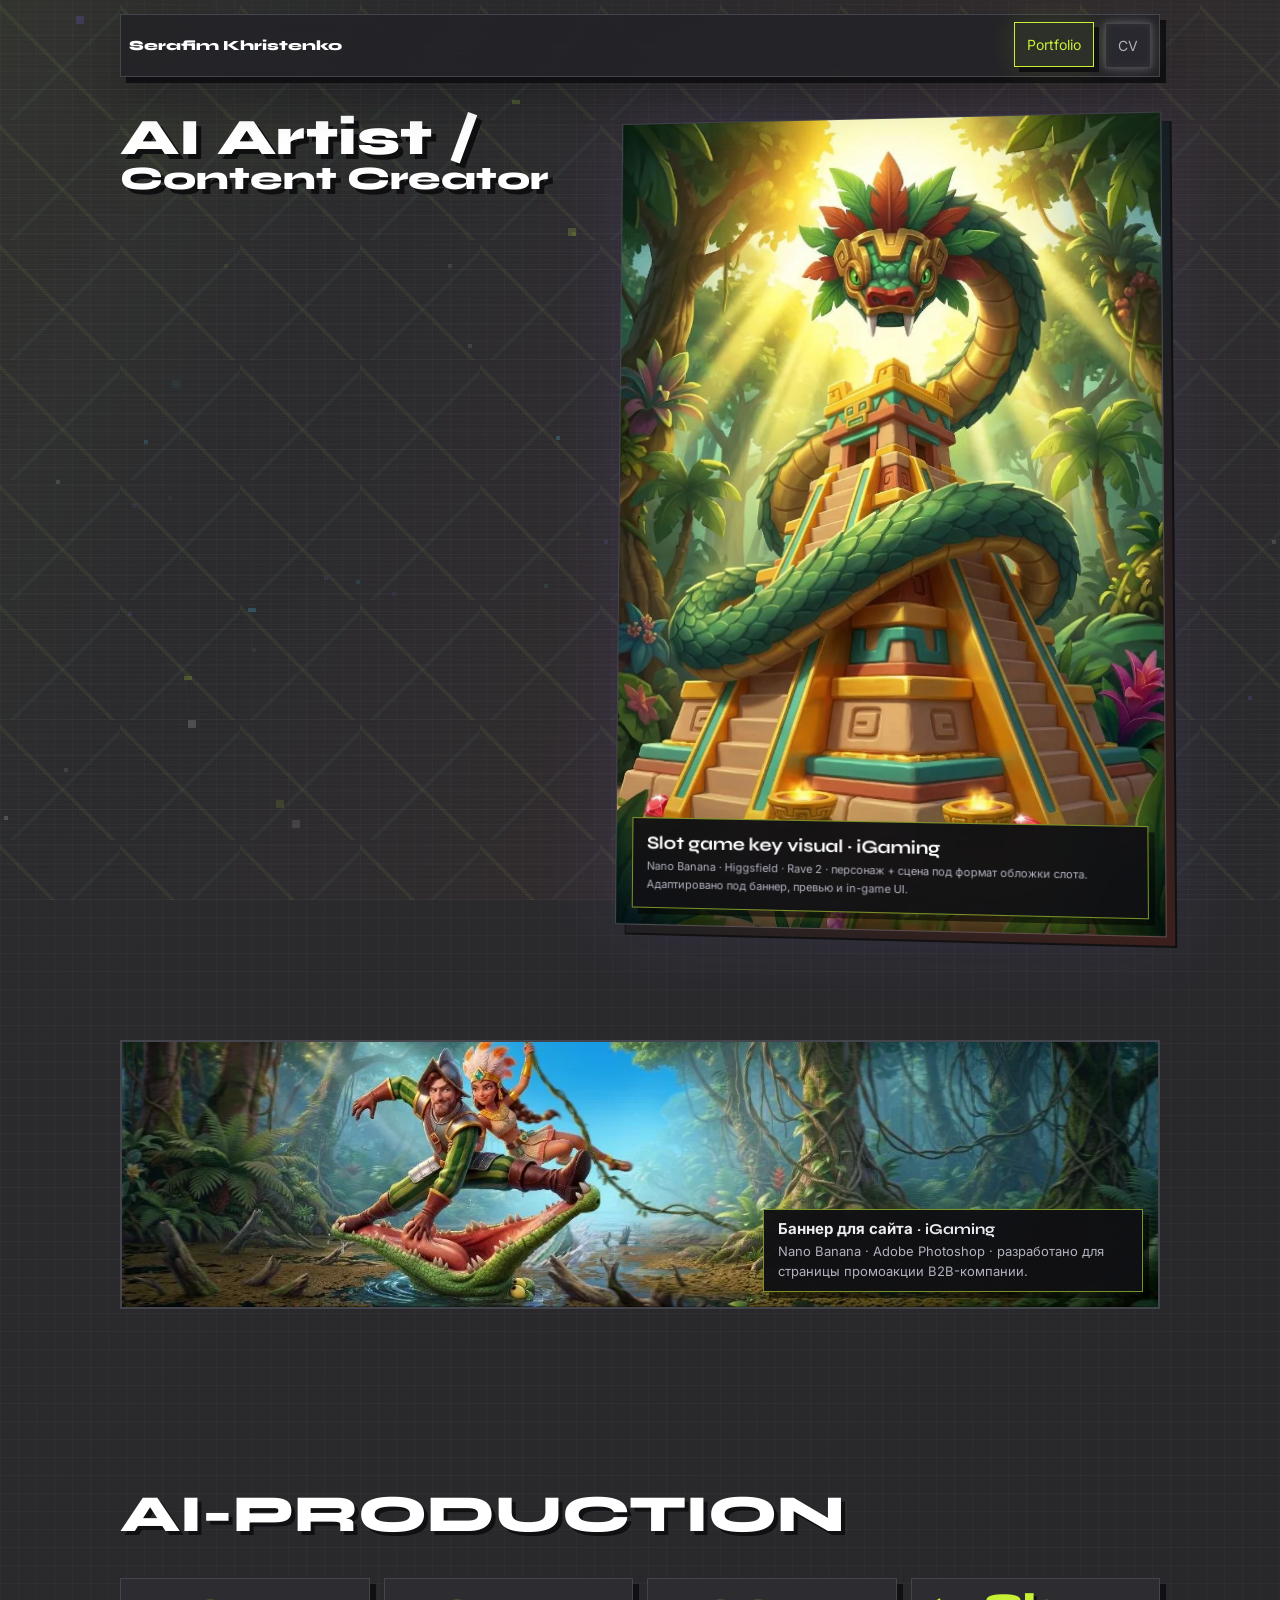
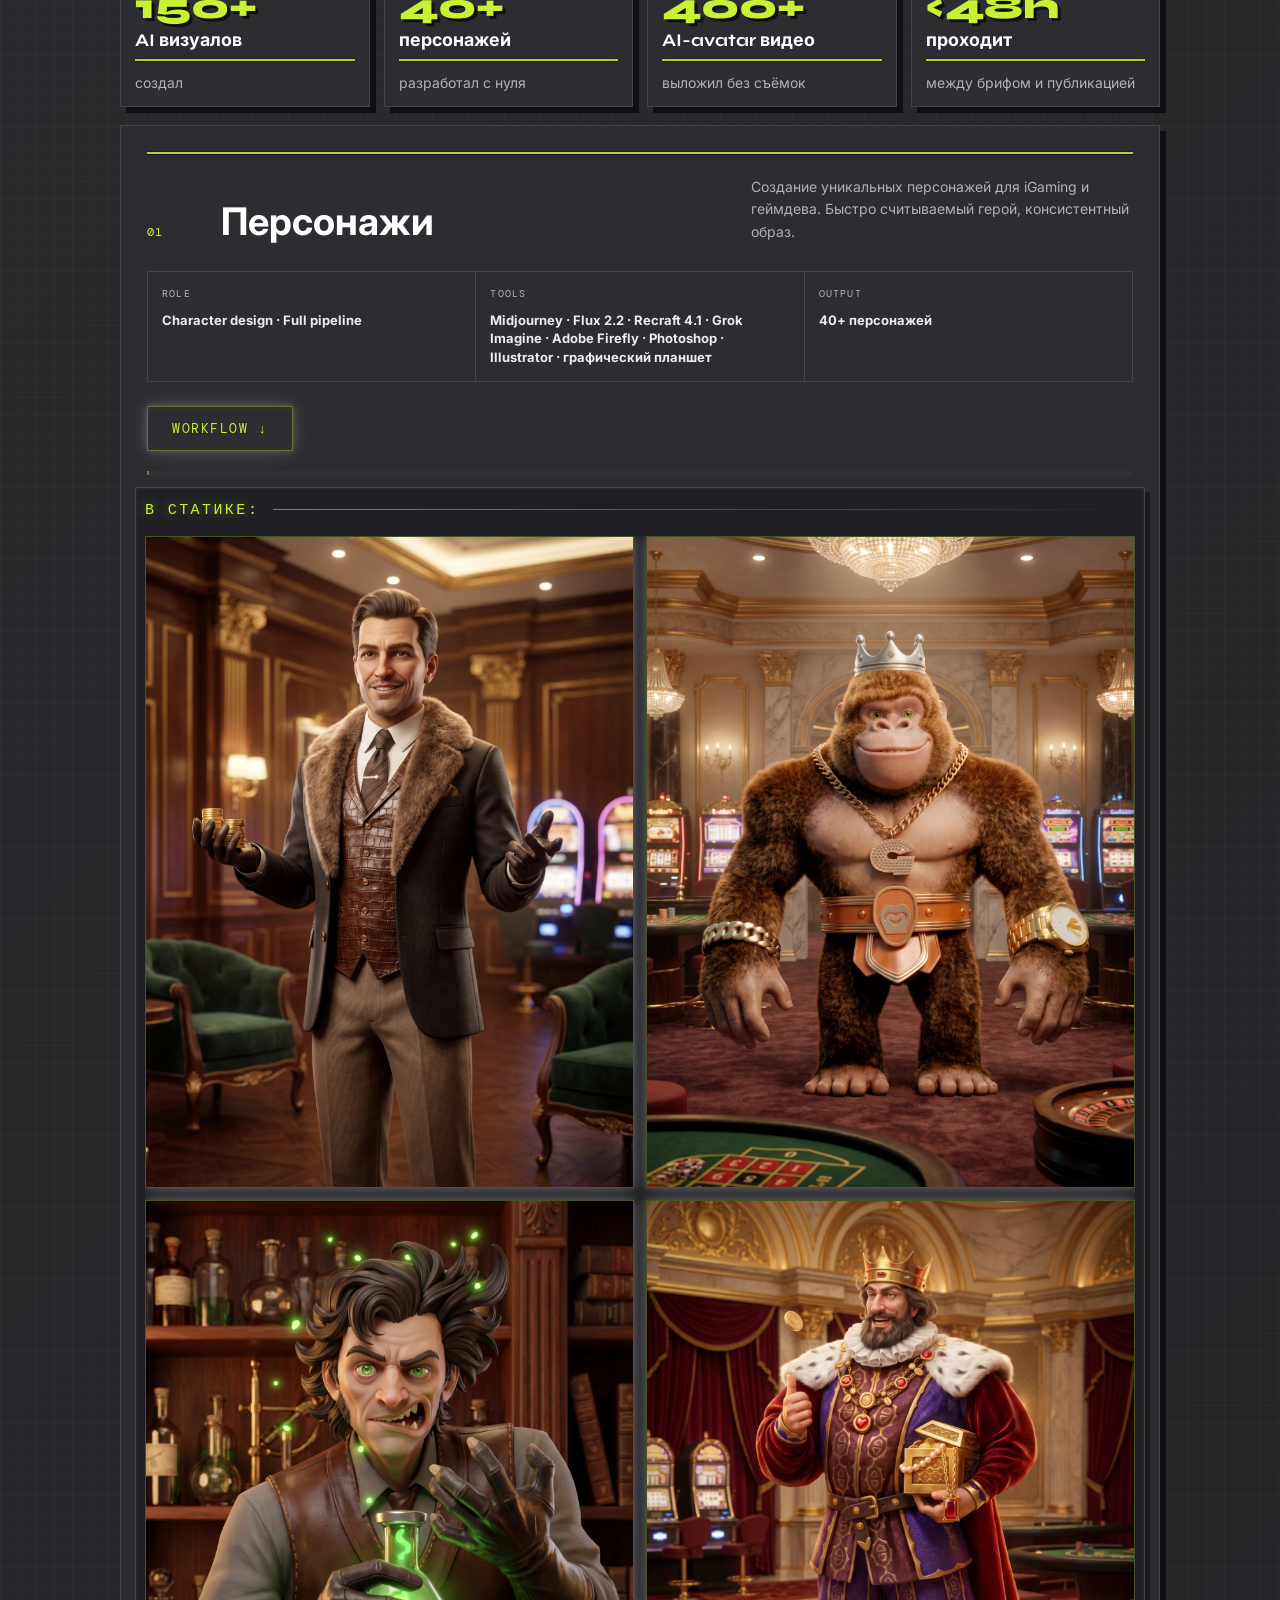
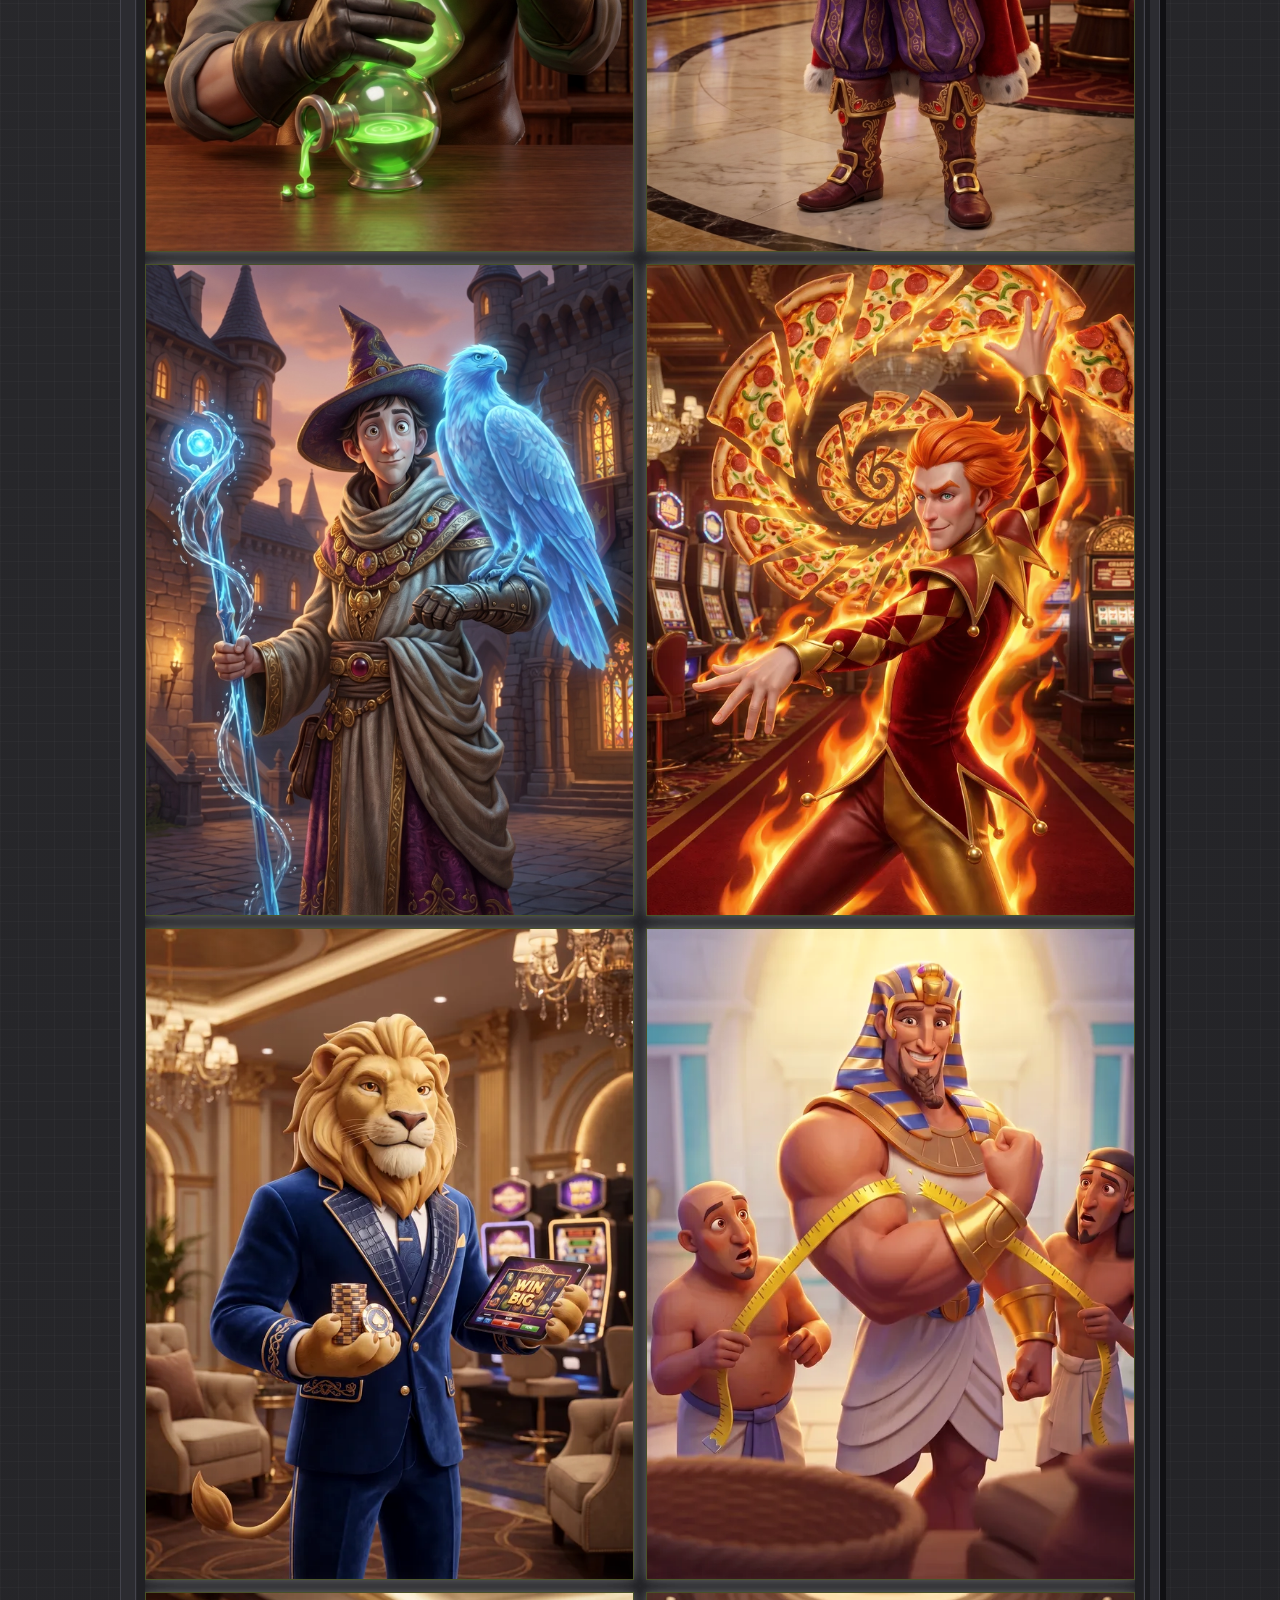
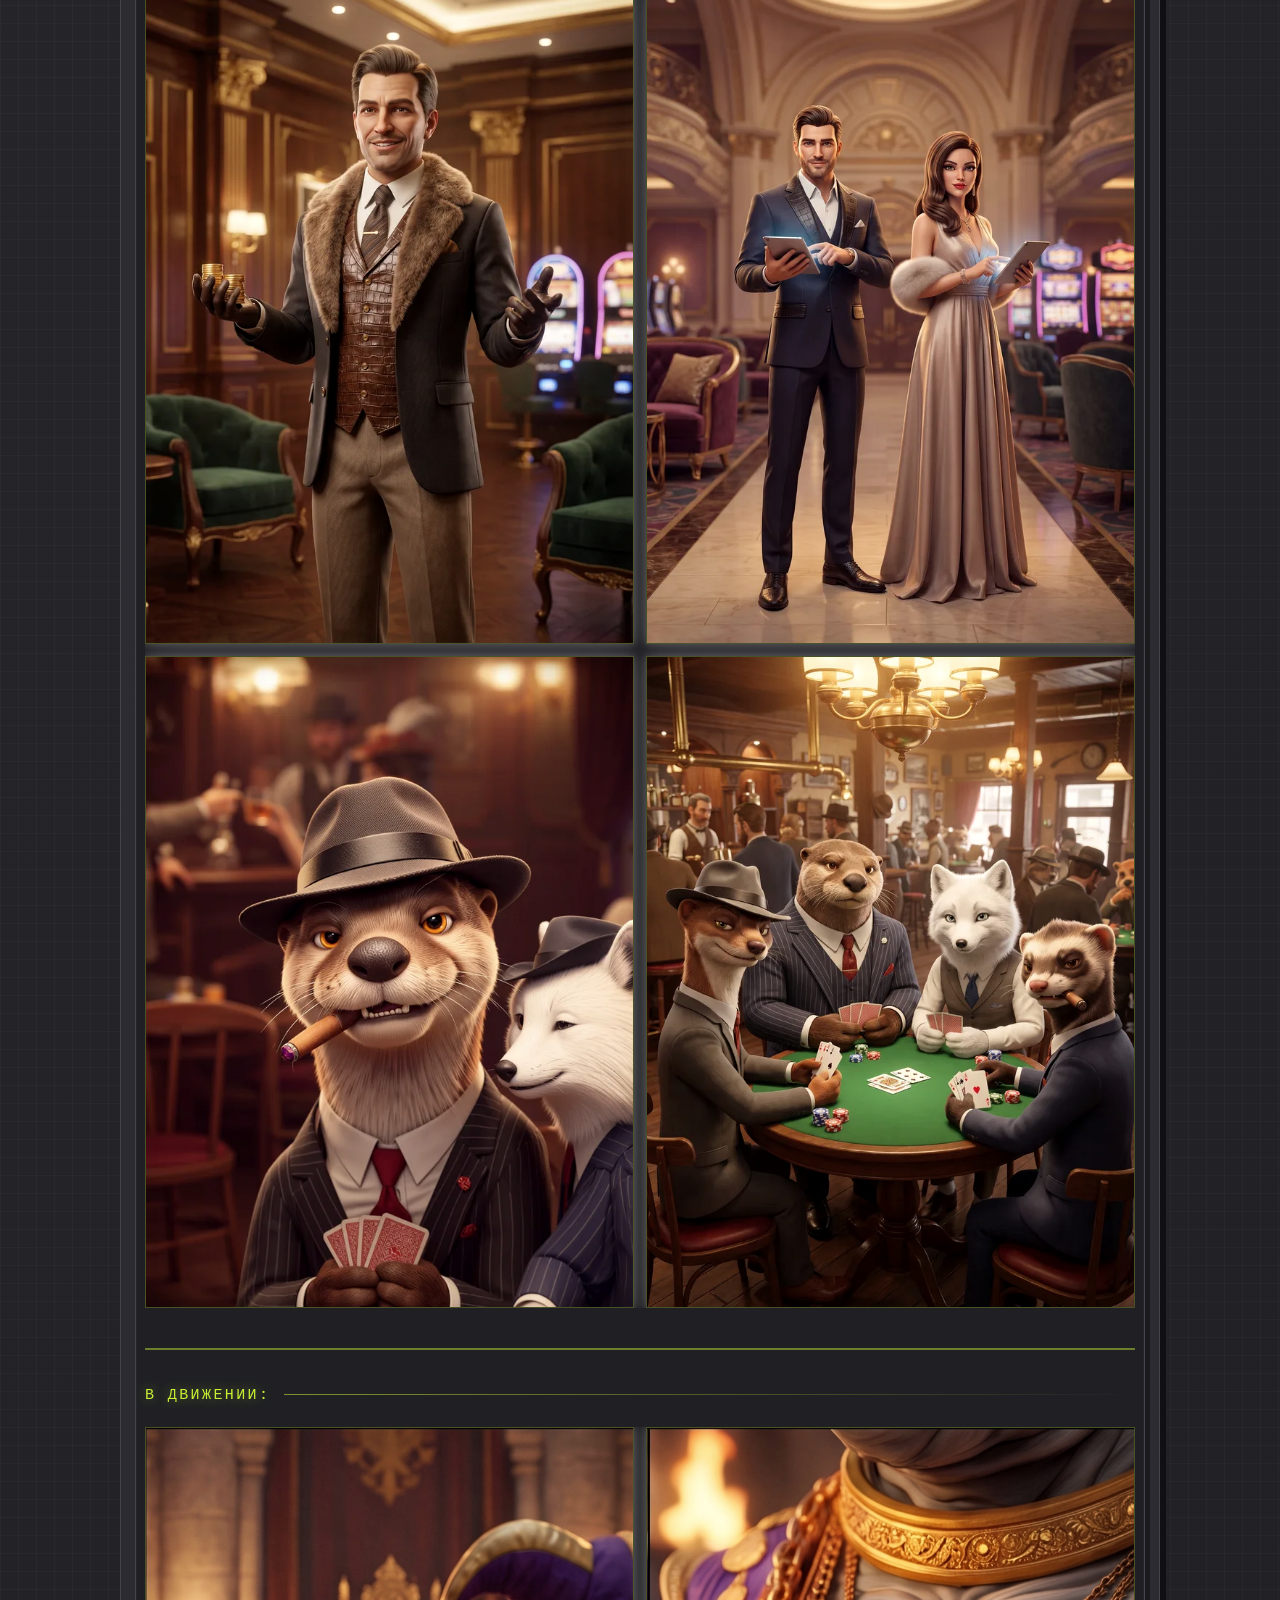
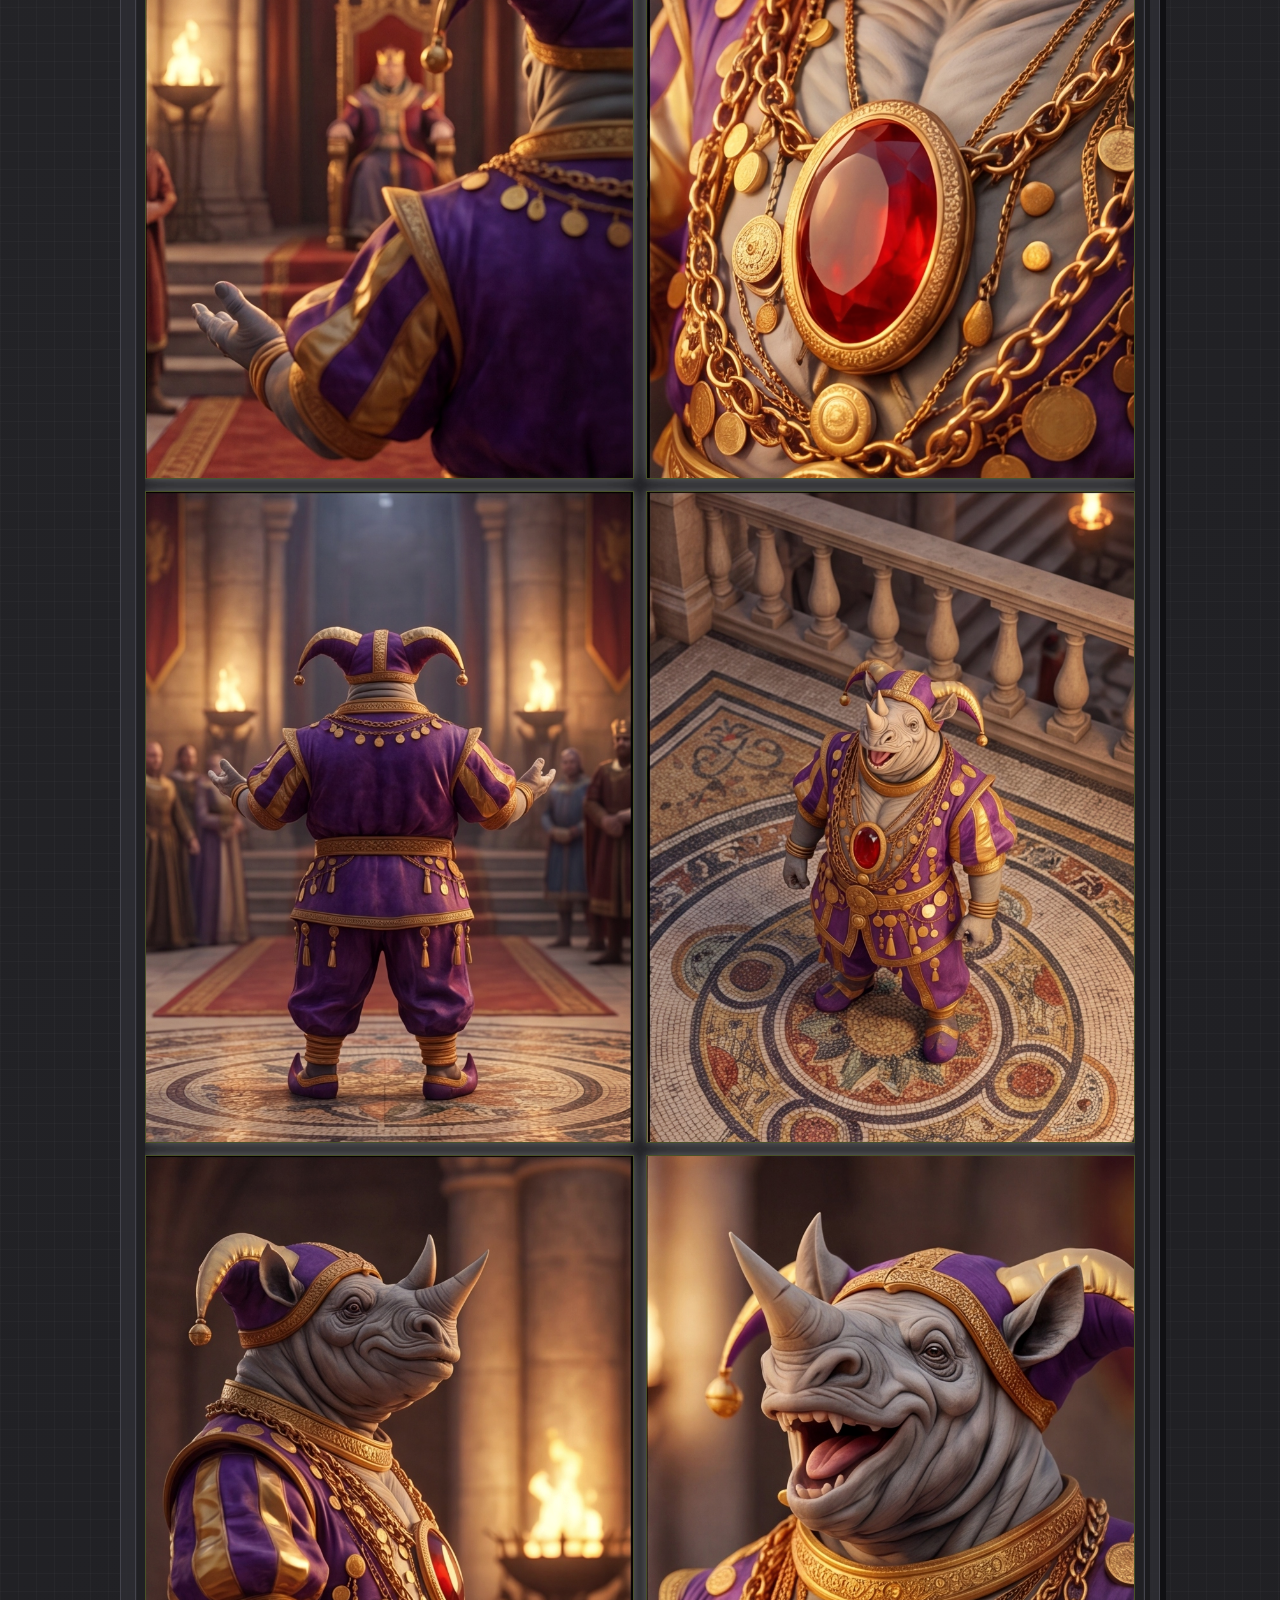
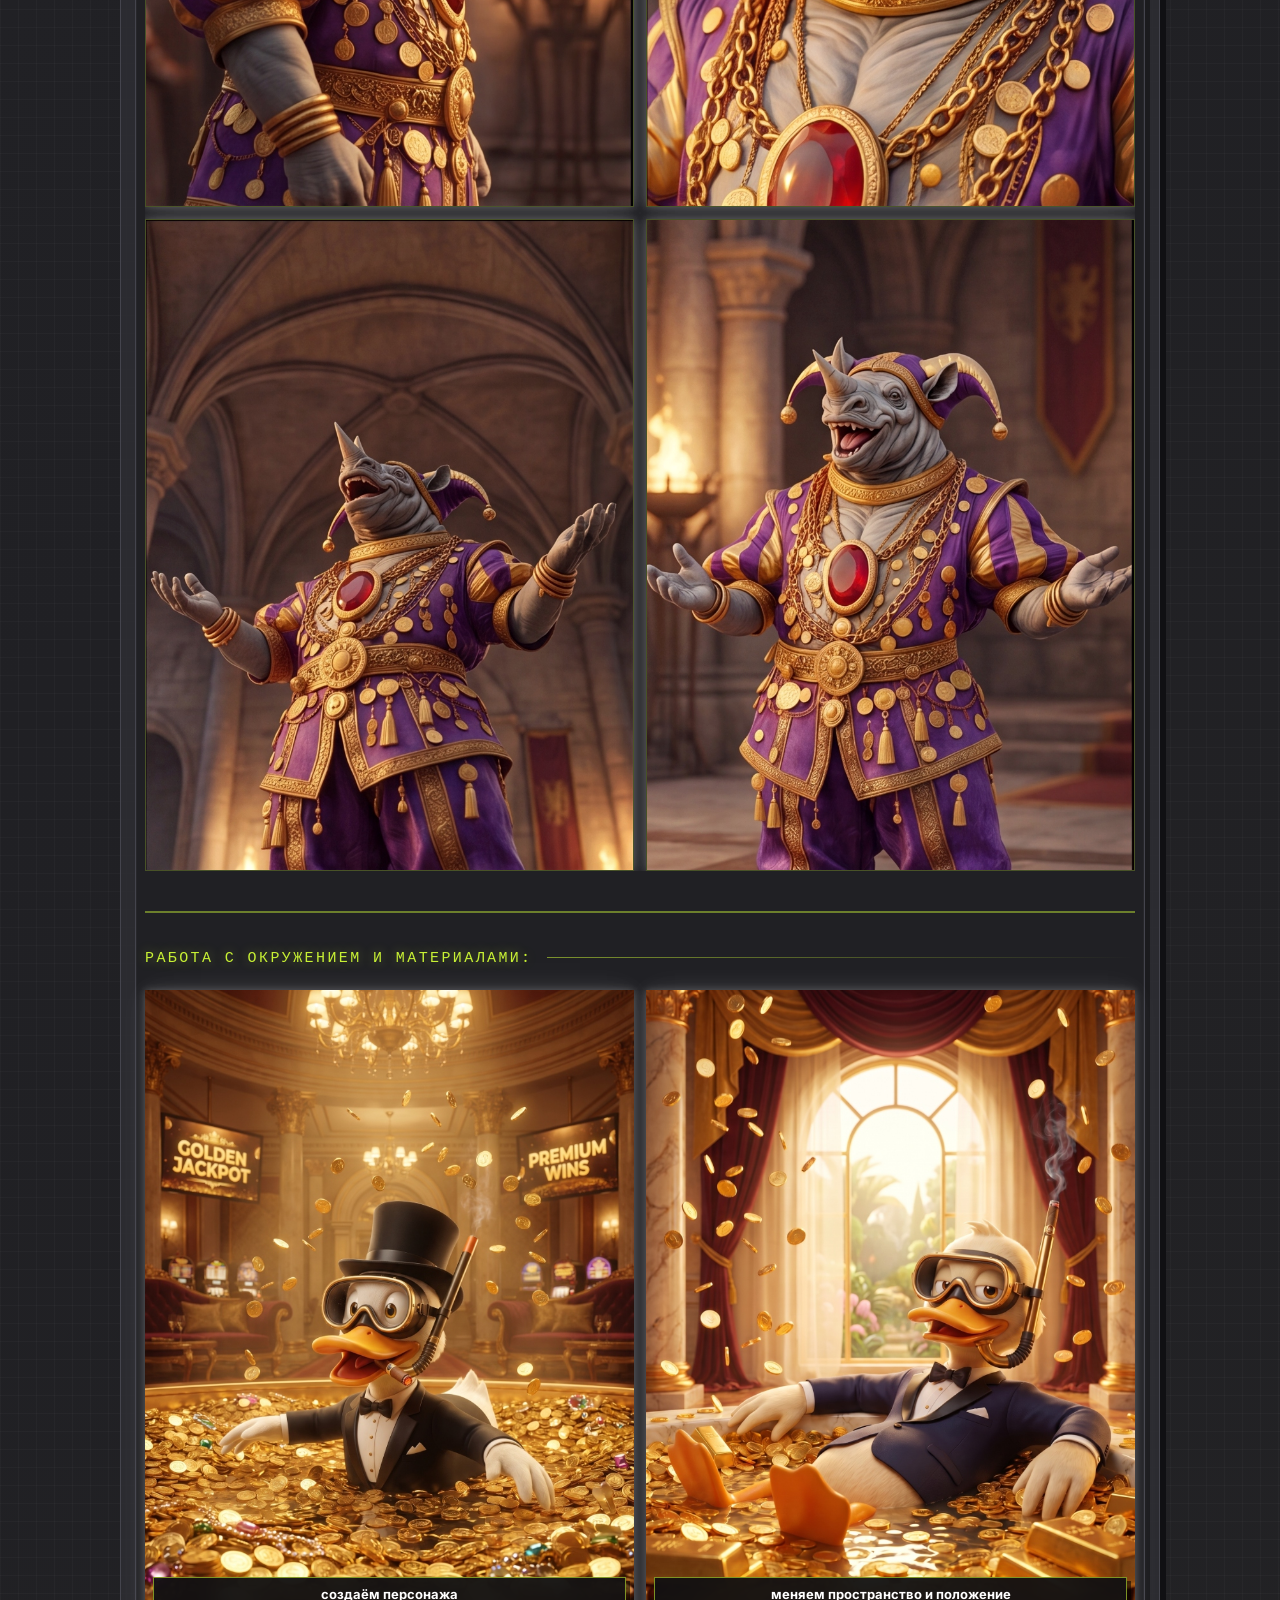
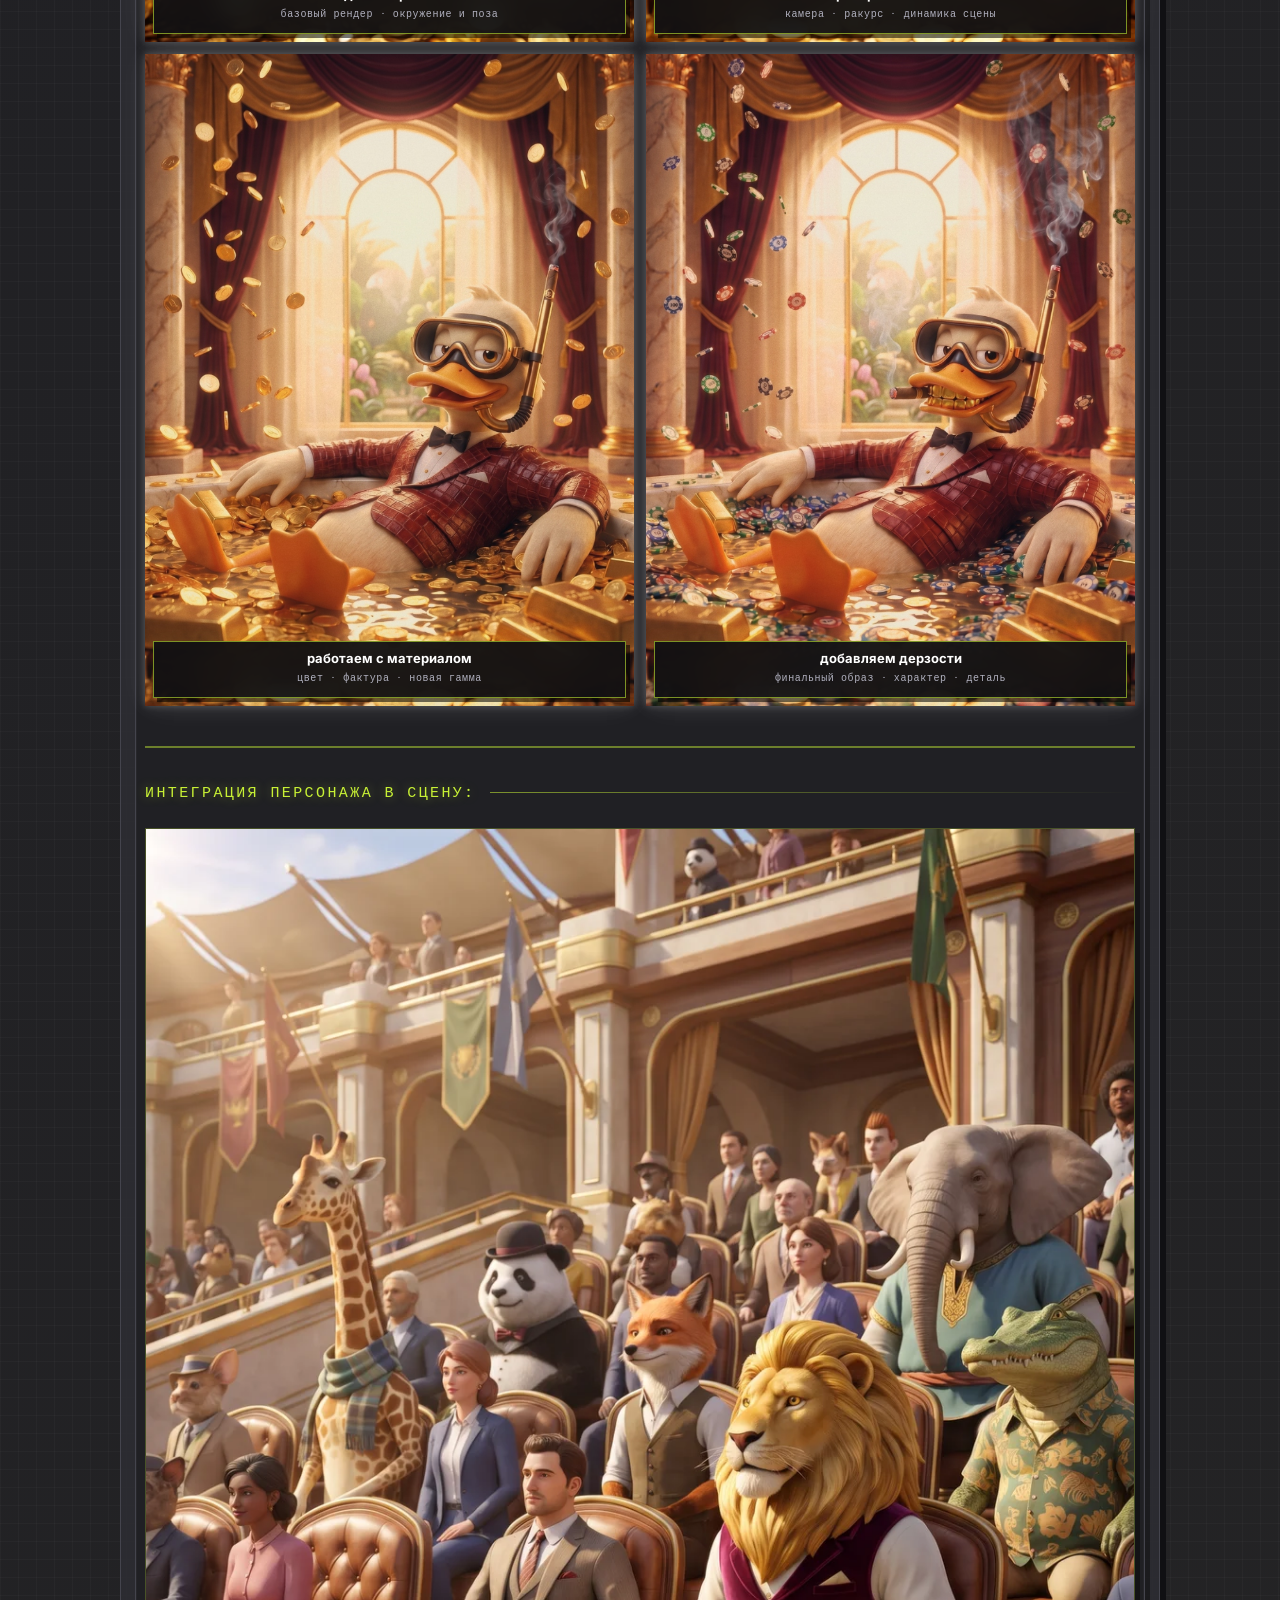
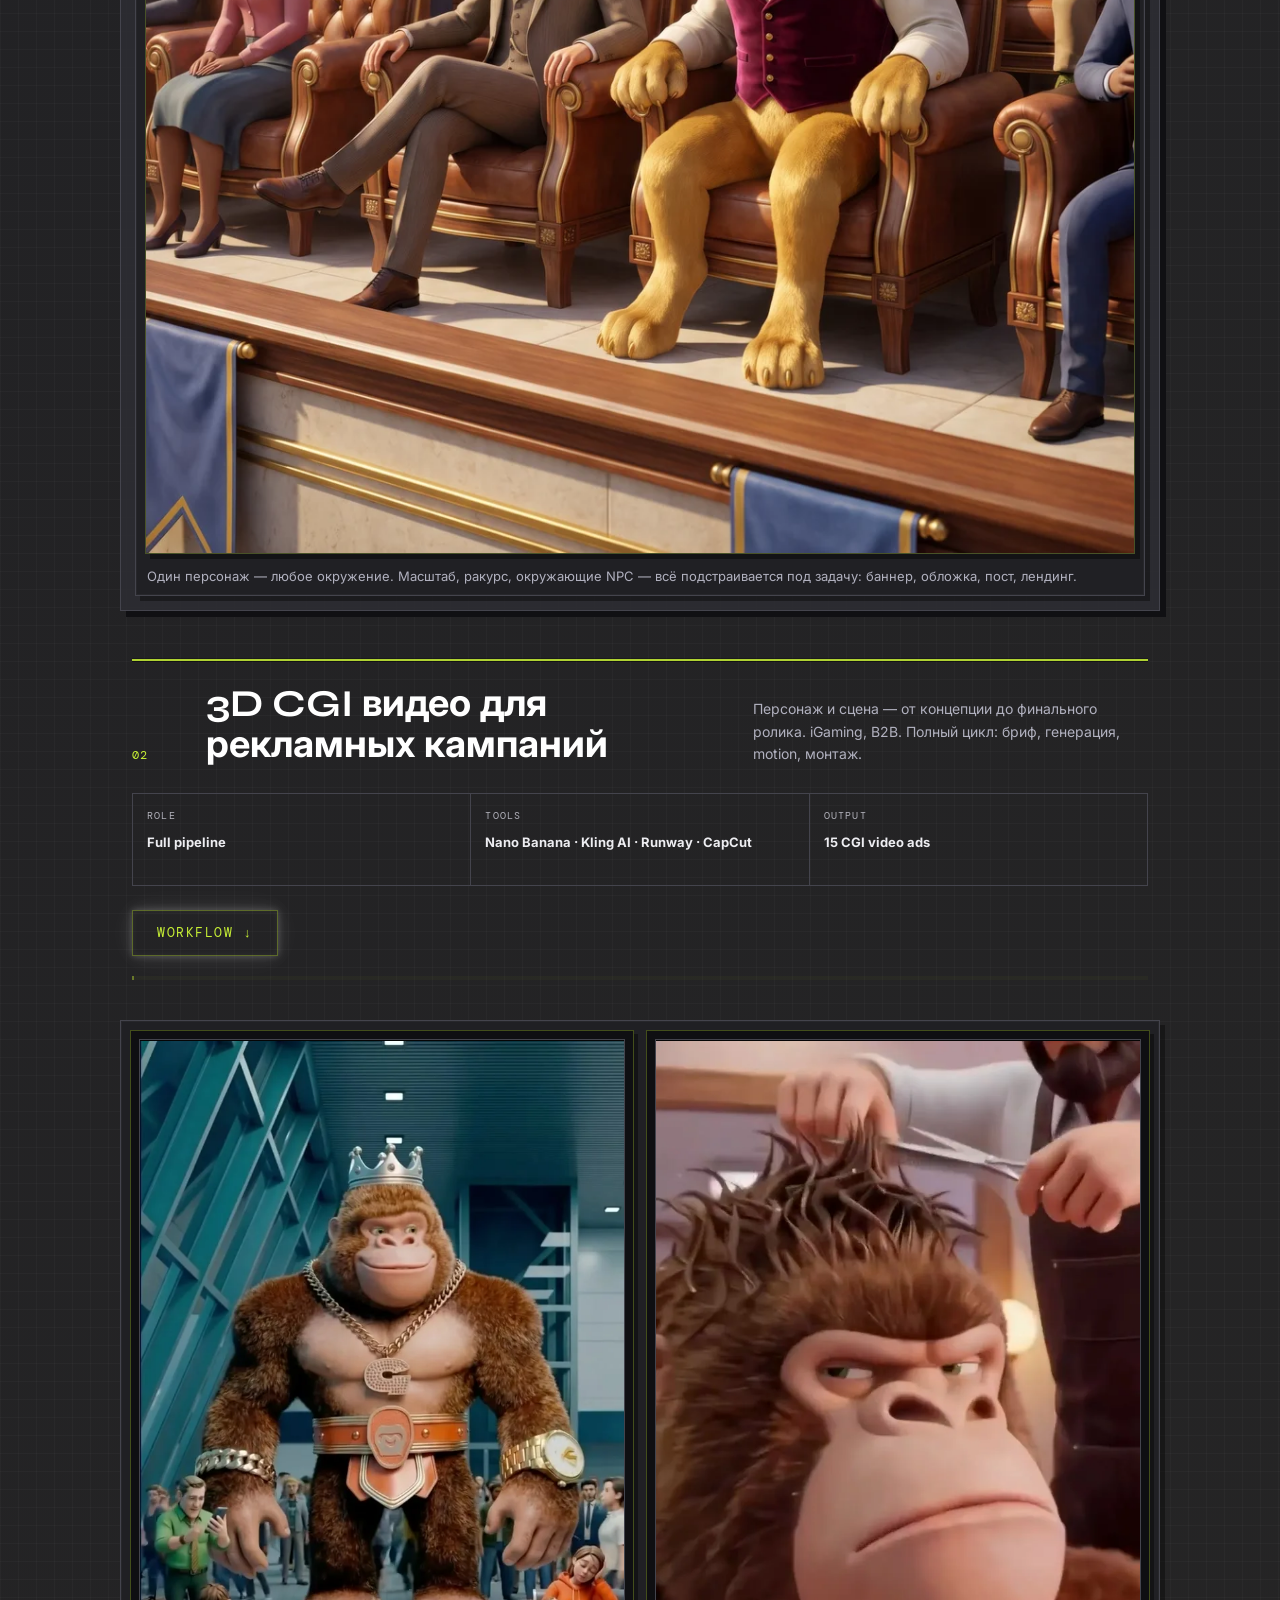
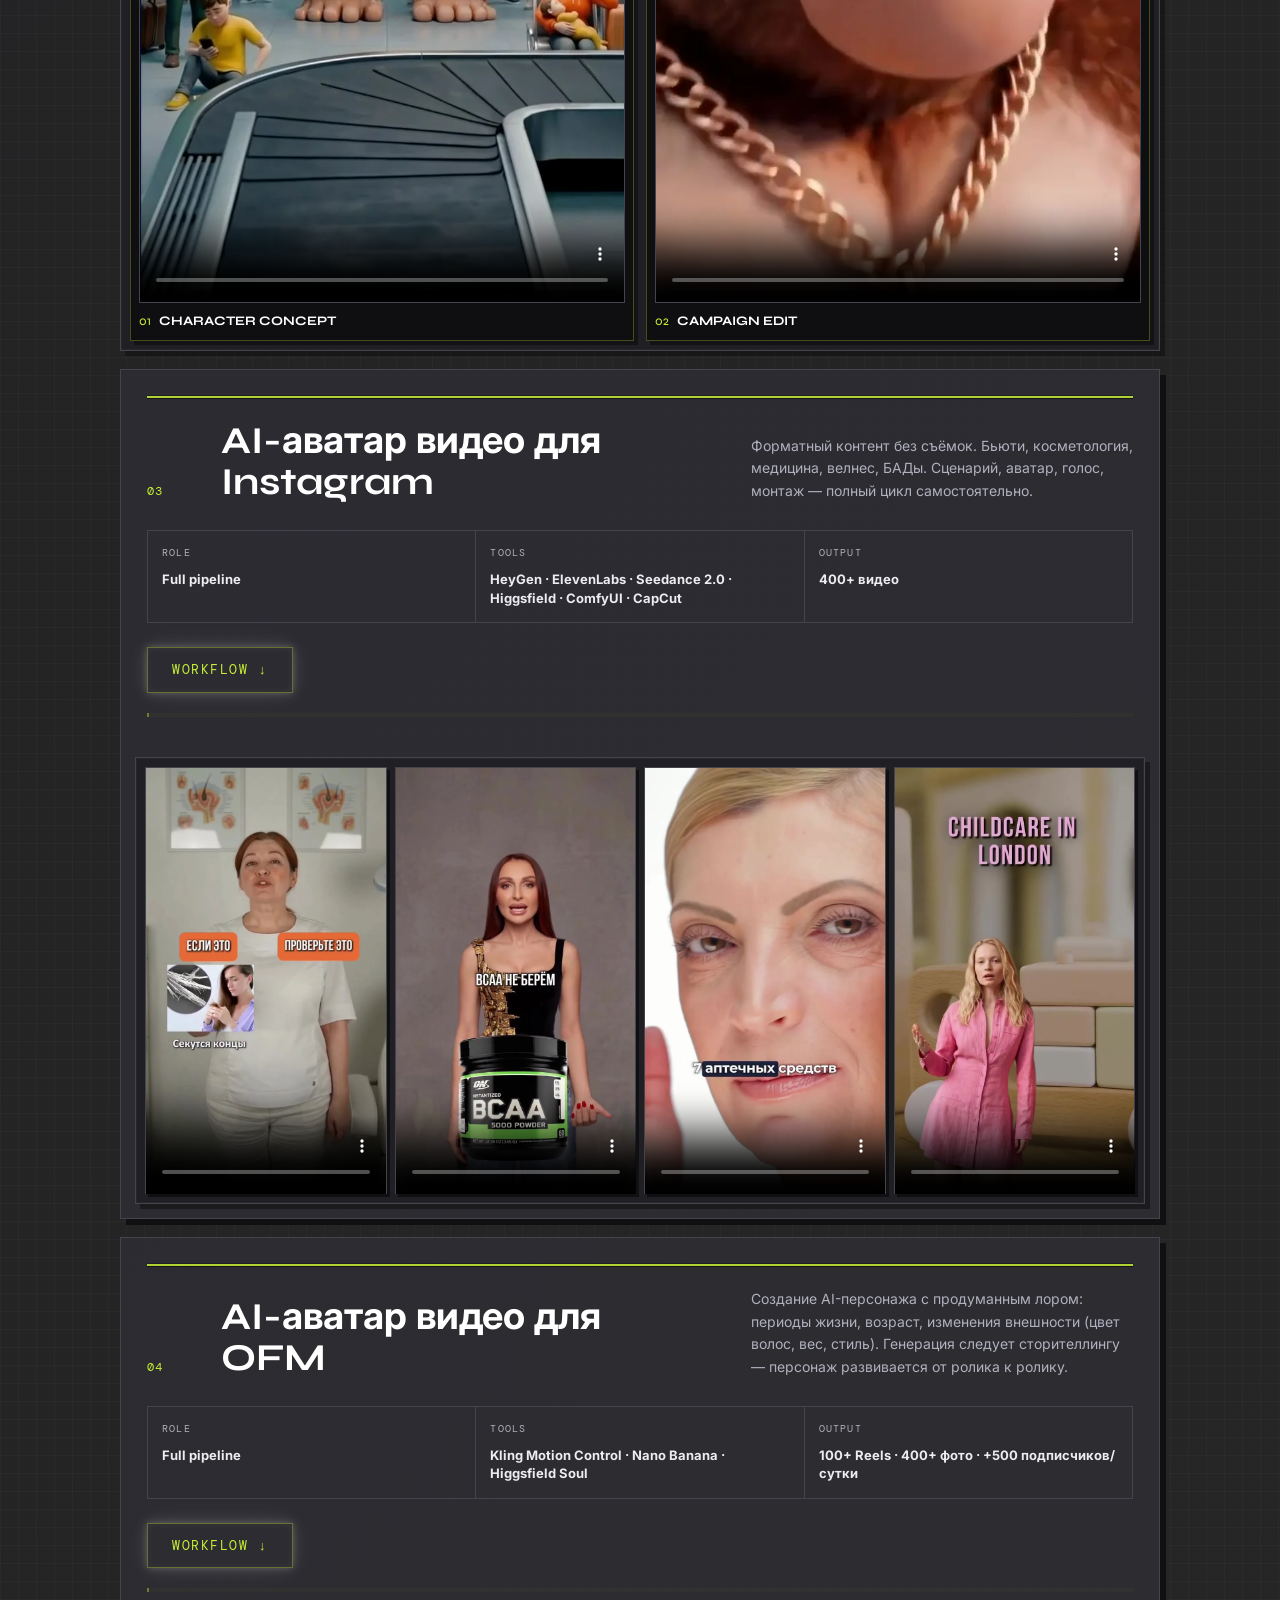
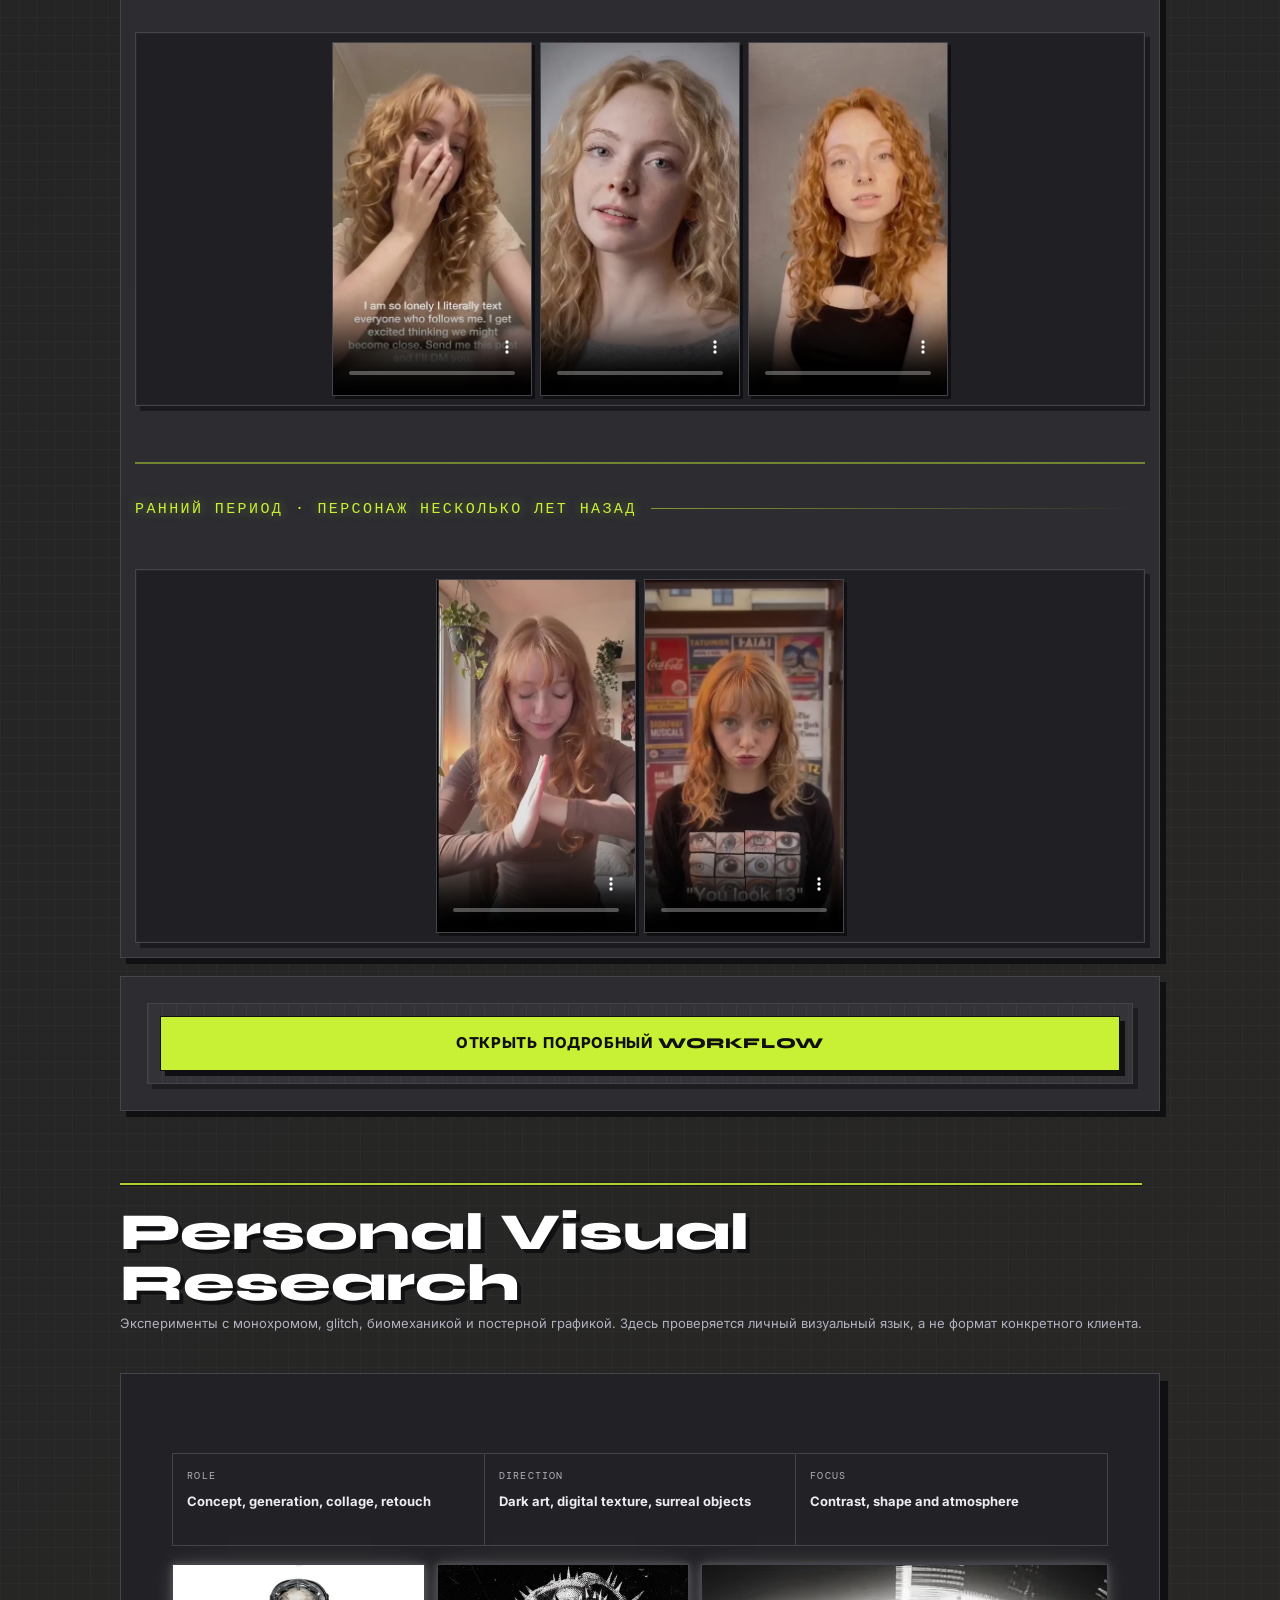
==== index.html @ 7c5f696f "cta-band: кнопка почты, выделение блока усилено" ====
<!doctype html>
<html lang="ru">
<head>
  <meta charset="utf-8">
  <meta name="viewport" content="width=device-width, initial-scale=1">
  <title>Serafim Khristenko — AI Artist & Content Creator</title>
  <link rel="preconnect" href="https://fonts.googleapis.com">
  <link rel="preconnect" href="https://fonts.gstatic.com" crossorigin>
  <link href="https://fonts.googleapis.com/css2?family=DM+Mono:wght@400;500&family=Inter:wght@400;500;600;700&family=Syne:wght@700;800&display=swap" rel="stylesheet">
  <link rel="stylesheet" href="styles.css?v=2026-06-26">
  <style>
    /* Wide banner block before AI-PRODUCTION */
    .wide-banner-block {
      padding-top: 0;
      padding-bottom: 0;
      margin-top: clamp(48px, 7vw, 96px);
      margin-bottom: clamp(48px, 7vw, 96px);
    }
    .wide-banner-wrap {
      position: relative;
      overflow: hidden;
      border: 1px solid var(--line);
    }
    .wide-banner-wrap .production-wide-visual {
      display: block;
      width: 100%;
      padding: 0;
      margin: 0;
      background: none;
      border: none;
      cursor: pointer;
      line-height: 0;
      font-size: 0;
    }
    .wide-banner-wrap .production-wide-visual img {
      display: block;
      width: 100%;
      height: auto;
      max-height: 420px;
      object-fit: cover;
      object-position: center center;
      transition: transform 0.4s ease;
    }
    .wide-banner-wrap:hover .production-wide-visual img {
      transform: scale(1.02);
    }
    .wide-banner-label {
      position: absolute;
      right: 16px;
      bottom: 16px;
      left: auto;
      max-width: 380px;
      display: grid;
      grid-template-columns: 1fr;
      z-index: 40;
      padding: 10px 14px;
      background: rgba(16, 16, 19, 0.96);
      border: 1px solid rgba(200, 241, 53, 0.58);
      box-shadow: 6px 6px 0 rgba(0, 0, 0, 0.55), 0 0 28px rgba(200, 241, 53, 0.1);
      backdrop-filter: blur(18px);
      pointer-events: none;
    }
    .wide-banner-label strong {
      display: block;
      color: #fff;
      font-family: "Syne", Inter, system-ui, sans-serif;
      font-size: 14px;
      line-height: 1.2;
    }
    .wide-banner-label span {
      display: block;
      margin-top: 3px;
      color: var(--muted);
      font-size: 10px;
    }
    .wide-banner-label strong {
      display: block;
      margin-bottom: 4px;
      color: var(--text);
      font-size: 15px;
    }
    .wide-banner-label span {
      color: var(--muted);
      font-size: 13px;
      line-height: 1.5;
    }

    /* Stat card divider line */
    .stat-line {
      width: 100%;
      height: 2px;
      margin: 8px 0;
      background: var(--acid);
      box-shadow: 0 1px 0 rgba(0,0,0,0.6), 0 -1px 0 rgba(0,0,0,0.3);
      opacity: 0.85;
    }

    /* Pixel line replacing section-kicker */
    .section-kicker-line {
      width: 100%;
      height: 2px;
      margin-bottom: 22px;
      background: var(--acid);
      box-shadow: 0 1px 0 rgba(0,0,0,0.6), 0 -1px 0 rgba(0,0,0,0.3);
      image-rendering: pixelated;
      opacity: 0.85;
    }

    /* project-case-head layout (from cv-variant) */
    .production-panel-head {
      display: grid;
      grid-template-columns: 36px minmax(260px, 0.9fr) minmax(260px, 0.7fr);
      gap: clamp(16px, 3vw, 40px);
      align-items: end;
      margin-bottom: 28px;
    }
    .production-panel-number {
      color: var(--acid);
      font-family: "DM Mono", monospace;
      font-size: 12px;
      letter-spacing: 0.12em;
      padding-top: 4px;
    }
    .production-panel-head h3 {
      font-size: clamp(22px, 3vw, 38px);
      margin: 0;
    }
    .production-panel-head > p {
      margin: 0;
      color: var(--muted);
      font-size: 14px;
      line-height: 1.6;
    }
    @media (max-width: 700px) {
      .production-panel-head {
        grid-template-columns: 1fr;
      }
    }

    /* Tools list style */
    .tools-list {
      margin-top: 10px;
      color: var(--quiet);
      font-family: "DM Mono", monospace;
      font-size: 12px;
      letter-spacing: 0.04em;
      line-height: 1.8;
    }

    /* Workflow button enlarged */
    .pixel-button--lg {
      min-height: 52px;
      padding: 14px 28px;
      font-size: 15px;
      letter-spacing: 0.04em;
      box-shadow: 5px 5px 0 var(--shadow);
    }

    .hero-single {
      position: relative;
      width: 100%;
      height: 100%;
      min-height: 540px;
      overflow: hidden;
      background: #101015;
    }
    .hero-single-item {
      display: block;
      width: 100%;
      height: 100%;
      min-height: 540px;
      padding: 0;
      margin: 0;
      background: none;
      border: none;
      cursor: pointer;
      overflow: hidden;
    }
    .hero-single-item img {
      width: 100%;
      height: 100%;
      min-height: 540px;
      object-fit: contain;
      object-position: center center;
      display: block;
      transition: transform 0.4s ease;
      background: #101015;
    }
    .hero-single-item--solo img {
      object-fit: contain;
      object-position: center center;
    }
    .hero-single-item:hover img {
      transform: scale(1.03);
    }
    .hero-single-item:hover {
      box-shadow: inset 0 0 0 2px var(--acid);
    }

    .hero-copy-visual {
      flex: 1;
      min-height: 0;
      overflow: hidden;
      display: flex;
      align-items: flex-end;
    }
    .hero-copy-visual img {
      width: 100%;
      max-height: 380px;
      object-fit: contain;
      object-position: bottom center;
      display: block;
      filter: drop-shadow(0 0 32px rgba(200,241,53,0.15));
    }

    /* ── Personal Visual Research ── */
    .project-case {
      scroll-margin-top: 100px;
      padding: clamp(26px, 4vw, 52px);
      background: rgba(34, 34, 39, 0.94);
      border: 1px solid var(--line);
      box-shadow: 8px 8px 0 var(--shadow);
    }
    .project-number {
      align-self: start;
      color: var(--acid);
      font-family: "DM Mono", monospace;
      font-size: 12px;
      letter-spacing: 0.12em;
    }
    .project-meta {
      display: grid;
      grid-template-columns: repeat(3, minmax(0, 1fr));
      margin: 28px 0 18px;
      border-top: 1px solid var(--line);
      border-left: 1px solid var(--line);
    }
    .project-meta > div {
      min-height: 92px;
      padding: 14px;
      border-right: 1px solid var(--line);
      border-bottom: 1px solid var(--line);
    }
    .project-meta span,
    .project-meta strong { display: block; }
    .project-meta span {
      margin-bottom: 8px;
      color: var(--quiet);
      font-family: "DM Mono", monospace;
      font-size: 10px;
      letter-spacing: 0.12em;
      text-transform: uppercase;
    }
    .project-meta strong {
      color: var(--text);
      font-size: 13px;
      line-height: 1.45;
    }

    /* ── Workflow panel ── */
    .workflow-toggle-btn {
      display: inline-flex;
      align-items: center;
      gap: 10px;
      margin-top: 6px;
      padding: 11px 24px;
      background: transparent;
      border: 1px solid rgba(200,241,53,0.35);
      color: var(--acid);
      font-family: "DM Mono", monospace;
      font-size: 13px;
      letter-spacing: 0.12em;
      text-transform: uppercase;
      cursor: pointer;
      transition: border-color 0.2s, background 0.2s;
    }
    .workflow-toggle-btn:hover {
      border-color: var(--acid);
      background: rgba(200,241,53,0.07);
    }
    .workflow-toggle-btn .workflow-arrow {
      transition: transform 0.25s;
    }
    .workflow-panel {
      display: grid;
      grid-template-rows: 0fr;
      transition: grid-template-rows 0.3s ease;
      overflow: hidden;
    }
    .workflow-panel.workflow-open {
      grid-template-rows: 1fr;
    }
    .workflow-panel.workflow-open ~ .workflow-toggle-btn .workflow-arrow,
    .workflow-toggle-btn:has(+ .workflow-panel.workflow-open) .workflow-arrow {
      transform: rotate(180deg);
    }
    .workflow-content {
      min-height: 0;
      padding: 20px 0 4px;
      display: flex;
      flex-direction: column;
      gap: 14px;
    }
    .workflow-item {
      padding: 14px 16px;
      border-left: 2px solid rgba(200,241,53,0.4);
      background: rgba(200,241,53,0.03);
    }
    .workflow-label {
      display: block;
      margin-bottom: 6px;
      color: var(--acid);
      font-family: "DM Mono", monospace;
      font-size: 10px;
      letter-spacing: 0.14em;
      text-transform: uppercase;
    }
    .workflow-item p,
    .workflow-item ul {
      margin: 0;
      color: var(--quiet);
      font-size: 13px;
      line-height: 1.6;
    }
    .workflow-item ul {
      padding-left: 16px;
    }
    .workflow-item ul li {
      margin-bottom: 4px;
    }
    .project-gallery {
      display: grid;
      grid-template-columns: minmax(0, 1.12fr) minmax(340px, 0.88fr);
      gap: 12px;
      min-height: 640px;
    }
    .project-gallery--lead-right .project-image--lead {
      grid-column: 2;
    }
    .project-gallery--lead-right > :not(.project-image--lead) {
      grid-column: 1;
      grid-row: 1;
    }
    .project-image {
      display: block;
      min-width: 0;
      min-height: 0;
      padding: 0;
      overflow: hidden;
      background: var(--surface-3);
      border: 1px solid var(--line);
    }
    .project-image img {
      width: 100%;
      height: 100%;
      min-height: 0;
      object-fit: cover;
      transition: transform 240ms ease, filter 240ms ease;
    }
    .project-image:hover img,
    .project-image:focus-visible img {
      transform: scale(1.025);
      filter: brightness(1.08);
    }
    .project-image:hover,
    .project-image:focus-visible {
      box-shadow: 0 0 20px rgba(200, 241, 53, 0.15);
      border-color: var(--acid);
    }
    .project-image--lead { min-height: 640px; }
    .project-support-grid {
      display: grid;
      grid-template-columns: repeat(2, minmax(0, 1fr));
      grid-auto-rows: minmax(0, 1fr);
      gap: 12px;
      min-width: 0;
    }
    .project-support-grid--dense { grid-auto-rows: minmax(180px, 1fr); }
    .project-image--wide { grid-column: 1 / -1; }

    @media (max-width: 980px) {
      .project-gallery {
        grid-template-columns: 1fr 1fr;
        min-height: 560px;
      }
      .project-image--lead { min-height: 560px; }
    }
    @media (max-width: 700px) {
      .project-case { padding: 20px 14px; }
      .project-meta,
      .project-gallery,
      .project-gallery--lead-right,
      .project-support-grid { grid-template-columns: 1fr; }
      .project-meta { border-left: 0; }
      .project-meta > div { min-height: auto; border-left: 1px solid var(--line); }
      .project-gallery { min-height: 0; }
      .project-gallery--lead-right .project-image--lead,
      .project-gallery--lead-right > :not(.project-image--lead) {
        grid-column: auto;
        grid-row: auto;
      }
      .project-image--lead,
      .project-image { min-height: 110vw; }
      .project-support-grid--dense { grid-auto-rows: auto; }
    }
  </style>
</head>
<body>
  <canvas class="pixel-canvas" aria-hidden="true"></canvas>

  <header class="topbar shell">
    <a class="brand" href="index.html?fresh=ai-creative-gallery" aria-label="Serafim portfolio">
      <span class="brand-text">
        <span class="brand-name">Serafim Khristenko</span>
      </span>
    </a>
    <nav class="nav" aria-label="Primary navigation">
      <a class="active" href="index.html?fresh=ai-creative-gallery">Portfolio</a>
      <a href="cv.html?fresh=ai-creative-gallery">CV</a>
    </nav>
  </header>

  <main>
    <section class="hero shell">
      <div class="hero-copy">
        <div>
          <h1><span class="hero-title-line">AI Artist /</span><span class="hero-title-line hero-title-line--wide">Content Creator</span></h1>
        </div>

      </div>

      <aside class="hero-panel" aria-label="Featured work preview">
        <div class="hero-single" data-hero-preview aria-label="Hero AI visual">
          <button class="hero-single-item hero-single-item--solo" type="button" data-gallery-item data-src="assets/board_ai_serpent_temple.webp" data-title="AI visual - serpent temple" data-text="Фэнтези-сцена для промо, key visual и атмосферного контента.">
            <img src="assets/board_ai_serpent_temple.webp" alt="AI-визуал храма со змеем" width="859" height="1280" loading="lazy">
          </button>
        </div>
          <div class="hero-label">
            <div>
              <strong data-hero-title>Slot game key visual · iGaming</strong>
              <span data-hero-text>Nano Banana · Higgsfield · Rave 2 · персонаж + сцена под формат обложки слота. Адаптировано под баннер, превью и in-game UI.</span>
            </div>
          </div>
      </aside>
    </section>

    
    <div class="wide-banner-block shell">
      <div class="wide-banner-wrap">
        <button class="production-wide-visual" type="button" data-gallery-item data-src="assets/ai_production_wide_jungle.webp" data-title="B2B campaign — key visual" data-text="Широкий key visual для B2B-рекламной кампании: разработка персонажей, динамичной сцены и визуальной концепции под серию коротких AI-видео.">
          <img loading="lazy" src="assets/ai_production_wide_jungle.webp" alt="AI-креатив с персонажами в джунглях" width="1280" height="328">
        </button>
        <div class="wide-banner-label">
          <div>
            <strong>Баннер для сайта · iGaming</strong>
            <span>Nano Banana · Adobe Photoshop · разработано для страницы промоакции B2B-компании.</span>
          </div>
        </div>
      </div>
    </div>

    <!-- ═══════════════════════════════════════════════════
         AI-PRODUCTION — главная секция
    ═══════════════════════════════════════════════════ -->
    <section class="section shell" id="ai-production">
      <div class="section-head">
        <div>
          <h2>AI-PRODUCTION</h2>
        </div>
      </div>

      <div class="production-stack">
        <div class="production-overview">
          <div class="production-stat">
            <span>150+</span>
            <strong>AI визуалов</strong>
            <div class="stat-line"></div>
            <p>создал</p>
          </div>
          <div class="production-stat">
            <span>40+</span>
            <strong>персонажей</strong>
            <div class="stat-line"></div>
            <p>разработал с нуля</p>
          </div>
          <div class="production-stat">
            <span>400+</span>
            <strong>AI-avatar видео</strong>
            <div class="stat-line"></div>
            <p>выложил без съёмок</p>
          </div>
          <div class="production-stat">
            <span>&lt;48h</span>
            <strong>проходит</strong>
            <div class="stat-line"></div>
            <p>между брифом и публикацией</p>
          </div>
        </div>

        <!-- AI-галерея с фильтром -->
        <article class="production-panel creative-production-panel">
          <div class="production-copy">
            <div class="section-kicker-line"></div>
            <div class="production-panel-head">
              <span class="production-panel-number">01</span>
              <h3>Персонажи</h3>
              <p>Создание уникальных персонажей для iGaming и геймдева. Быстро считываемый герой, консистентный образ.</p>
            </div>
            <div class="project-meta">
              <div><span>Role</span><strong>Character design · Full pipeline</strong></div>
              <div><span>Tools</span><strong>Midjourney · Flux 2.2 · Recraft 4.1 · Grok Imagine · Adobe Firefly · Photoshop · Illustrator · графический планшет</strong></div>
              <div><span>Output</span><strong>40+ персонажей</strong></div>
            </div>
            <button class="workflow-toggle-btn" type="button" onclick="this.nextElementSibling.classList.toggle('workflow-open')">
              Workflow <span class="workflow-arrow">↓</span>
            </button>
            <div class="workflow-panel">
              <div class="workflow-content">
                <div class="workflow-item">
                  <span class="workflow-label">Исследование</span>
                  <p>20–30 примеров лица и тела — референсы по типажу, стилю, пропорциям.</p>
                </div>
                <div class="workflow-item">
                  <span class="workflow-label">Описание персонажа</span>
                  <p>Подробный промпт: лицо, тело, пропорции, кожа, волосы, стиль, характер.</p>
                </div>
                <div class="workflow-item">
                  <span class="workflow-label">Создание</span>
                  <ul>
                    <li>Flux, Pony, SDXL + FaceID, IP-Adapter → обученная модель (15–25 изображений)</li>
                    <li>Nano Banana 2 / Pro — быстрые проверки и стабильность</li>
                    <li>Higgsfield Soul 2.0 — сборка персонажа по частям</li>
                    <li>Reve 2.0 — генерация в 4K с точной композицией</li>
                  </ul>
                </div>
                <div class="workflow-item">
                  <span class="workflow-label">Экономия</span>
                  <p>Наброски на быстрых моделях, короткие описания, сохранение лучших вариантов.</p>
                </div>
                <div class="workflow-item">
                  <span class="workflow-label">Обход цензуры</span>
                  <p>Мягкие формулировки («страстное объятие», «мокрое тело», «откровенная поза») + строгий негатив. Откровенный контент — только на своей машине.</p>
                </div>
              </div>
            </div>
          </div>

          <div class="production-visual character-gallery-wrap">
            <div class="gallery-section-title">в статике:</div>
            <div class="ai-creative-gallery" id="ai-gallery-grid">
              <button class="gallery-shot ai-creative-shot" type="button" data-filter-cat="characters" data-gallery-item data-src="assets/character_static_01_richman.jpg" data-title="Персонаж: Миллионер" data-text="Детализированный персонаж для iGaming: премиальный образ, монеты, костюм с меховым воротником и атмосфера роскошного казино.">
                <img loading="lazy" src="assets/character_static_01_richman.jpg" alt="Character design - rich man in casino" width="764" height="1024">
              </button>
              <button class="gallery-shot ai-creative-shot" type="button" data-filter-cat="characters" data-gallery-item data-src="assets/character_static_02_gorilla.jpg" data-title="Персонаж: Король Горилла" data-text="Игровой персонаж: харизматичный самец гориллы в золотой короне и украшениях на фоне слот-машин.">
                <img loading="lazy" src="assets/character_static_02_gorilla.jpg" alt="Character design - gorilla king in casino" width="764" height="1024">
              </button>
              <button class="gallery-shot ai-creative-shot" type="button" data-filter-cat="characters" data-gallery-item data-src="assets/character_static_03_alchemist.jpg" data-title="Персонаж: Безумный Алхимик" data-text="Персонаж с высокой экспрессией: безумный ученый с зеленой светящейся колбой в лаборатории.">
                <img loading="lazy" src="assets/character_static_03_alchemist.jpg" alt="Character design - mad alchemist scientist" width="764" height="1024">
              </button>
              <button class="gallery-shot ai-creative-shot" type="button" data-filter-cat="characters" data-gallery-item data-src="assets/character_static_04_king.jpg" data-title="Персонаж: Веселый Король" data-text="Классический образ короля с сундуком золота, одобрительным жестом и яркой игровой стилистикой.">
                <img loading="lazy" src="assets/character_static_04_king.jpg" alt="Character design - cheerful king with gold chest" width="764" height="1024">
              </button>
              <button class="gallery-shot ai-creative-shot" type="button" data-filter-cat="characters" data-gallery-item data-src="assets/character_static_05_wizard.jpg" data-title="Персонаж: Молодой Волшебник" data-text="Фэнтези-герой с ледяным светящимся посохом и призрачным синим соколом на фоне замка.">
                <img loading="lazy" src="assets/character_static_05_wizard.jpg" alt="Character design - young wizard with glowing staff and bird" width="764" height="1024">
              </button>
              <button class="gallery-shot ai-creative-shot" type="button" data-filter-cat="characters" data-gallery-item data-src="assets/character_static_06_fire_jester.webp" data-title="Персонаж: Огненный Шут" data-text="Динамичный персонаж для iGaming: шут в красно-золотом костюме управляет вихрем огня и пиццы на фоне казино.">
                <img loading="lazy" src="assets/character_static_06_fire_jester.webp" alt="Character design - fire jester with pizza vortex in casino" width="672" height="900">
              </button>
              <button class="gallery-shot ai-creative-shot" type="button" data-filter-cat="characters" data-gallery-item data-src="assets/character_static_07_lion_suit.webp" data-title="Персонаж: Лев в Костюме" data-text="Антропоморфный персонаж для iGaming: Лев-предприниматель в синем бархатном костюме держит фишки и планшет с Win Big.">
                <img loading="lazy" src="assets/character_static_07_lion_suit.webp" alt="Character design - lion in blue velvet suit holding chips and tablet" width="672" height="900">
              </button>
              <button class="gallery-shot ai-creative-shot" type="button" data-filter-cat="characters" data-gallery-item data-src="assets/character_static_09_pharaoh_buff.webp" data-title="Персонаж: Фараон-Атлет" data-text="Комедийный персонаж: мускулистый фараон в нарамнике разрывает сантиметровую ленту на фоне ошарашенных слуг.">
                <img loading="lazy" src="assets/character_static_09_pharaoh_buff.webp" alt="Character design - buff pharaoh flexing and breaking a measuring tape" width="672" height="900">
              </button>
              <button class="gallery-shot ai-creative-shot" type="button" data-filter-cat="characters" data-gallery-item data-src="assets/character_static_10_richman_v2.webp" data-title="Персонаж: Богач v2" data-text="Обновлённый образ богатого персонажа: меховой воротник, крокодиловый жилет, золотые монеты — роскошь казино без лишних слов.">
                <img loading="lazy" src="assets/character_static_10_richman_v2.webp" alt="Character design - rich man in fur collar crocodile vest in casino" width="672" height="900">
              </button>
              <button class="gallery-shot ai-creative-shot" type="button" data-filter-cat="characters" data-gallery-item data-src="assets/character_static_11_couple.webp" data-title="Персонажи: Пара в Казино" data-text="Парный промо-образ: мужчина и женщина в вечерних нарядах с планшетами на фоне роскошного зала казино.">
                <img loading="lazy" src="assets/character_static_11_couple.webp" alt="Character design - elegant couple in casino with tablets" width="672" height="900">
              </button>
              <button class="gallery-shot ai-creative-shot" type="button" data-filter-cat="characters" data-gallery-item data-src="assets/character_static_12_otter_gangster.webp" data-title="Персонаж: Выдра-Гангстер" data-text="Харизматичный антропоморфный персонаж: Выдра в полосатом костюме и шляпе с сигарой — образ для noir-казино, покерных приложений и ретро-тематики.">
                <img loading="lazy" src="assets/character_static_12_otter_gangster.webp" alt="Character design - otter gangster in pinstripe suit with cigar and playing cards" width="669" height="900">
              </button>
              <button class="gallery-shot ai-creative-shot" type="button" data-filter-cat="characters" data-gallery-item data-src="assets/character_static_13_poker_scene.webp" data-title="Групповая сцена: Покер" data-text="Мультиперсонажная сцена: Выдра, Арктическая лиса, Хорёк и Мангуст за покерным столом в баре эпохи джаза. Демонстрация консистентности образов в групповой постановке.">
                <img loading="lazy" src="assets/character_static_13_poker_scene.webp" alt="Character design - otter, arctic fox, ferret and mongoose playing poker in a jazz-era bar" width="672" height="900">
              </button>
            </div>
            <div class="gallery-section-title">в движении:</div>
            <div class="ai-creative-gallery" id="ai-gallery-motion-grid">
              <button class="gallery-shot ai-creative-shot" type="button" data-filter-cat="characters" data-gallery-item data-src="assets/character_motion_01_scene.jpg" data-title="Носорог-Шут: Сцена во дворце" data-text="Интеграция персонажа в сюжетную сцену: Носорог-Шут обращается к королю на троне в тронном зале.">
                <img loading="lazy" src="assets/character_motion_01_scene.jpg" alt="Character design - rhino jester in royal throne room scene" width="764" height="1024">
              </button>
              <button class="gallery-shot ai-creative-shot" type="button" data-filter-cat="characters" data-gallery-item data-src="assets/character_motion_02_detail.jpg" data-title="Носорог-Шут: Детализация" data-text="Макро-кадр проработки текстур: золотые цепи, монеты, королевский рубин на груди и складки ткани костюма.">
                <img loading="lazy" src="assets/character_motion_02_detail.jpg" alt="Character design - rhino jester close-up details" width="764" height="1024">
              </button>
              <button class="gallery-shot ai-creative-shot" type="button" data-filter-cat="characters" data-gallery-item data-src="assets/character_motion_03_back.jpg" data-title="Носорог-Шут: Вид сзади" data-text="Проработка консистентности образа со спины: элементы костюма, головной убор шута и симметрия узоров.">
                <img loading="lazy" src="assets/character_motion_03_back.jpg" alt="Character design - rhino jester back view turnaround" width="764" height="1024">
              </button>
              <button class="gallery-shot ai-creative-shot" type="button" data-filter-cat="characters" data-gallery-item data-src="assets/character_motion_04_angle.jpg" data-title="Носорог-Шут: Ракурс сверху" data-text="Динамический ракурс с высоты птичьего полета: персонаж на фоне мозаичного пола королевского зала.">
                <img loading="lazy" src="assets/character_motion_04_angle.jpg" alt="Character design - rhino jester high angle view" width="764" height="1024">
              </button>
              <button class="gallery-shot ai-creative-shot" type="button" data-filter-cat="characters" data-gallery-item data-src="assets/character_motion_05_profile.jpg" data-title="Носорог-Шут: Профиль" data-text="Канонический боковой профиль персонажа: проработка мимики, текстуры кожи носорога и посадки головного убора.">
                <img loading="lazy" src="assets/character_motion_05_profile.jpg" alt="Character design - rhino jester side profile view" width="764" height="1024">
              </button>
              <button class="gallery-shot ai-creative-shot" type="button" data-filter-cat="characters" data-gallery-item data-src="assets/character_motion_06_laugh.jpg" data-title="Носорог-Шут: Мимика" data-text="Детальная проработка эмоции: смеющийся персонаж крупным планом, проработка зубов, языка и морщин смеха.">
                <img loading="lazy" src="assets/character_motion_06_laugh.jpg" alt="Character design - rhino jester close-up laugh expression" width="764" height="1024">
              </button>
              <button class="gallery-shot ai-creative-shot" type="button" data-filter-cat="characters" data-gallery-item data-src="assets/character_motion_07_epic.jpg" data-title="Носорог-Шут: Эпическая поза" data-text="Презентация характера в движении: персонаж с воздетыми к небу руками в тронном зале, ракурс снизу.">
                <img loading="lazy" src="assets/character_motion_07_epic.jpg" alt="Character design - rhino jester dramatic hands out pose" width="764" height="1024">
              </button>
              <button class="gallery-shot ai-creative-shot" type="button" data-filter-cat="characters" data-gallery-item data-src="assets/character_motion_09_present.jpg" data-title="Носорог-Шут: Презентация" data-text="Фронтальный средний план: персонаж с приветственно раскинутыми руками и веселым выражением лица.">
                <img loading="lazy" src="assets/character_motion_09_present.jpg" alt="Character design - rhino jester frontal presentation pose" width="764" height="1024">
              </button>
            </div>
            <div class="gallery-section-title">работа с окружением и материалами:</div>
            <div class="step-gallery">
              <button class="step-shot" type="button" data-gallery-item data-src="assets/duck_step_01_base.jpg" data-title="Создаём персонажа" data-text="Базовый рендер: Утка-Миллионер в казино. Персонаж, поза, костюм и атмосфера задаются на этом этапе.">
                <img loading="lazy" src="assets/duck_step_01_base.jpg" alt="Duck character base render in casino" width="764" height="1024">
                <div class="step-caption">
                  <strong>создаём персонажа</strong>
                  <span>базовый рендер · окружение и поза</span>
                </div>
              </button>
              <button class="step-shot" type="button" data-gallery-item data-src="assets/duck_step_02_scene.jpg" data-title="Меняем пространство и положение" data-text="Тот же персонаж, новая позиция камеры и другой ракурс сцены. Монета-дождь усиливает динамику.">
                <img loading="lazy" src="assets/duck_step_02_scene.jpg" alt="Duck character repositioned camera angle scene" width="764" height="1024">
                <div class="step-caption">
                  <strong>меняем пространство и положение</strong>
                  <span>камера · ракурс · динамика сцены</span>
                </div>
              </button>
              <button class="step-shot" type="button" data-gallery-item data-src="assets/duck_step_03_material.jpg" data-title="Работаем с материалом" data-text="Смена цвета и фактуры костюма: тот же силуэт, другой материал. Тест читаемости образа в новой гамме.">
                <img loading="lazy" src="assets/duck_step_03_material.jpg" alt="Duck character material and color variation" width="764" height="1024">
                <div class="step-caption">
                  <strong>работаем с материалом</strong>
                  <span>цвет · фактура · новая гамма</span>
                </div>
              </button>
              <button class="step-shot" type="button" data-gallery-item data-src="assets/duck_step_04_bold.jpg" data-title="Добавляем дерзости" data-text="Финальная версия: цветные фишки, сигара в зубах, крокодиловый пиджак — образ обретает характер и запоминаемость.">
                <img loading="lazy" src="assets/duck_step_04_bold.jpg" alt="Duck character final bold design with chips and cigar" width="764" height="1024">
                <div class="step-caption">
                  <strong>добавляем дерзости</strong>
                  <span>финальный образ · характер · деталь</span>
                </div>
              </button>
            </div>

            <div class="gallery-section-title">интеграция персонажа в сцену:</div>
            <div class="scene-integration-block">
              <button class="scene-integration-shot" type="button" data-gallery-item data-src="assets/character_scene_integration.webp" data-title="Интеграция в сцену: Лев в театре" data-text="Персонаж органично вписан в многолюдную сцену: Лев в бархатном жилете среди антропоморфных и человеческих персонажей в театральном зале. Демонстрация масштабирования образа под любое разрешение и окружение — от крупного плана до общей сцены.">
                <img loading="lazy" src="assets/character_scene_integration.webp" alt="Lion character integrated into a crowd scene at a theatre" width="1045" height="1400">
              </button>
              <div class="scene-integration-meta">
                <p>Один персонаж — любое окружение. Масштаб, ракурс, окружающие NPC — всё подстраивается под задачу: баннер, обложка, пост, лендинг.</p>
              </div>
            </div>
          </div>
        </article>


        <div class="video-demo-section">
          <div class="production-copy">
            <div class="section-kicker-line"></div>
            <div class="production-panel-head">
              <span class="production-panel-number">02</span>
              <h3>3D CGI видео для рекламных кампаний</h3>
              <p>Персонаж и сцена — от концепции до финального ролика. iGaming, B2B. Полный цикл: бриф, генерация, motion, монтаж.</p>
            </div>
            <div class="project-meta">
              <div><span>Role</span><strong>Full pipeline</strong></div>
              <div><span>Tools</span><strong>Nano Banana · Kling AI · Runway · CapCut</strong></div>
              <div><span>Output</span><strong>15 CGI video ads</strong></div>
            </div>
            <button class="workflow-toggle-btn" type="button" onclick="this.nextElementSibling.classList.toggle('workflow-open')">
              Workflow <span class="workflow-arrow">↓</span>
            </button>
            <div class="workflow-panel">
              <div class="workflow-content">
                <div class="workflow-item">
                  <span class="workflow-label">Инструменты</span>
                  <p>Kling 3 + Motion Control, Seedance 2.0 + mini, Nano Banana 2 + Pro.</p>
                </div>
                <div class="workflow-item">
                  <span class="workflow-label">Процесс</span>
                  <ul>
                    <li>Готовый персонаж</li>
                    <li>Сценарий: ключевые кадры по секундам (4–6 точек)</li>
                    <li>Nano Banana 2 — быстрые тесты</li>
                    <li>Nano Banana Pro — работа с ключевыми кадрами</li>
                    <li>Описание окружения средней подробности</li>
                    <li>Точное описание освещения, камеры и движений</li>
                    <li>Проверка противоречий</li>
                    <li>Seedance 2.0 — сложная динамика и физика</li>
                    <li>Kling Motion Control — работа с референсами</li>
                    <li>Seedance 2.0 mini + Kling 3 — тесты</li>
                  </ul>
                </div>
                <div class="workflow-item">
                  <span class="workflow-label">Обход цензуры</span>
                  <p>Runway 2.2 через ComfyUI.</p>
                </div>
                <div class="workflow-item">
                  <span class="workflow-label">Монтаж</span>
                  <p>DaVinci Resolve + Adobe.</p>
                </div>
              </div>
            </div>
          </div>
          <div class="production-visual ai-video-board" aria-label="AI-production video demos">
            <figure class="ai-video-card">
              <video controls playsinline preload="none" poster="assets/ai_production_demo_01_thumb.webp" src="assets/ai_production_demo_01.mp4#t=0.1">
                Ваш браузер не поддерживает встроенное видео.
              </video>
              <figcaption>
                <span>01</span>
                <strong>Character concept</strong>
              </figcaption>
            </figure>
            <figure class="ai-video-card">
              <video controls playsinline preload="none" poster="assets/ai_production_demo_02_thumb.webp" src="assets/ai_production_demo_02.mp4#t=0.1">
                Ваш браузер не поддерживает встроенное видео.
              </video>
              <figcaption>
                <span>02</span>
                <strong>Campaign edit</strong>
              </figcaption>
            </figure>
          </div>
        </div>

        <article class="production-panel avatar-production-panel">
          <div class="production-copy">
            <div class="section-kicker-line"></div>
            <div class="production-panel-head">
              <span class="production-panel-number">03</span>
              <h3>AI-аватар видео для Instagram</h3>
              <p>Форматный контент без съёмок. Бьюти, косметология, медицина, велнес, БАДы. Сценарий, аватар, голос, монтаж — полный цикл самостоятельно.</p>
            </div>
            <div class="project-meta">
              <div><span>Role</span><strong>Full pipeline</strong></div>
              <div><span>Tools</span><strong>HeyGen · ElevenLabs · Seedance 2.0 · Higgsfield · ComfyUI · CapCut</strong></div>
              <div><span>Output</span><strong>400+ видео</strong></div>
            </div>
            <button class="workflow-toggle-btn" type="button" onclick="this.nextElementSibling.classList.toggle('workflow-open')">
              Workflow <span class="workflow-arrow">↓</span>
            </button>
            <div class="workflow-panel">
              <div class="workflow-content">
                <div class="workflow-item">
                  <span class="workflow-label">Инструменты</span>
                  <p>HeyGen + ElevenLabs.</p>
                </div>
                <div class="workflow-item">
                  <span class="workflow-label">Процесс</span>
                  <ul>
                    <li>Исследование конкурентов, болей аудитории, актуальных событий</li>
                    <li>Сбор референсов, выбор форматов, создание рубрик</li>
                    <li>Написание сценариев, разработка хуков</li>
                    <li>Подбор и обучение сценариста и монтажера</li>
                    <li>Сбор материалов с донора</li>
                    <li>HeyGen — аватар из 3–5 фото</li>
                    <li>ElevenLabs — клон голоса</li>
                  </ul>
                </div>
                <div class="workflow-item">
                  <span class="workflow-label">Постобработка</span>
                  <p>CapCut + трендовый звук + вирусные субтитры.</p>
                </div>
              </div>
            </div>
          </div>
          <div class="production-visual creative-grid avatar-video-placeholders" aria-label="AI avatar video demos">
            <video class="avatar-demo-video" controls playsinline preload="none" poster="assets/avatar_demo_01_thumb.webp" src="assets/avatar_demo_01.mp4#t=0.1" aria-label="AI avatar demo 01"></video>
            <video class="avatar-demo-video" controls playsinline preload="none" poster="assets/avatar_demo_02_thumb.webp" src="assets/avatar_demo_02.mp4#t=0.1" aria-label="AI avatar demo 02"></video>
            <video class="avatar-demo-video" controls playsinline preload="none" poster="assets/avatar_demo_03_thumb.webp" src="assets/avatar_demo_03.mp4#t=0.1" aria-label="AI avatar demo 03"></video>
            <video class="avatar-demo-video" controls playsinline preload="none" poster="assets/avatar_demo_04_thumb.webp" src="assets/avatar_demo_04.mp4#t=0.1" aria-label="AI avatar demo 04"></video>
          </div>
        </article>

        <article class="production-panel avatar-production-panel">
          <div class="production-copy">
            <div class="section-kicker-line"></div>
            <div class="production-panel-head">
              <span class="production-panel-number">04</span>
              <h3>AI-аватар видео для OFM</h3>
              <p>Создание AI-персонажа с продуманным лором: периоды жизни, возраст, изменения внешности (цвет волос, вес, стиль). Генерация следует сторителлингу — персонаж развивается от ролика к ролику.</p>
            </div>
            <div class="project-meta">
              <div><span>Role</span><strong>Full pipeline</strong></div>
              <div><span>Tools</span><strong>Kling Motion Control · Nano Banana · Higgsfield Soul</strong></div>
              <div><span>Output</span><strong>100+ Reels · 400+ фото · +500 подписчиков/сутки</strong></div>
            </div>
            <button class="workflow-toggle-btn" type="button" onclick="this.nextElementSibling.classList.toggle('workflow-open')">
              Workflow <span class="workflow-arrow">↓</span>
            </button>
            <div class="workflow-panel">
              <div class="workflow-content">
                <div class="workflow-item">
                  <span class="workflow-label">Tools</span>
                  <p>Kling Motion Control + Nano Banana + Higgsfield Soul.</p>
                </div>
                <div class="workflow-item">
                  <span class="workflow-label">Process</span>
                  <ul>
                    <li>Копирование и создание внешности аватара</li>
                    <li>Повтор персонажа, создание локаций и тесты в Nano Banana 2</li>
                    <li>Подбор референсов с движением</li>
                    <li>Kling Motion Control — основные сцены</li>
                    <li>Wan 2.2 — приватный контент</li>
                  </ul>
                </div>
                <div class="workflow-item">
                  <span class="workflow-label">Censorship bypass</span>
                  <p>Локалки (ComfyUI / LoRA / Wan 2.2) + мягкие формулировки в облачных сервисах.</p>
                </div>
              </div>
            </div>
          </div>
          <div class="production-visual creative-grid avatar-video-placeholders" style="grid-template-columns: repeat(3, minmax(0, 200px)); justify-content: center;" aria-label="OFM avatar video demos">
            <video class="avatar-demo-video" controls playsinline preload="none" poster="assets/ofm_demo_02_thumb.webp" src="assets/ofm_demo_02.mp4#t=0.1" aria-label="OFM demo 02"></video>
            <video class="avatar-demo-video" controls playsinline preload="none" poster="assets/ofm_demo_04_thumb.webp" src="assets/ofm_demo_04.mp4#t=0.1" aria-label="OFM demo 04"></video>
            <video class="avatar-demo-video" controls playsinline preload="none" poster="assets/ofm_demo_05_thumb.webp" src="assets/ofm_demo_05.mp4#t=0.1" aria-label="OFM demo 05"></video>
          </div>
          <div class="gallery-section-title" style="margin-top: 28px;">Ранний период · персонаж несколько лет назад</div>
          <div class="production-visual creative-grid avatar-video-placeholders" style="grid-template-columns: repeat(2, minmax(0, 200px)); justify-content: center;" aria-label="OFM early period">
            <video class="avatar-demo-video" controls playsinline preload="none" poster="assets/ofm_demo_01_thumb.webp" src="assets/ofm_demo_01.mp4#t=0.1" aria-label="OFM early 01"></video>
            <video class="avatar-demo-video" controls playsinline preload="none" poster="assets/ofm_demo_03_thumb.webp" src="assets/ofm_demo_03.mp4#t=0.1" aria-label="OFM early 02"></video>
          </div>
        </article>

        <article class="production-panel workflow-panel">
          <div class="production-copy">
            <div class="workflow-spoiler" data-spoiler>
              <div class="workflow-spoiler-body" data-spoiler-body>
                <div class="section-kicker-line"></div>
                <div class="production-panel-head" style="margin-bottom:16px">
                  <span class="production-panel-number">04</span>
                  <h3 style="font-size:clamp(20px,2.5vw,32px)">Как устроен production-процесс</h3>
                  <p>Итерационная система: сначала keyframes и low-res демо, финальный рендер — только для выбранных. Экономия токенов, времени и бюджета.</p>
                </div>
                <p class="workflow-lead">Строю AI-production как систему итераций: сначала keyframes и low-res демо, финальный рендер — только для выбранных вариантов. Так экономятся токены, время и бюджет.</p>
                <div class="workflow-detail-grid">
                  <section class="workflow-detail-card">
                    <h4>Алгоритм промптинга</h4>
                    <p>Начинаю с задачи, аудитории, площадки и референсов. После первой генерации точечно уточняю: поза, эмоция, ракурс, свет, костюм, текстовые зоны и ограничения платформы.</p>
                  </section>
                  <section class="workflow-detail-card">
                    <h4>AI-avatar видео</h4>
                    <p>Пишу сценарий с хуком, структурой и CTA. В HeyGen собираю аватар, мимику и жесты; в ElevenLabs настраиваю голос, интонацию и паузы; затем монтирую и адаптирую под Reels / Shorts.</p>
                  </section>
                  <section class="workflow-detail-card">
                    <h4>Финальная сборка</h4>
                    <p>После отбора — апскейл, motion, монтаж, титры, цвет, обложка и версии под разные площадки.</p>
                  </section>
                </div>
              </div>
              <button class="workflow-spoiler-toggle pixel-button--lg" type="button" data-spoiler-toggle aria-expanded="false">Открыть подробный workflow</button>
            </div>
          </div>
        </article>

      </div>
    </section>


    <section class="section shell" id="personal-research">
      <div class="section-head">
        <div>
          <div class="section-kicker-line"></div>
          <h2>Personal Visual Research</h2>
          <p class="section-subhead">Эксперименты с монохромом, glitch, биомеханикой и постерной графикой. Здесь проверяется личный визуальный язык, а не формат конкретного клиента.</p>
        </div>
      </div>
      <article class="project-case project-case--reverse">
        <div class="project-meta">
          <div><span>Role</span><strong>Concept, generation, collage, retouch</strong></div>
          <div><span>Direction</span><strong>Dark art, digital texture, surreal objects</strong></div>
          <div><span>Focus</span><strong>Contrast, shape and atmosphere</strong></div>
        </div>
        <div class="project-gallery project-gallery--lead-right">
          <button class="project-image project-image--lead" type="button" data-gallery-item data-src="assets/board_ai_halo_figure.webp" data-title="Personal Visual Research — Halo figure" data-text="Монохромное исследование свечения, сакральной иконографии и цифровой фактуры.">
            <img loading="lazy" src="assets/board_ai_halo_figure.webp" alt="Halo figure" width="832" height="1248">
          </button>
          <div class="project-support-grid project-support-grid--dense">
            <button class="project-image" type="button" data-gallery-item data-src="assets/board_ai_cyborg_guardian.webp" data-title="Personal Visual Research — Cyber guardian" data-text="Тёмный character study с металлическими материалами.">
              <img loading="lazy" src="assets/board_ai_cyborg_guardian.webp" alt="Cyber guardian" width="960" height="1280">
            </button>
            <button class="project-image" type="button" data-gallery-item data-src="assets/board_ai_thorn_poster.webp" data-title="Personal Visual Research — Thorn poster" data-text="Blackwork-постер с органической структурой и жёстким контрастом.">
              <img loading="lazy" src="assets/board_ai_thorn_poster.webp" alt="Thorn poster" width="832" height="1248">
            </button>
            <button class="project-image" type="button" data-gallery-item data-src="assets/board_ai_glitch_skull.jpg" data-title="Personal Visual Research — Glitch skull" data-text="Glitch-коллаж: череп, космос, радужный артефакт. Эксперимент с деструкцией изображения и цифровым шумом.">
              <img loading="lazy" src="assets/board_ai_glitch_skull.jpg" alt="Glitch skull collage" width="832" height="1248">
            </button>
            <button class="project-image" type="button" data-gallery-item data-src="assets/board_ai_skull_closeup.webp" data-title="Personal Visual Research — Skull detail" data-text="Крупный фрагмент для исследования материала и character detail.">
              <img loading="lazy" src="assets/board_ai_skull_closeup.webp" alt="Mechanical skull closeup" width="1024" height="1024">
            </button>
            <button class="project-image project-image--wide" type="button" data-gallery-item data-src="assets/board_ai_sky_angel.webp" data-title="Personal Visual Research — Sky angel" data-text="Кинематографичный кадр с зерном, небом и эффектом вспышки.">
              <img loading="lazy" src="assets/board_ai_sky_angel.webp" alt="Sky angel" width="1184" height="896">
            </button>
          </div>
        </div>
      </article>
    </section>

<!-- ═══════════════════════════════════════════════════
         SMM CASES — в спойлерах
    ═══════════════════════════════════════════════════ -->
    <section class="section shell thumbnail-showcase" id="cases">
      <div class="section-head">
        <div>
          <h2>SMM CASES</h2>
          <p class="section-subhead">Опыт в органическом росте, контент-системах и комьюнити.</p>
        </div>
      </div>

      <div class="case-list case-list--spoilers">

        <!-- The Gallery -->
        <article class="case-spoiler" data-spoiler>
          <div class="case-spoiler-summary">
            <div class="case-spoiler-meta">
              <div class="section-kicker-line"></div>
              <h3>The Gallery</h3>
              <p>Независимое медиа для художников — с нуля до 12k органически, top posts 23k–47k views.</p>
            </div>
            <div class="chip-row">
              <span class="chip chip--result">0 → 12k organic</span>
              <span class="chip chip--result">47k top post</span>
              <span class="chip chip--result">400+ popup visitors</span>
            </div>
            <button class="case-spoiler-toggle pixel-button" type="button" data-spoiler-toggle aria-expanded="false">Подробнее</button>
          </div>
          <div class="case-spoiler-body" data-spoiler-body>
            <div class="case-card case-card--inline">
              <div class="case-copy">
                <div>
                  <div class="case-label case-label--what">Что делал</div>
                  <ul class="case-points">
                    <li>Выстроил контент-систему Instagram как основной канал коммуникации и точку входа в проект.</li>
                    <li>Запустил регулярные рубрики, включая образовательные форматы и подборки open calls, которые привлекают новую релевантную аудиторию без таргета.</li>
                    <li>Развивал коллаборационные форматы, через которые в проект приходили новые авторы и подписчики.</li>
                    <li>Сформировал платформу как агрегатор выставок и возможностей для художников.</li>
                    <li>Запустил монетизацию через платные submissions.</li>
                  </ul>
                  <div class="case-label case-label--result">Результат</div>
                  <ul class="case-points">
                    <li class="case-result">Рост аудитории с 0 до 12 тыс. подписчиков органически.</li>
                    <li class="case-result">Заметные публикации набирали от 23k до 47k просмотров.</li>
                    <li class="case-result">Через Instagram собрали участников для офлайн-ивентов: 400+ человек на поп-апе.</li>
                  </ul>
                </div>
              </div>
              <div class="case-gallery" aria-label="The Gallery screenshots">
                <button class="gallery-shot" type="button" data-gallery-item data-src="assets/gallery_artist_post_metrics.webp" data-title="The Gallery - artist feature" data-text="Регулярные публикации об авторах собирали охваты и вовлечение вокруг платформы.">
                  <img loading="lazy" src="assets/gallery_artist_post_metrics.webp" alt="The Gallery artist feature metrics" width="673" height="1012">
                </button>
                <button class="gallery-shot" type="button" data-gallery-item data-src="assets/gallery_open_calls_metrics.webp" data-title="The Gallery - open calls" data-text="Подборки open calls стабильно приводили релевантную аудиторию художников.">
                  <img loading="lazy" src="assets/gallery_open_calls_metrics.webp" alt="The Gallery open calls metrics" width="678" height="1011">
                </button>
                <button class="gallery-shot" type="button" data-gallery-item data-src="assets/gallery_popup_photo_01.webp" data-title="The Gallery - pop-up" data-text="400+ человек на поп-апе в ноябре 2025.">
                  <img loading="lazy" src="assets/gallery_popup_photo_01.webp" alt="The Gallery pop-up event" width="775" height="1031">
                </button>
              </div>
            </div>
          </div>
        </article>

        <!-- Кино с Алисой -->
        <article class="case-spoiler" data-spoiler>
          <div class="case-spoiler-summary">
            <div class="case-spoiler-meta">
              <div class="section-kicker-line"></div>
              <h3>Кино с Алисой</h3>
              <p>Онлайн-киноклуб — Instagram x4 (2.5k → 10k), 40–100 продаж на каждый сезон.</p>
            </div>
            <div class="chip-row">
              <span class="chip chip--result">2.5k → 10k Instagram</span>
              <span class="chip chip--result">40–100 sales / season</span>
              <span class="chip">Telegram</span>
            </div>
            <button class="case-spoiler-toggle pixel-button" type="button" data-spoiler-toggle aria-expanded="false">Подробнее</button>
          </div>
          <div class="case-spoiler-body" data-spoiler-body>
            <div class="case-card case-card--inline">
              <div class="case-copy">
                <div>
                  <div class="case-label case-label--what">Что делал</div>
                  <ul class="case-points">
                    <li>Вел Telegram-каналы, выстраивал контент-план и развивал айдентику и tone of voice проекта.</li>
                    <li>Придумывал и запускал рубрики, совместные форматы с кинокритиками, партнерские коллаборации.</li>
                    <li>Поддерживал и развивал закрытое комьюнити участников киноклуба.</li>
                  </ul>
                  <div class="case-label case-label--result">Результат</div>
                  <ul class="case-points">
                    <li class="case-result">Аудитория Instagram x4: с 2,5k до 10k.</li>
                    <li class="case-result">Коллаборации с «Сеанс», The Blueprint, Beat Film Festival, Seasons и другими.</li>
                    <li class="case-result">Продажи 40–100 участников на каждый сезон раз в 2–3 месяца.</li>
                  </ul>
                </div>
              </div>
              <div class="case-gallery kino-gallery" aria-label="Кино с Алисой screenshots">
                <button class="gallery-shot" type="button" data-gallery-item data-src="assets/kino_guest_remizorro.webp" data-title="Гостевая рубрика" data-text="Гостевая рубрика для кинокритиков помогала приводить новых подписчиков.">
                  <img loading="lazy" src="assets/kino_guest_remizorro.webp" alt="Кино с Алисой гостевая рубрика" width="514" height="1664">
                </button>
                <button class="gallery-shot" type="button" data-gallery-item data-src="assets/kino_reel_metric_01.webp" data-title="Reels metrics" data-text="Reels приводили новую аудиторию и участников киноклуба.">
                  <img loading="lazy" src="assets/kino_reel_metric_01.webp" alt="Кино с Алисой метрики Reels" width="590" height="940">
                </button>
                <button class="gallery-shot" type="button" data-gallery-item data-src="assets/kino_tg_growth.webp" data-title="Telegram growth" data-text="Рост аудитории и стабильная динамика канала.">
                  <img loading="lazy" src="assets/kino_tg_growth.webp" alt="Кино с Алисой рост Telegram">
                </button>
              </div>
            </div>
          </div>
        </article>

        <!-- Pay Simple -->
        <article class="case-spoiler" data-spoiler>
          <div class="case-spoiler-summary">
            <div class="case-spoiler-meta">
              <div class="section-kicker-line"></div>
              <h3>Pay Simple</h3>
              <p>Подписочный сервис — 1000+ новых пользователей за 3 месяца, снижение ручной коммуникации.</p>
            </div>
            <div class="chip-row">
              <span class="chip chip--result">1000+ users / 3 months</span>
              <span class="chip">FAQ</span>
              <span class="chip">support flow</span>
            </div>
            <button class="case-spoiler-toggle pixel-button" type="button" data-spoiler-toggle aria-expanded="false">Подробнее</button>
          </div>
          <div class="case-spoiler-body" data-spoiler-body>
            <div class="case-card case-card--inline">
              <div class="case-copy">
                <div>
                  <div class="case-label case-label--what">Что делал</div>
                  <ul class="case-points">
                    <li>Прописал коммуникационные сценарии, унифицировал ToV, упростил FAQ и путь пользователя.</li>
                    <li>Запустил рассылки и закрытый канал, привлекал пользователей через блогеров.</li>
                  </ul>
                  <div class="case-label case-label--result">Результат</div>
                  <ul class="case-points">
                    <li class="case-result">1000+ новых пользователей за 3 месяца.</li>
                    <li class="case-result">Снижение ручной коммуникации, более понятный путь от оплаты до подписки.</li>
                    <li class="case-result">Живое комьюнити вокруг продукта.</li>
                  </ul>
                </div>
              </div>
              <div class="case-gallery" aria-label="Pay Simple screenshots">
                <button class="gallery-shot" type="button" data-gallery-item data-src="assets/pay_simple_profile.webp" data-title="Pay Simple - канал" data-text="Контентная точка входа для FAQ, инструкций и пользовательского пути.">
                  <img loading="lazy" src="assets/pay_simple_profile.webp" alt="Pay Simple профиль">
                </button>
                <button class="gallery-shot" type="button" data-gallery-item data-src="assets/pay_simple_bot_flow.webp" data-title="Pay Simple - bot flow" data-text="Путь пользователя стал понятнее за счет сценариев, кнопок и инструкций внутри Telegram.">
                  <img loading="lazy" src="assets/pay_simple_bot_flow.webp" alt="Pay Simple бот">
                </button>
                <button class="gallery-shot" type="button" data-gallery-item data-src="assets/pay_simple_community.webp" data-title="Pay Simple - комьюнити" data-text="Чат-комьюнити снижало нагрузку на ручную коммуникацию.">
                  <img loading="lazy" src="assets/pay_simple_community.webp" alt="Pay Simple Telegram-комьюнити">
                </button>
              </div>
            </div>
          </div>
        </article>

      </div>
    </section>

    <section class="cta-band shell">
      <div>
        <strong>Создаю контент, который работает. Ищу продукт с ресурсами и амбициями.</strong>
        <span>Tbilisi / remote / relocate · Midjourney, Kling AI, Runway, HeyGen, ElevenLabs, CapCut, n8n</span>
      </div>
      <div class="cta-buttons">
        <a class="pixel-button primary" href="https://t.me/Glitrsartra">Написать в Telegram</a>
        <a class="pixel-button secondary" href="mailto:serafimkhristenko@gmail.com">Написать на почту</a>
      </div>
    </section>
  </main>

  <footer class="footer shell">
    <span>serafimkhristenko@gmail.com · <a href="https://t.me/Glitrsartra">@Glitrsartra</a></span>
    <span>© 2026 Serafim Khristenko</span>
  </footer>

  <div class="lightbox" data-lightbox>
    <div class="lightbox-panel" role="dialog" aria-modal="true" aria-label="Selected portfolio work">
      <button class="lightbox-close" type="button" data-close-lightbox aria-label="Close">X</button>
      <div class="lightbox-image">
        <img loading="lazy" class="lightbox-photo" src="" alt="" data-lightbox-photo hidden>
        <div class="lightbox-placeholder" data-lightbox-image aria-hidden="true"></div>
      </div>
      <div class="lightbox-meta">
        <div class="section-kicker">Selected</div>
        <h3 data-lightbox-title></h3>
        <p data-lightbox-text></p>
      </div>
    </div>
  </div>

  <script src="portfolio.js?v=2026-06-26"></script>
</body>
</html>
---- styles.css ----
:root {
  --bg: #262629;
  --bg-deep: #17171a;
  --surface: #303035;
  --surface-2: #28282e;
  --surface-3: #202024;
  --line: #44444d;
  --line-soft: rgba(255, 255, 255, 0.09);
  --text: #ededf1;
  --muted: #b1b1bf;
  --quiet: #b2b2bb;
  --acid: #c8f135;
  --violet: #9e87ff;
  --coral: #ff654a;
  --cyan: #58d7ff;
  --amber: #ffd166;
  --shadow: #101013;
  --cursor-pixel: url("assets/cursor-user-stretched.webp") 1 1, auto;
  --cursor-pixel-active: url("assets/cursor-user-stretched-active.png?v=green-hover") 4 5, pointer;
}

* {
  box-sizing: border-box;
}

html {
  scroll-behavior: smooth;
  cursor: var(--cursor-pixel);
}

body {
  margin: 0;
  min-height: 100vh;
  background:
    linear-gradient(90deg, rgba(255, 255, 255, 0.025) 1px, transparent 1px) 0 0 / 18px 18px,
    linear-gradient(0deg, rgba(255, 255, 255, 0.022) 1px, transparent 1px) 0 0 / 18px 18px,
    linear-gradient(135deg, #2c2c2f 0%, #202024 44%, #2a2926 100%);
  color: var(--text);
  font-family: Inter, system-ui, sans-serif;
  font-size: 14px;
  line-height: 1.65;
  overflow-x: hidden;
  cursor: var(--cursor-pixel);
}

body::before {
  content: "";
  position: fixed;
  inset: 0;
  z-index: -2;
  pointer-events: none;
  background:
    repeating-linear-gradient(0deg, rgba(255,255,255,0.018) 0 1px, transparent 1px 5px),
    linear-gradient(115deg, rgba(200, 241, 53, 0.04), transparent 28%, rgba(255, 101, 74, 0.035) 62%, transparent);
}

body::after {
  content: "";
  position: fixed;
  inset: 0;
  z-index: -1;
  pointer-events: none;
  opacity: 0.34;
  background-image:
    linear-gradient(45deg, transparent 0 46%, rgba(200,241,53,.16) 46% 48%, transparent 48% 100%),
    linear-gradient(-45deg, transparent 0 44%, rgba(88,215,255,.1) 44% 46%, transparent 46% 100%);
  background-size: 120px 120px;
  mix-blend-mode: screen;
}

a {
  color: inherit;
}

button,
a {
  -webkit-tap-highlight-color: transparent;
  cursor: var(--cursor-pixel);
}

button {
  font: inherit;
}

img {
  display: block;
  max-width: 100%;
}

.media-placeholder,
.fan-placeholder,
.work-placeholder,
.project-placeholder,
.lightbox-placeholder {
  display: block;
  position: relative;
  width: 100%;
  height: 100%;
  min-height: inherit;
  overflow: hidden;
  background:
    linear-gradient(90deg, rgba(255, 255, 255, 0.055) 1px, transparent 1px) 0 0 / 18px 18px,
    linear-gradient(0deg, rgba(255, 255, 255, 0.045) 1px, transparent 1px) 0 0 / 18px 18px,
    linear-gradient(135deg, #82828b 0%, #5e5e67 48%, #44444d 100%);
  box-shadow: inset 0 0 0 1px rgba(255, 255, 255, 0.08);
}

.media-placeholder::after,
.fan-placeholder::after,
.work-placeholder::after,
.project-placeholder::after,
.lightbox-placeholder::after {
  content: "";
  position: absolute;
  inset: 0;
  background:
    linear-gradient(135deg, rgba(255, 255, 255, 0.16), transparent 36%),
    repeating-linear-gradient(0deg, transparent 0 6px, rgba(0, 0, 0, 0.08) 6px 7px);
  mix-blend-mode: overlay;
}

.pixel-canvas {
  position: fixed;
  inset: 0;
  z-index: 0;
  opacity: 0.4;
  pointer-events: none;
  image-rendering: pixelated;
}

.topbar,
main,
.footer {
  position: relative;
  z-index: 1;
}

.shell {
  width: min(1180px, calc(100% - 32px));
  margin: 0 auto;
}

.topbar {
  position: sticky;
  top: 10px;
  z-index: 30;
  display: grid;
  grid-template-columns: 1fr auto;
  align-items: center;
  gap: 18px;
  margin: 14px auto 0;
  padding: 10px;
  background: rgba(35, 35, 39, 0.88);
  border: 1px solid var(--line);
  box-shadow: 6px 6px 0 var(--shadow), 0 18px 50px rgba(0, 0, 0, 0.22);
  backdrop-filter: blur(18px);
}

.brand {
  display: flex;
  align-items: center;
  gap: 12px;
  min-width: 0;
  text-decoration: none;
}

.brand-mark {
  width: 28px;
  height: 28px;
  flex: 0 0 auto;
  background:
    linear-gradient(90deg, var(--acid) 0 33%, transparent 33% 66%, var(--coral) 66%),
    linear-gradient(0deg, transparent 0 33%, var(--cyan) 33% 66%, transparent 66%);
  border: 1px solid #0e0e10;
  box-shadow: 4px 4px 0 #0e0e10;
  image-rendering: pixelated;
}

.brand-text {
  display: flex;
  align-items: baseline;
  gap: 22px;
  min-width: 0;
}

.brand-name {
  position: relative;
  color: #fff;
  font-family: "Syne", Inter, system-ui, sans-serif;
  font-size: 15px;
  font-weight: 800;
  line-height: 1.1;
  overflow: visible;
  text-overflow: ellipsis;
  white-space: nowrap;
  transition: color 220ms ease, text-shadow 220ms ease;
}

.brand-name::after {
  content: "";
  position: absolute;
  left: 0;
  bottom: -2px;
  width: 100%;
  height: 1px;
  background: var(--acid);
  transform: scaleX(0);
  transform-origin: left;
  transition: transform 300ms cubic-bezier(0.22, 1, 0.36, 1);
}

.brand:hover .brand-name {
  color: var(--acid);
  text-shadow: 0 0 18px rgba(200, 241, 53, 0.5), 0 0 44px rgba(200, 241, 53, 0.2);
}

.brand:hover .brand-name::after {
  transform: scaleX(1);
}

.brand:hover .brand-role {
  color: rgba(200, 241, 53, 0.5);
}

.brand-role {
  color: var(--quiet);
  font-family: "DM Mono", "SFMono-Regular", Consolas, monospace;
  font-size: 11px;
  letter-spacing: 0.12em;
  text-transform: uppercase;
  overflow: hidden;
  text-overflow: ellipsis;
  white-space: nowrap;
  transition: color 220ms ease;
}

.nav {
  display: flex;
  justify-content: flex-end;
  align-items: center;
  flex-wrap: wrap;
  gap: 10px;
}

.nav-group {
  display: inline-flex;
  align-items: center;
  gap: 6px;
}

.nav-group--contact {
  position: relative;
  margin-left: 4px;
  padding-left: 16px;
}

.nav-group--contact::before {
  content: "";
  position: absolute;
  left: 0;
  top: 5px;
  bottom: 5px;
  width: 1px;
  background: linear-gradient(180deg, transparent, rgba(200, 241, 53, 0.4), transparent);
}

.nav-label {
  margin-right: 2px;
  color: rgba(163, 163, 180, 0.58);
  font-family: "DM Mono", "SFMono-Regular", Consolas, monospace;
  font-size: 9px;
  letter-spacing: 0.16em;
  text-transform: uppercase;
}

.nav a,
.pixel-button {
  display: inline-flex;
  align-items: center;
  justify-content: center;
  min-height: 44px;
  padding: 10px 14px;
  color: var(--muted);
  background: var(--surface-2);
  border: 1px solid var(--line);
  border-radius: 0;
  box-shadow: 3px 3px 0 var(--shadow);
  text-decoration: none;
  cursor: pointer;
  transition: transform 160ms ease, color 160ms ease, border-color 160ms ease, background 160ms ease, box-shadow 160ms ease;
}

.nav a:hover,
.pixel-button:hover,
.nav a.active {
  color: var(--acid);
  border-color: var(--acid);
  background: rgba(200, 241, 53, 0.06);
  transform: translate(-1px, -1px);
  box-shadow: 5px 5px 0 var(--shadow), 0 0 28px rgba(200, 241, 53, 0.14);
}

.nav a:active,
.pixel-button:active {
  transform: translate(1px, 1px);
  box-shadow: 2px 2px 0 var(--shadow);
}

.nav .contact-link {
  color: rgba(237, 237, 241, 0.72);
  border-color: rgba(88, 215, 255, 0.22);
  background: rgba(88, 215, 255, 0.05);
}

.nav .contact-link:hover,
.nav .contact-link:focus-visible {
  color: var(--cyan);
  border-color: rgba(88, 215, 255, 0.72);
  background: rgba(88, 215, 255, 0.09);
  box-shadow: 5px 5px 0 var(--shadow), 0 0 28px rgba(88, 215, 255, 0.13);
}

.hero {
  display: grid;
  grid-template-columns: minmax(0, 0.92fr) minmax(420px, 1.08fr);
  gap: 28px;
  align-items: stretch;
  padding: 58px 0 clamp(48px, 7vw, 96px);
}

.hero-copy {
  display: flex;
  flex-direction: column;
  justify-content: space-between;
  gap: 26px;
  min-width: 0;
}

.tagline {
  display: inline-flex;
  width: fit-content;
  align-items: center;
  gap: 8px;
  margin-bottom: 18px;
  padding: 4px 10px;
  color: var(--acid);
  border: 1px solid var(--acid);
  box-shadow: 3px 3px 0 rgba(0, 0, 0, 0.35);
  font-family: "DM Mono", "SFMono-Regular", Consolas, monospace;
  font-size: 11px;
  letter-spacing: 0.16em;
  text-transform: uppercase;
}

.tagline::before {
  content: "";
  width: 6px;
  height: 6px;
  background: currentColor;
  box-shadow: 8px 0 0 var(--coral), 16px 0 0 var(--cyan);
}

h1,
h2,
h3 {
  margin: 0;
  font-family: "Syne", Inter, system-ui, sans-serif;
  color: #fff;
  line-height: 0.98;
  letter-spacing: 0;
}

h1 {
  max-width: 680px;
  font-size: clamp(48px, 6.2vw, 88px);
  font-weight: 800;
  text-shadow: 5px 5px 0 #0f0f12, 0 0 44px rgba(200, 241, 53, 0.1);
}

.hero-profile {
  display: flex;
  align-items: flex-start;
  margin-bottom: 24px;
}

.hero-profile-photo {
  width: 96px;
  height: 96px;
  object-fit: cover;
  object-position: center top;
  border: 2px solid var(--line);
  box-shadow: 4px 4px 0 var(--shadow);
  flex: 0 0 auto;
  filter: grayscale(15%);
}

.hero-copy p {
  max-width: 610px;
  margin: 20px 0 0;
  color: var(--muted);
  font-size: 14px;
}

.hero-actions {
  display: flex;
  flex-wrap: wrap;
  gap: 10px;
  margin-top: 36px;
}

.pixel-button.primary {
  color: #111;
  background: var(--acid);
  border-color: var(--acid);
  font-weight: 700;
}

.pixel-button.primary:hover {
  color: #111;
  background: #d6ff49;
}

.metrics {
  display: grid;
  grid-template-columns: repeat(4, minmax(0, 1fr));
  gap: 1px;
  border: 1px solid var(--line);
  background: var(--line);
  box-shadow: 6px 6px 0 var(--shadow);
}

.metric {
  min-width: 0;
  padding: 15px 12px;
  background: var(--surface-2);
}

.metric-value {
  display: block;
  color: var(--acid);
  font-family: "DM Mono", "SFMono-Regular", Consolas, monospace;
  font-size: clamp(28px, 4.5vw, 34px);
  font-weight: 500;
  line-height: 1;
}

.metric-label {
  display: block;
  margin-top: 7px;
  color: var(--quiet);
  font-family: "DM Mono", "SFMono-Regular", Consolas, monospace;
  font-size: 11px;
  letter-spacing: 0.1em;
  text-transform: uppercase;
}

.hero-panel {
  position: relative;
  display: grid;
  min-width: 0;
  background: var(--surface);
  border: 1px solid var(--line);
  box-shadow: 10px 10px 0 var(--shadow), 0 0 70px rgba(138, 109, 255, 0.11);
  transform: perspective(900px) rotateY(-3deg) rotateX(1.5deg);
}

.hero-panel::before {
  content: "";
  position: absolute;
  inset: 10px -10px -10px 10px;
  z-index: -1;
  border-right: 1px solid #111;
  border-bottom: 1px solid #111;
  background:
    linear-gradient(135deg, rgba(200, 241, 53, 0.22), rgba(88, 215, 255, 0.08) 42%, rgba(255, 101, 74, 0.18));
}

.hero-panel .media-placeholder {
  width: 100%;
  height: 100%;
  min-height: 430px;
}

.hero-collage {
  position: relative;
  display: grid;
  grid-template-columns: repeat(6, minmax(0, 1fr));
  grid-auto-rows: 46px;
  gap: 8px;
  align-content: start;
  width: 100%;
  min-height: 540px;
  padding: 10px 10px 112px;
  overflow: hidden;
  isolation: isolate;
  background:
    radial-gradient(circle at 16% 18%, rgba(200, 241, 53, 0.24), transparent 26%),
    radial-gradient(circle at 80% 12%, rgba(88, 215, 255, 0.2), transparent 28%),
    radial-gradient(circle at 70% 78%, rgba(255, 101, 74, 0.22), transparent 28%),
    linear-gradient(135deg, #17171b 0%, #22222a 52%, #101015 100%);
}

.hero-collage::before {
  content: "";
  position: absolute;
  inset: 0;
  z-index: 20;
  pointer-events: none;
  background:
    linear-gradient(90deg, rgba(255, 255, 255, 0.08) 1px, transparent 1px) 0 0 / 22px 22px,
    linear-gradient(0deg, rgba(255, 255, 255, 0.055) 1px, transparent 1px) 0 0 / 22px 22px,
    repeating-linear-gradient(0deg, rgba(255, 255, 255, 0.05) 0 1px, transparent 1px 5px);
  mix-blend-mode: screen;
  opacity: 0.52;
}

.hero-collage::after {
  content: "";
  position: absolute;
  inset: 40% 0 0;
  z-index: 19;
  pointer-events: none;
  background: linear-gradient(180deg, transparent, rgba(10, 10, 12, 0.78));
}

.hero-collage-item {
  --tilt: rotate(0deg);
  position: relative;
  z-index: 2;
  width: auto;
  height: auto;
  min-width: 0;
  min-height: 0;
  padding: 0;
  overflow: hidden;
  color: inherit;
  background: var(--surface-2);
  border: 1px solid var(--line);
  border-radius: 6px;
  box-shadow: 7px 7px 0 rgba(0, 0, 0, 0.55), 0 0 34px rgba(255, 255, 255, 0.08);
  cursor: zoom-in;
  transform: var(--tilt);
  transform-origin: center;
  transition: transform 180ms ease, box-shadow 180ms ease, z-index 180ms ease;
}

.hero-collage-item:hover,
.hero-collage-item:focus-visible {
  z-index: 30;
  box-shadow: 10px 10px 0 rgba(0, 0, 0, 0.6), 0 0 44px rgba(255, 255, 255, 0.16);
  transform: var(--tilt) translateY(-4px) scale(1.03);
}

.hero-collage-item:focus-visible {
  outline: 2px solid var(--acid);
  outline-offset: 3px;
}

.hero-collage-item img {
  width: 100%;
  height: 100%;
  object-fit: cover;
  filter: saturate(1.08) contrast(1.04);
}

.hero-board-a {
  --tilt: rotate(-4deg);
  grid-column: span 2;
  grid-row: span 3;
  z-index: 1;
  align-self: start;
  justify-self: center;
  width: 310px;
  aspect-ratio: 1031 / 1280;
  background: #111317;
}

.hero-board-a img {
  object-fit: contain;
}

.hero-board-b {
  --tilt: rotate(2deg);
  grid-column: span 2;
  grid-row: span 3;
  z-index: 1;
  translate: -20px 0;
}

.hero-board-c {
  --tilt: rotate(-2deg);
  grid-column: span 1;
  grid-row: span 2;
  z-index: 13;
  align-self: start;
  justify-self: center;
  width: 176px;
  aspect-ratio: 859 / 1280;
  background: #111317;
  translate: -42px -8px;
}

.hero-board-d {
  --tilt: rotate(3deg);
  grid-column: span 1;
  grid-row: span 2;
  z-index: 14;
  align-self: start;
  justify-self: center;
  width: 176px;
  aspect-ratio: 964 / 1280;
  background: #111317;
  translate: -8px 16px;
}

.hero-board-c img,
.hero-board-d img {
  object-fit: contain;
}

.hero-board-e {
  --tilt: rotate(-1deg);
  grid-column: span 1;
  grid-row: span 2;
  z-index: 12;
  align-self: center;
  justify-self: center;
  width: 180px;
  aspect-ratio: 1031 / 1280;
  background: #111317;
  translate: -230px 230px;
}

.hero-board-e img {
  object-fit: contain;
}

.hero-board-f {
  --tilt: rotate(4deg);
  grid-column: span 1;
  grid-row: span 2;
  z-index: 13;
  align-self: start;
  justify-self: center;
  width: 184px;
  aspect-ratio: 1;
  background: #111317;
  translate: -230px 230px;
}

.hero-board-f img {
  object-fit: contain;
}

.hero-board-g {
  --tilt: rotate(-3deg);
  grid-column: span 2;
  grid-row: span 2;
  z-index: 20;
  align-self: center;
  justify-self: center;
  width: 64%;
  aspect-ratio: 859 / 1280;
  background: #111317;
}

.hero-board-g img {
  object-fit: contain;
}

.hero-board-h {
  --tilt: rotate(2deg);
  grid-column: span 1;
  grid-row: span 2;
}

.hero-board-i {
  --tilt: rotate(-2deg);
  grid-column: span 2;
  grid-row: span 2;
  z-index: 15;
  translate: -10px 0;
}

.hero-board-j,
.hero-board-k,
.hero-board-l,
.hero-board-m,
.hero-board-n,
.hero-board-o,
.hero-board-p,
.hero-board-q,
.hero-board-r {
  grid-column: span 1;
  grid-row: span 2;
}

.hero-board-j {
  --tilt: rotate(3deg);
}

.hero-board-k {
  --tilt: rotate(-4deg);
  translate: -40px 30px;
}

.hero-board-l {
  --tilt: rotate(2deg);
  grid-column: span 2;
}

.hero-board-m {
  --tilt: rotate(-1deg);
}

.hero-board-n {
  --tilt: rotate(4deg);
}

.hero-board-o {
  --tilt: rotate(-3deg);
}

.hero-board-p {
  --tilt: rotate(2deg);
}

.hero-board-q {
  --tilt: rotate(-2deg);
}

.hero-board-r {
  --tilt: rotate(3deg);
}

.hero-board-s,
.hero-board-t,
.hero-board-u,
.hero-board-v,
.hero-board-w,
.hero-board-x,
.hero-board-y,
.hero-board-z,
.hero-board-aa,
.hero-board-ab {
  z-index: 8;
}

.hero-board-s {
  --tilt: rotate(-7deg);
  grid-column: 1 / span 2;
  grid-row: 6 / span 4;
  margin: -12px 18px 18px -12px;
}

.hero-board-t {
  --tilt: rotate(5deg);
  grid-column: 4 / span 3;
  grid-row: 5 / span 3;
  margin: 18px -18px -4px 18px;
  z-index: 7;
}

.hero-board-u {
  --tilt: rotate(-4deg);
  grid-column: 3 / span 2;
  grid-row: 8 / span 3;
  margin: -16px 8px 8px -8px;
  z-index: 9;
  translate: 0 100px;
}

.hero-board-v {
  --tilt: rotate(6deg);
  grid-column: 5 / span 2;
  grid-row: 8 / span 3;
  margin: -18px -8px 12px 24px;
  z-index: 10;
}

.hero-board-w {
  --tilt: rotate(-3deg);
  grid-column: 2 / span 2;
  grid-row: 4 / span 3;
  margin: -38px 10px -16px 20px;
  z-index: 11;
}

.hero-board-x {
  --tilt: rotate(4deg);
  grid-column: 1 / span 1;
  grid-row: 10 / span 2;
  margin: -10px 0 16px 8px;
  z-index: 12;
}

.hero-board-y {
  --tilt: rotate(-5deg);
  grid-column: 4 / span 1;
  grid-row: 10 / span 2;
  margin: -12px -6px 20px 6px;
  z-index: 12;
  translate: -290px -30px;
}

.hero-board-z {
  --tilt: rotate(3deg);
  grid-column: 5 / span 1;
  grid-row: 10 / span 2;
  margin: 4px -8px 10px -2px;
  z-index: 12;
  translate: 0 20px;
}

.hero-board-aa {
  --tilt: rotate(-2deg);
  grid-column: 6 / span 1;
  grid-row: 10 / span 2;
  margin: -16px -10px 18px 0;
  z-index: 13;
}

.hero-board-ab {
  --tilt: rotate(4deg);
  grid-column: 5 / span 2;
  grid-row: 10 / span 3;
  margin: 12px -18px -18px 12px;
  z-index: 14;
  translate: 0 80px;
}

.hero-board-ai {
  --tilt: rotate(-3deg);
  grid-column: 5 / span 2;
  grid-row: 6 / span 3;
  margin: -8px -12px 12px 8px;
  z-index: 9;
}

.hero-board-aj {
  --tilt: rotate(4deg);
  grid-column: 5 / span 2;
  grid-row: 6 / span 3;
  margin: 18px -18px -12px 18px;
  z-index: 10;
}

.hero-board-ak {
  --tilt: rotate(-2deg);
  grid-column: 6 / span 1;
  grid-row: 7 / span 2;
  margin: -10px -8px 8px 4px;
  z-index: 11;
}

.hero-board-al {
  --tilt: rotate(3deg);
  grid-column: 5 / span 1;
  grid-row: 8 / span 2;
  margin: -6px 8px 10px -10px;
  z-index: 10;
}

.hero-cover-a {
  --tilt: rotate(-4deg);
  left: 4%;
  top: 6%;
  z-index: 4;
  width: 38%;
  height: 58%;
}

.hero-cover-b {
  --tilt: rotate(3deg);
  right: 5%;
  top: 5%;
  z-index: 5;
  width: 42%;
  height: 25%;
}

.hero-cover-c {
  --tilt: rotate(-2deg);
  right: 4%;
  top: 24%;
  z-index: 4;
  width: 34%;
  height: 34%;
}

.hero-cover-d {
  --tilt: rotate(5deg);
  left: 7%;
  bottom: 8%;
  z-index: 5;
  width: 31%;
  height: 38%;
}

.hero-cover-e {
  --tilt: rotate(4deg);
  left: 31%;
  top: 27%;
  z-index: 3;
  width: 28%;
  height: 38%;
}

.hero-cover-f {
  --tilt: rotate(-1deg);
  left: 37%;
  bottom: 11%;
  z-index: 6;
  width: 40%;
  height: 22%;
}

.hero-cover-g {
  --tilt: rotate(-3deg);
  right: 8%;
  bottom: 12%;
  z-index: 5;
  width: 33%;
  height: 36%;
}

.hero-cover-h {
  --tilt: rotate(2deg);
  left: 2%;
  top: 55%;
  z-index: 3;
  width: 28%;
  height: 30%;
}

.hero-cover-i {
  --tilt: rotate(6deg);
  right: 0;
  top: 47%;
  z-index: 6;
  width: 23%;
  height: 27%;
}

.hero-cover-j {
  --tilt: rotate(-5deg);
  left: 53%;
  top: 9%;
  z-index: 6;
  width: 28%;
  height: 21%;
}

.hero-label {
  position: absolute;
  left: 16px;
  right: 16px;
  bottom: 16px;
  display: grid;
  grid-template-columns: 1fr auto;
  gap: 12px;
  align-items: end;
  z-index: 40;
  padding: 14px;
  background: rgba(16, 16, 19, 0.96);
  border: 1px solid rgba(200, 241, 53, 0.58);
  box-shadow: 6px 6px 0 rgba(0, 0, 0, 0.55), 0 0 28px rgba(200, 241, 53, 0.1);
  backdrop-filter: blur(18px);
}

.hero-label strong {
  display: block;
  color: #fff;
  font-family: "Syne", Inter, system-ui, sans-serif;
  font-size: 18px;
  line-height: 1.15;
}

.hero-label span {
  display: block;
  margin-top: 3px;
  color: var(--muted);
  font-size: 11px;
}

.hero-stamp {
  color: var(--cyan);
  border: 1px solid currentColor;
  padding: 4px 8px;
  font-family: "DM Mono", "SFMono-Regular", Consolas, monospace;
  font-size: 11px;
  letter-spacing: 0.12em;
  text-transform: uppercase;
}

.section {
  padding: clamp(48px, 7vw, 96px) 0;
  opacity: 0;
  transform: translateY(24px);
  transition: opacity 0.55s ease-out, transform 0.55s ease-out;
}

.section.is-visible {
  opacity: 1;
  transform: translateY(0);
}

.thumbnail-showcase.section {
  padding-top: clamp(48px, 7vw, 96px);
}

#ai-production.section {
  padding-top: clamp(48px, 7vw, 96px);
}

.section-head {
  display: grid;
  grid-template-columns: minmax(0, 1fr) auto;
  gap: 18px;
  align-items: end;
  margin-bottom: clamp(24px, 3vw, 40px);
}

.section-kicker {
  display: flex;
  align-items: center;
  gap: 10px;
  margin-bottom: 10px;
  color: var(--acid);
  font-family: "DM Mono", "SFMono-Regular", Consolas, monospace;
  font-size: 11px;
  letter-spacing: 0.18em;
  text-transform: uppercase;
}

.section-kicker::after {
  content: "";
  flex: 1;
  height: 1px;
  min-width: 38px;
  background: var(--line);
}

h2 {
  font-size: clamp(32px, 4.4vw, 52px);
  font-weight: 800;
  text-shadow: 4px 4px 0 var(--shadow);
}

h3 {
  font-size: clamp(20px, 2.2vw, 28px);
}

.section-head h2 {
  overflow-wrap: normal;
}

#ai-production .section-head h2 {
  white-space: nowrap;
}

.section-note {
  max-width: 430px;
  color: var(--muted);
  font-size: 14px;
  text-align: right;
}

.fit-table {
  display: grid;
  gap: 8px;
}

.fit-spoiler {
  position: relative;
}

.fit-spoiler .fit-table {
  max-height: 280px;
  overflow: hidden;
  transition: max-height 400ms ease;
}

.fit-spoiler.is-open .fit-table {
  max-height: 2000px;
}

.fit-collapsed {
  opacity: 0.5;
  transition: opacity 300ms ease;
}

.fit-spoiler.is-open .fit-collapsed {
  opacity: 1;
}

.fit-spoiler-fade {
  position: absolute;
  bottom: 44px;
  left: 0;
  right: 0;
  height: 80px;
  background: linear-gradient(to bottom, transparent, var(--bg-deep));
  pointer-events: none;
  transition: opacity 300ms ease;
}

.fit-spoiler.is-open .fit-spoiler-fade {
  opacity: 0;
}

.fit-spoiler-toggle {
  display: block;
  width: 100%;
  margin-top: 8px;
  padding: 10px;
  color: var(--acid);
  background: transparent;
  border: 1px solid var(--acid);
  box-shadow: 3px 3px 0 var(--shadow);
  font-family: "DM Mono", monospace;
  font-size: 11px;
  font-weight: 700;
  letter-spacing: 0.12em;
  text-transform: uppercase;
  cursor: pointer;
  transition: background 180ms ease, color 180ms ease;
}

.fit-spoiler-toggle:hover {
  background: rgba(200, 241, 53, 0.08);
}

.fit-spoiler.is-open .fit-spoiler-toggle {
  color: var(--muted);
  border-color: var(--line);
}


.fit-row {
  position: relative;
  display: grid;
  grid-template-columns: minmax(190px, 1fr) minmax(0, 1fr) minmax(116px, auto);
  gap: 12px;
  align-items: stretch;
  padding: 14px;
  background: rgba(45, 45, 50, 0.92);
  border: 1px solid var(--line);
  box-shadow: 5px 5px 0 var(--shadow);
}

.fit-row::after {
  content: "";
  position: absolute;
  inset: 5px;
  pointer-events: none;
  border: 1px dashed rgba(200, 241, 53, 0.14);
}

.fit-row > span,
.fit-row > strong {
  position: relative;
  z-index: 1;
}

.fit-head {
  min-height: 44px;
  color: var(--acid);
  background: rgba(17, 17, 20, 0.94);
  font-family: "DM Mono", "SFMono-Regular", Consolas, monospace;
  font-size: 11px;
  letter-spacing: 0.12em;
  text-transform: uppercase;
}

.fit-head > span,
.fit-head > span:first-child {
  color: var(--acid);
  font-size: 11px;
}

.fit-row > span {
  min-width: 0;
  color: var(--text);
  font-family: Inter, system-ui, sans-serif;
  font-size: 14px;
  line-height: 1.55;
}

.fit-row > span:first-child {
  color: #fff;
  font-family: Inter, system-ui, sans-serif;
  font-size: 14px;
  font-weight: 600;
  line-height: 1.55;
}

.fit-row > strong {
  display: inline-flex;
  align-items: center;
  justify-content: center;
  min-width: 0;
  min-height: 46px;
  color: #111;
  background: var(--acid);
  border: 1px solid #111;
  box-shadow: 4px 4px 0 rgba(0, 0, 0, 0.5);
  font-family: "Syne", Inter, system-ui, sans-serif;
  padding: 8px 10px;
  font-size: 14px;
  line-height: 1.1;
  text-align: center;
}

.case-list {
  display: grid;
  gap: 26px;
}

.case-gallery {
  position: relative;
  z-index: 1;
  display: grid;
  grid-template-columns: repeat(4, minmax(0, 1fr));
  gap: 10px;
}

.case-gallery.kino-gallery {
  grid-template-columns: repeat(5, minmax(0, 1fr));
}

.gallery-shot {
  position: relative;
  min-height: 260px;
  overflow: hidden;
  padding: 0;
  background: var(--surface-3);
  border: 1px solid var(--line);
  box-shadow: 5px 5px 0 rgba(0, 0, 0, 0.4);
  cursor: zoom-in;
}

.gallery-shot img {
  width: 100%;
  height: 100%;
  object-fit: cover;
  object-position: top center;
  filter: contrast(1.03) saturate(0.92);
  transition: transform 180ms ease, filter 180ms ease;
}

.gallery-shot::after {
  content: "";
  position: absolute;
  inset: 0;
  pointer-events: none;
  background:
    linear-gradient(transparent 0 49%, rgba(255, 255, 255, 0.05) 49% 51%, transparent 51% 100%) 0 0 / 100% 8px,
    linear-gradient(90deg, rgba(255, 255, 255, 0.08), transparent 30%, transparent 76%, rgba(0, 0, 0, 0.16));
  mix-blend-mode: overlay;
}

.gallery-shot:hover img,
.gallery-shot:focus-visible img {
  transform: scale(1.035);
  filter: contrast(1.08) saturate(1.02);
}

.case-card {
  position: relative;
  display: grid;
  grid-template-columns: minmax(0, 1fr);
  gap: 18px;
  padding: 22px;
  background: rgba(42, 42, 47, 0.92);
  border: 1px solid var(--line);
  box-shadow: 8px 8px 0 var(--shadow);
}

.case-card::after {
  content: "";
  position: absolute;
  inset: 8px;
  pointer-events: none;
  border: 1px dashed rgba(200, 241, 53, 0.22);
}

.thumbnail-showcase .section-head {
  grid-template-columns: 1fr;
}

.thumbnail-showcase .case-list {
  gap: 24px;
}

.thumbnail-showcase .case-card {
  gap: 18px;
  padding: 0;
  background: transparent;
  border: 0;
  box-shadow: none;
}

.thumbnail-showcase .case-card::after {
  display: none;
}

.thumbnail-showcase .case-gallery,
.thumbnail-showcase .case-gallery.kino-gallery {
  grid-template-columns: repeat(auto-fit, minmax(128px, 1fr));
  gap: 10px;
}

.thumbnail-showcase .gallery-shot {
  aspect-ratio: 1;
  min-height: 0;
  border-radius: 5px;
}

.thumbnail-showcase .gallery-shot:hover,
.thumbnail-showcase .gallery-shot:focus-visible {
  border-color: var(--acid);
  box-shadow: 5px 5px 0 rgba(0, 0, 0, 0.45), 0 0 26px rgba(136, 255, 95, 0.18);
}

.thumbnail-showcase .case-copy {
  padding: 22px;
  background: rgba(42, 42, 47, 0.92);
  border: 1px solid var(--line);
  box-shadow: 7px 7px 0 var(--shadow);
}

.thumbnail-showcase .case-copy::after {
  content: "";
  position: absolute;
  inset: 8px;
  pointer-events: none;
  border: 1px dashed rgba(200, 241, 53, 0.18);
}

.comparison-stage,
.case-copy {
  position: relative;
  z-index: 1;
  min-width: 0;
}

.frame-label {
  position: absolute;
  top: 10px;
  left: 10px;
  z-index: 5;
  display: inline-flex;
  align-items: center;
  gap: 7px;
  padding: 5px 8px;
  color: #111;
  background: var(--acid);
  border: 1px solid #111;
  box-shadow: 3px 3px 0 rgba(0, 0, 0, 0.55);
  font-family: "DM Mono", "SFMono-Regular", Consolas, monospace;
  font-size: 11px;
  letter-spacing: 0.12em;
  line-height: 1.2;
  text-transform: uppercase;
}

.frame-label.output {
  left: auto;
  right: 10px;
  color: #fff;
  background: var(--violet);
}

.comparison-stage {
  --split: 50%;
  position: relative;
  isolation: isolate;
  overflow: hidden;
  aspect-ratio: 16 / 10;
  min-height: 430px;
  background: var(--surface-3);
  border: 1px solid var(--line);
  box-shadow: inset 0 0 0 1px rgba(255, 255, 255, 0.03), 6px 6px 0 rgba(0, 0, 0, 0.4);
  touch-action: none;
}

.comparison-stage.portrait {
  aspect-ratio: 4 / 5;
  min-height: 520px;
  width: min(100%, 780px);
  justify-self: center;
}

.compare-layer {
  position: absolute;
  inset: 0;
  display: block;
}

.compare-layer .media-placeholder {
  position: absolute;
  inset: 0;
  width: 100%;
  height: 100%;
}

.compare-input {
  z-index: 1;
}

.compare-input .media-placeholder {
  background:
    linear-gradient(90deg, rgba(255, 255, 255, 0.04) 1px, transparent 1px) 0 0 / 22px 22px,
    linear-gradient(0deg, rgba(255, 255, 255, 0.035) 1px, transparent 1px) 0 0 / 22px 22px,
    linear-gradient(135deg, #777780 0%, #5b5b63 50%, #3f3f46 100%);
  filter: grayscale(1) contrast(0.94);
}

.compare-output {
  z-index: 2;
  padding: 0;
  color: inherit;
  background: transparent;
  border: 0;
  clip-path: inset(0 0 0 var(--split));
  cursor: zoom-in;
}

.compare-output .media-placeholder {
  background:
    radial-gradient(circle at 72% 30%, rgba(255, 255, 255, 0.24), transparent 18%),
    linear-gradient(90deg, rgba(255, 255, 255, 0.075) 1px, transparent 1px) 0 0 / 14px 14px,
    linear-gradient(0deg, rgba(255, 255, 255, 0.055) 1px, transparent 1px) 0 0 / 14px 14px,
    linear-gradient(135deg, #96969f 0%, #70707a 47%, #4c4c55 100%);
}

.comparison-stage::before {
  content: "";
  position: absolute;
  inset: 0;
  z-index: 3;
  pointer-events: none;
  background:
    linear-gradient(transparent 0 49%, rgba(255, 255, 255, 0.055) 49% 51%, transparent 51% 100%) 0 0 / 100% 8px,
    linear-gradient(90deg, rgba(255, 255, 255, 0.05), transparent 22%, transparent 78%, rgba(0, 0, 0, 0.18));
  mix-blend-mode: overlay;
}

.compare-divider {
  position: absolute;
  top: 0;
  bottom: 0;
  left: var(--split);
  z-index: 5;
  width: 0;
  pointer-events: none;
}

.compare-divider::before,
.compare-divider::after {
  content: "";
  position: absolute;
  top: 0;
  bottom: 0;
  left: 0;
  transform: translateX(-50%);
}

.compare-divider::before {
  width: 2px;
  background: #fff;
  box-shadow:
    0 0 9px rgba(255, 255, 255, 0.95),
    0 0 22px rgba(255, 255, 255, 0.7),
    0 0 44px rgba(88, 215, 255, 0.54),
    0 0 66px rgba(138, 109, 255, 0.42);
  animation: compareFlash 1300ms ease-in-out infinite;
}

.compare-divider::after {
  width: 38px;
  background:
    radial-gradient(circle, rgba(255, 255, 255, 0.62) 0 2px, transparent 3px) 8px 22px / 28px 46px,
    linear-gradient(90deg, transparent, rgba(255, 255, 255, 0.26), transparent);
  opacity: 0.72;
  mix-blend-mode: screen;
  animation: compareSpark 1800ms steps(4) infinite;
}

.compare-handle {
  position: absolute;
  top: 50%;
  left: var(--split);
  z-index: 6;
  width: 54px;
  height: 74px;
  transform: translate(-50%, -50%);
  background:
    linear-gradient(90deg, rgba(255, 255, 255, 0.2), transparent 45%, rgba(255, 255, 255, 0.2)),
    rgba(250, 250, 255, 0.13);
  border: 1px solid rgba(255, 255, 255, 0.92);
  box-shadow:
    0 0 0 1px rgba(88, 215, 255, 0.32),
    0 0 18px rgba(255, 255, 255, 0.84),
    0 0 44px rgba(255, 255, 255, 0.46),
    0 0 78px rgba(88, 215, 255, 0.38),
    5px 5px 0 rgba(0, 0, 0, 0.48);
  cursor: ew-resize;
  outline: 0;
  pointer-events: auto;
  animation: handleGlow 1450ms ease-in-out infinite;
}

.compare-handle::before,
.compare-handle::after {
  content: "";
  position: absolute;
  inset: 17px 21px;
  background:
    linear-gradient(#fff, #fff) 0 0 / 3px 100% no-repeat,
    linear-gradient(#fff, #fff) 7px 0 / 3px 100% no-repeat;
  box-shadow: 0 0 14px rgba(255, 255, 255, 0.92);
}

.compare-handle::after {
  inset: -18px;
  background: radial-gradient(circle, rgba(255, 255, 255, 0.42), transparent 58%);
  opacity: 0.7;
  pointer-events: none;
}

.compare-handle:focus-visible {
  border-color: var(--acid);
  box-shadow:
    0 0 0 2px rgba(200, 241, 53, 0.62),
    0 0 26px rgba(255, 255, 255, 0.95),
    0 0 80px rgba(88, 215, 255, 0.48),
    5px 5px 0 rgba(0, 0, 0, 0.48);
}

@keyframes compareFlash {
  0%,
  100% {
    opacity: 0.72;
    filter: brightness(1);
  }
  50% {
    opacity: 1;
    filter: brightness(1.8);
  }
}

@keyframes compareSpark {
  0%,
  100% {
    transform: translate(-50%, 0);
  }
  50% {
    transform: translate(-50%, -10px);
  }
}

@keyframes handleGlow {
  0%,
  100% {
    filter: brightness(1);
  }
  50% {
    filter: brightness(1.55);
  }
}

.case-copy {
  display: grid;
  order: -1;
  grid-template-columns: 1fr auto;
  gap: 12px;
  align-items: start;
  margin-top: 0;
}

.case-copy h3 {
  font-size: clamp(20px, 2.2vw, 28px);
  font-weight: 800;
}

.case-copy p {
  margin: 8px 0 0;
  color: var(--muted);
  font-size: 14px;
}

.case-label {
  display: inline-flex;
  align-items: center;
  gap: 8px;
  margin-top: 18px;
  margin-bottom: 4px;
  padding: 3px 10px 3px 8px;
  font-family: "DM Mono", "SFMono-Regular", Consolas, monospace;
  font-size: 11px;
  font-weight: 700;
  letter-spacing: 0.14em;
  text-transform: uppercase;
  border: 1px solid;
  box-shadow: 2px 2px 0 var(--shadow);
}

.case-label::before {
  content: "";
  width: 6px;
  height: 6px;
  flex: 0 0 auto;
}

.case-label--what {
  color: var(--cyan);
  border-color: var(--cyan);
  background: rgba(88, 215, 255, 0.06);
}

.case-label--what::before {
  background: var(--cyan);
}

.case-label--result {
  color: var(--acid);
  border-color: var(--acid);
  background: rgba(200, 241, 53, 0.06);
}

.case-label--result::before {
  background: var(--acid);
}

.case-points {
  display: grid;
  gap: 6px;
  margin: 12px 0 0;
  padding: 0;
  list-style: none;
}.case-points li {
  position: relative;
  padding-left: 16px;
  color: var(--muted);
  font-size: 14px;
  line-height: 1.55;
  margin-bottom: 8px;
}

.case-points li::before {
  content: "";
  position: absolute;
  top: 0.62em;
  left: 0;
  width: 6px;
  height: 6px;
  background: var(--acid);
  box-shadow: 2px 2px 0 var(--shadow);
}

.case-result {
  color: #fff !important;
}

.chip-row {
  display: flex;
  flex-wrap: wrap;
  justify-content: flex-end;
  gap: 6px;
  max-width: 250px;
}

.chip {
  display: inline-flex;
  align-items: center;
  min-height: 28px;
  padding: 5px 9px;
  color: var(--cyan);
  border: 1px solid rgba(88, 215, 255, 0.54);
  background: rgba(88, 215, 255, 0.06);
  font-family: "DM Mono", "SFMono-Regular", Consolas, monospace;
  font-size: 12px;
  letter-spacing: 0.1em;
  text-transform: uppercase;
}

.chip--result {
  color: #111;
  background: var(--acid);
  border-color: var(--acid);
  font-weight: 500;
}

.channel-evidence {
  display: grid;
  grid-template-columns: minmax(220px, 0.7fr) minmax(0, 1.3fr);
  gap: 18px;
  padding: 22px;
  background: rgba(42, 42, 47, 0.92);
  border: 1px solid var(--line);
  box-shadow: 8px 8px 0 var(--shadow);
}

.channel-evidence-copy h3 {
  font-size: clamp(20px, 2.2vw, 28px);
}

.channel-evidence-copy p {
  margin: 10px 0 0;
  color: var(--muted);
  font-size: 14px;
}

.channel-evidence-grid {
  display: grid;
  grid-template-columns: repeat(3, minmax(0, 1fr));
  gap: 10px;
}

.evidence-slot {
  display: grid;
  align-content: end;
  min-height: 150px;
  padding: 14px;
  background:
    linear-gradient(135deg, rgba(200, 241, 53, 0.07), transparent 46%),
    rgba(17, 17, 20, 0.72);
  border: 1px dashed rgba(200, 241, 53, 0.44);
}

.evidence-slot strong {
  color: #fff;
  font-family: "Syne", Inter, system-ui, sans-serif;
  font-size: 16px;
  line-height: 1.1;
}

.evidence-slot span {
  margin-top: 8px;
  color: var(--muted);
  font-family: "DM Mono", "SFMono-Regular", Consolas, monospace;
  font-size: 12px;
  line-height: 1.4;
}

.fan {
  position: absolute;
  top: 26px;
  right: 22px;
  z-index: 8;
  width: 190px;
  height: 160px;
  pointer-events: none;
}

.fan-card {
  position: absolute;
  top: 0;
  right: 0;
  width: 116px;
  height: 150px;
  overflow: hidden;
  padding: 0;
  background: #111;
  border: 1px solid rgba(255, 255, 255, 0.28);
  box-shadow: 5px 5px 0 rgba(0,0,0,.52);
  cursor: pointer;
  pointer-events: auto;
  transform-origin: bottom right;
  transition: transform 230ms cubic-bezier(.2,.8,.2,1), border-color 160ms ease, filter 160ms ease;
}

.fan-placeholder {
  width: 100%;
  height: 100%;
}

.fan-card:nth-child(1) { transform: rotate(-4deg) translate(0, 0); }
.fan-card:nth-child(2) { transform: rotate(-2deg) translate(-8px, 8px); }
.fan-card:nth-child(3) { transform: rotate(0deg) translate(-16px, 16px); }
.fan-card:nth-child(4) { transform: rotate(2deg) translate(-24px, 24px); }

.case-card:hover .fan-card:nth-child(1),
.case-card:focus-within .fan-card:nth-child(1) { transform: rotate(-18deg) translate(-58px, 7px); }
.case-card:hover .fan-card:nth-child(2),
.case-card:focus-within .fan-card:nth-child(2) { transform: rotate(-6deg) translate(-108px, -12px); }
.case-card:hover .fan-card:nth-child(3),
.case-card:focus-within .fan-card:nth-child(3) { transform: rotate(7deg) translate(-158px, 12px); }
.case-card:hover .fan-card:nth-child(4),
.case-card:focus-within .fan-card:nth-child(4) { transform: rotate(19deg) translate(-204px, 52px); }

.fan-card:hover,
.fan-card.active {
  z-index: 10;
  border-color: var(--acid);
  filter: saturate(1.08) contrast(1.06);
}

.tool-grid,
.cv-grid {
  display: grid;
  grid-template-columns: repeat(3, minmax(0, 1fr));
  gap: 14px;
}

.tool-card,
.cv-card,
.experience-item,
.project-tile {
  background: transparent;
  border: 1px solid var(--line);
  box-shadow: none;
}

.cv-card:not(.cv-card--flat),
.experience-item:not(.experience-item--flat) {
  background: rgba(45, 45, 50, 0.92);
  box-shadow: 6px 6px 0 var(--shadow);
}

.cv-card--flat,
.experience-item--flat {
  background: transparent;
  border-color: transparent;
  box-shadow: none;
}

.tool-card {
  min-height: 162px;
  padding: 16px;
}

.tool-card strong,
.cv-card strong {
  display: block;
  color: #fff;
  font-family: "Syne", Inter, system-ui, sans-serif;
  font-size: 18px;
  line-height: 1.15;
}

.tool-card p,
.cv-card p {
  margin: 9px 0 0;
  color: var(--muted);
  font-size: 14px;
}

.production-stack {
  display: grid;
  gap: 18px;
}

.production-overview {
  display: grid;
  grid-template-columns: repeat(4, minmax(0, 1fr));
  gap: 14px;
}

.production-stat,
.production-panel,
.production-experience {
  background: rgba(45, 45, 50, 0.92);
  border: 1px solid var(--line);
  box-shadow: 6px 6px 0 var(--shadow);
}

.production-stat {
  min-height: 110px;
  padding: 12px 14px;
}

.production-stat span {
  display: block;
  color: var(--acid);
  font-family: "Syne", Inter, system-ui, sans-serif;
  font-size: clamp(22px, 3vw, 36px);
  font-weight: 800;
  line-height: 0.9;
  text-shadow: 3px 3px 0 var(--shadow);
}

.production-stat strong,
.production-copy h3 {
  display: block;
  margin-top: 8px;
  color: #fff;
  font-family: "Syne", Inter, system-ui, sans-serif;
  font-size: clamp(13px, 1.4vw, 18px);
  line-height: 1.08;
}

.production-stat p,
.production-copy p {
  margin: 10px 0 0;
  color: var(--muted);
  font-size: 14px;
}

.workflow-lead {
  max-width: 780px;
}

.production-panel {
  display: grid;
  grid-template-columns: minmax(260px, 0.44fr) minmax(0, 1fr);
  gap: 18px;
  padding: 14px;
}

.production-copy {
  min-width: 0;
  padding: 12px;
}

.production-copy .chip-row {
  justify-content: flex-start;
  margin-top: 16px;
  max-width: none;
}

.creative-production-panel {
  display: block;
}

.avatar-production-panel {
  display: flex;
  flex-direction: column;
  gap: 28px;
}

.avatar-production-panel .production-visual {
  margin-top: 0;
}

.avatar-demo-video {
  display: block;
  width: 100%;
  height: 100%;
  min-height: 160px;
  object-fit: cover;
  background: var(--surface-3);
  border: 1px solid var(--line);
  box-shadow: 3px 3px 0 var(--shadow);
}

.creative-production-panel .production-media-stack {
  grid-template-columns: minmax(0, 0.9fr) minmax(0, 1.1fr);
  align-items: start;
  margin-top: 12px;
}

.video-demo-section {
  margin-top: 18px;
  display: flex;
  flex-direction: column;
  gap: 28px;
}

.video-demo-section .ai-video-board {
  margin-top: 0;
  grid-template-columns: repeat(2, 1fr);
}

.production-wide-visual {
  display: block;
  width: 100%;
  margin-top: 18px;
  padding: 8px;
  background: var(--surface-3);
  border: 1px solid rgba(200, 241, 53, 0.26);
  box-shadow: inset 0 0 0 1px rgba(255, 255, 255, 0.035), 5px 5px 0 rgba(0, 0, 0, 0.4);
  text-align: left;
}

.production-wide-visual img {
  display: block;
  width: 100%;
  max-height: 300px;
  object-fit: cover;
  border: 1px solid var(--line);
}

.production-media-stack {
  min-width: 0;
  display: grid;
  gap: 12px;
  align-items: stretch;
}

.production-visual,
.creative-grid,
.audit-table {
  min-width: 0;
  min-height: 280px;
  padding: 12px;
  background: var(--surface-3);
  border: 1px solid var(--line);
  box-shadow: inset 0 0 0 1px rgba(255, 255, 255, 0.03), 5px 5px 0 rgba(0, 0, 0, 0.36);
}

.reel-strip {
  display: grid;
  grid-template-columns: repeat(5, minmax(0, 1fr));
  gap: 8px;
}

.reel-strip .media-placeholder {
  min-height: 260px;
}

.ai-creative-gallery {
  display: grid;
  grid-template-columns: repeat(2, minmax(0, 1fr));
  align-content: start;
  gap: 12px;
  overflow: hidden;
}

.ai-creative-shot {
  width: 100%;
  min-width: 0;
  min-height: 0;
  aspect-ratio: 3 / 4;
  border-color: rgba(200, 241, 53, 0.24);
  box-shadow: 4px 4px 0 rgba(0, 0, 0, 0.42);
}

.ai-creative-shot img {
  object-position: center top;
}

.gallery-section-title {
  display: flex;
  align-items: center;
  gap: 14px;
  margin-top: 40px;
  margin-bottom: 20px;
  padding-top: 32px;
  border-top: 2px solid rgba(200,241,53,0.45);
  color: var(--acid);
  font-family: "DM Mono", "SFMono-Regular", Consolas, monospace;
  font-size: 15px;
  letter-spacing: 0.16em;
  text-transform: uppercase;
  text-shadow: 0 0 12px rgba(200,241,53,0.4);
}

.gallery-section-title::after {
  content: "";
  flex: 1;
  height: 1px;
  background: linear-gradient(90deg, rgba(200,241,53,0.55), transparent);
}

.gallery-section-title:first-child {
  margin-top: 0;
  padding-top: 0;
  border-top: none;
  margin-bottom: 14px;
}

/* Wrapper for Персонажи block — flex column so subheadings sit between grids */
.character-gallery-wrap {
  display: flex;
  flex-direction: column;
  gap: 0;
}

.character-gallery-wrap .ai-creative-gallery {
  /* keep the grid inside flex without extra padding/border — those live on the outer .production-visual */
  flex-shrink: 0;
}

/* production-visual containing character gallery grows with content */
.creative-production-panel .production-visual {
  min-height: 0;
  height: auto;
  overflow: visible;
}

/* ── Scene integration showcase ── */
.scene-integration-block {
  margin-top: 4px;
  display: flex;
  flex-direction: column;
  gap: 12px;
}

.scene-integration-shot {
  display: block;
  width: 100%;
  padding: 0;
  background: none;
  border: 1px solid rgba(200, 241, 53, 0.24);
  box-shadow: 5px 5px 0 rgba(0, 0, 0, 0.42);
  overflow: hidden;
  cursor: zoom-in;
  transition: box-shadow 180ms ease, border-color 180ms ease;
}

.scene-integration-shot img {
  display: block;
  width: 100%;
  height: auto;       /* ← полная высота, без обрезки */
  object-fit: contain;
  transition: transform 200ms ease;
}

.scene-integration-shot:hover {
  border-color: rgba(200, 241, 53, 0.6);
  box-shadow: 7px 7px 0 rgba(0, 0, 0, 0.5), 0 0 28px rgba(200, 241, 53, 0.12);
}

.scene-integration-shot:hover img {
  transform: scale(1.015);
}

.scene-integration-meta {
  padding: 0 2px;
}

.scene-integration-meta p {
  margin: 0;
  color: var(--muted);
  font-size: 13px;
  line-height: 1.55;
}

/* ── Step gallery: captioned images like hero-label ── */
.step-gallery {
  display: grid;
  grid-template-columns: repeat(2, 1fr);
  gap: 12px;
  flex-shrink: 0;
}

.step-shot {
  position: relative;
  display: block;
  width: 100%;
  min-height: 0;
  padding: 0;
  margin: 0;
  background: none;
  border: none;
  overflow: hidden;
  cursor: pointer;
}

.step-shot img {
  display: block;
  width: 100%;
  height: 100%;
  object-fit: cover;
  aspect-ratio: 3 / 4;
  transition: transform 0.35s ease;
}

.step-shot:hover img {
  transform: scale(1.04);
}

.step-caption {
  position: absolute;
  left: 8px;
  right: 8px;
  bottom: 8px;
  padding: 10px 12px;
  background: rgba(16, 16, 19, 0.94);
  border: 1px solid rgba(200, 241, 53, 0.58);
  box-shadow: 4px 4px 0 rgba(0, 0, 0, 0.55), 0 0 18px rgba(200, 241, 53, 0.08);
  backdrop-filter: blur(14px);
  pointer-events: none;
}

.step-caption strong {
  display: block;
  color: #fff;
  font-family: "Syne", Inter, system-ui, sans-serif;
  font-size: 13px;
  line-height: 1.15;
}

.step-caption span {
  display: block;
  margin-top: 3px;
  color: var(--muted);
  font-family: "DM Mono", "SFMono-Regular", Consolas, monospace;
  font-size: 10px;
  letter-spacing: 0.06em;
}

.style-slider {
  min-width: 0;
  padding: 12px;
  background: var(--surface-3);
  border: 1px solid rgba(200, 241, 53, 0.26);
  box-shadow: inset 0 0 0 1px rgba(255, 255, 255, 0.035), 5px 5px 0 rgba(0, 0, 0, 0.4);
  display: flex;
  flex-direction: column;
}

.style-slider-frame {
  position: relative;
  overflow: hidden;
  flex: 1;
  min-height: 0;
  background: #d8d8d8;
  border: 1px solid var(--line);
  box-shadow: 4px 4px 0 rgba(0, 0, 0, 0.45);
}

.style-slider-frame::after {
  content: "";
  position: absolute;
  inset: 0;
  pointer-events: none;
  background:
    linear-gradient(rgba(255, 255, 255, 0.08) 50%, rgba(0, 0, 0, 0.08) 50%),
    linear-gradient(90deg, rgba(200, 241, 53, 0.1), transparent 24%, rgba(255, 255, 255, 0.08) 48%, transparent 72%);
  background-size: 100% 4px, 11px 100%;
  mix-blend-mode: soft-light;
  opacity: 0.45;
}

.style-slider-frame img {
  width: 100%;
  height: 100%;
  display: block;
  object-fit: cover;
  transition: opacity 160ms ease, transform 220ms ease;
}

.style-slider-frame.is-switching img {
  opacity: 0.72;
  transform: scale(1.018);
}

.style-slider-controls {
  display: grid;
  grid-template-columns: repeat(auto-fit, minmax(82px, 1fr));
  gap: 8px;
  margin-top: 10px;
}

.style-slider-control {
  min-height: 34px;
  padding: 7px 8px;
  color: var(--muted);
  background: rgba(255, 255, 255, 0.04);
  border: 1px solid var(--line);
  box-shadow: 3px 3px 0 rgba(0, 0, 0, 0.42);
  font-family: "Syne", Inter, system-ui, sans-serif;
  font-size: 10px;
  font-weight: 800;
  line-height: 1;
  text-transform: uppercase;
}

.style-slider-control:hover,
.style-slider-control:focus-visible,
.style-slider-control.is-active {
  color: #f9ffd8;
  background: rgba(200, 241, 53, 0.12);
  border-color: var(--acid);
  box-shadow: 0 0 18px rgba(200, 241, 53, 0.42), 3px 3px 0 rgba(0, 0, 0, 0.5);
}

.creative-grid {
  display: grid;
  grid-template-columns: repeat(4, minmax(0, 1fr));
  gap: 8px;
}

.creative-grid .media-placeholder {
  min-height: 130px;
}

.ai-video-board {
  display: grid;
  grid-template-columns: repeat(2, 1fr);
  gap: 12px;
  align-items: flex-start;
}

.ai-video-card {
  min-width: 0;
  margin: 0;
  padding: 8px;
  background: rgba(10, 10, 13, 0.74);
  border: 1px solid rgba(200, 241, 53, 0.28);
  box-shadow: 4px 4px 0 rgba(0, 0, 0, 0.42);
}

.ai-video-card video {
  display: block;
  width: 100%;
  aspect-ratio: 9 / 16;
  object-fit: contain;
  background: #050505;
  border: 1px solid var(--line);
}

.ai-video-card figcaption {
  display: flex;
  align-items: center;
  gap: 8px;
  padding-top: 8px;
  color: #fff;
  font-family: "Syne", Inter, system-ui, sans-serif;
  font-size: 13px;
  text-transform: uppercase;
}

.ai-video-card figcaption span {
  color: var(--acid);
}

.audit-table {
  display: grid;
  align-content: center;
  gap: 7px;
  overflow: hidden;
}

.audit-row {
  display: grid;
  grid-template-columns: 1.1fr 0.9fr 0.9fr 1fr;
  gap: 1px;
  min-width: 0;
  background: var(--line);
  border: 1px solid var(--line);
}

.audit-row span {
  min-width: 0;
  padding: 8px;
  overflow: hidden;
  color: var(--muted);
  background: rgba(255, 255, 255, 0.035);
  font-size: 10px;
  text-overflow: ellipsis;
  white-space: nowrap;
}

.audit-row.head span {
  color: #111;
  background: var(--acid);
  font-weight: 700;
  text-transform: uppercase;
}

.workflow-panel {
  grid-template-columns: minmax(0, 1fr);
}

.workflow-spoiler {
  position: relative;
  padding: 12px;
  background:
    linear-gradient(90deg, rgba(255, 255, 255, 0.035) 1px, transparent 1px) 0 0 / 14px 14px,
    rgba(255, 255, 255, 0.035);
  border: 1px solid var(--line);
  box-shadow: 5px 5px 0 rgba(0, 0, 0, 0.34);
}

.workflow-spoiler-body {
  max-height: 0;
  opacity: 0;
  overflow: hidden;
  transition: max-height 260ms ease, opacity 180ms ease;
}

.workflow-spoiler.is-open .workflow-spoiler-body {
  max-height: 1500px;
  opacity: 1;
}

.workflow-spoiler-body .workflow-lead {
  margin-bottom: 16px;
}

.workflow-detail-grid {
  display: grid;
  grid-template-columns: repeat(2, minmax(0, 1fr));
  gap: 10px;
}

.workflow-detail-card {
  min-width: 0;
  padding: 12px;
  background: rgba(13, 13, 16, 0.46);
  border: 1px solid rgba(255, 255, 255, 0.13);
}

.workflow-detail-card h4 {
  margin: 0;
  color: #fff;
  font-family: "Syne", Inter, system-ui, sans-serif;
  font-size: 15px;
  line-height: 1.12;
}

.workflow-detail-card p {
  margin-top: 8px;
  font-size: 14px;
  line-height: 1.52;
}

.workflow-spoiler-toggle {
  position: relative;
  z-index: 3;
  width: 100%;
  min-height: 42px;
  margin-top: 0;
  color: #101010;
  background: var(--acid);
  border: 1px solid #101010;
  box-shadow: 4px 4px 0 var(--shadow);
  font-family: "Syne", Inter, system-ui, sans-serif;
  font-size: 12px;
  font-weight: 800;
  letter-spacing: 0.08em;
  text-transform: uppercase;
}

.workflow-spoiler-toggle:hover,
.workflow-spoiler-toggle:focus-visible {
  box-shadow: 0 0 0 1px #fff, 0 0 24px rgba(200, 241, 53, 0.46), 4px 4px 0 var(--shadow);
}

.workflow-spoiler.is-open .workflow-spoiler-toggle {
  margin-top: 12px;
}

.production-experience {
  padding: 18px;
}

.tool-index {
  display: inline-flex;
  margin-bottom: 12px;
  padding: 2px 7px;
  color: #111;
  background: var(--coral);
  border: 1px solid #111;
  box-shadow: 3px 3px 0 rgba(0,0,0,.4);
  font-size: 10px;
}

.cta-band {
  display: grid;
  grid-template-columns: minmax(0, 1fr) auto;
  gap: 24px;
  align-items: center;
  margin: 96px 0 72px;
  padding: 32px 36px;
  background: rgba(28, 28, 32, 0.92);
  border: 1px solid rgba(200,241,53,0.25);
  border-left: 4px solid var(--acid);
  box-shadow: 8px 8px 0 var(--shadow), 0 0 40px rgba(200,241,53,0.06);
}

.cta-buttons {
  display: flex;
  flex-direction: column;
  gap: 10px;
  align-items: stretch;
}

.pixel-button.secondary {
  background: transparent;
  color: var(--acid);
  border: 2px solid rgba(200,241,53,0.45);
  box-shadow: none;
}
.pixel-button.secondary:hover {
  background: rgba(200,241,53,0.08);
  border-color: var(--acid);
}

.cta-band strong {
  display: block;
  color: #fff;
  font-family: "Syne", Inter, system-ui, sans-serif;
  font-size: clamp(21px, 3vw, 34px);
  line-height: 1.08;
}

.cta-band span {
  display: block;
  margin-top: 8px;
  color: var(--muted);
}

.footer {
  display: flex;
  flex-wrap: wrap;
  justify-content: space-between;
  gap: 14px;
  padding: 22px 0 36px;
  color: var(--quiet);
  border-top: 1px solid var(--line);
  font-size: 11px;
}

.lightbox {
  position: fixed;
  inset: 0;
  z-index: 60;
  display: none;
  align-items: center;
  justify-content: center;
  padding: 16px;
  background: rgba(8, 8, 10, 0.92);
}

.lightbox.open {
  display: flex;
}

.lightbox-panel {
  position: relative;
  width: min(1120px, 100%);
  max-height: min(900px, calc(100vh - 32px));
  display: grid;
  grid-template-columns: minmax(0, 1fr) 260px;
  gap: 10px;
  padding: 10px;
  background: var(--surface-3);
  border: 1px solid var(--line);
  box-shadow: 10px 10px 0 #000;
}

.lightbox-image {
  display: grid;
  align-items: stretch;
  min-height: 0;
  background: #080809;
  border: 1px solid var(--line);
  overflow: hidden;
}

.lightbox-photo {
  width: 100%;
  height: 100%;
  max-height: calc(100vh - 52px);
  object-fit: contain;
  display: block;
}

.lightbox-placeholder {
  width: 100%;
  height: 100%;
  min-height: min(520px, calc(100vh - 92px));
  max-height: calc(100vh - 92px);
}

.lightbox-meta {
  min-width: 0;
  padding: 12px;
  border: 1px solid var(--line);
  background: rgba(255, 255, 255, 0.025);
}

.lightbox-meta h3 {
  margin-top: 24px;
  font-size: 26px;
}

.lightbox-meta p {
  color: var(--muted);
  font-size: 14px;
}

.lightbox-close {
  position: absolute;
  top: 10px;
  right: 10px;
  z-index: 3;
  width: 34px;
  height: 34px;
  color: var(--text);
  background: var(--surface);
  border: 1px solid var(--line);
  box-shadow: 3px 3px 0 #000;
  cursor: pointer;
}

.cv-hero {
  display: grid;
  grid-template-columns: minmax(0, 1fr) 260px;
  gap: 24px;
  align-items: stretch;
  padding: 80px 0 34px;
  overflow: visible;
}

.cv-title {
  padding: 32px 26px 26px;
  overflow: hidden;
  background: rgba(44, 44, 49, 0.84);
  border: 1px solid var(--line);
  box-shadow: 8px 8px 0 var(--shadow);
}

.cv-title h1 {
  font-size: clamp(42px, 7vw, 86px);
}

.cv-title .glow-name {
  max-width: 900px;
  color: #fff;
  font-size: clamp(22px, 2.6vw, 40px);
  text-shadow:
    4px 4px 0 #0f0f12,
    0 0 22px rgba(255, 255, 255, 0.28),
    0 0 56px rgba(200, 241, 53, 0.18);
}

.glow-name .h1-wrap {
  position: relative;
  display: inline-block;
}

.glow-name .h1-sweep {
  position: absolute;
  inset: -18% 108% -16% -10%;
  z-index: 2;
  pointer-events: none;
  background: linear-gradient(90deg, transparent, rgba(255, 255, 255, 0.96), rgba(200, 241, 53, 0.7), transparent);
  filter: blur(10px);
  animation: h1Sweep 1.7s ease 0.12s forwards;
}

.glow-name .h1-char {
  display: inline-block;
  color: transparent;
  text-shadow: none;
  transform: translateY(10px);
  animation: h1CharReveal 0.16s ease forwards;
  animation-delay: calc(0.18s + var(--i) * 0.055s);
}

.cv-role-heading {
  margin-top: 14px;
  color: var(--acid);
  font-family: "DM Mono", "SFMono-Regular", Consolas, monospace;
  font-size: 21px;
  line-height: 1.2;
  letter-spacing: 0;
  text-transform: uppercase;
}

.cv-title p {
  max-width: 720px;
  margin: 22px 0 0;
  color: var(--muted);
}

.cv-contact {
  display: grid;
  align-content: start;
  gap: 10px;
  padding: 18px;
  background: var(--surface-2);
  border: 1px solid rgba(200, 241, 53, 0.55);
  box-shadow:
    8px 8px 0 var(--shadow),
    0 0 0 1px rgba(200, 241, 53, 0.18),
    0 0 24px rgba(200, 241, 53, 0.32),
    0 0 60px rgba(138, 109, 255, 0.22),
    0 0 100px rgba(88, 215, 255, 0.14);
}

.cv-photo-block {
  display: grid;
  justify-items: center;
  gap: 8px;
  margin: 0 0 12px;
}

.photo-slider {
  position: relative;
  width: 195px;
  height: 195px;
  overflow: hidden;
  border: 1px solid rgba(255, 255, 255, 0.44);
  background: #0f0f12;
  box-shadow:
    5px 5px 0 #0f0f12,
    0 0 30px rgba(255, 255, 255, 0.22),
    0 0 54px rgba(200, 241, 53, 0.14);
  image-rendering: auto;
}

.photo-slider:hover {
  border-color: var(--acid);
  box-shadow:
    6px 6px 0 #0f0f12,
    0 0 28px rgba(255, 255, 255, 0.36),
    0 0 72px rgba(200, 241, 53, 0.28);
}

.photo-slider img {
  position: absolute;
  inset: 0;
  width: 100%;
  height: 100%;
  object-fit: cover;
  opacity: 0;
  transform: scale(1.02);
  transition: opacity 420ms ease, transform 900ms ease;
}

.photo-slider img.active {
  opacity: 1;
  transform: scale(1);
}

.photo-dots {
  position: absolute;
  left: 50%;
  bottom: 8px;
  z-index: 3;
  display: flex;
  gap: 5px;
  transform: translateX(-50%);
}

.photo-dot {
  width: 6px;
  height: 6px;
  padding: 0;
  border: 0;
  border-radius: 0;
  background: rgba(255, 255, 255, 0.5);
  box-shadow: 1px 1px 0 #0f0f12;
}

.photo-dot.active {
  background: var(--acid);
  box-shadow: 0 0 9px rgba(200, 241, 53, 0.82);
}

.photo-hint {
  color: var(--quiet);
  font-family: "DM Mono", "SFMono-Regular", Consolas, monospace;
  font-size: 11px;
  line-height: 1;
  text-transform: uppercase;
}

@keyframes h1CharReveal {
  0% {
    color: transparent;
    opacity: 0;
    transform: translateY(10px);
    text-shadow: none;
  }
  55% {
    color: #fff;
    opacity: 1;
    transform: translateY(-2px);
    text-shadow:
      0 0 10px rgba(255, 255, 255, 0.9),
      0 0 28px rgba(200, 241, 53, 0.46);
  }
  100% {
    color: #fff;
    opacity: 1;
    transform: translateY(0);
    text-shadow:
      5px 5px 0 #0f0f12,
      0 0 20px rgba(255, 255, 255, 0.24),
      0 0 44px rgba(200, 241, 53, 0.16);
  }
}

@keyframes h1Sweep {
  0% {
    inset: -18% 108% -16% -10%;
    opacity: 0;
  }
  24% {
    opacity: 1;
  }
  100% {
    inset: -18% -10% -16% 108%;
    opacity: 0;
  }
}

.cv-photo-slider {
  width: min(100%, 220px);
  height: auto;
  aspect-ratio: 1;
}

.contact-line {
  display: flex;
  min-width: 0;
  gap: 8px;
  color: var(--muted);
  font-size: 12px;
}

.contact-line::before {
  content: "";
  width: 6px;
  height: 6px;
  flex: 0 0 auto;
  margin-top: 8px;
  background: var(--acid);
}

.cv-card {
  padding: 18px;
}

.cv-layout {
  display: grid;
  grid-template-columns: minmax(0, 1fr) 320px;
  gap: 28px;
  align-items: start;
}

.experience-list {
  display: grid;
  gap: 14px;
}

.experience-item {
  padding: 18px;
}

.experience-top {
  display: flex;
  justify-content: space-between;
  gap: 16px;
  margin-bottom: 8px;
}

.experience-top h3 {
  font-size: 20px;
  line-height: 1.1;
}

.period {
  flex: 0 0 auto;
  color: var(--quiet);
  font-size: 11px;
}

.company {
  color: var(--violet);
  font-size: 12px;
  margin-bottom: 10px;
}

.experience-item ul {
  margin: 0;
  padding: 0;
  list-style: none;
}

.experience-item li {
  position: relative;
  margin-top: 6px;
  padding-left: 16px;
  color: var(--muted);
  font-size: 14px;
}

.experience-item li::before {
  content: ">";
  position: absolute;
  left: 0;
  color: var(--acid);
}

.side-stack {
  display: grid;
  gap: 14px;
}

.pill-list {
  display: flex;
  flex-wrap: wrap;
  gap: 6px;
}

.pill {
  padding: 5px 8px;
  color: var(--muted);
  background: rgba(255, 255, 255, 0.025);
  border: 1px solid var(--line);
  font-family: "DM Mono", "SFMono-Regular", Consolas, monospace;
  font-size: 12px;
}

.meme-chip-list {
  margin-top: 12px;
}

.metric-disclaimer {
  margin: 10px 0 0;
  color: var(--quiet) !important;
  font-family: "DM Mono", "SFMono-Regular", Consolas, monospace;
  font-size: 11px !important;
}

.work-strip {
  display: grid;
  grid-template-columns: repeat(2, minmax(0, 1fr));
  gap: 8px;
  margin-top: 12px;
}

.work-placeholder {
  width: 100%;
  aspect-ratio: 1;
  border: 1px solid var(--line);
}

.project-row {
  display: grid;
  grid-template-columns: repeat(2, minmax(0, 1fr));
  gap: 14px;
}

.project-tile {
  display: grid;
  grid-template-columns: 120px minmax(0, 1fr);
  min-height: 150px;
  overflow: hidden;
}

.project-placeholder {
  width: 100%;
  height: 100%;
}

.project-tile > div:not(.project-placeholder) {
  padding: 14px;
}

.project-tile strong {
  display: block;
  color: #fff;
  font-family: "Syne", Inter, system-ui, sans-serif;
  font-size: 18px;
  line-height: 1.1;
}

.project-tile p {
  margin: 8px 0 0;
  color: var(--muted);
  font-size: 14px;
}

@media (max-width: 980px) {
  .hero,
  .cv-hero,
  .cv-layout {
    grid-template-columns: 1fr;
  }

  .hero {
    min-height: auto;
  }

  .hero-panel {
    transform: none;
  }

  .case-card {
    grid-template-columns: 1fr;
  }

  .case-gallery,
  .case-gallery.kino-gallery {
    grid-template-columns: repeat(2, minmax(0, 1fr));
  }

  .comparison-stage {
    min-height: 360px;
  }

  .comparison-stage.portrait {
    min-height: 460px;
    width: 100%;
  }

  .tool-grid,
  .cv-grid,
  .production-overview {
    grid-template-columns: repeat(2, minmax(0, 1fr));
  }

  .production-panel {
    grid-template-columns: 1fr;
  }

  .channel-evidence {
    grid-template-columns: 1fr;
  }

  .video-demo-section {
    grid-template-columns: 1fr;
  }

  .avatar-production-panel {
    grid-template-columns: 1fr;
  }

  .section-note {
    text-align: left;
  }
}

@media (max-width: 700px) {
  body {
    font-size: 14px;
  }

  .shell {
    width: min(100% - 22px, 1180px);
  }

  .topbar,
  .section-head,
  .case-copy,
  .cta-band,
  .lightbox-panel,
  .project-row,
  .project-tile {
    grid-template-columns: 1fr;
  }

  .topbar {
    position: relative;
    top: auto;
  }

  .brand-text {
    flex-direction: column;
    align-items: flex-start;
    gap: 4px;
  }

  .nav {
    justify-content: flex-start;
  }

  .nav-group--contact {
    width: 100%;
    margin-left: 0;
    padding-top: 9px;
    padding-left: 0;
    border-top: 1px solid rgba(255, 255, 255, 0.08);
  }

  .nav-group--contact::before {
    display: none;
  }

  .hero {
    padding-top: 34px;
  }

  .cv-title .glow-name {
    font-size: 46px;
  }

  .cv-role-heading {
    font-size: 16px;
  }

  .hero-panel .media-placeholder {
    min-height: 300px;
  }

  .hero-collage {
    grid-template-columns: repeat(3, minmax(0, 1fr));
    grid-auto-rows: 72px;
    min-height: auto;
  }

  .hero-board-a,
  .hero-board-b,
  .hero-board-g,
  .hero-board-i,
  .hero-board-l {
    grid-column: span 2;
  }

  .hero-board-g {
    width: 78%;
  }

  .hero-board-s,
  .hero-board-t,
  .hero-board-u,
  .hero-board-v,
  .hero-board-w,
  .hero-board-x,
  .hero-board-y,
  .hero-board-z,
  .hero-board-aa,
  .hero-board-ab {
    grid-column: span 1;
    grid-row: span 2;
    margin: 0;
    z-index: 2;
  }

  .hero-board-s,
  .hero-board-t,
  .hero-board-u,
  .hero-board-aa,
  .hero-board-ab {
    grid-column: span 2;
  }

  .hero-cover-a {
    left: 3%;
    top: 6%;
    width: 43%;
    height: 52%;
  }

  .hero-cover-b {
    right: 4%;
    top: 5%;
    width: 46%;
    height: 22%;
  }

  .hero-cover-c {
    right: 4%;
    top: 25%;
    width: 40%;
    height: 30%;
  }

  .hero-cover-d {
    left: 6%;
    bottom: 12%;
    width: 38%;
    height: 32%;
  }

  .hero-cover-e {
    left: 35%;
    top: 33%;
    width: 30%;
    height: 32%;
  }

  .hero-cover-f {
    left: 33%;
    bottom: 14%;
    width: 49%;
    height: 18%;
  }

  .hero-cover-g {
    right: 4%;
    bottom: 18%;
    width: 40%;
    height: 30%;
  }

  .hero-cover-h {
    left: 0;
    top: 57%;
    width: 32%;
    height: 24%;
  }

  .hero-cover-i {
    display: none;
  }

  .hero-cover-j {
    left: 51%;
    top: 14%;
    width: 31%;
    height: 18%;
  }

  .hero-label {
    grid-template-columns: 1fr;
  }

  .channel-evidence-grid {
    grid-template-columns: 1fr;
  }

  .workflow-detail-grid {
    grid-template-columns: 1fr;
  }

  .workflow-spoiler.is-open .workflow-spoiler-body {
    max-height: 1800px;
  }

  .metrics {
    grid-template-columns: repeat(2, minmax(0, 1fr));
  }

  .comparison-stage,
  .comparison-stage.portrait {
    aspect-ratio: 4 / 5;
    min-height: 360px;
    width: 100%;
  }

  .case-gallery,
  .case-gallery.kino-gallery {
    grid-template-columns: 1fr;
  }

  .gallery-shot {
    min-height: 360px;
  }

  .fit-row {
    grid-template-columns: 1fr;
  }

  .fit-head {
    display: none;
  }

  .fit-row > strong,
  .case-copy .chip-row {
    justify-self: start;
  }

  .fan {
    position: static;
    width: auto;
    height: auto;
    display: flex;
    gap: 7px;
    margin-top: 10px;
    pointer-events: auto;
  }

  .fan-card,
  .fan-card:nth-child(n),
  .case-card:hover .fan-card:nth-child(n),
  .case-card:focus-within .fan-card:nth-child(n) {
    position: relative;
    top: auto;
    right: auto;
    width: 58px;
    height: 58px;
    transform: none;
    box-shadow: 3px 3px 0 rgba(0,0,0,.42);
  }

  .comparison-stage .fan {
    position: absolute;
    top: 48px;
    right: 10px;
    width: auto;
    height: auto;
    margin-top: 0;
  }

  .compare-handle {
    width: 48px;
    height: 64px;
  }

  .chip-row {
    justify-content: flex-start;
  }

  .tool-grid,
  .cv-grid,
  .production-overview {
    grid-template-columns: 1fr;
  }

  .reel-strip {
    grid-template-columns: repeat(2, minmax(0, 1fr));
  }

  .creative-grid {
    grid-template-columns: repeat(2, minmax(0, 1fr));
  }

  .creative-production-panel .production-media-stack {
    grid-template-columns: 1fr;
  }

  .ai-video-board {
    grid-template-columns: 1fr;
  }

  .audit-row {
    grid-template-columns: 1fr 1fr;
  }

  .lightbox-panel {
    max-height: calc(100vh - 28px);
  }

  .lightbox-meta h3 {
    margin-top: 0;
  }

  /* ai-creative-gallery: глобально 2 колонки, мобильный override не нужен */
}

@media (prefers-reduced-motion: reduce) {
  *,
  *::before,
  *::after {
    scroll-behavior: auto !important;
    transition-duration: 0.01ms !important;
    animation-duration: 0.01ms !important;
    animation-iteration-count: 1 !important;
  }
}

a,
button,
[role="button"],
[data-gallery-item],
[data-close-lightbox],
input,
select,
textarea,
summary,
label,
.pixel-button,
.nav a,
.gallery-shot,
.style-slider-control,
.photo-slider,
.hero-collage-item,
.compare-output,
.compare-handle,
.fan-card,
.lightbox-close {
  cursor: var(--cursor-pixel);
}

a:hover,
a:focus-visible,
button:hover,
button:focus-visible,
[role="button"]:hover,
[role="button"]:focus-visible,
[data-gallery-item]:hover,
[data-gallery-item]:focus-visible,
[data-close-lightbox]:hover,
[data-close-lightbox]:focus-visible,
input:hover,
input:focus-visible,
select:hover,
select:focus-visible,
textarea:hover,
textarea:focus-visible,
summary:hover,
summary:focus-visible,
label:hover,
.pixel-button:hover,
.pixel-button:focus-visible,
.nav a:hover,
.nav a:focus-visible,
.gallery-shot:hover,
.gallery-shot:focus-visible,
.style-slider-control:hover,
.style-slider-control:focus-visible,
.photo-slider:hover,
.hero-collage-item:hover,
.hero-collage-item:focus-visible,
.compare-output:hover,
.compare-output:focus-visible,
.compare-handle:hover,
.compare-handle:focus-visible,
.fan-card:hover,
.fan-card:focus-within,
.lightbox-close:hover,
.lightbox-close:focus-visible,
a:hover *,
button:hover *,
[role="button"]:hover *,
[data-gallery-item]:hover *,
.pixel-button:hover *,
.gallery-shot:hover *,
.style-slider-control:hover *,
.hero-collage-item:hover *,
.fan-card:hover * {
  cursor: var(--cursor-pixel-active) !important;
}

/* Compact portfolio scale */
/* Keep readable minimum font-size on small screens to avoid iOS zoom */
@media (max-width: 700px) {
  body { font-size: 16px; }
}

.shell {
  width: min(100% - 40px, 1040px);
}

.topbar {
  padding: 8px;
}

.brand-name {
  font-size: 14px;
}

.nav a,
.pixel-button {
  /* keep touch targets at 44px even in compact layout */
  min-height: 44px;
  padding: 10px 12px;
}

.hero {
  min-height: auto;
  padding: 36px 0 24px;
}

h1 {
  font-size: clamp(40px, 4vw, 56px);
}

.hero-title-line {
  display: block;
  white-space: nowrap;
}

.hero-title-line--wide {
  font-size: 0.64em;
}

h2 {
  font-size: clamp(32px, 4.4vw, 52px);
}

.section {
  padding: 36px 0;
}

.hero-collage {
  min-height: 450px;
  padding: 8px 8px 124px;
  grid-auto-rows: 36px;
}

.hero-label {
  padding: 14px;
}

.hero-label strong {
  font-size: 18px;
}

.case-card {
  padding: 22px;
}

.production-panel {
  padding: 14px;
}

.production-copy {
  padding: 12px;
}

.production-visual,
.creative-grid,
.audit-table {
  min-height: 230px;
  padding: 9px;
}

.comparison-stage {
  min-height: 360px;
}

.comparison-stage.portrait {
  min-height: 440px;
}

.cta-band {
  padding: 13px;
}

@media (max-width: 980px) {
  .hero-title-line--wide {
    font-size: 0.9em;
  }
}

@media (max-width: 700px) {
  body {
    font-size: 13px;
  }

  .shell {
    width: min(100% - 18px, 1040px);
  }

  .hero {
    padding: 22px 0 16px;
  }

  .section {
    padding: 26px 0;
  }

  .hero-collage {
    grid-auto-rows: 36px;
    padding-bottom: 144px;
  }

  h1 {
    font-size: 30px;
  }

  h2 {
    font-size: clamp(28px, 8vw, 36px);
  }

  #ai-production .section-head h2 {
    font-size: 26px;
    letter-spacing: -0.03em;
  }
}

/* Three-layer white glow for control surfaces */
button,
[role="button"],
input,
select,
textarea,
summary,
.photo-slider,
.compare-output,
.compare-handle {
  box-shadow:
    0 0 7px rgba(255, 255, 255, 0.2),
    0 0 18px rgba(255, 255, 255, 0.11),
    0 0 36px rgba(255, 255, 255, 0.055),
    inset 0 0 7px rgba(255, 255, 255, 0.055);
  transition:
    box-shadow 180ms ease,
    border-color 180ms ease,
    filter 180ms ease,
    transform 180ms ease;
}

button:hover,
button:focus-visible,
[role="button"]:hover,
[role="button"]:focus-visible,
input:hover,
input:focus-visible,
select:hover,
select:focus-visible,
textarea:hover,
textarea:focus-visible,
summary:hover,
summary:focus-visible,
.photo-slider:hover,
.compare-output:hover,
.compare-output:focus-visible,
.compare-handle:hover,
.compare-handle:focus-visible {
  border-color: rgba(255, 255, 255, 0.68);
  box-shadow:
    0 0 9px rgba(255, 255, 255, 0.58),
    0 0 25px rgba(255, 255, 255, 0.28),
    0 0 58px rgba(255, 255, 255, 0.14),
    inset 0 0 11px rgba(255, 255, 255, 0.12);
  filter: brightness(1.07);
}

.contact-line a,
.footer a {
  text-decoration-color: rgba(200, 241, 53, 0.34);
  text-decoration-thickness: 1px;
  text-underline-offset: 3px;
  transition: color 160ms ease, text-decoration-color 160ms ease;
}

.contact-line a:hover,
.contact-line a:focus-visible,
.footer a:hover,
.footer a:focus-visible {
  color: var(--acid);
  text-decoration-color: var(--acid);
  filter: none;
}

.nav a,
.pixel-button,
.gallery-shot,
.style-slider-control,
.hero-collage-item,
.workflow-spoiler-toggle,
.lightbox-close,
.fan-card {
  box-shadow:
    0 0 7px rgba(255, 255, 255, 0.2),
    0 0 18px rgba(255, 255, 255, 0.11),
    0 0 36px rgba(255, 255, 255, 0.055),
    inset 0 0 7px rgba(255, 255, 255, 0.055);
}

.nav a:hover,
.nav a:focus-visible,
.pixel-button:hover,
.pixel-button:focus-visible,
.gallery-shot:hover,
.gallery-shot:focus-visible,
.style-slider-control:hover,
.style-slider-control:focus-visible,
.hero-collage-item:hover,
.hero-collage-item:focus-visible,
.workflow-spoiler-toggle:hover,
.workflow-spoiler-toggle:focus-visible,
.lightbox-close:hover,
.lightbox-close:focus-visible,
.fan-card:hover,
.fan-card:focus-visible {
  border-color: rgba(255, 255, 255, 0.68);
  box-shadow:
    0 0 9px rgba(255, 255, 255, 0.58),
    0 0 25px rgba(255, 255, 255, 0.28),
    0 0 58px rgba(255, 255, 255, 0.14),
    inset 0 0 11px rgba(255, 255, 255, 0.12);
  filter: brightness(1.07);
}

/* ═══════════════════════════════════════════════
   AI GALLERY FILTER
═══════════════════════════════════════════════ */
.ai-gallery-filter {
  display: flex;
  flex-wrap: wrap;
  gap: 8px;
  margin: 20px 0 16px;
}

.filter-btn {
  background: var(--surface);
  border: 1px solid var(--line);
  color: var(--muted);
  font-family: 'DM Mono', monospace;
  font-size: 11px;
  letter-spacing: 0.06em;
  text-transform: uppercase;
  padding: 6px 14px;
  cursor: var(--cursor-pixel);
  transition: color 0.15s, border-color 0.15s, box-shadow 0.15s;
}

.filter-btn.is-active,
.filter-btn:hover {
  color: var(--acid);
  border-color: var(--acid);
  box-shadow: 0 0 8px rgba(200, 241, 53, 0.25);
}

.gallery-shot.is-hidden {
  display: none;
}

/* ═══════════════════════════════════════════════
   CASE SPOILERS (SMM section)
═══════════════════════════════════════════════ */
.case-list--spoilers {
  display: flex;
  flex-direction: column;
  gap: 2px;
}

.section-subhead {
  color: var(--muted);
  font-size: 13px;
  margin: 4px 0 0;
}

.case-spoiler {
  background: var(--surface-2);
  border: 1px solid var(--line-soft);
  overflow: hidden;
}

.case-spoiler-summary {
  padding: 20px 24px;
  display: grid;
  grid-template-columns: 1fr auto;
  grid-template-rows: auto auto;
  column-gap: 20px;
  row-gap: 12px;
  align-items: start;
}

.case-spoiler-meta {
  grid-column: 1;
  grid-row: 1;
}

.case-spoiler-meta h3 {
  margin: 4px 0 6px;
  font-family: 'Syne', sans-serif;
  font-size: 17px;
  font-weight: 700;
  color: var(--text);
}

.case-spoiler-meta p {
  margin: 0;
  color: var(--muted);
  font-size: 13px;
  line-height: 1.5;
}

.case-spoiler-summary .chip-row {
  grid-column: 1;
  grid-row: 2;
}

.case-spoiler-toggle {
  grid-column: 2;
  grid-row: 1 / 3;
  align-self: center;
  font-size: 11px;
  padding: 7px 14px;
  white-space: nowrap;
}

.case-spoiler-body {
  display: none;
  border-top: 1px solid var(--line-soft);
}

.case-spoiler-body.is-open {
  display: block;
}

.case-card--inline {
  display: grid;
  grid-template-columns: 1fr 1fr;
  gap: 24px;
  padding: 24px;
}

@media (max-width: 700px) {
  .case-card--inline {
    grid-template-columns: 1fr;
  }

  .case-spoiler-summary {
    grid-template-columns: 1fr;
  }

  .case-spoiler-toggle {
    grid-column: 1;
    grid-row: 3;
    width: fit-content;
  }
}

/* ═══════════════════════════════════════════════
   SMM SPOILER (cv.html)
═══════════════════════════════════════════════ */
.smm-spoiler {
  position: relative;
}

.smm-spoiler-body {
  display: none;
  margin-bottom: 16px;
}

.smm-spoiler-body.is-open {
  display: block;
}

.smm-spoiler-toggle {
  font-size: 11px;
  padding: 7px 16px;
}
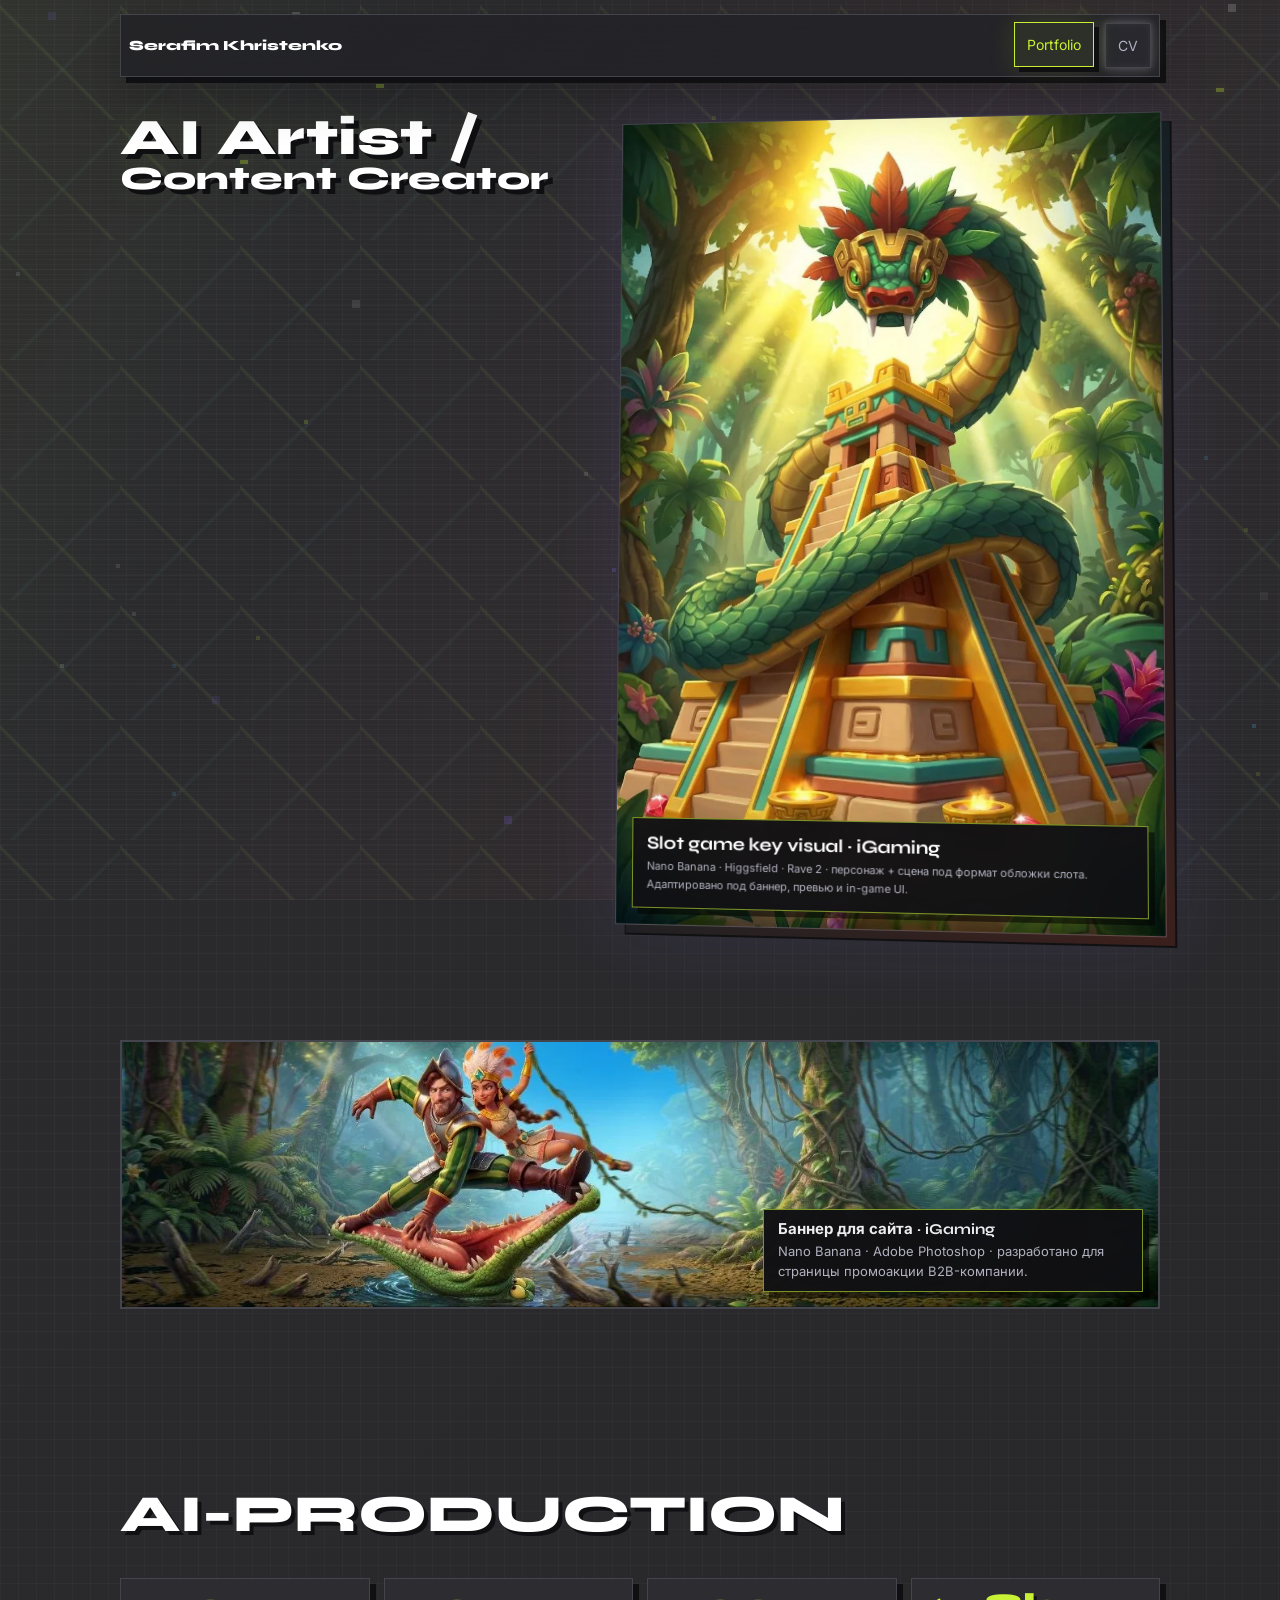
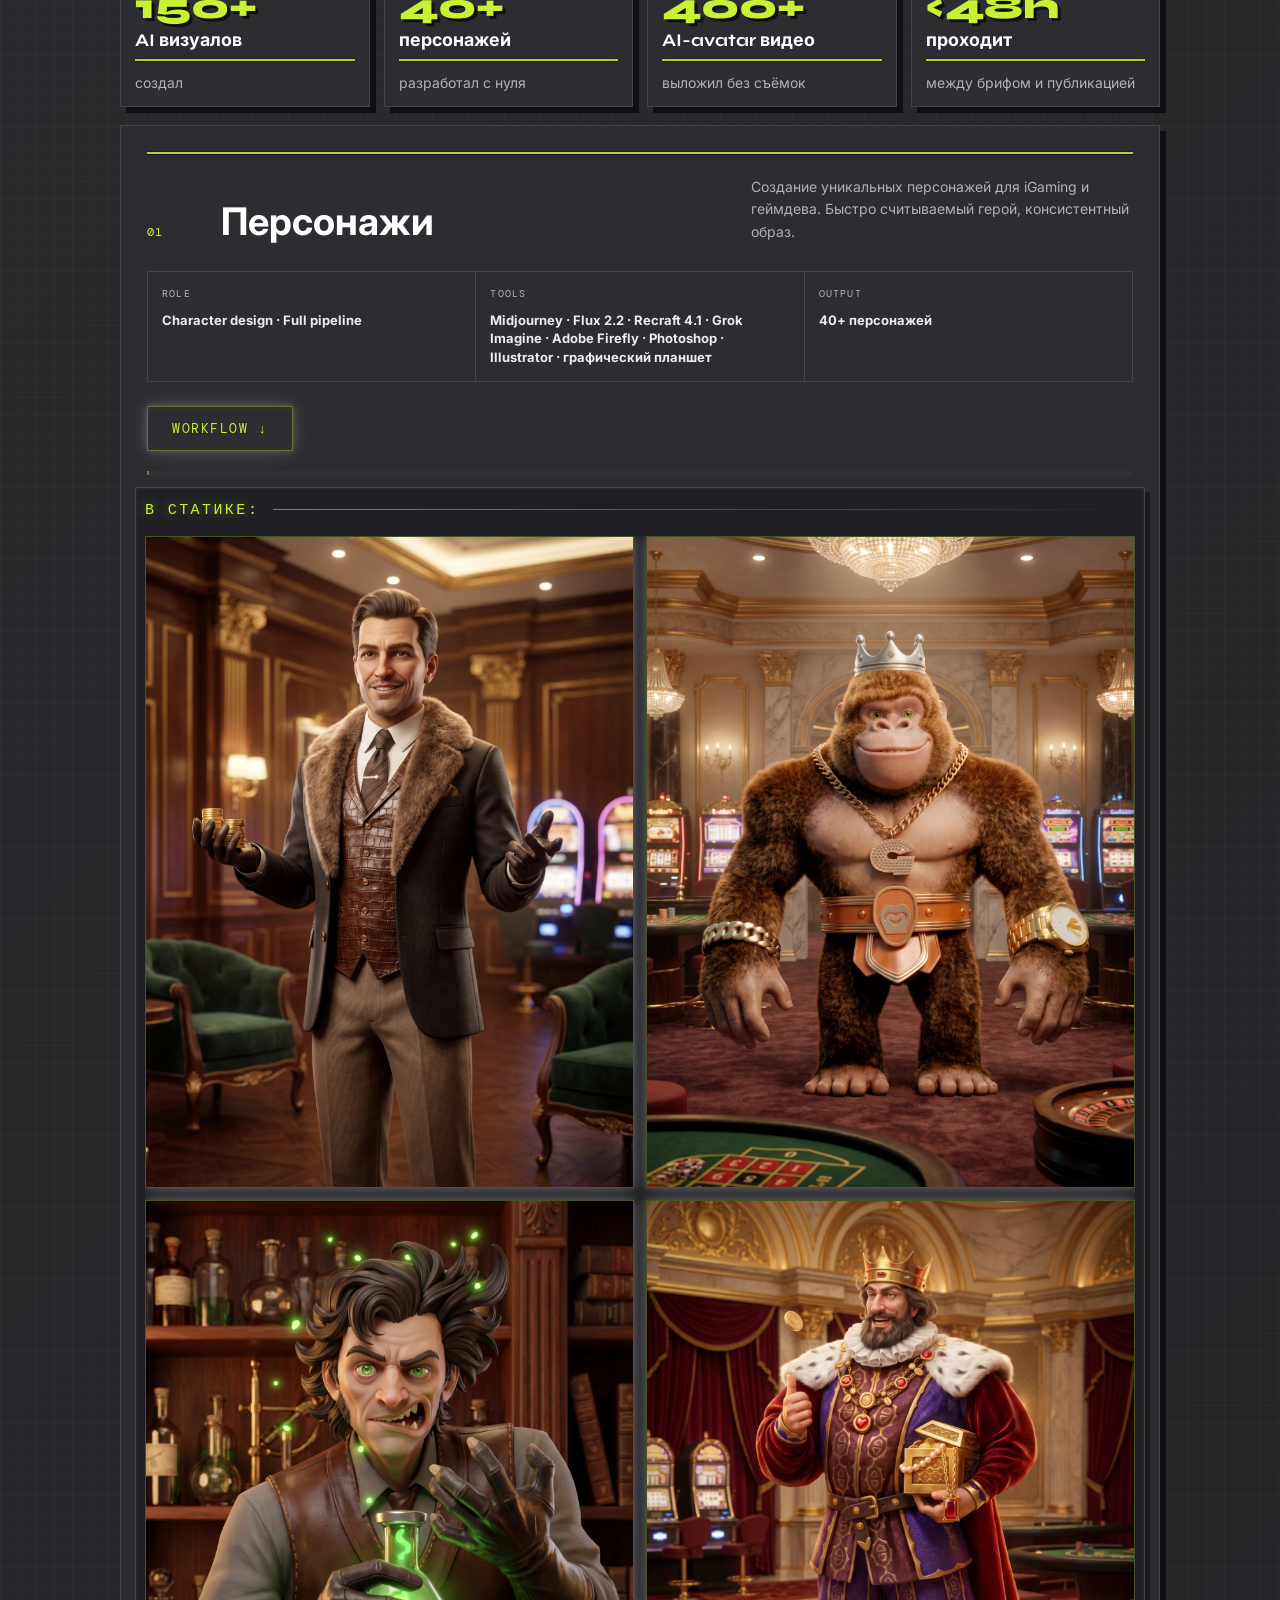
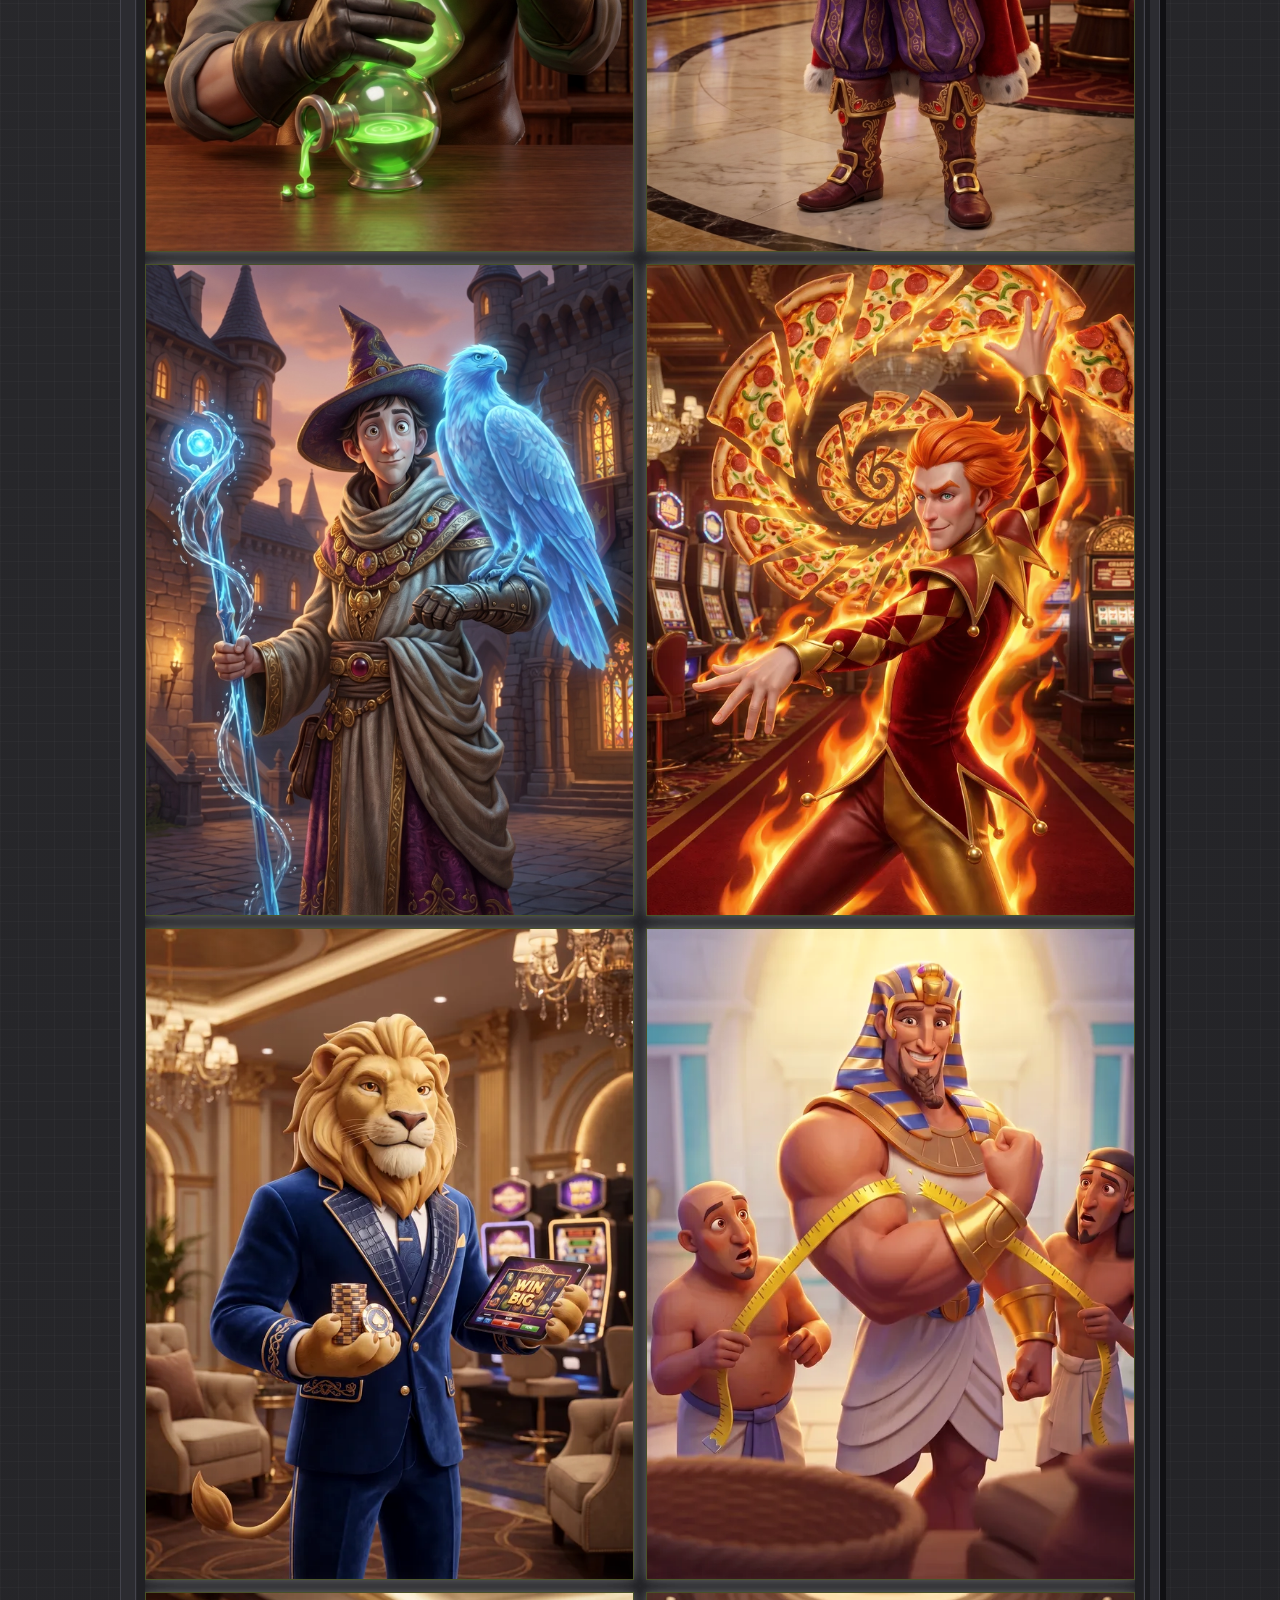
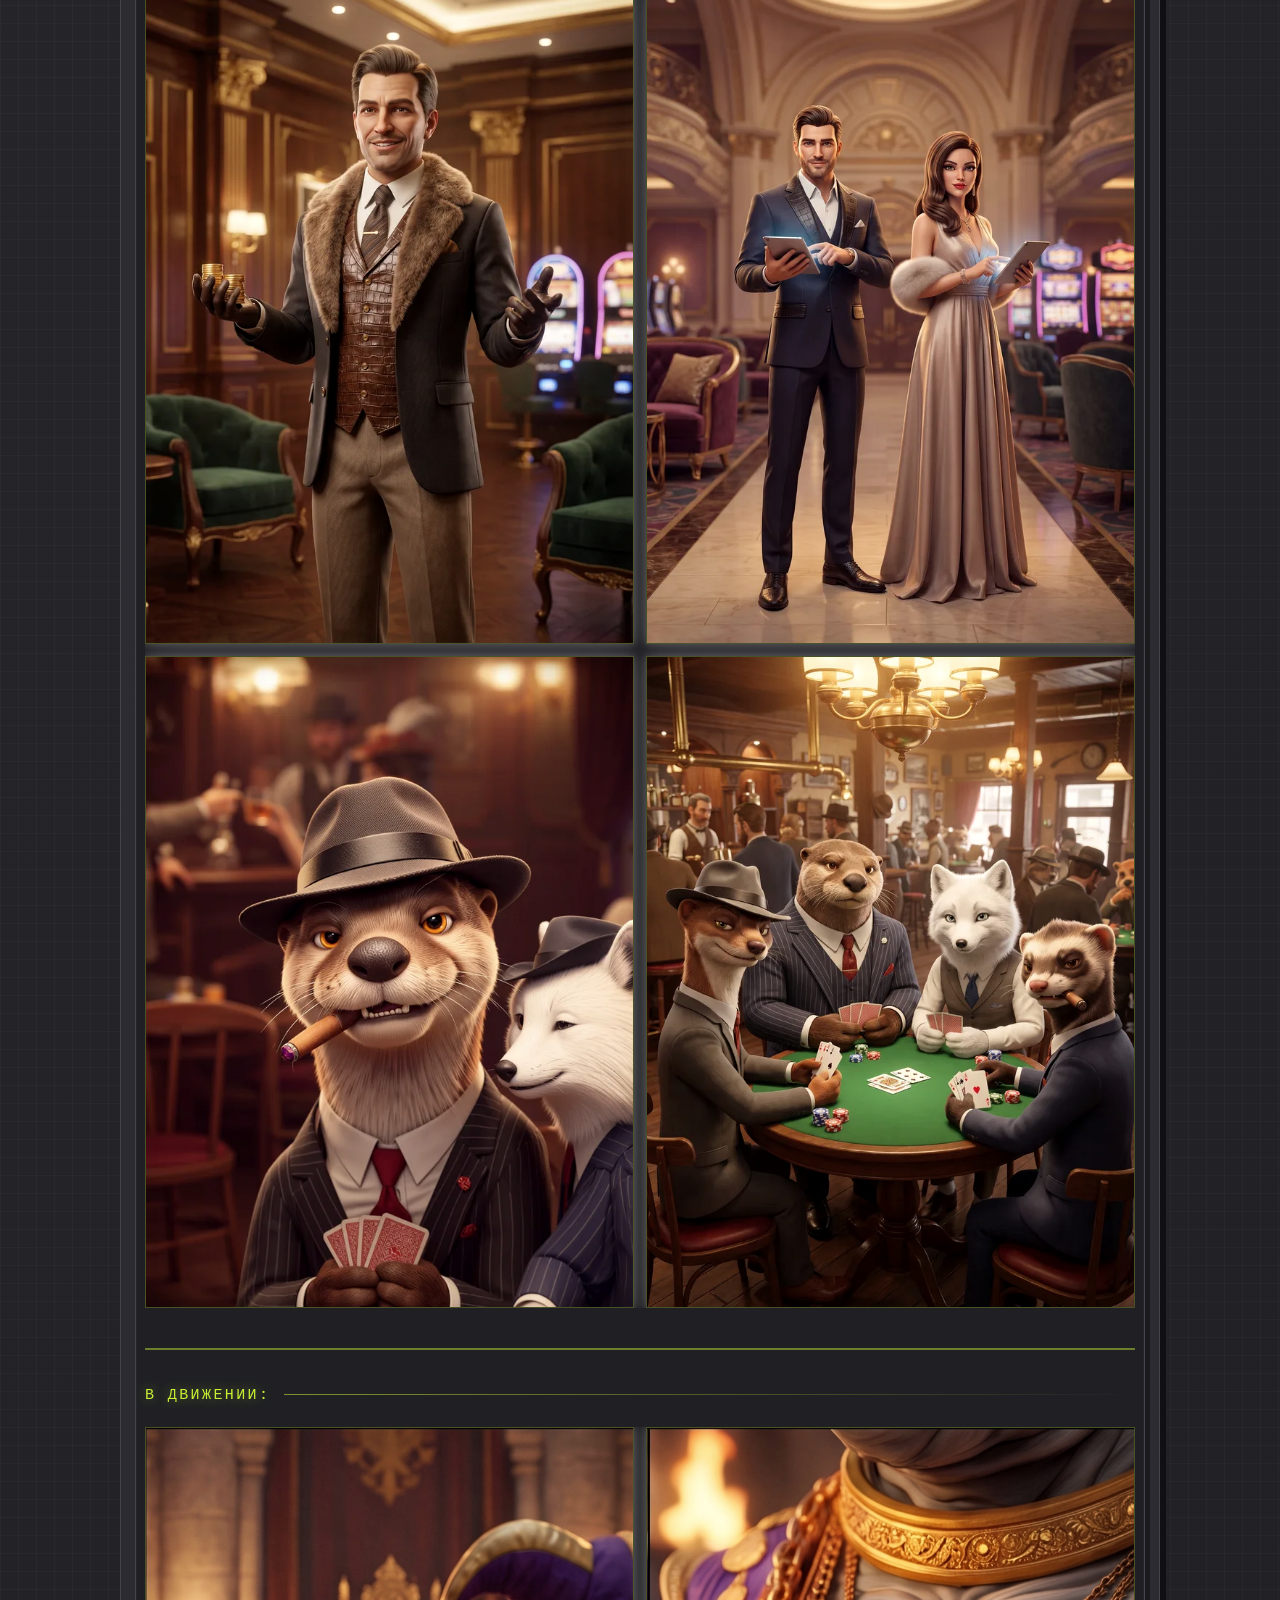
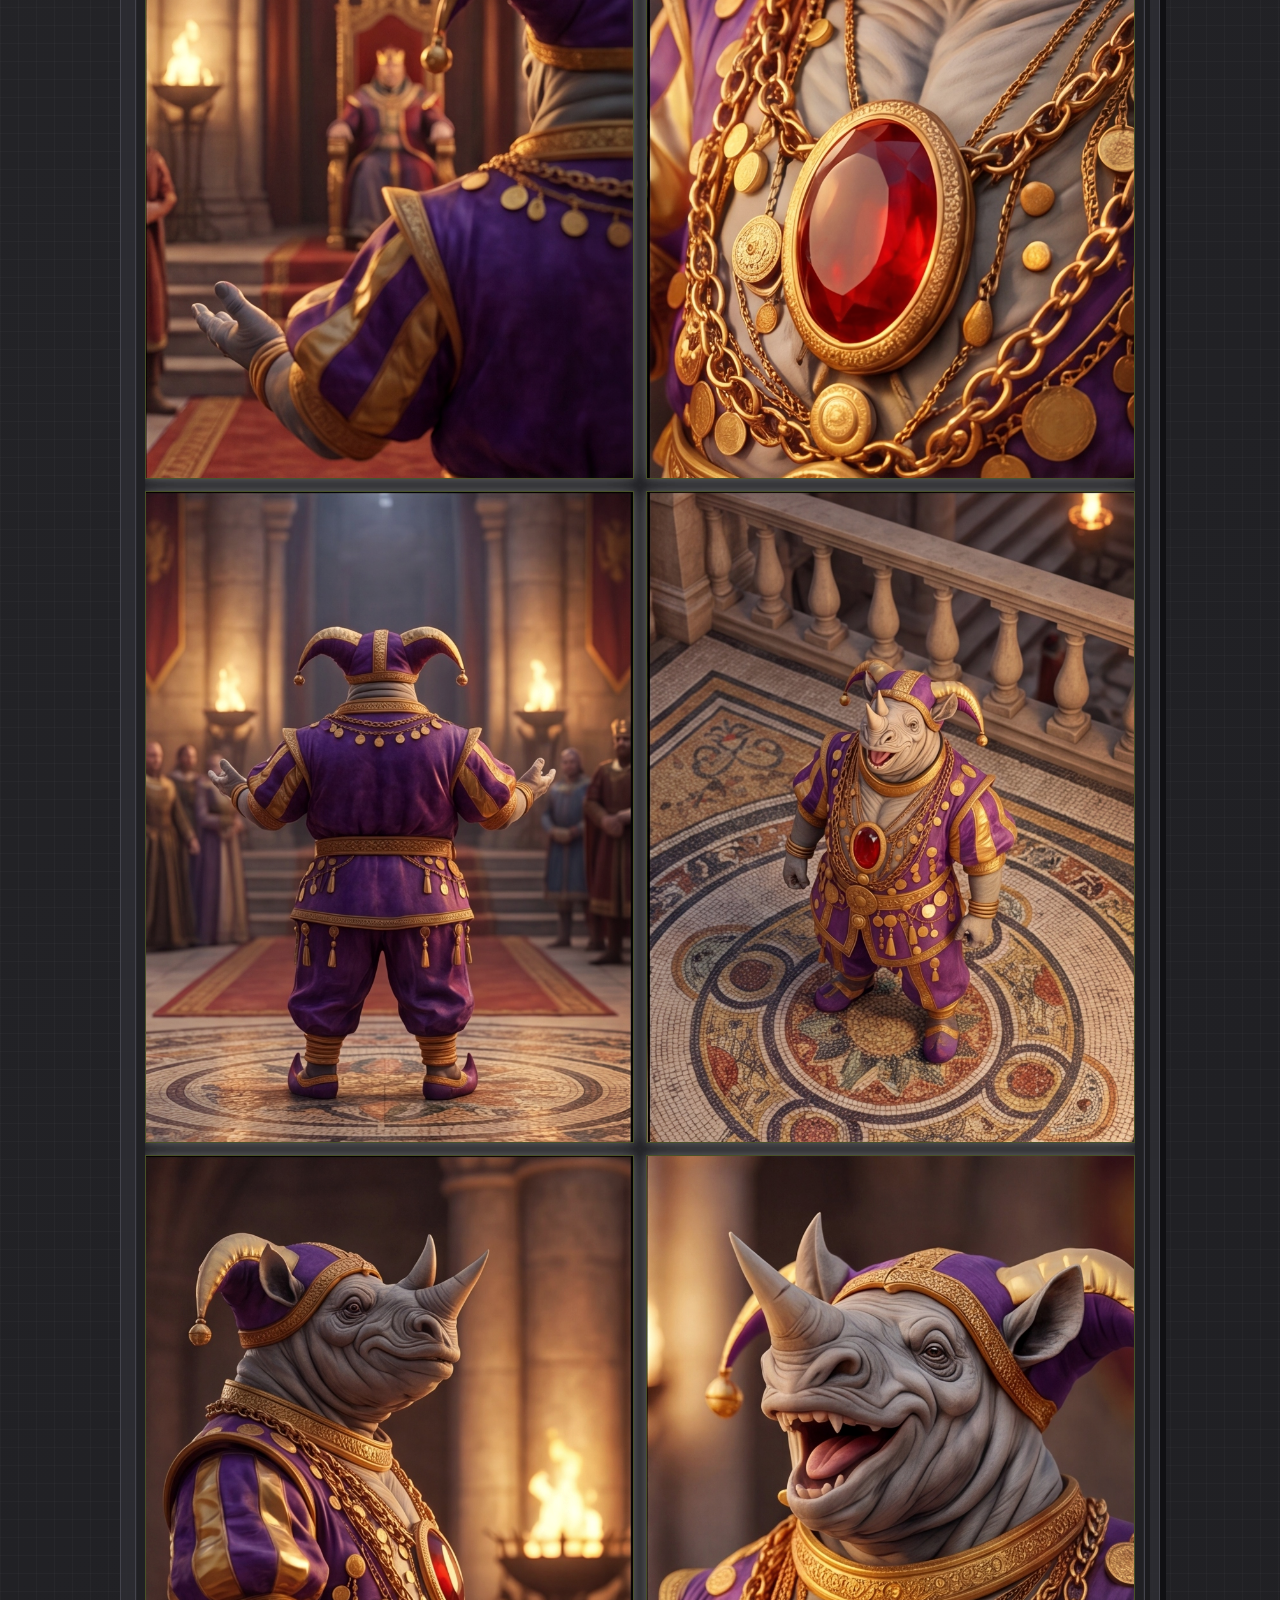
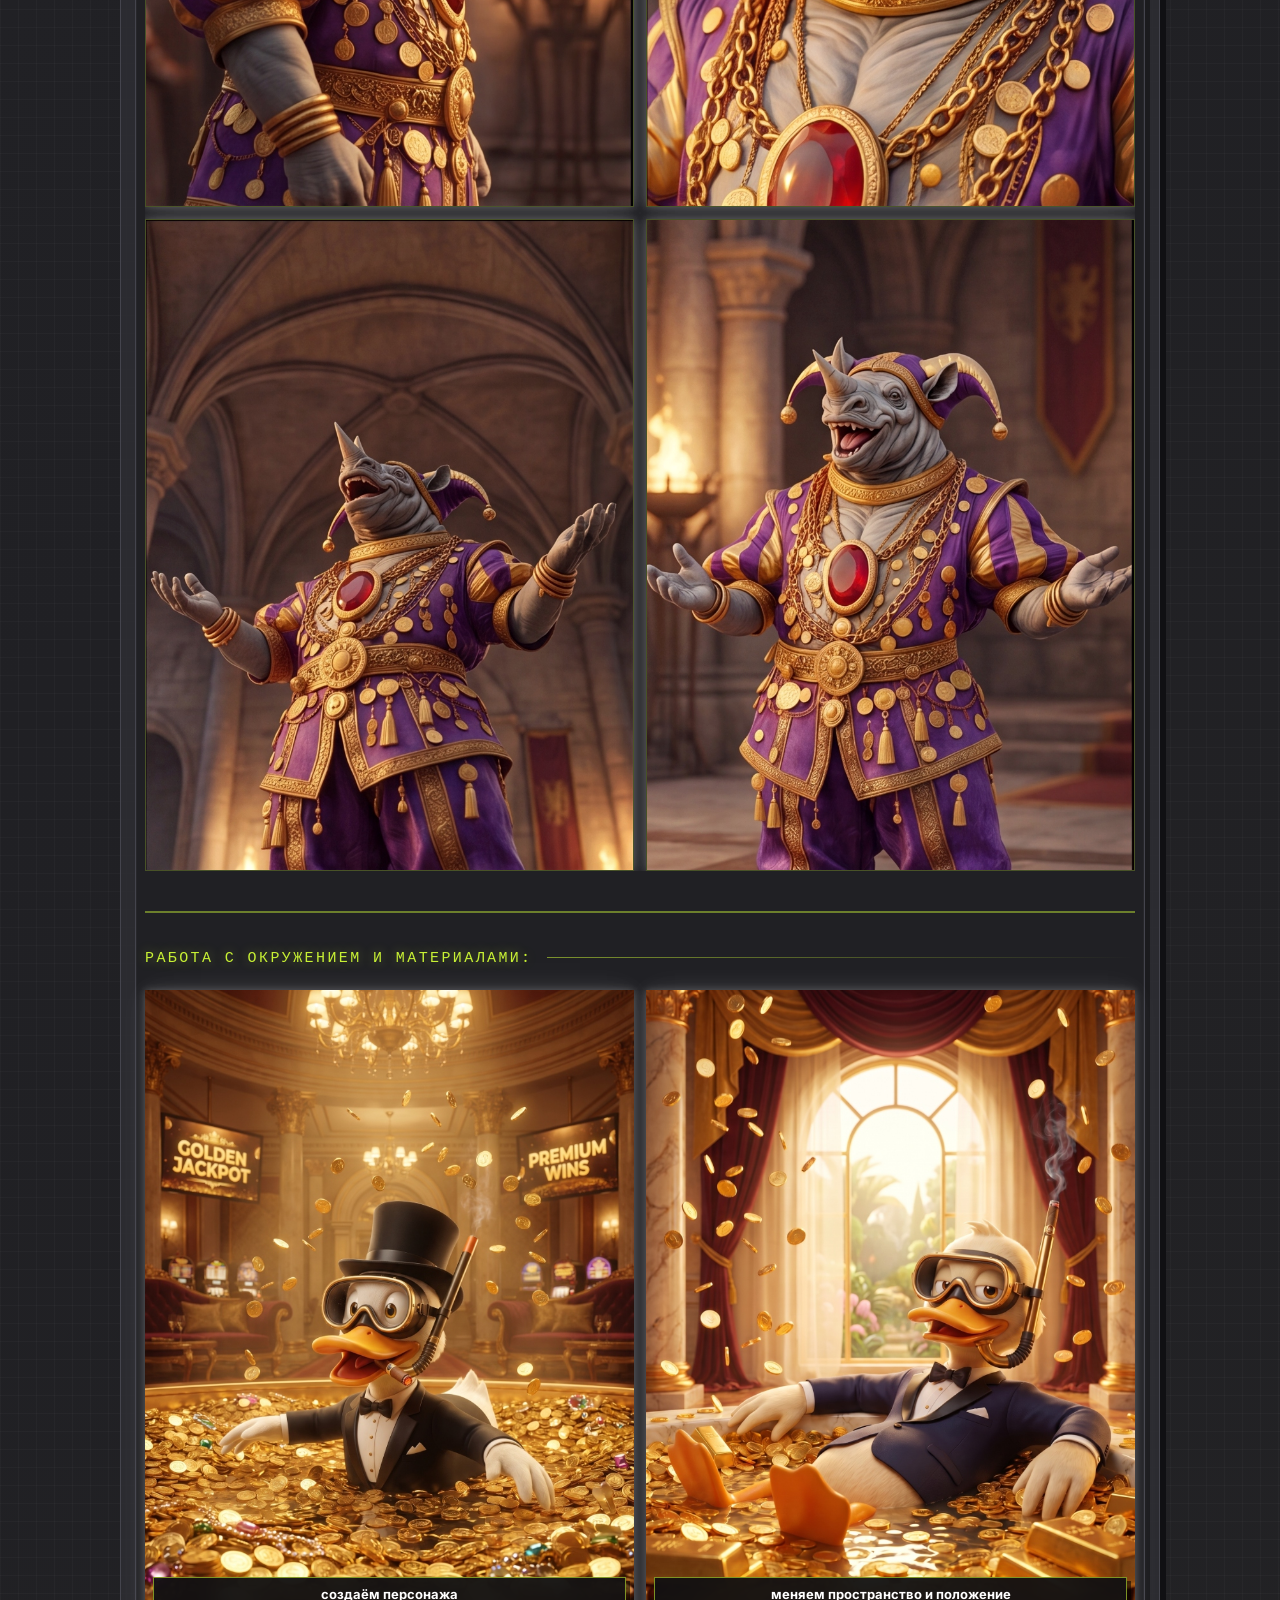
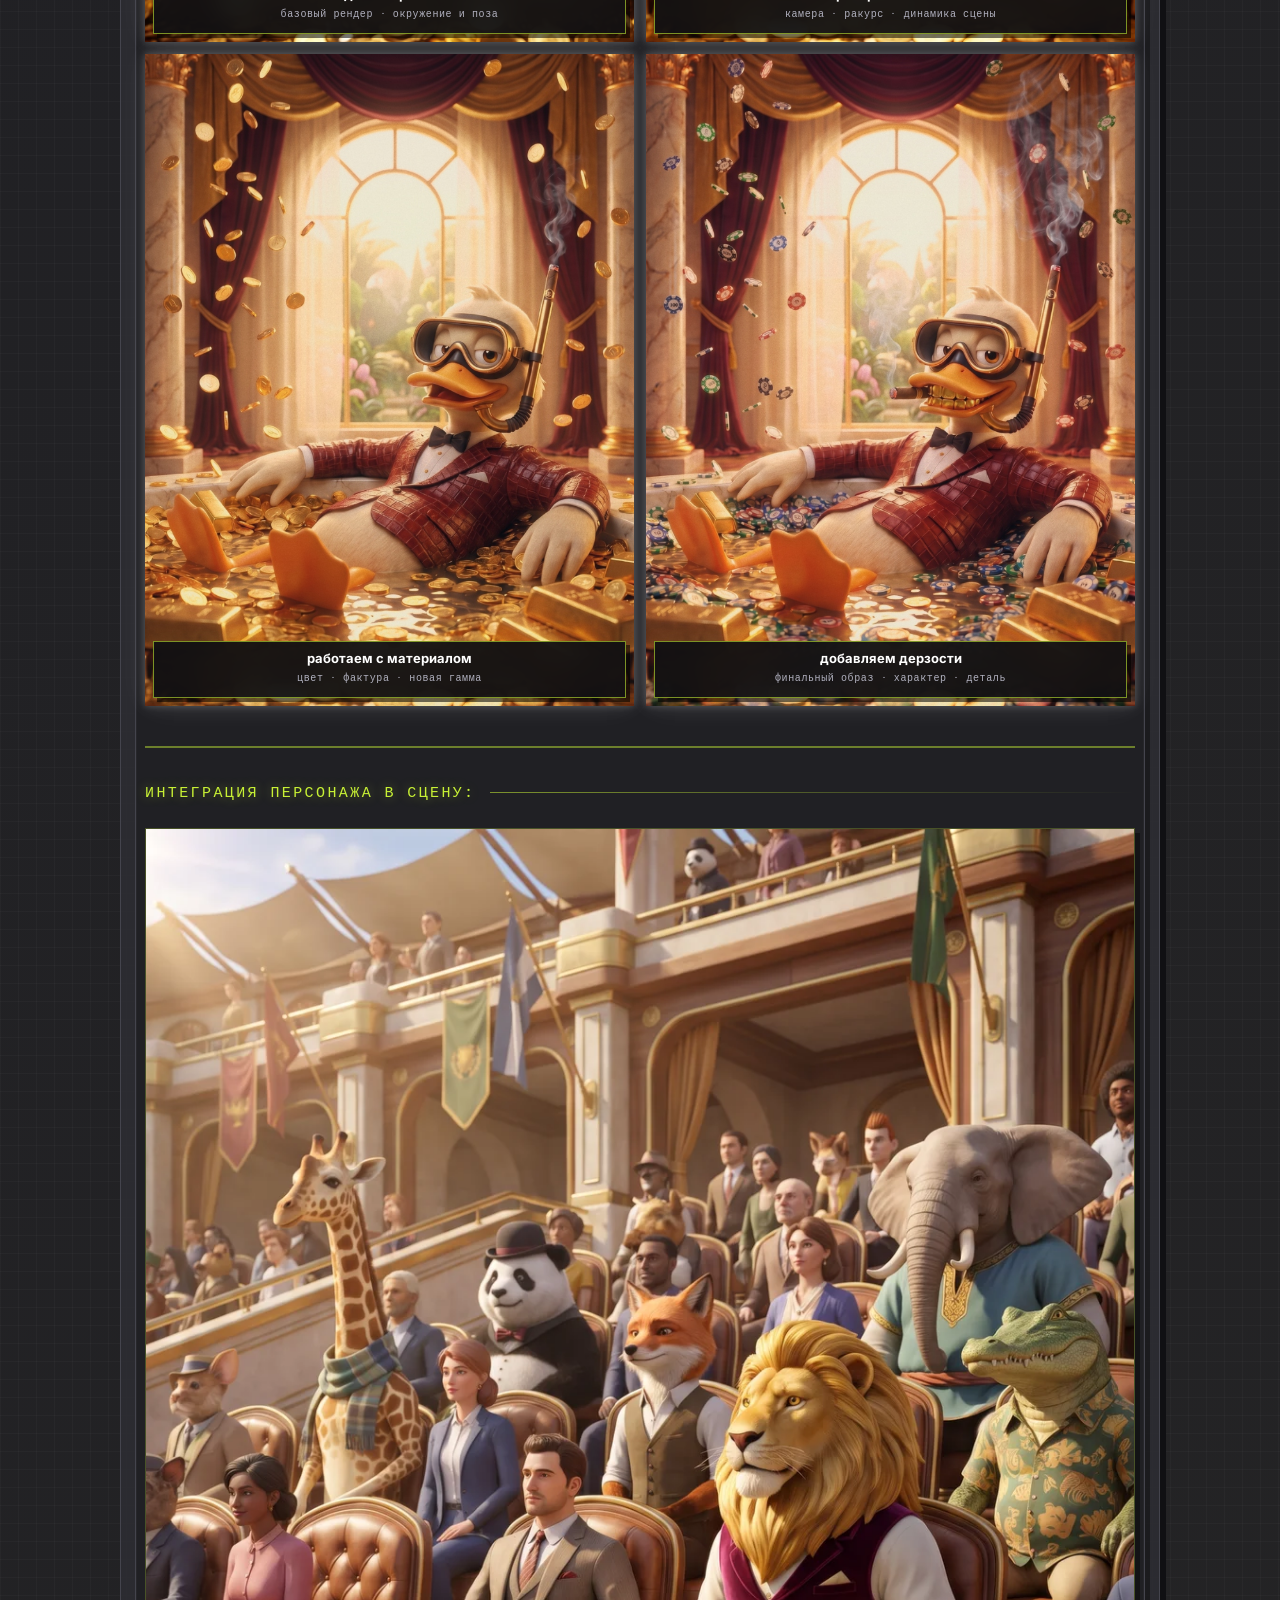
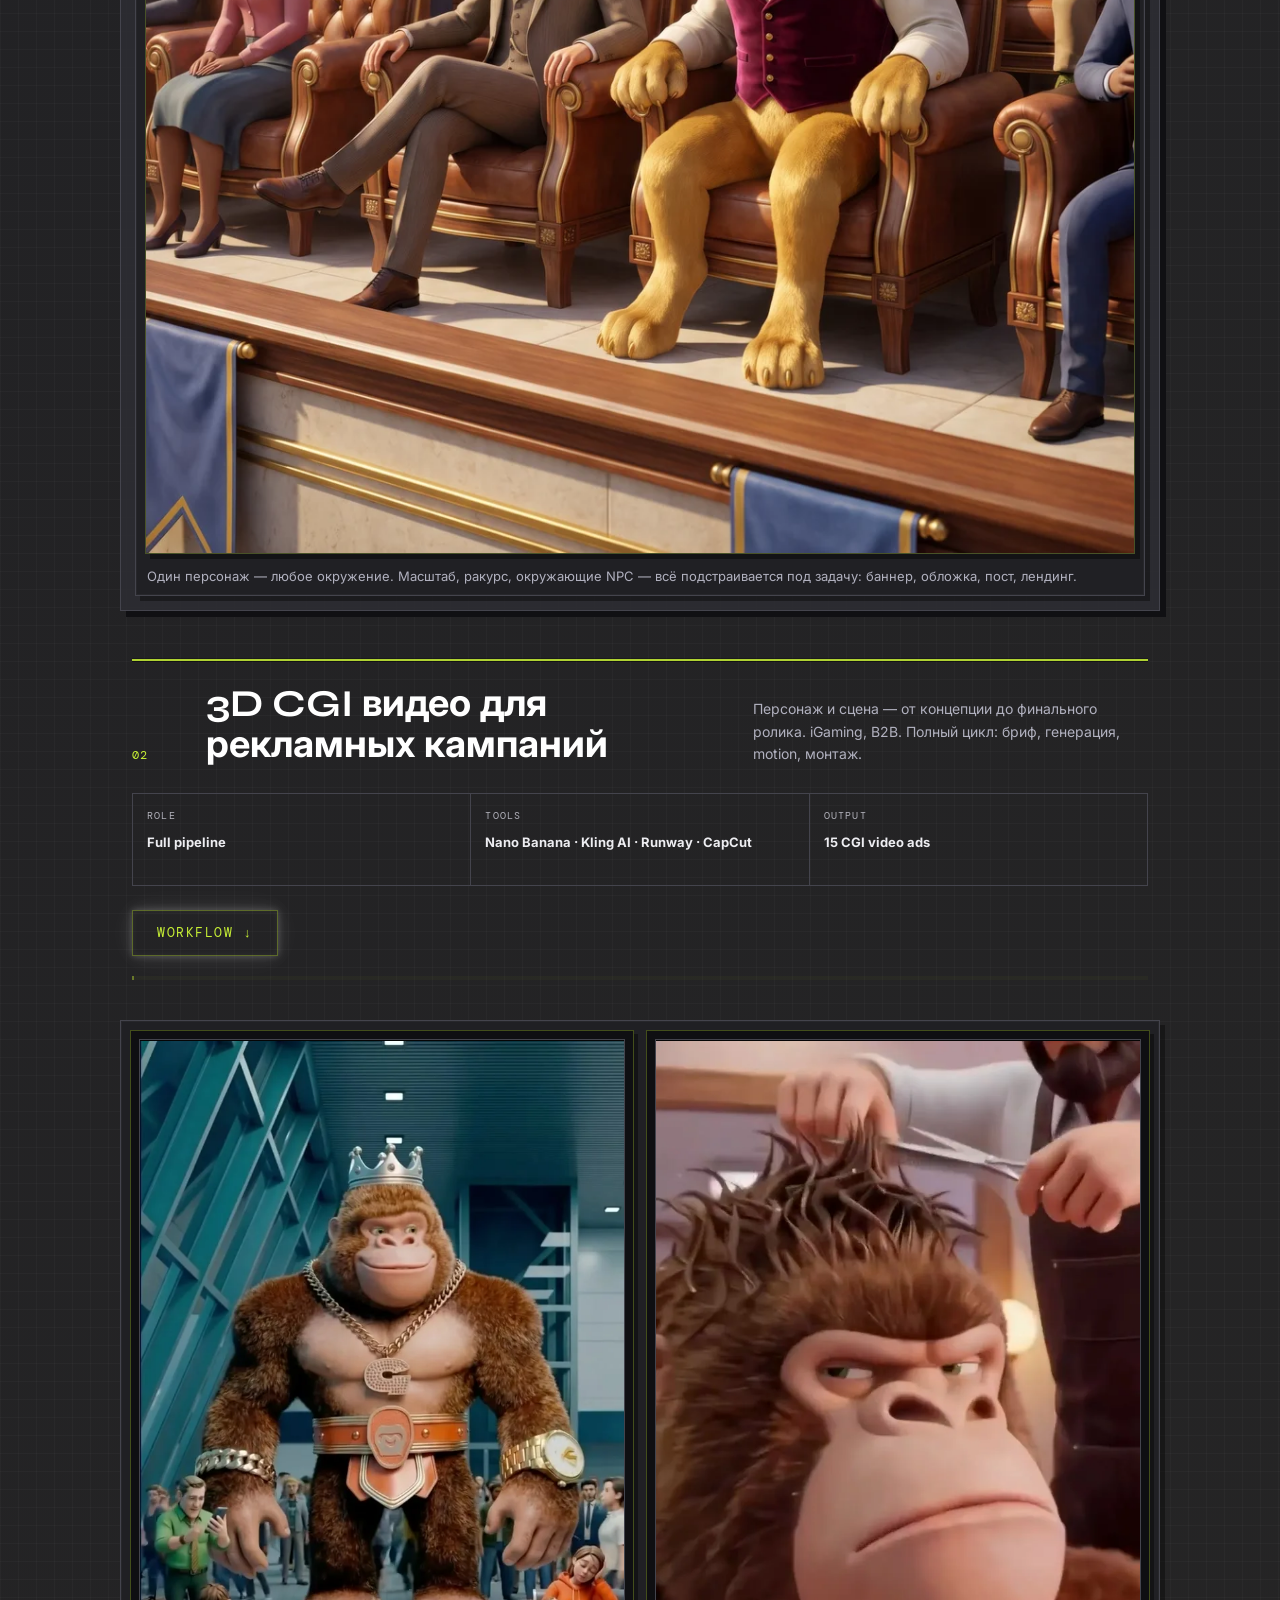
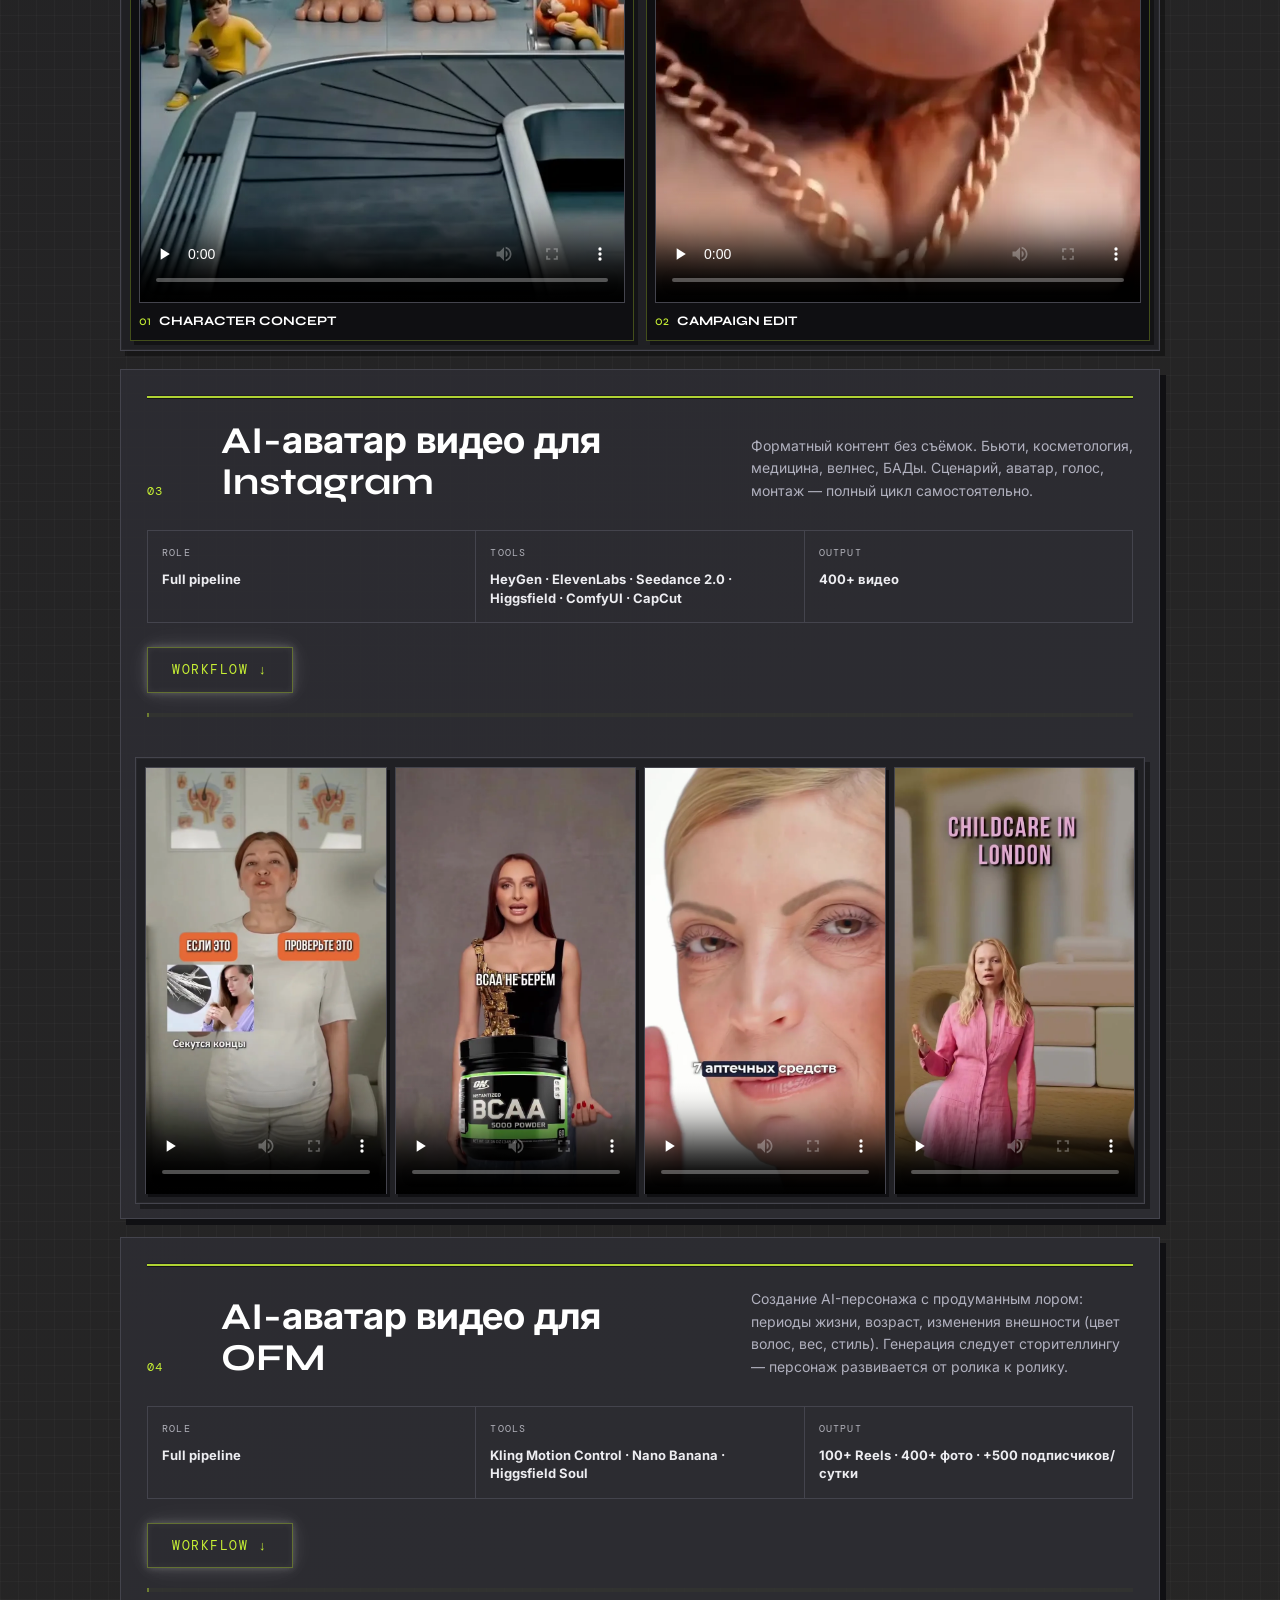
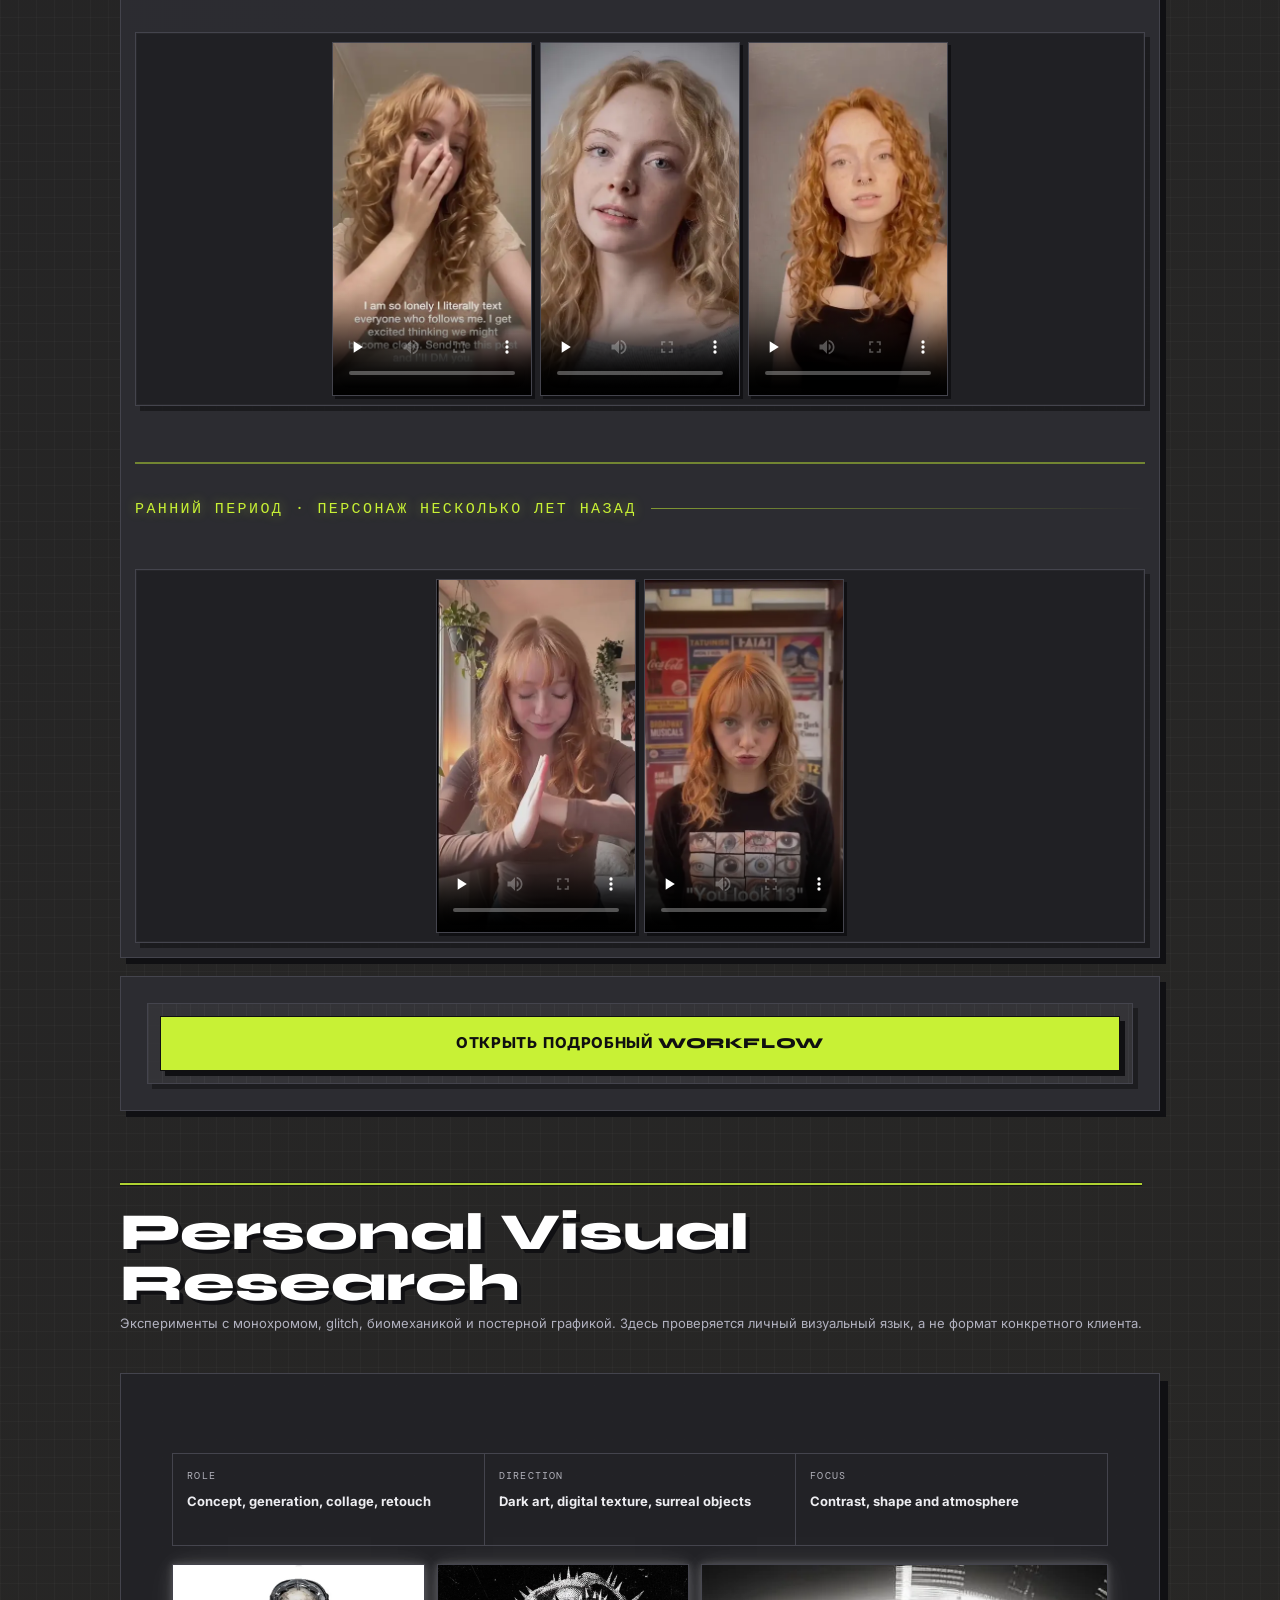
==== commit 73579954: "cta-band: обновлён слоган, убраны инструменты" ====
--- a/index.html
+++ b/index.html
@@ -1064,8 +1064,8 @@
 
     <section class="cta-band shell">
       <div>
-        <strong>Создаю контент, который работает. Ищу продукт с ресурсами и амбициями.</strong>
-        <span>Tbilisi / remote / relocate · Midjourney, Kling AI, Runway, HeyGen, ElevenLabs, CapCut, n8n</span>
+        <strong>Создаю контент, который работает. Ищу продукт с ресурсами и команду с амбициями.</strong>
+        <span>Tbilisi / remote / relocate</span>
       </div>
       <div class="cta-buttons">
         <a class="pixel-button primary" href="https://t.me/Glitrsartra">Написать в Telegram</a>
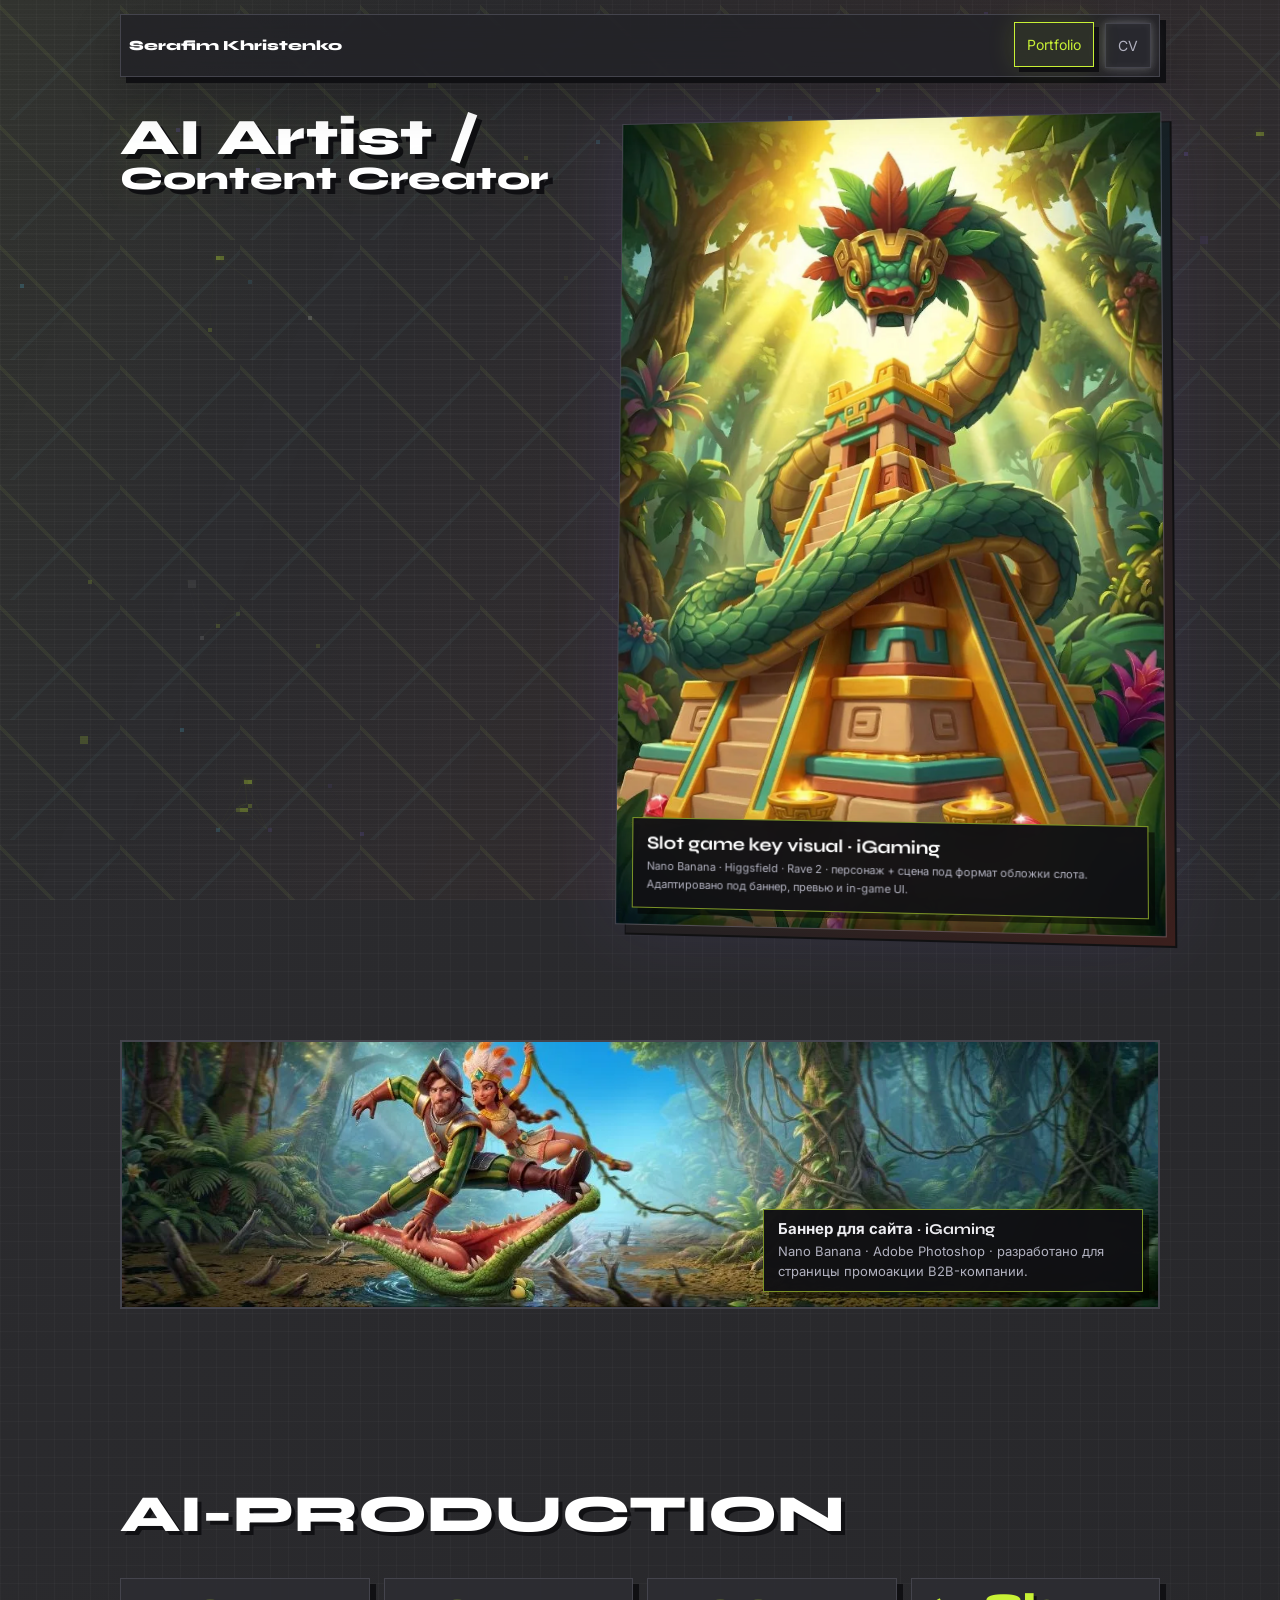
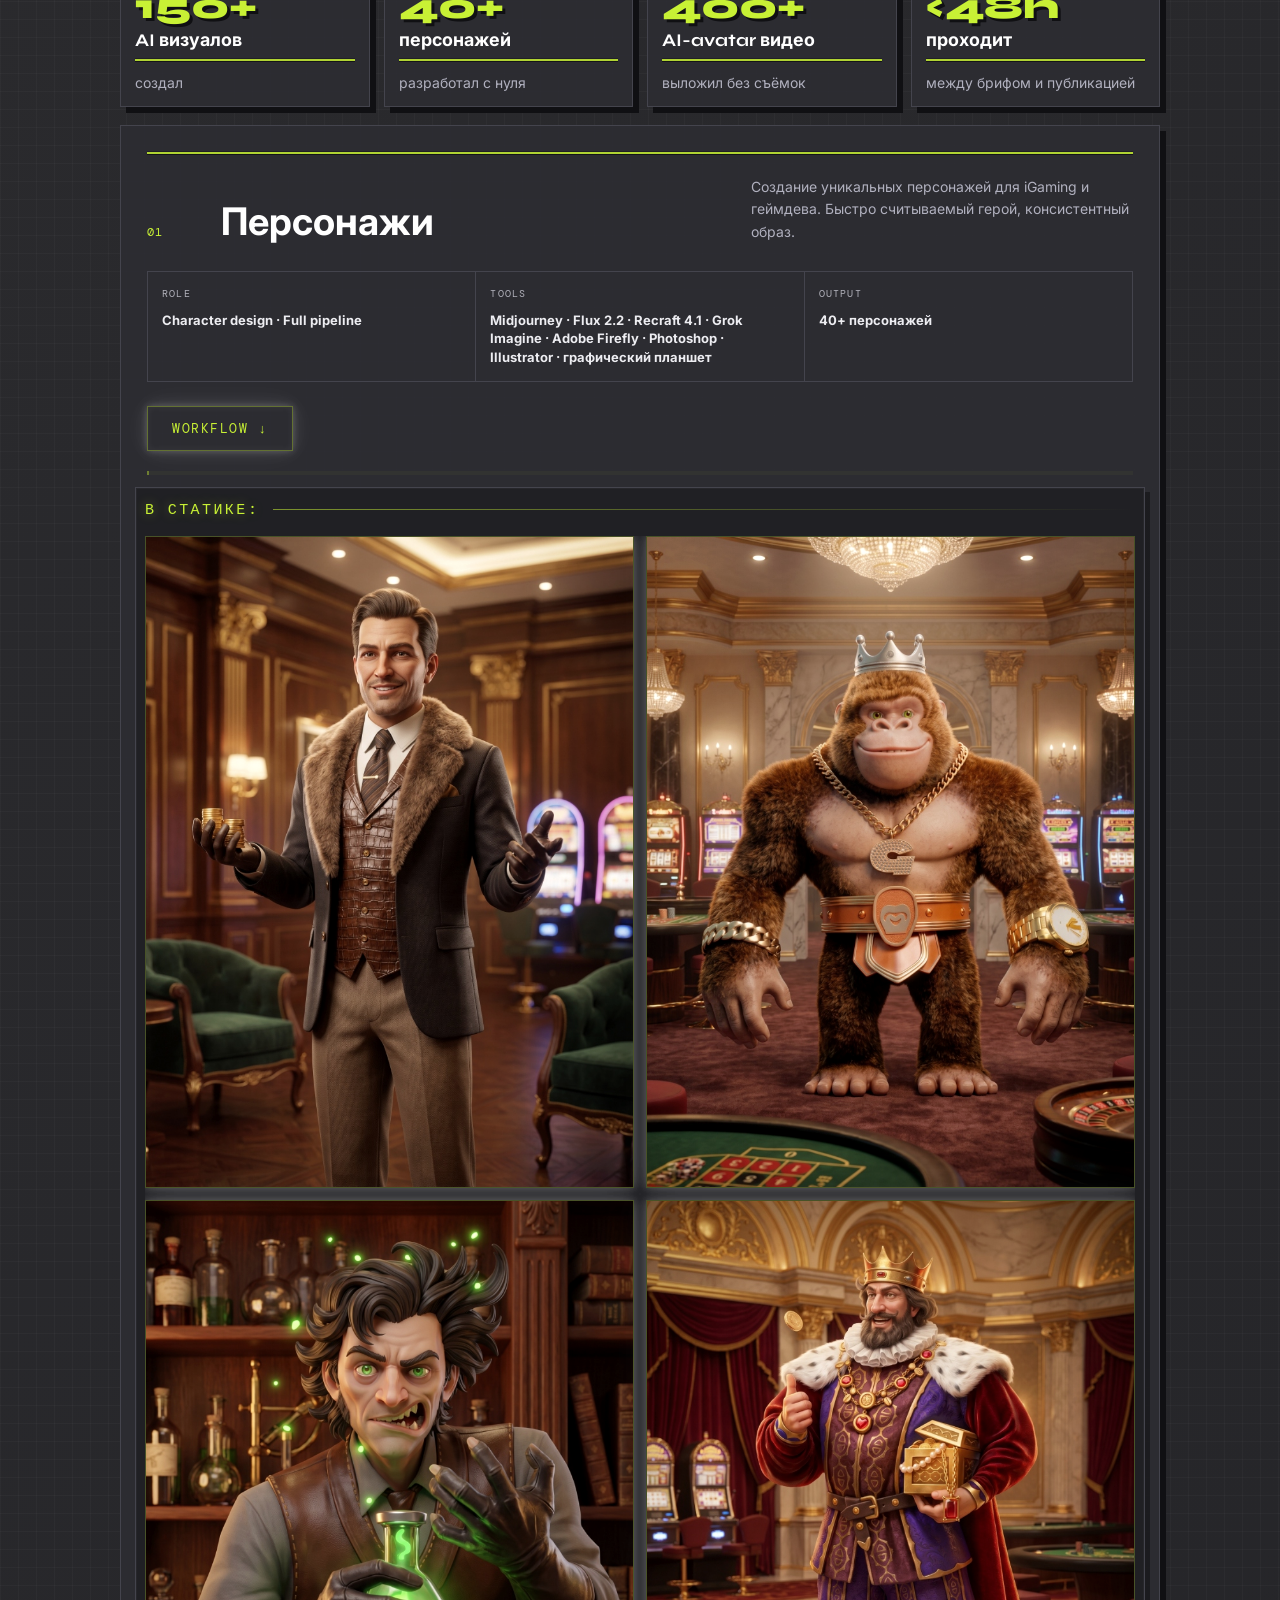
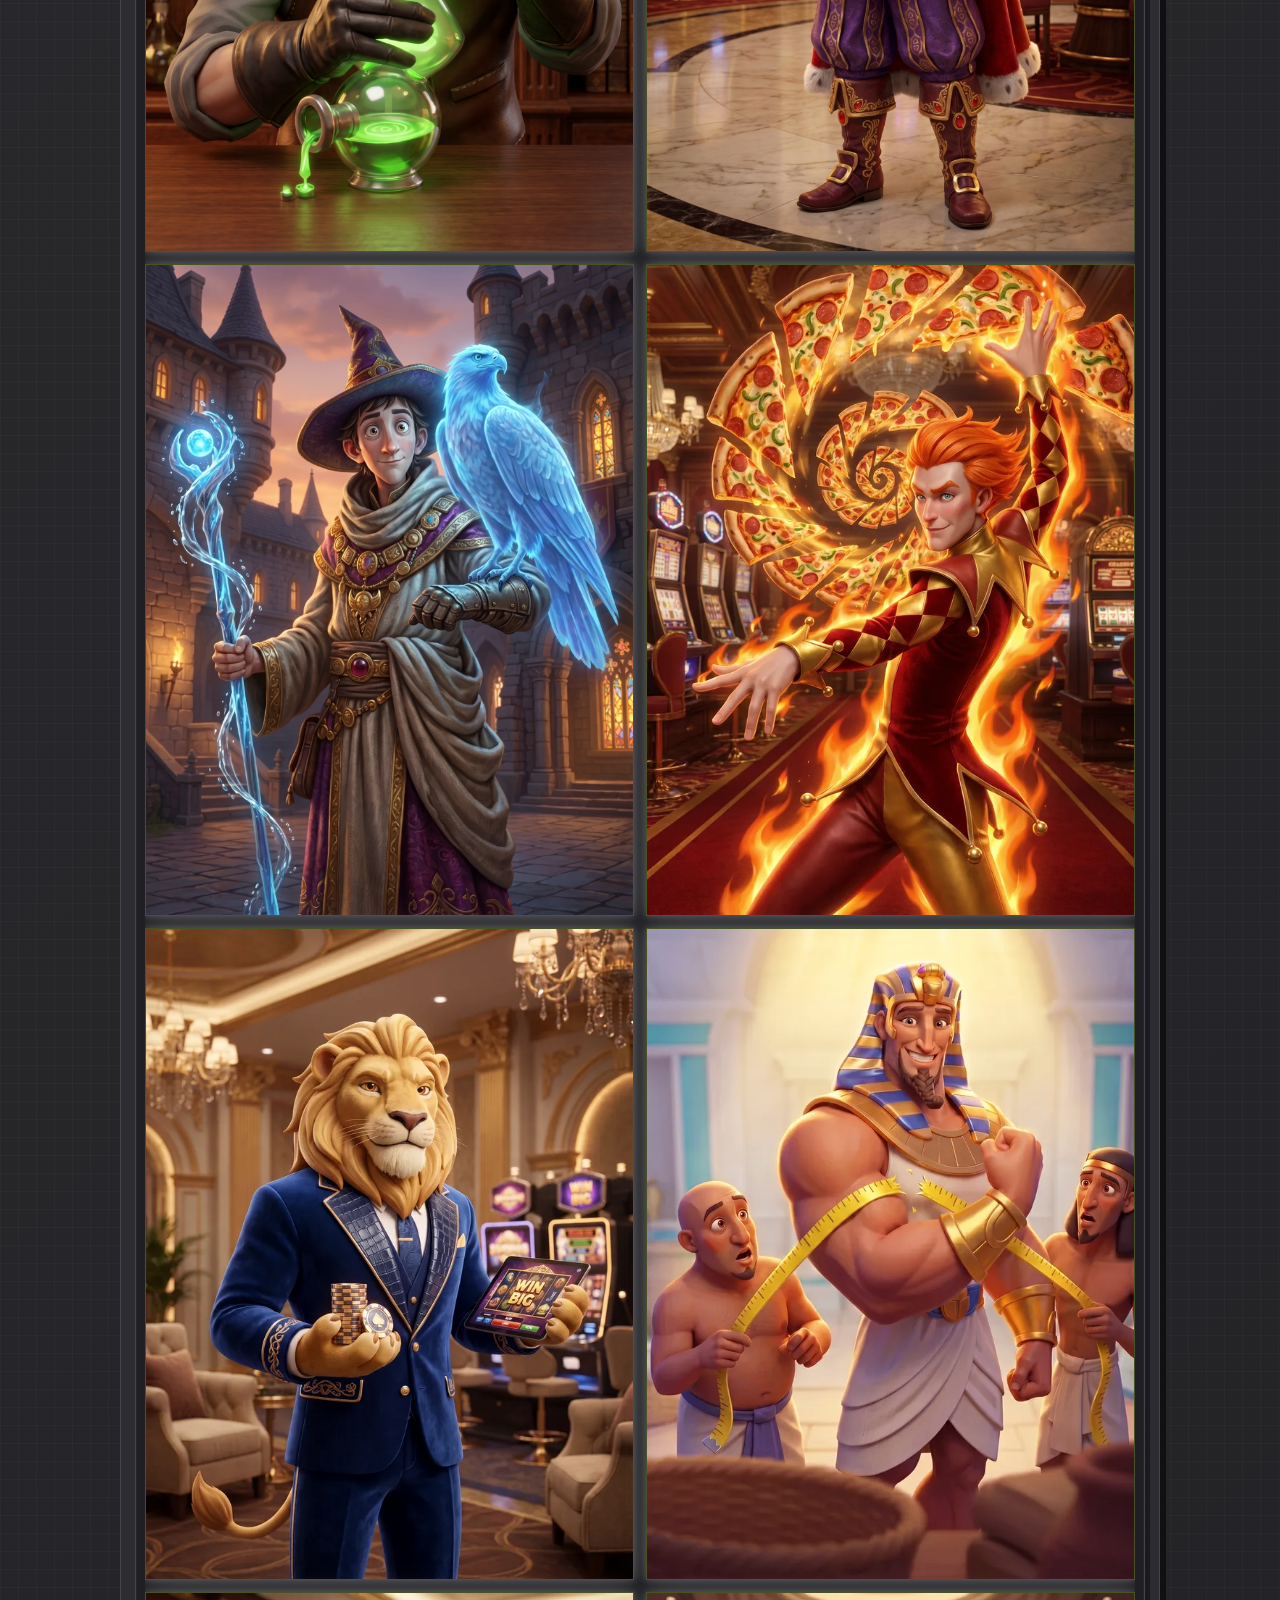
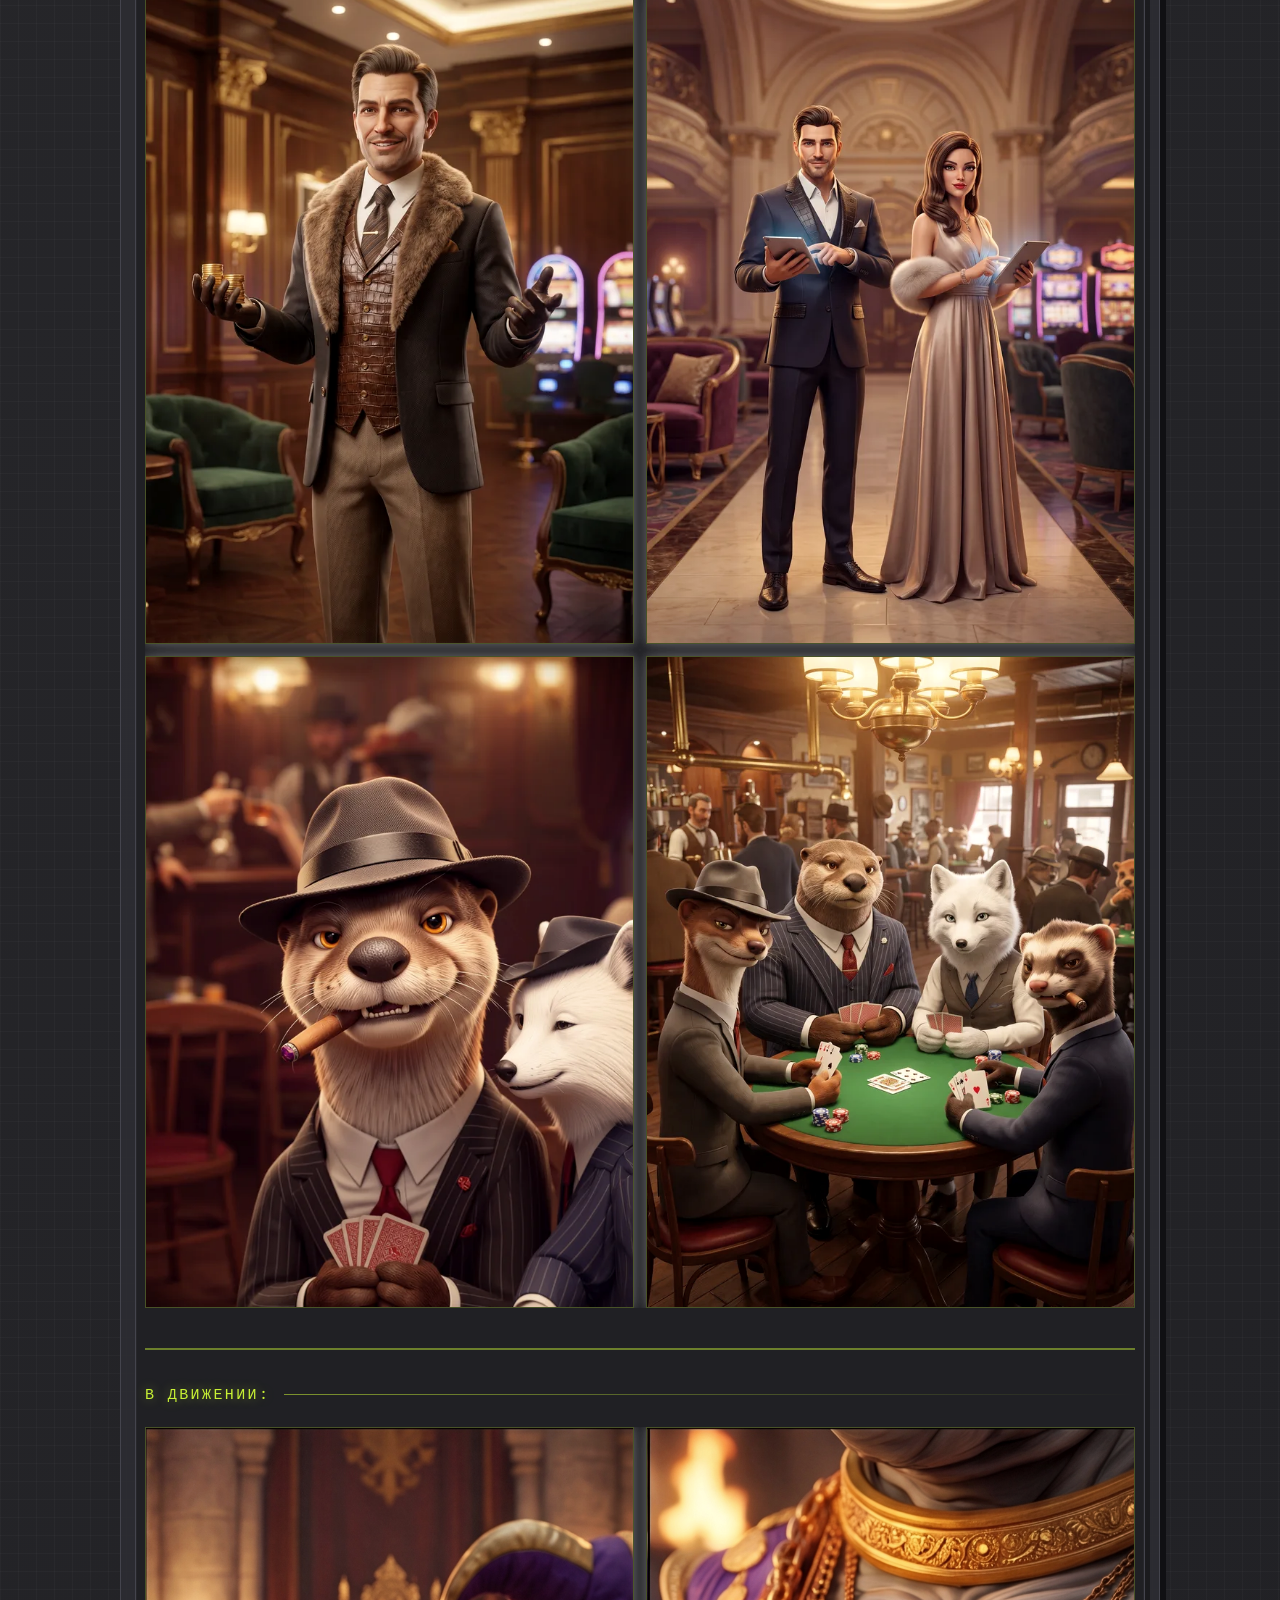
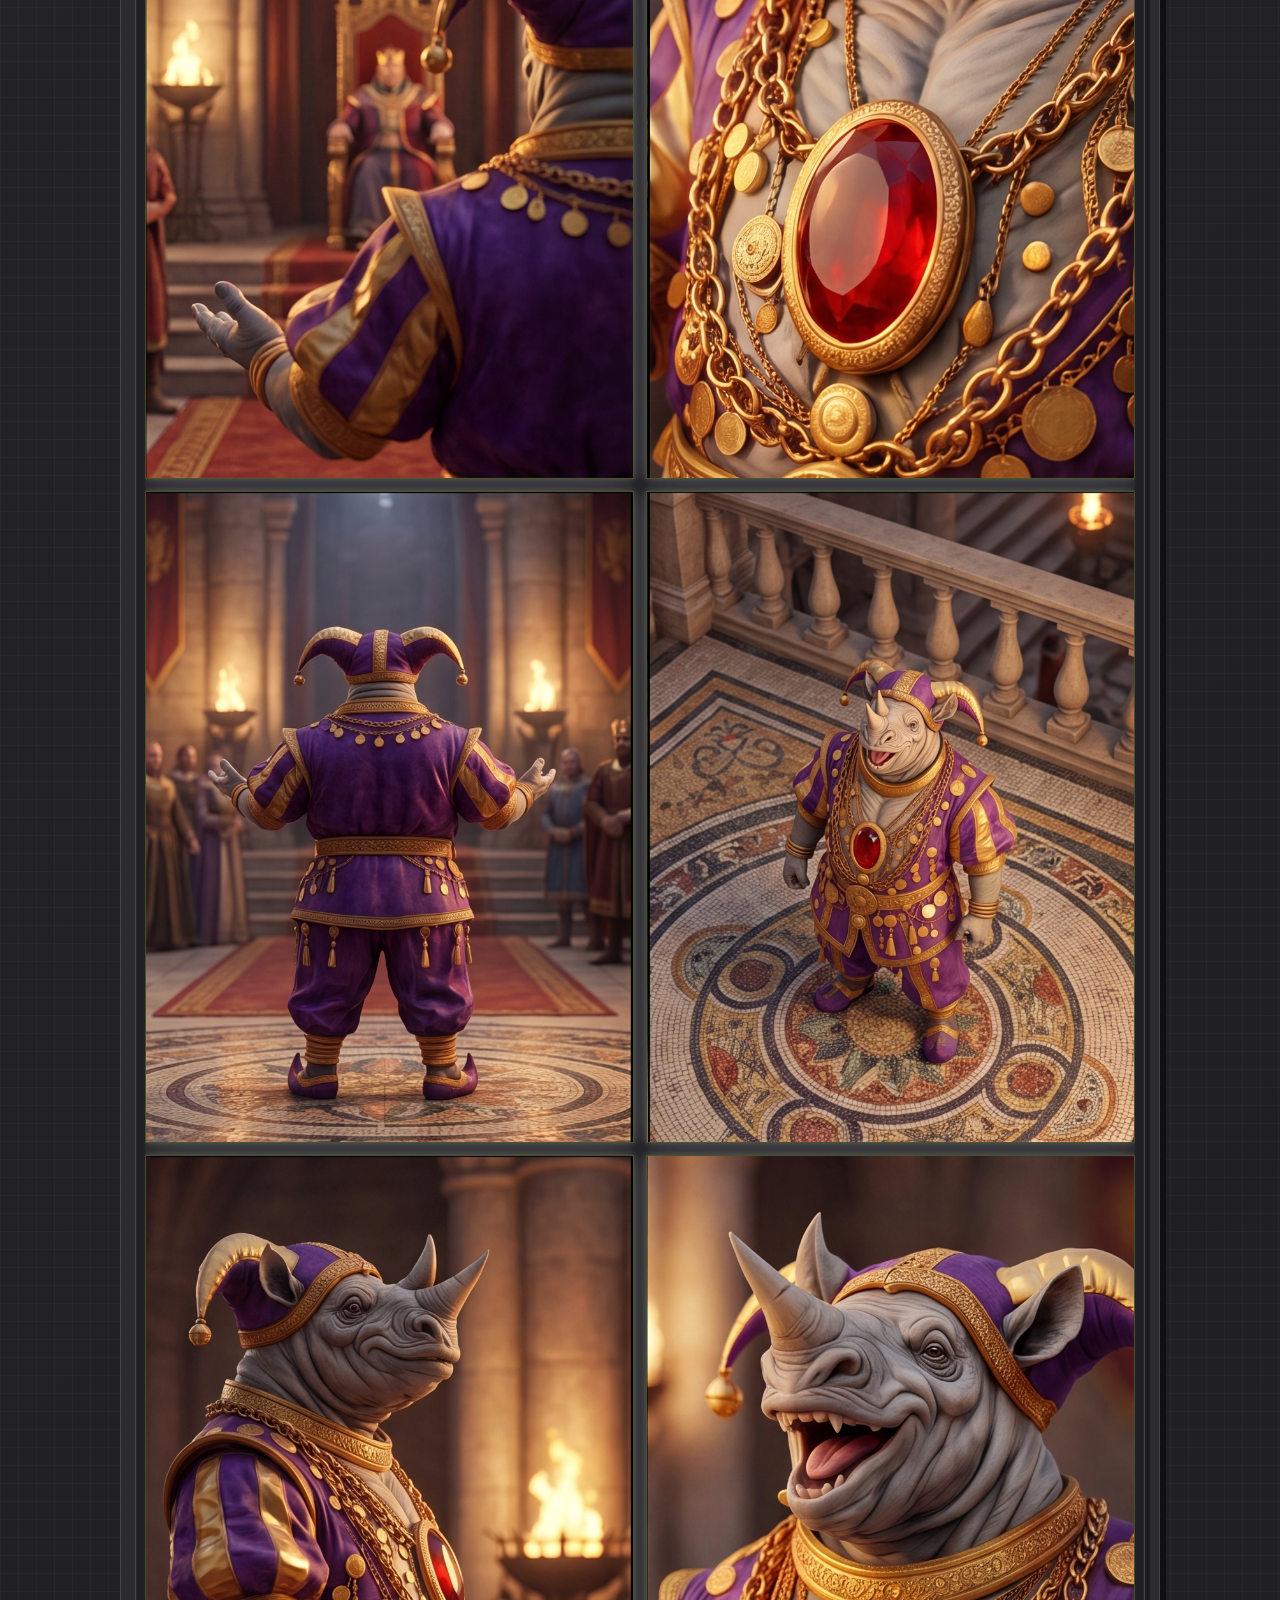
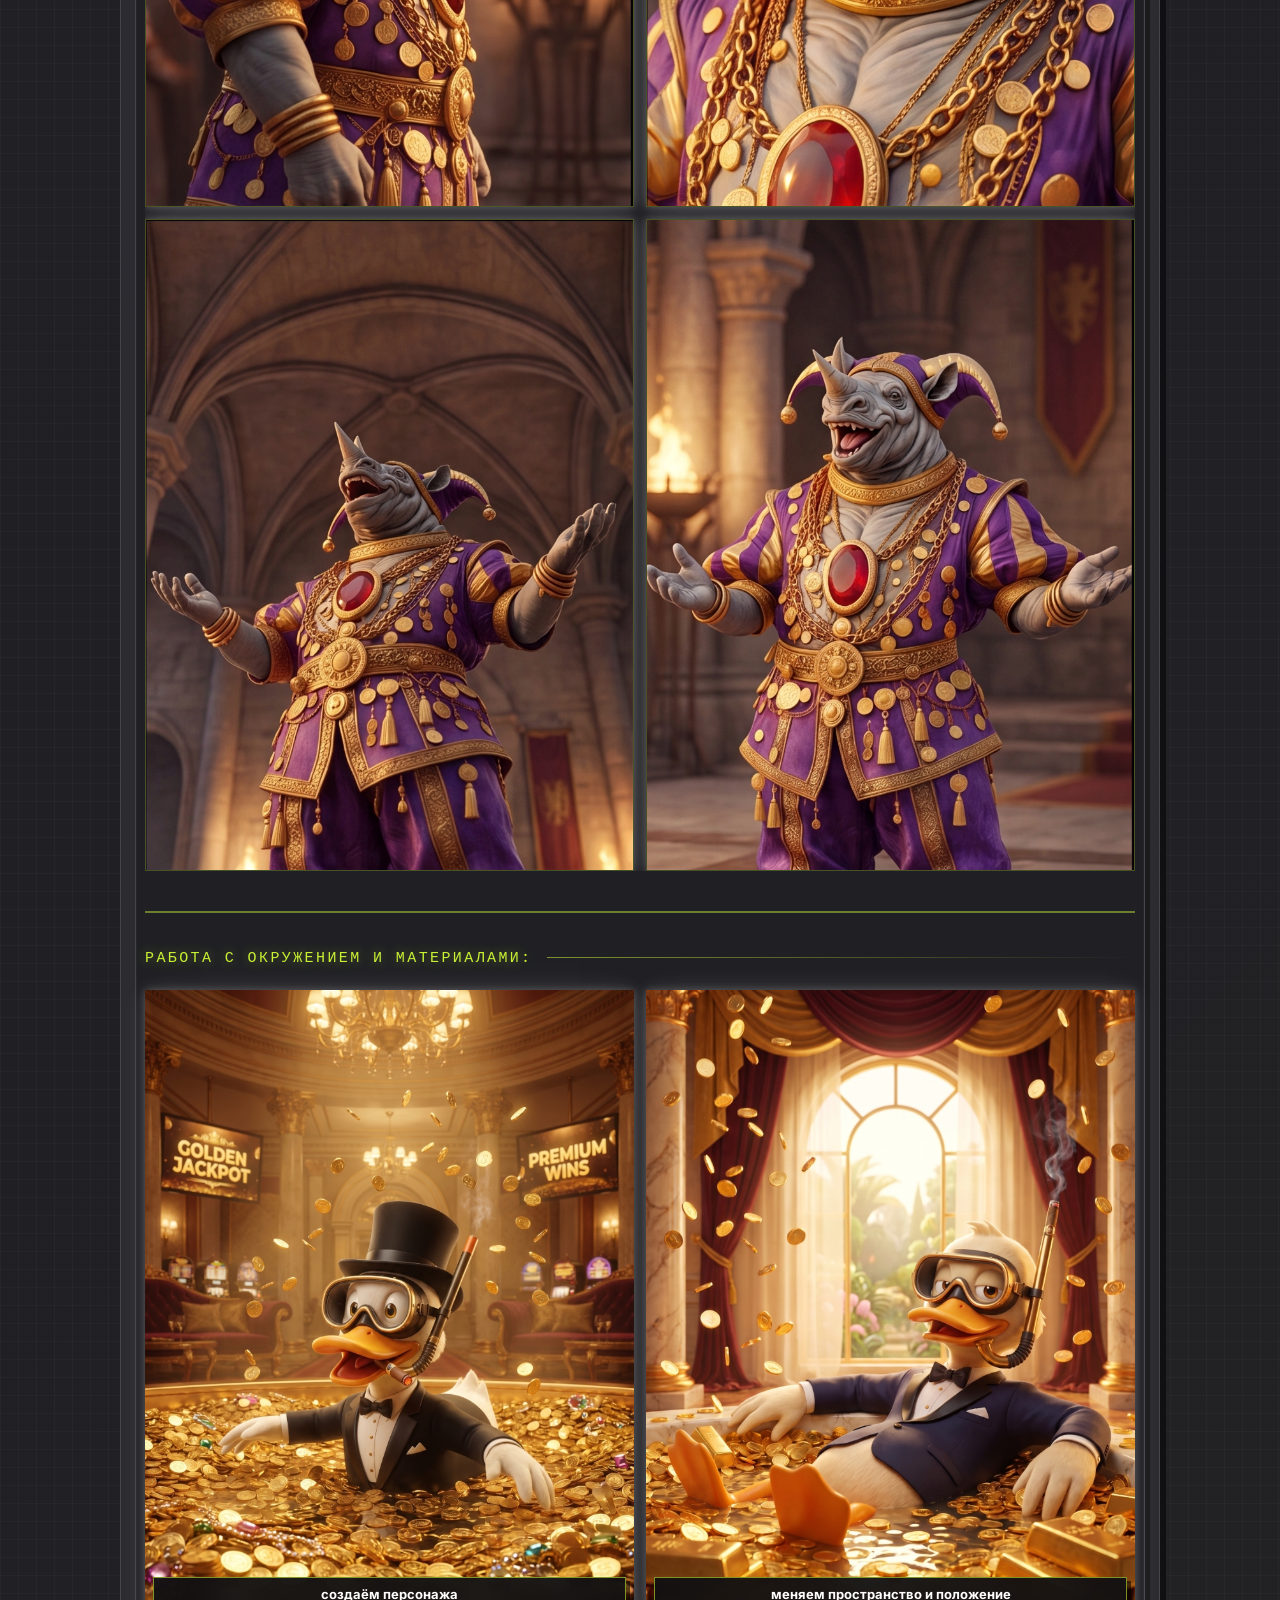
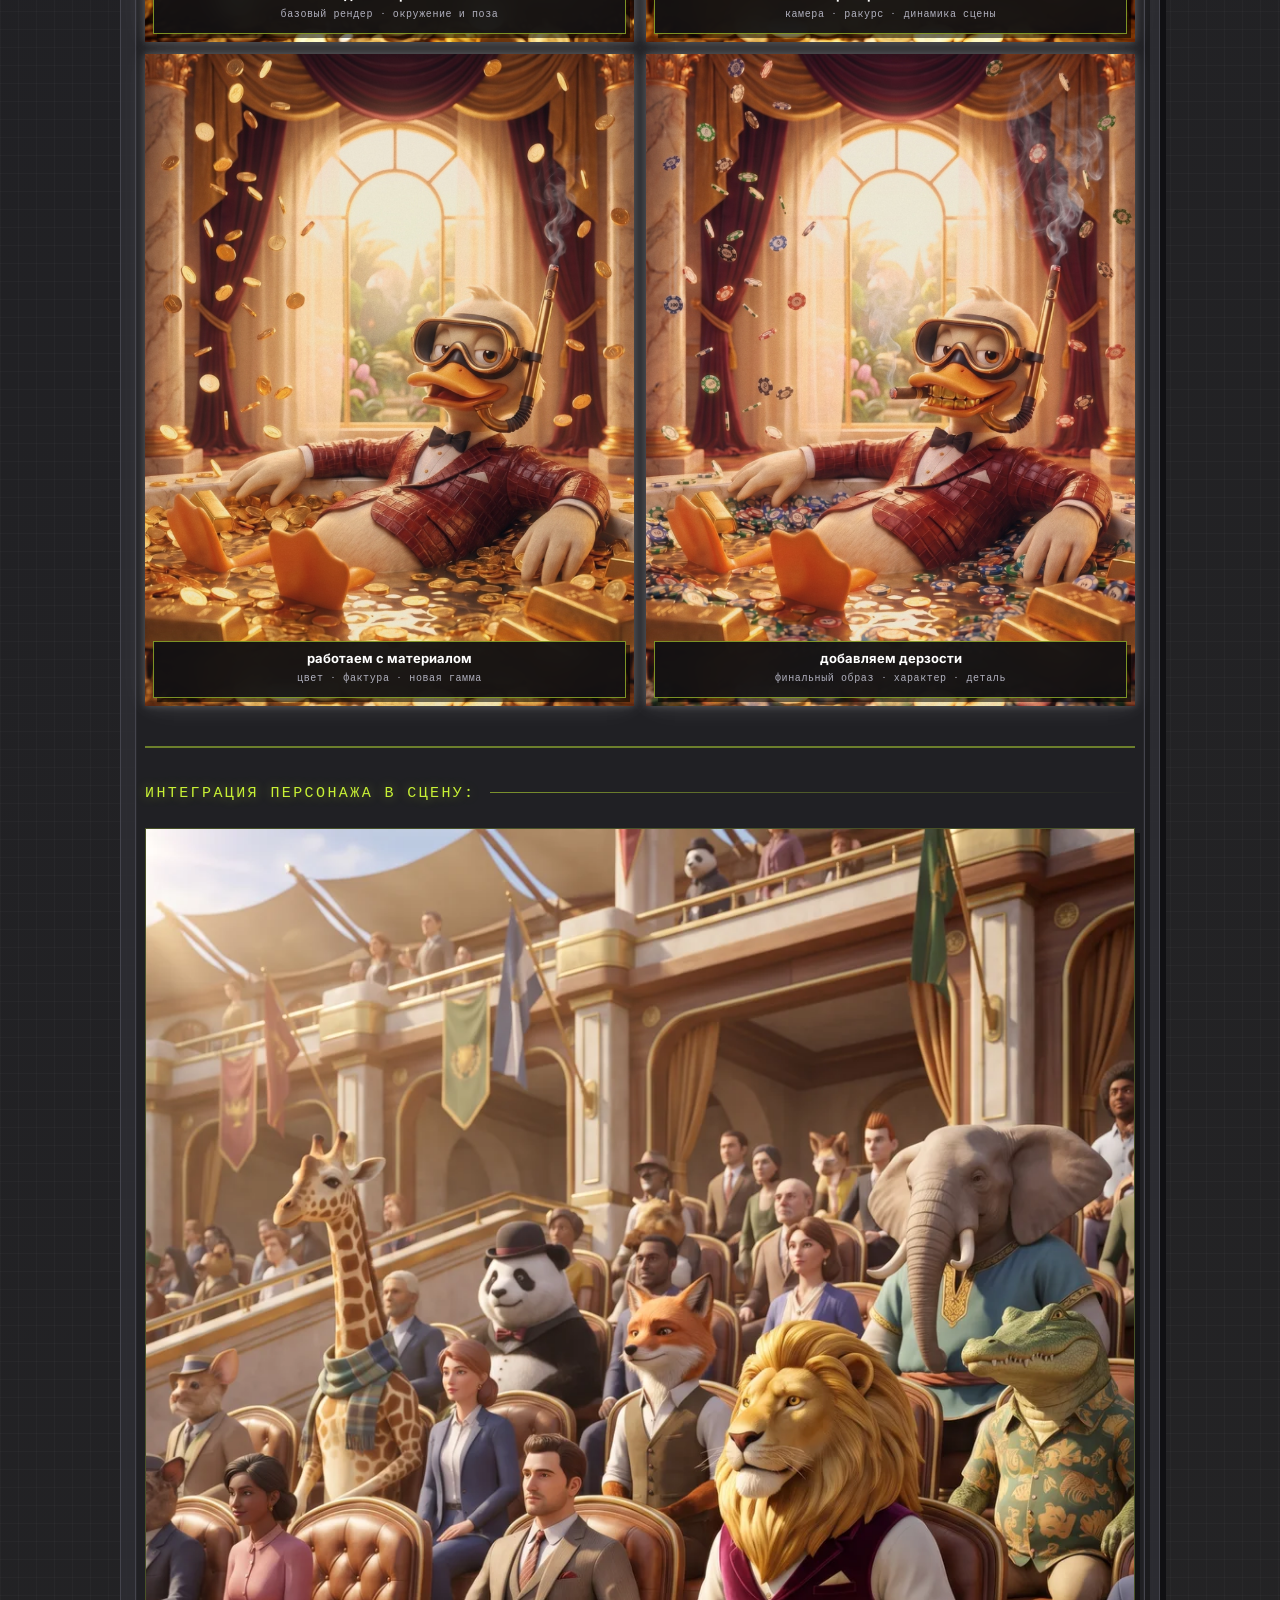
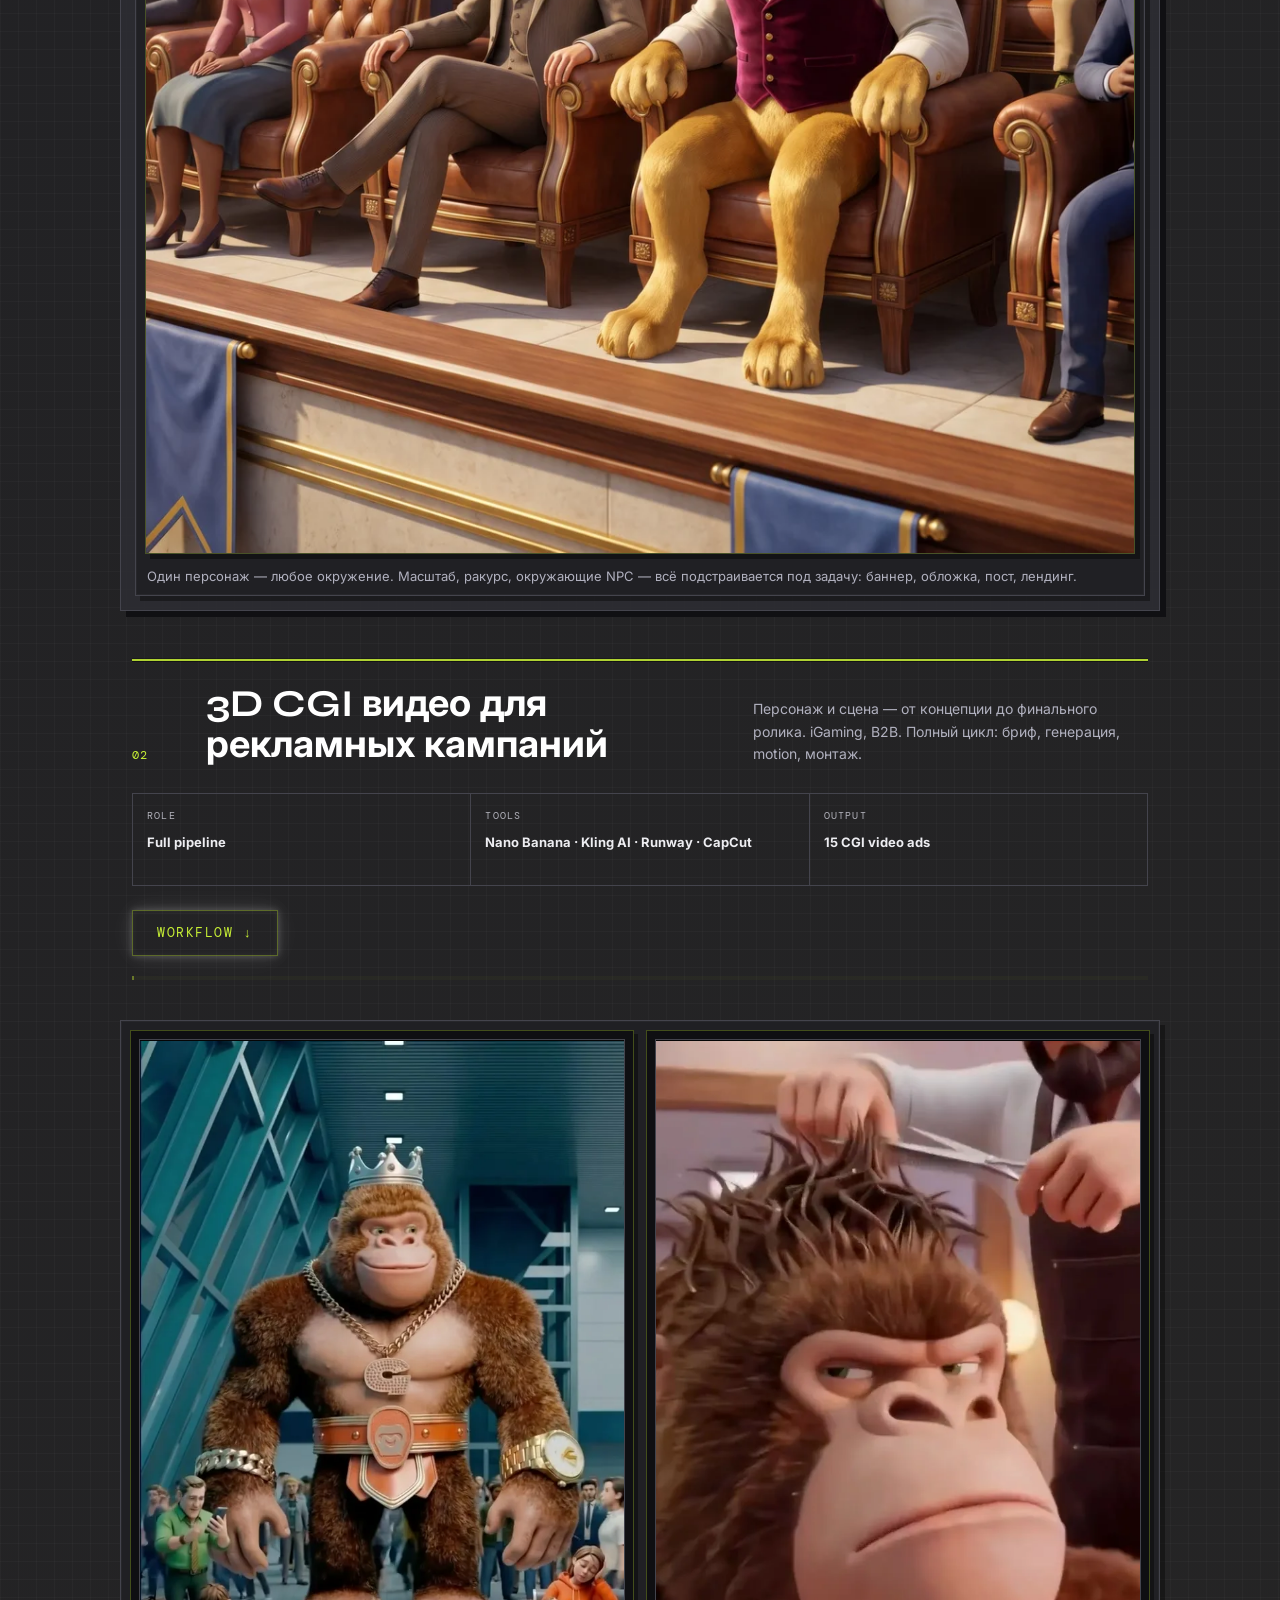
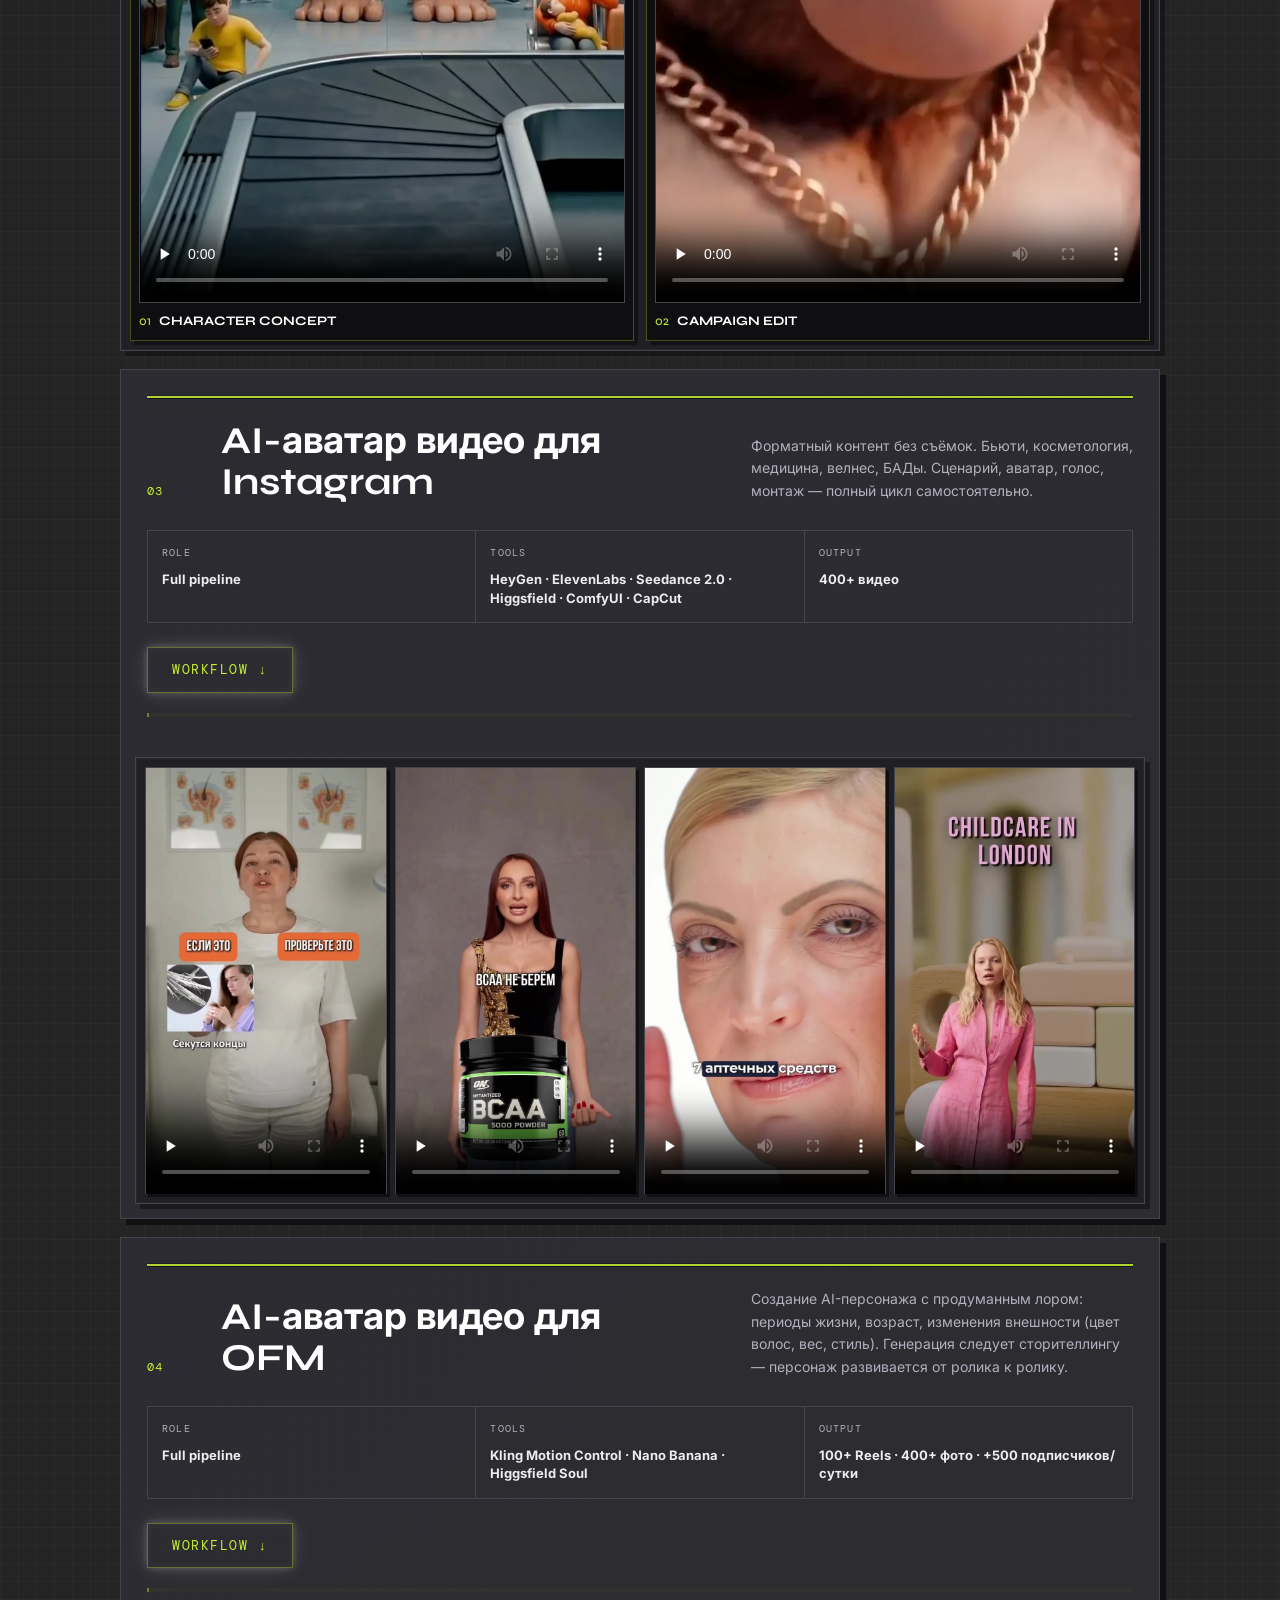
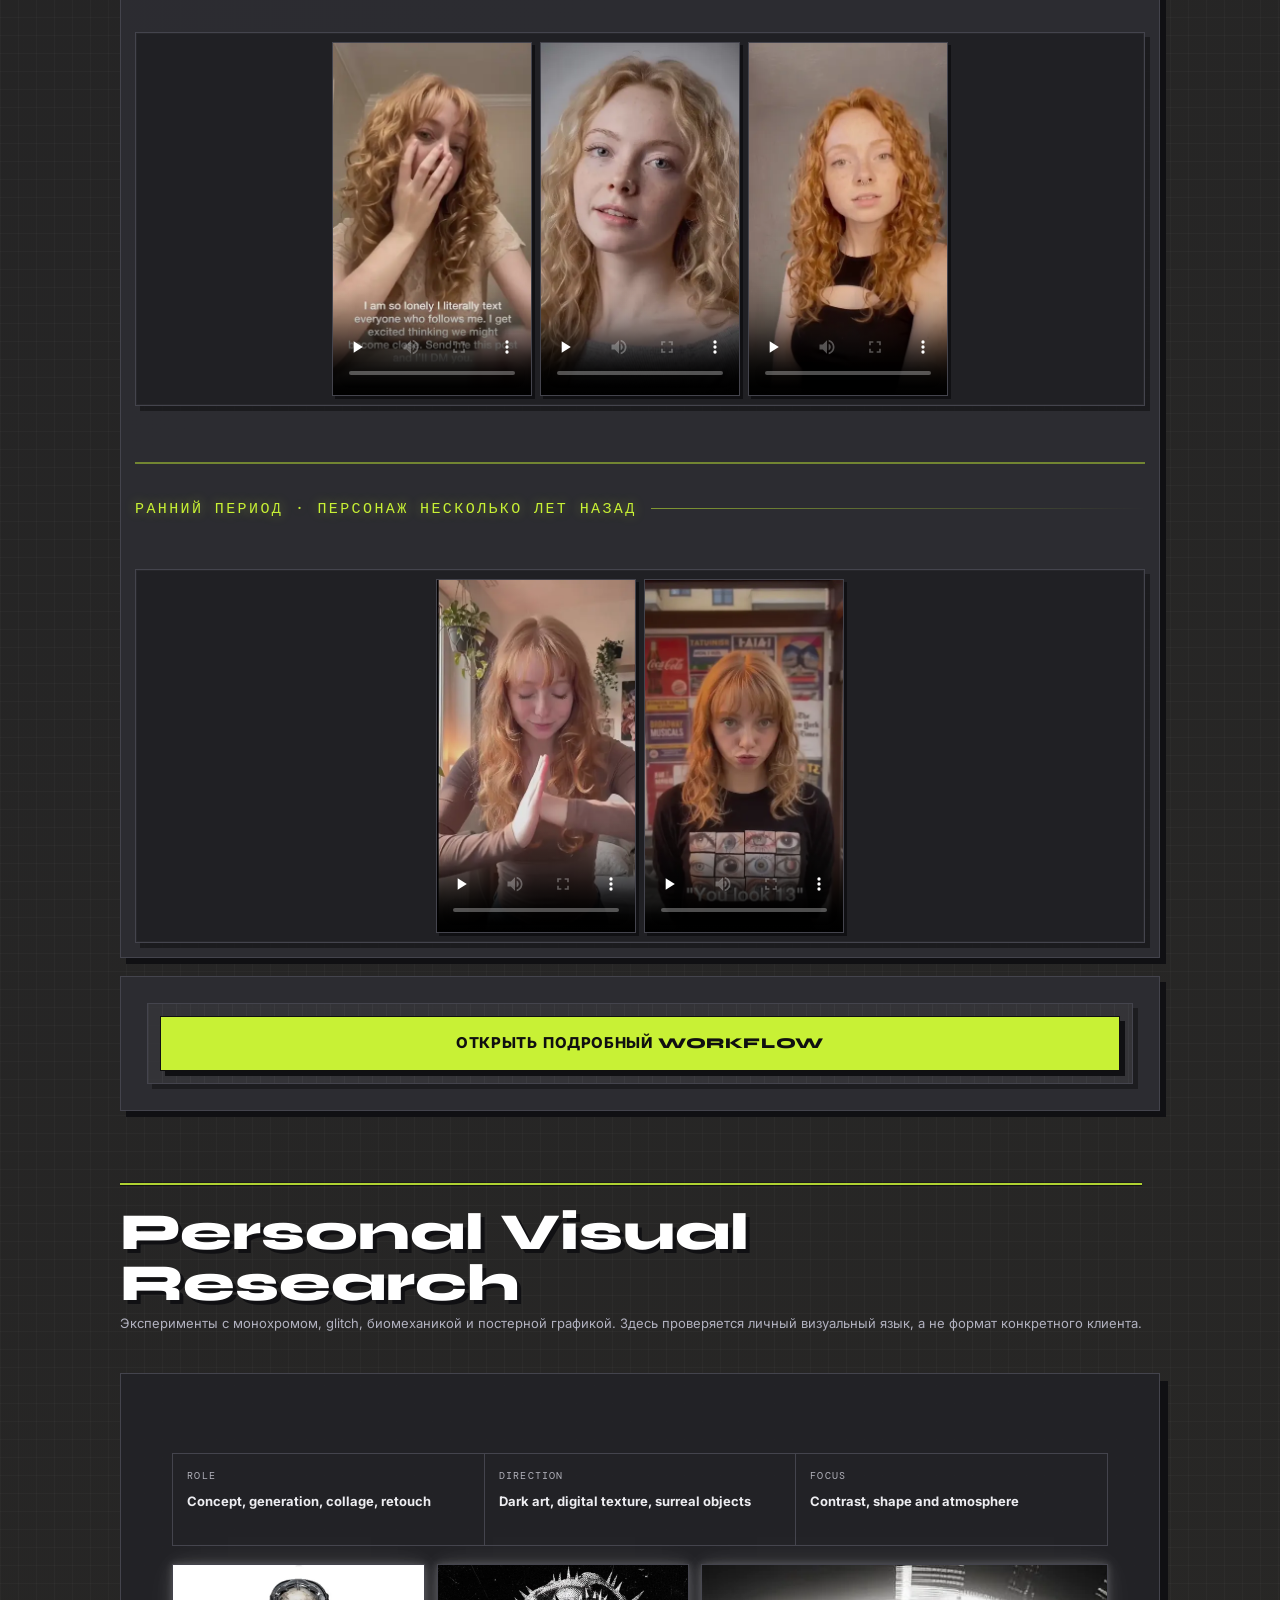
==== commit 2ffc648e: "cta-band: постер с золотой рамкой и подписью рядом с контактами" ====
--- a/index.html
+++ b/index.html
@@ -1063,13 +1063,21 @@
     </section>
 
     <section class="cta-band shell">
-      <div>
-        <strong>Создаю контент, который работает. Ищу продукт с ресурсами и команду с амбициями.</strong>
-        <span>Tbilisi / remote / relocate</span>
+      <div class="cta-band-inner">
+        <div>
+          <strong>Создаю контент, который работает. Ищу продукт с ресурсами и команду с амбициями.</strong>
+          <span>Tbilisi / remote / relocate</span>
+        </div>
+        <div class="cta-buttons">
+          <a class="pixel-button primary" href="https://t.me/Glitrsartra">Написать в Telegram</a>
+          <a class="pixel-button secondary" href="mailto:serafimkhristenko@gmail.com">Написать на почту</a>
+        </div>
       </div>
-      <div class="cta-buttons">
-        <a class="pixel-button primary" href="https://t.me/Glitrsartra">Написать в Telegram</a>
-        <a class="pixel-button secondary" href="mailto:serafimkhristenko@gmail.com">Написать на почту</a>
+      <div class="cta-poster-wrap">
+        <div class="cta-poster-frame">
+          <img src="assets/poster_sin_von_stuck.png" alt="По мотивам картины «Грех» Франца фон Штука" loading="lazy">
+          <div class="cta-poster-caption">просто мой любимый постер, по мотивам картины «Грех» (Die Sünde) немецкого художника Франца фон Штука</div>
+        </div>
       </div>
     </section>
   </main>
--- a/styles.css
+++ b/styles.css
@@ -2454,7 +2454,7 @@
 .cta-band {
   display: grid;
   grid-template-columns: minmax(0, 1fr) auto;
-  gap: 24px;
+  gap: 40px;
   align-items: center;
   margin: 96px 0 72px;
   padding: 32px 36px;
@@ -2462,6 +2462,57 @@
   border: 1px solid rgba(200,241,53,0.25);
   border-left: 4px solid var(--acid);
   box-shadow: 8px 8px 0 var(--shadow), 0 0 40px rgba(200,241,53,0.06);
+}
+
+.cta-band-inner {
+  display: flex;
+  flex-direction: column;
+  gap: 24px;
+}
+
+.cta-poster-wrap {
+  flex-shrink: 0;
+}
+
+.cta-poster-frame {
+  position: relative;
+  width: 220px;
+  padding: 10px;
+  background: linear-gradient(135deg, #2a1f0a, #4a3010, #2a1f0a);
+  border: 2px solid #8b6914;
+  box-shadow:
+    0 0 0 1px #c8a84b,
+    0 0 0 3px #6b4f0d,
+    0 0 0 4px #c8a84b,
+    6px 6px 20px rgba(0,0,0,0.6);
+}
+
+.cta-poster-frame::before {
+  content: "";
+  position: absolute;
+  inset: 4px;
+  border: 1px solid rgba(200, 168, 75, 0.4);
+  pointer-events: none;
+  z-index: 1;
+}
+
+.cta-poster-frame img {
+  display: block;
+  width: 100%;
+  height: auto;
+  filter: sepia(0.08) contrast(1.05);
+}
+
+.cta-poster-caption {
+  margin-top: 10px;
+  padding: 0 2px;
+  color: #a8884a;
+  font-family: "DM Mono", monospace;
+  font-size: 9px;
+  letter-spacing: 0.04em;
+  line-height: 1.5;
+  text-align: center;
+  font-style: italic;
 }
 
 .cta-buttons {
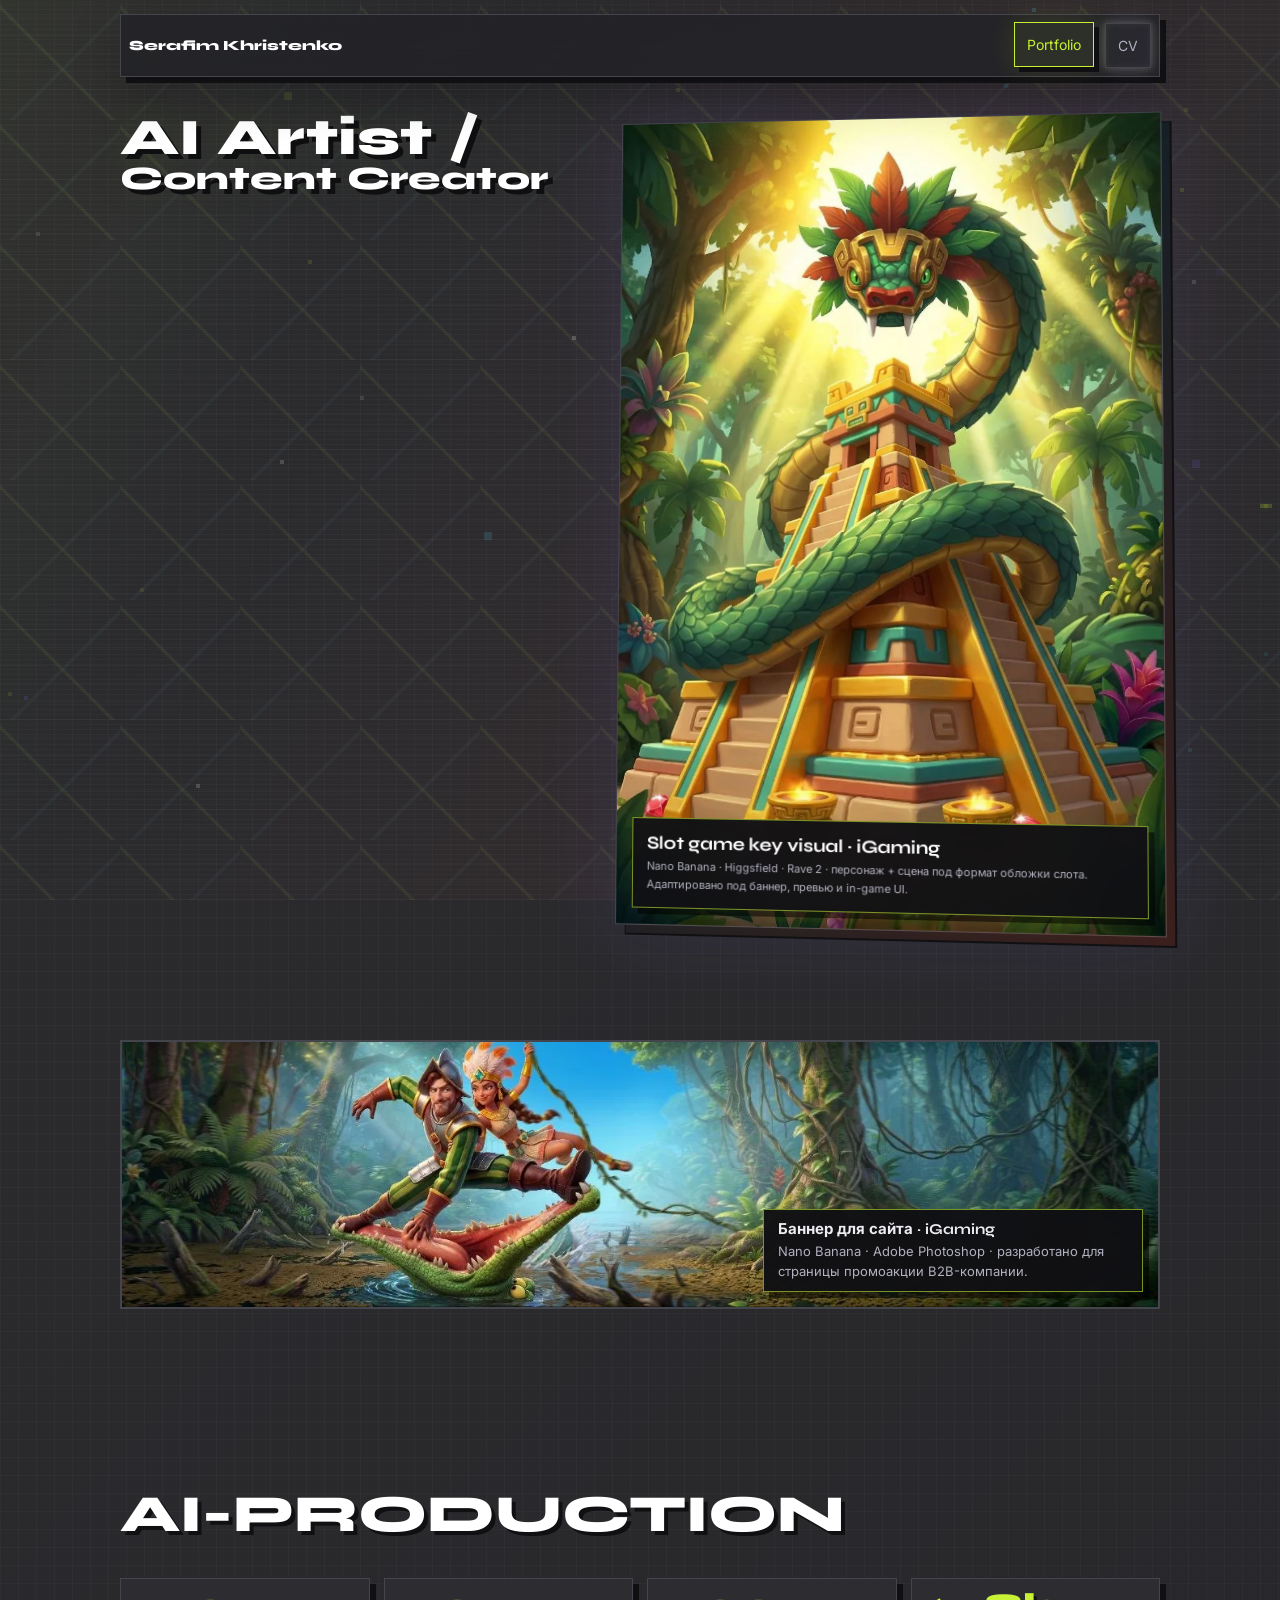
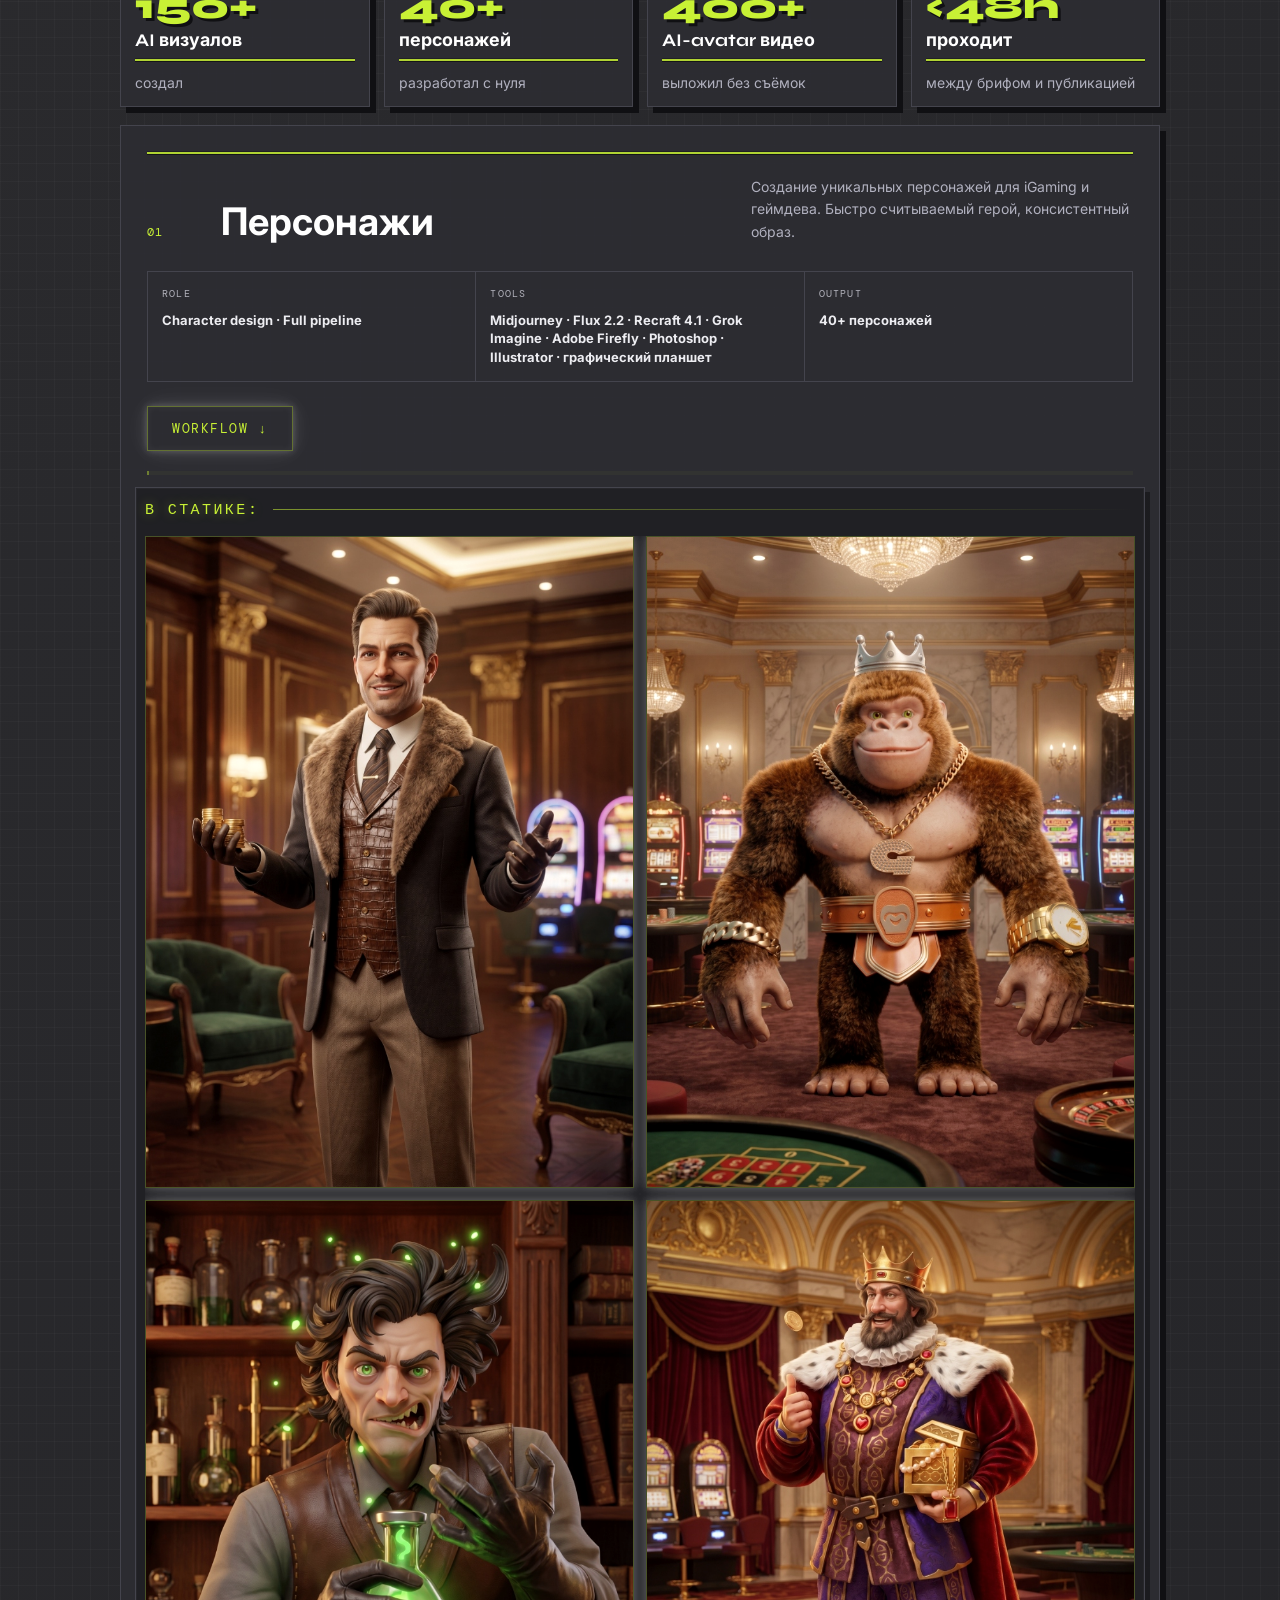
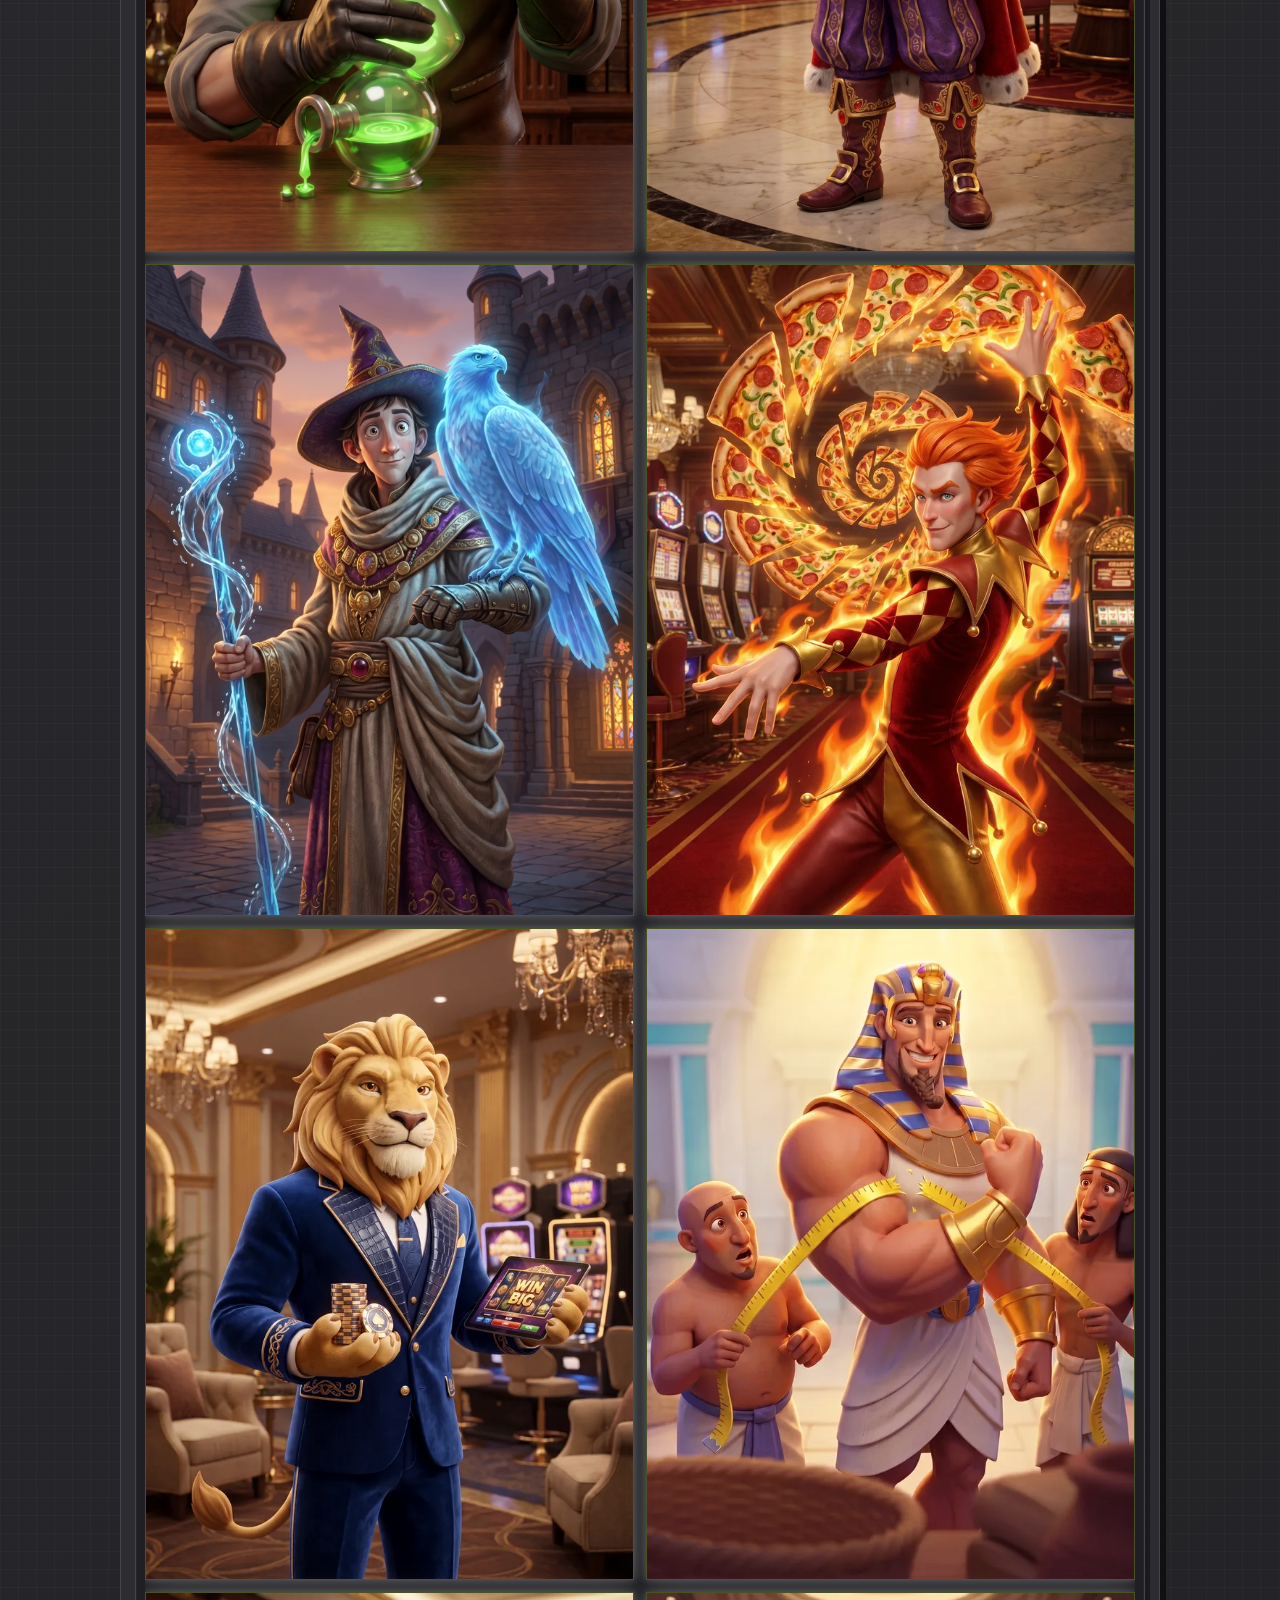
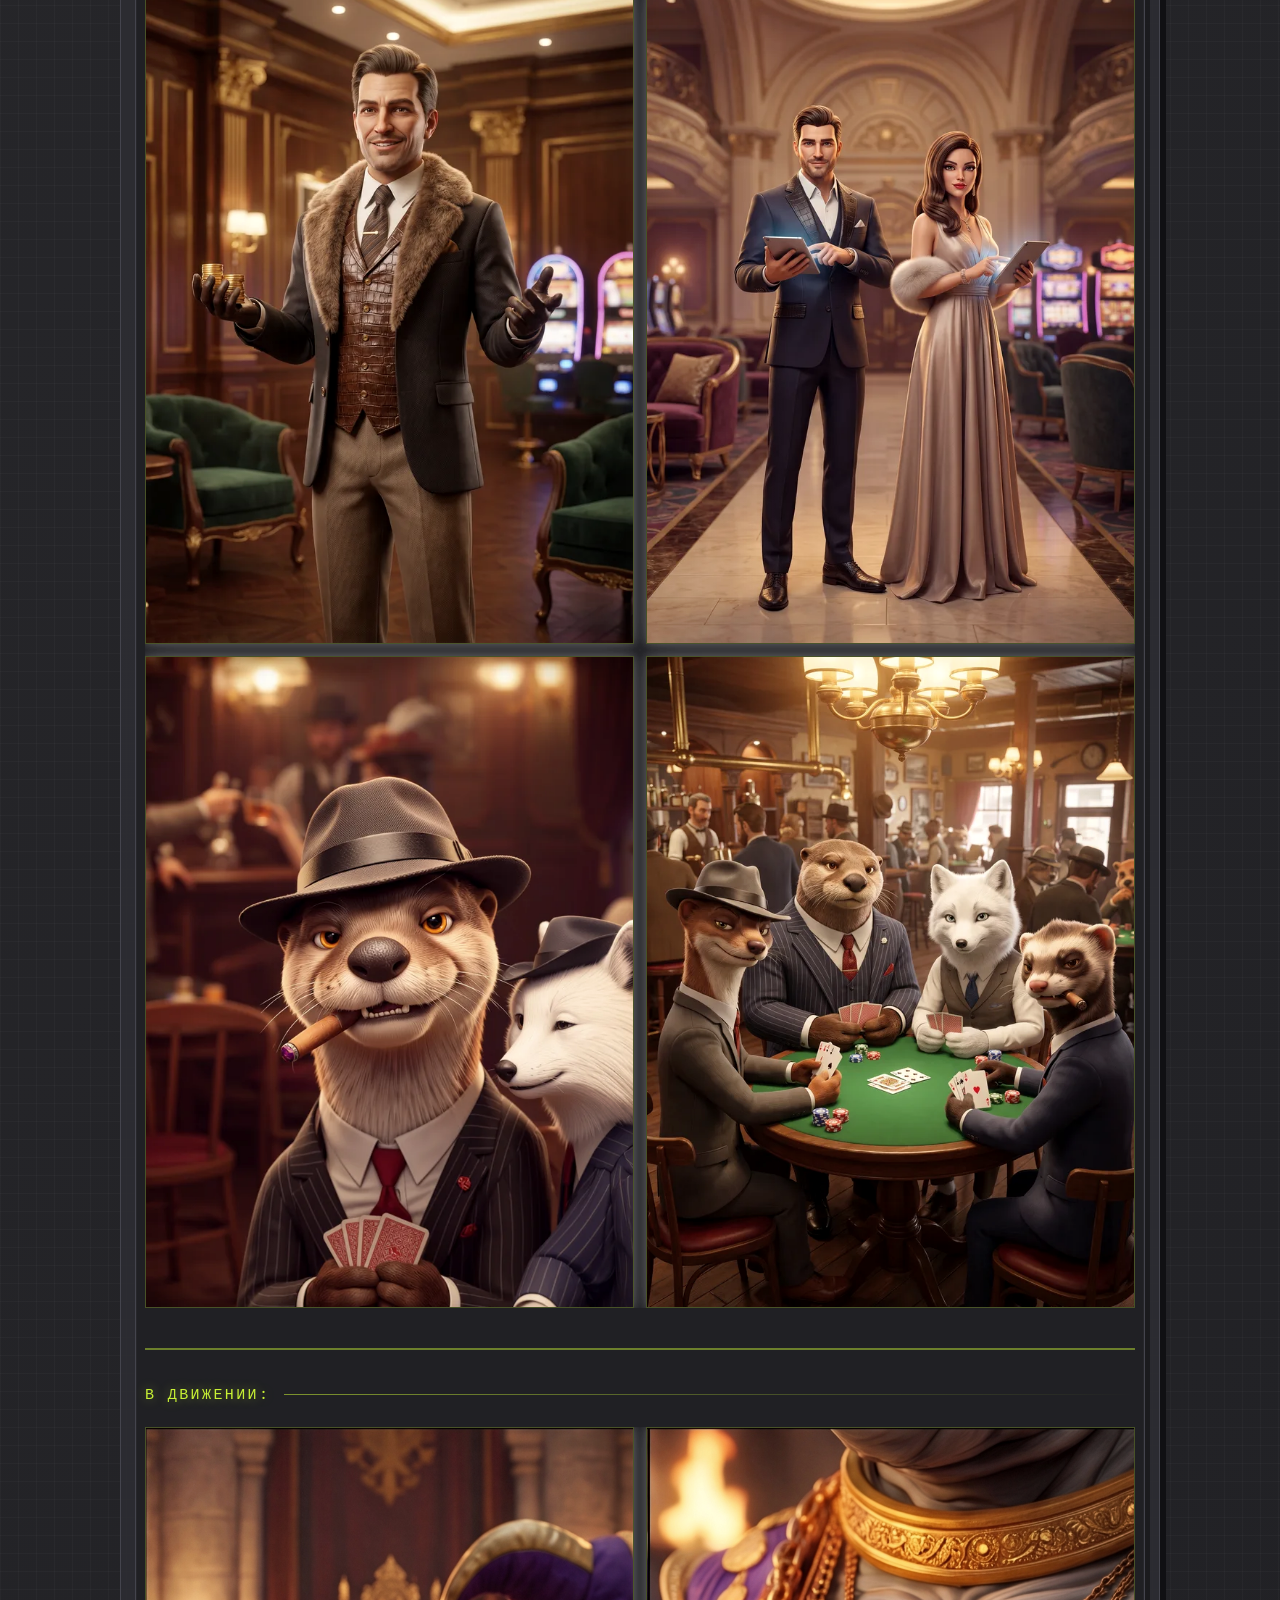
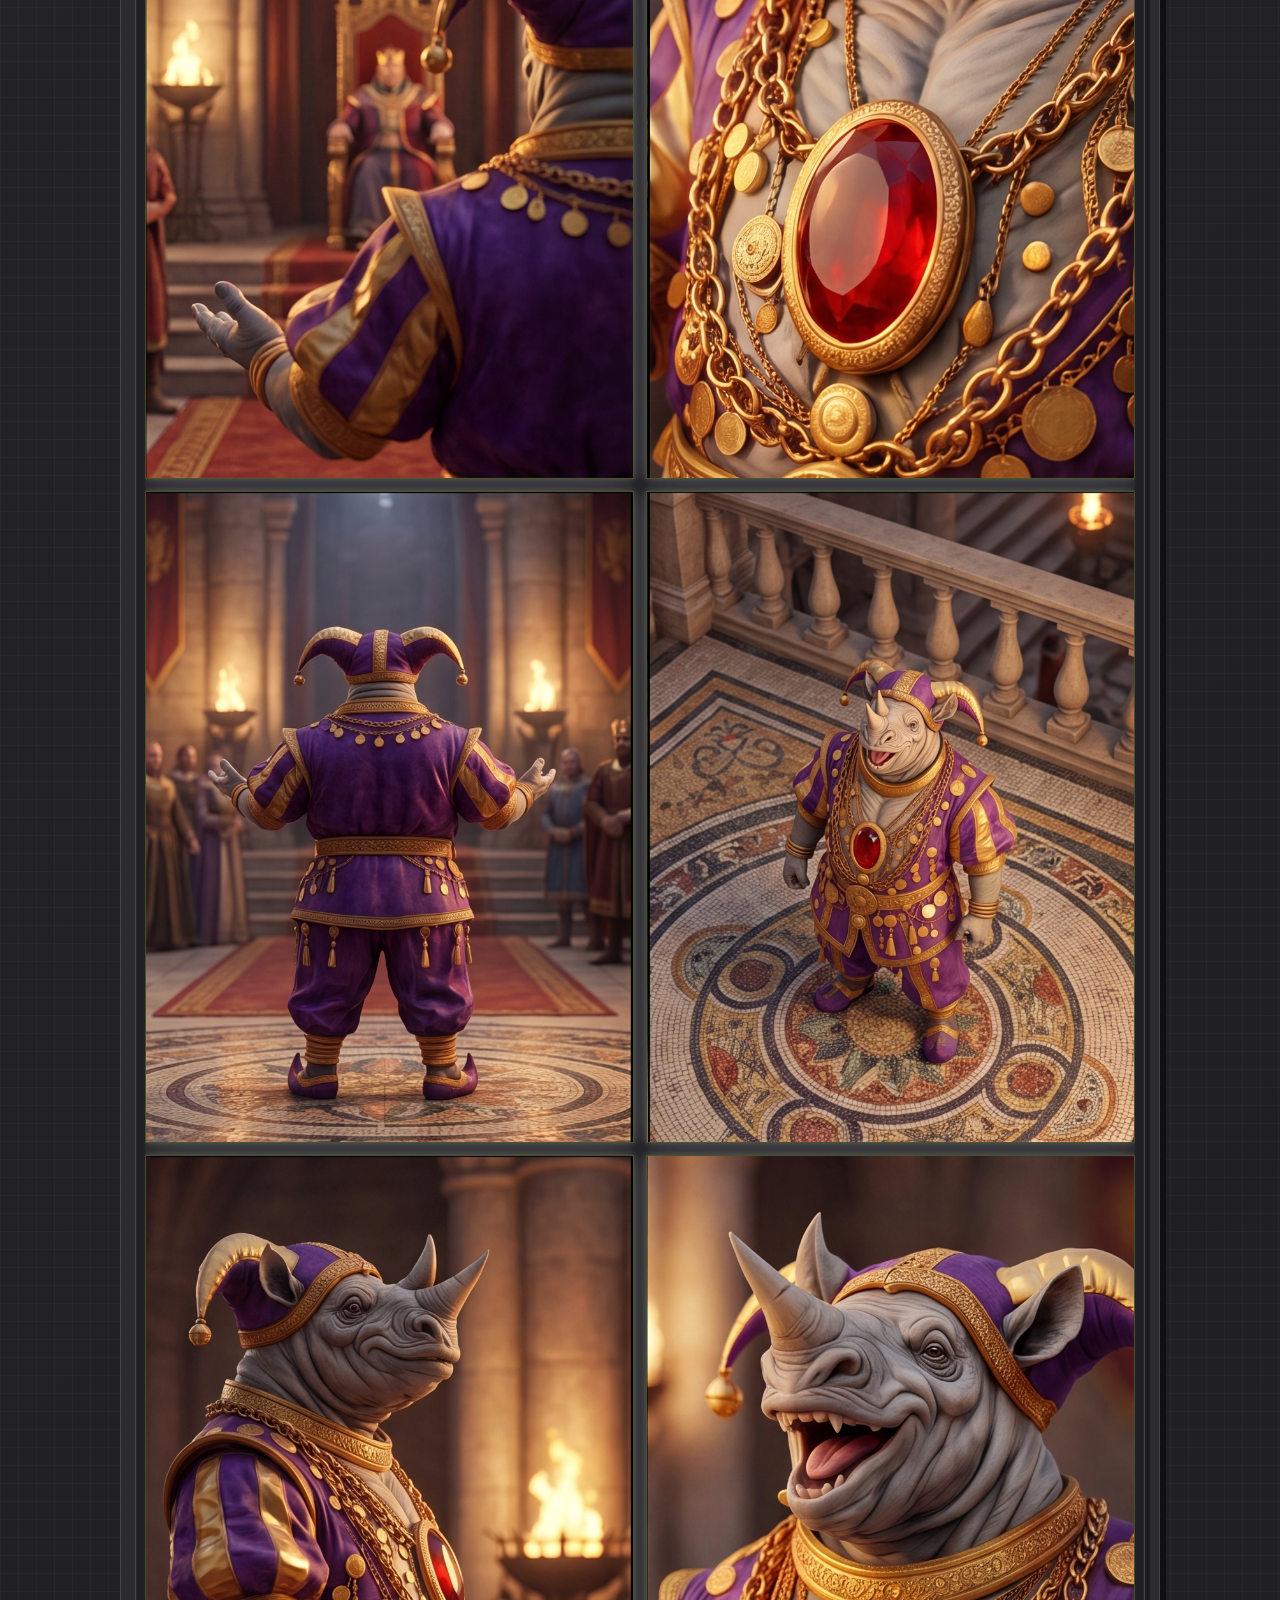
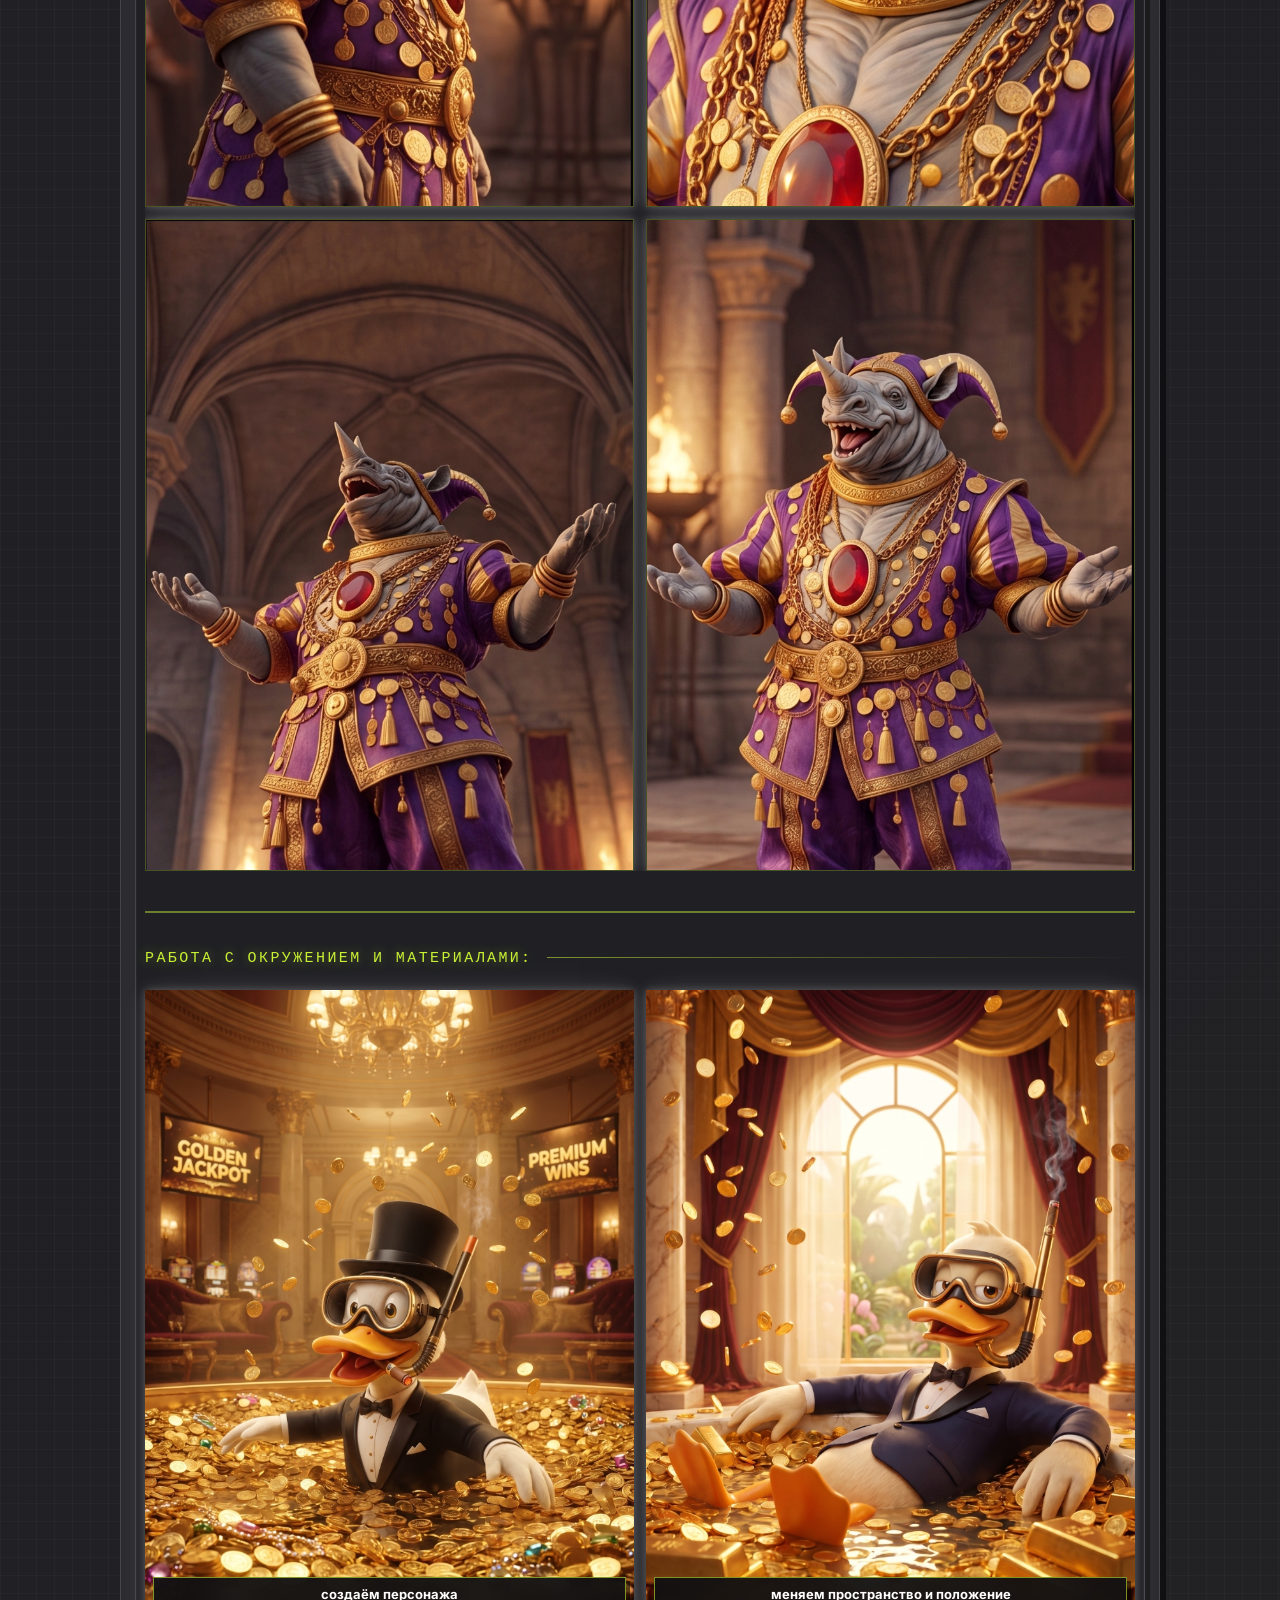
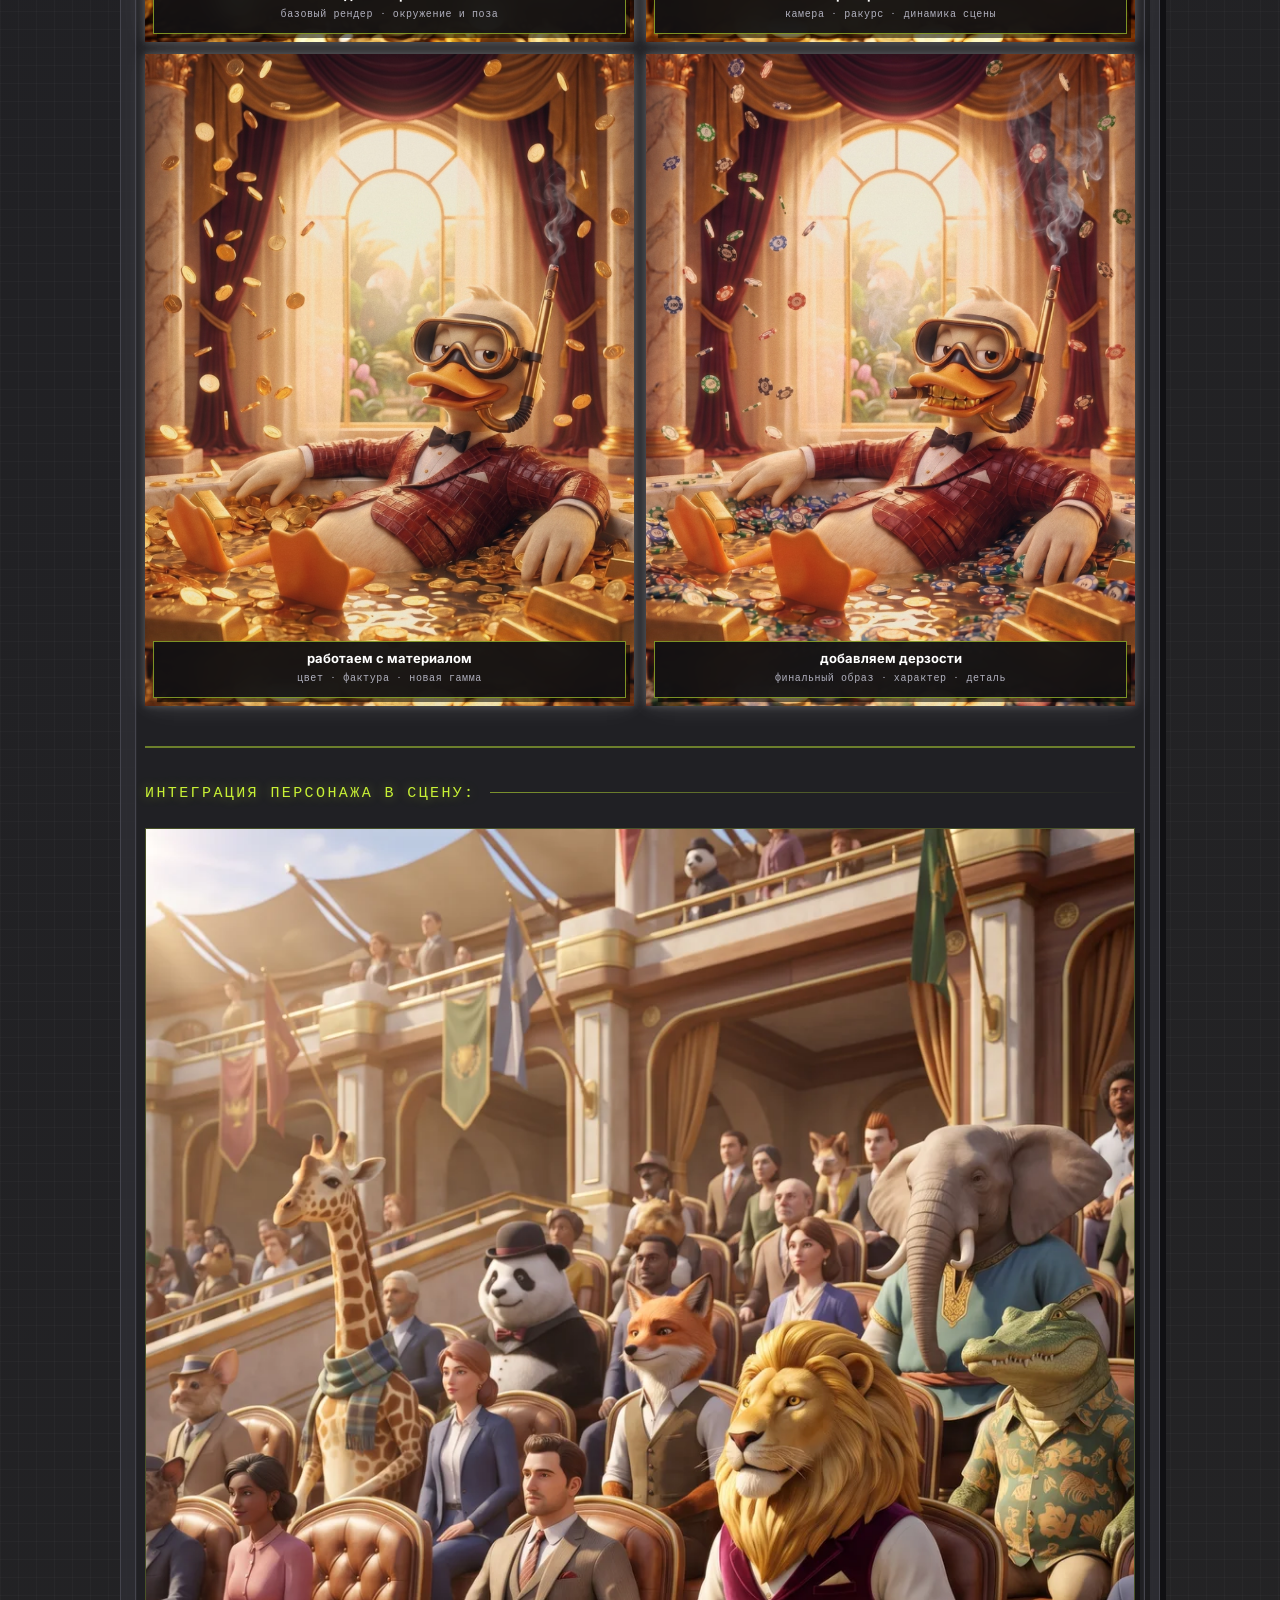
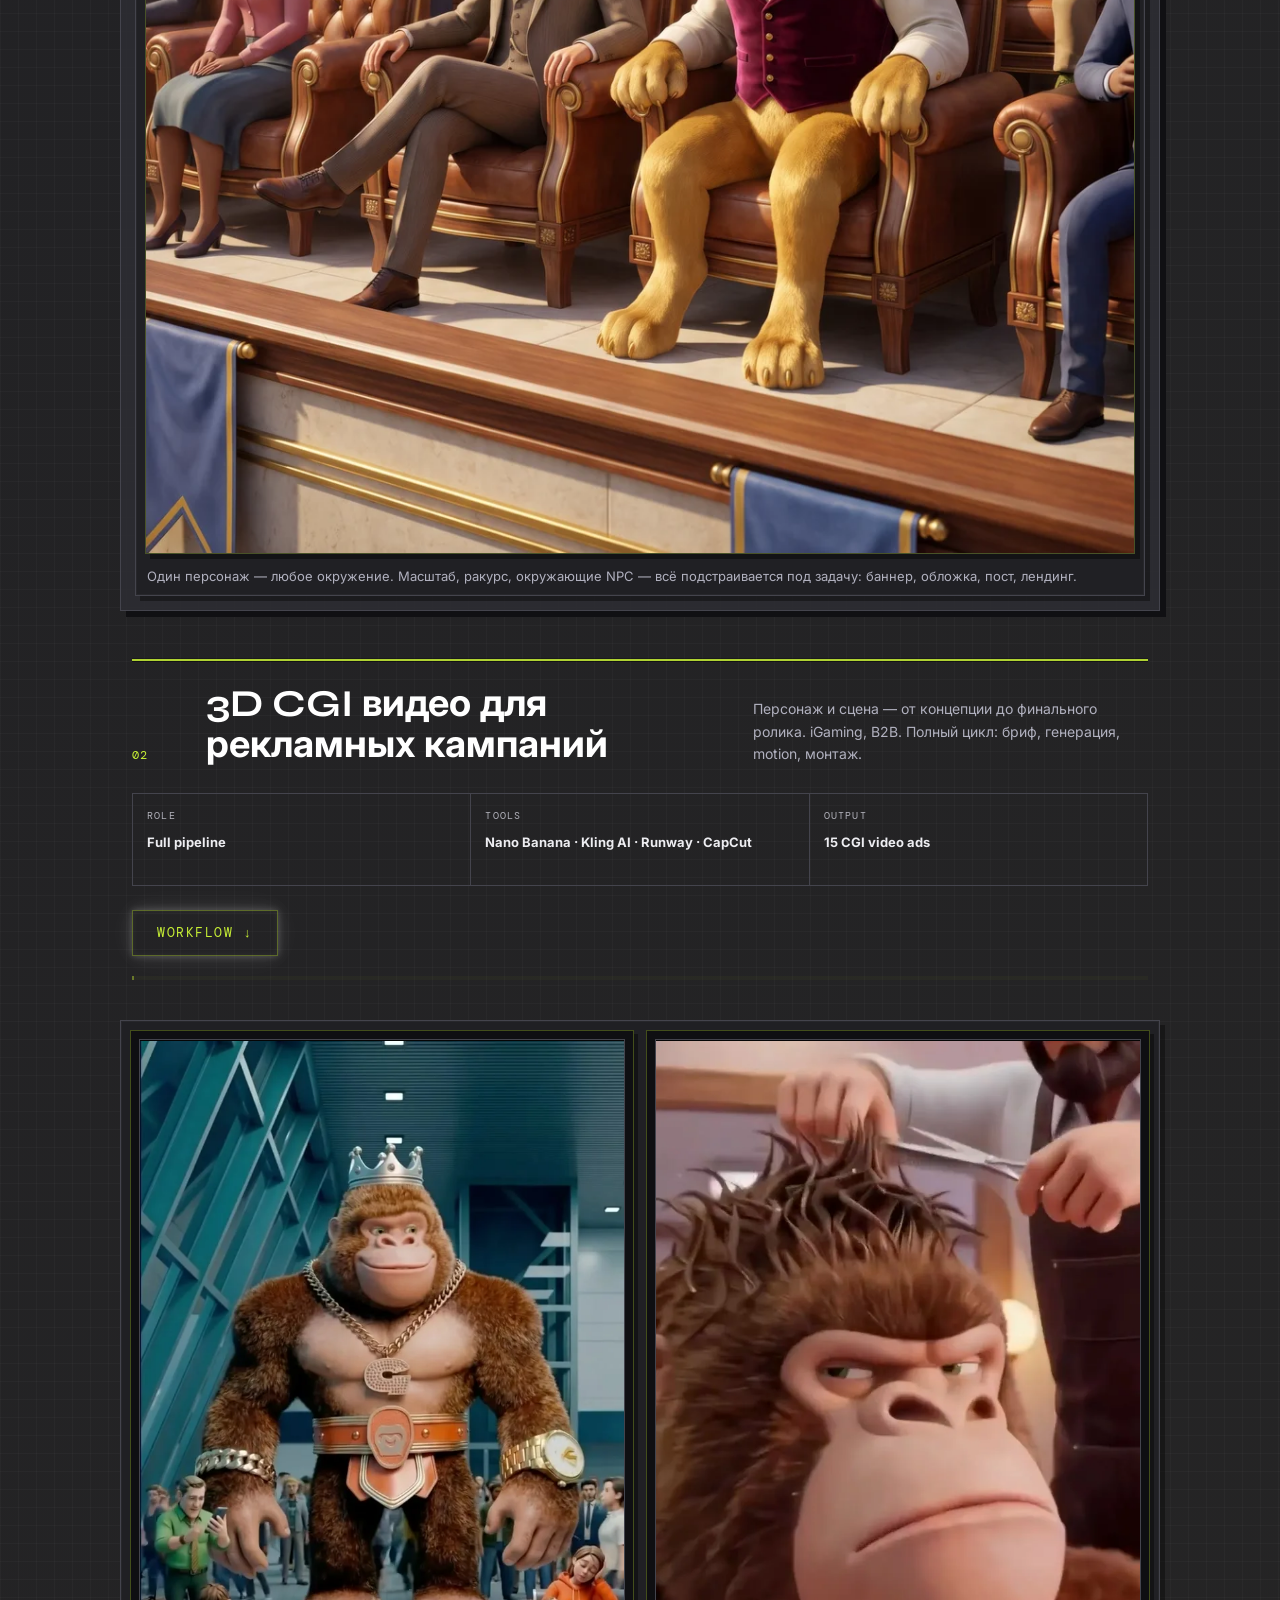
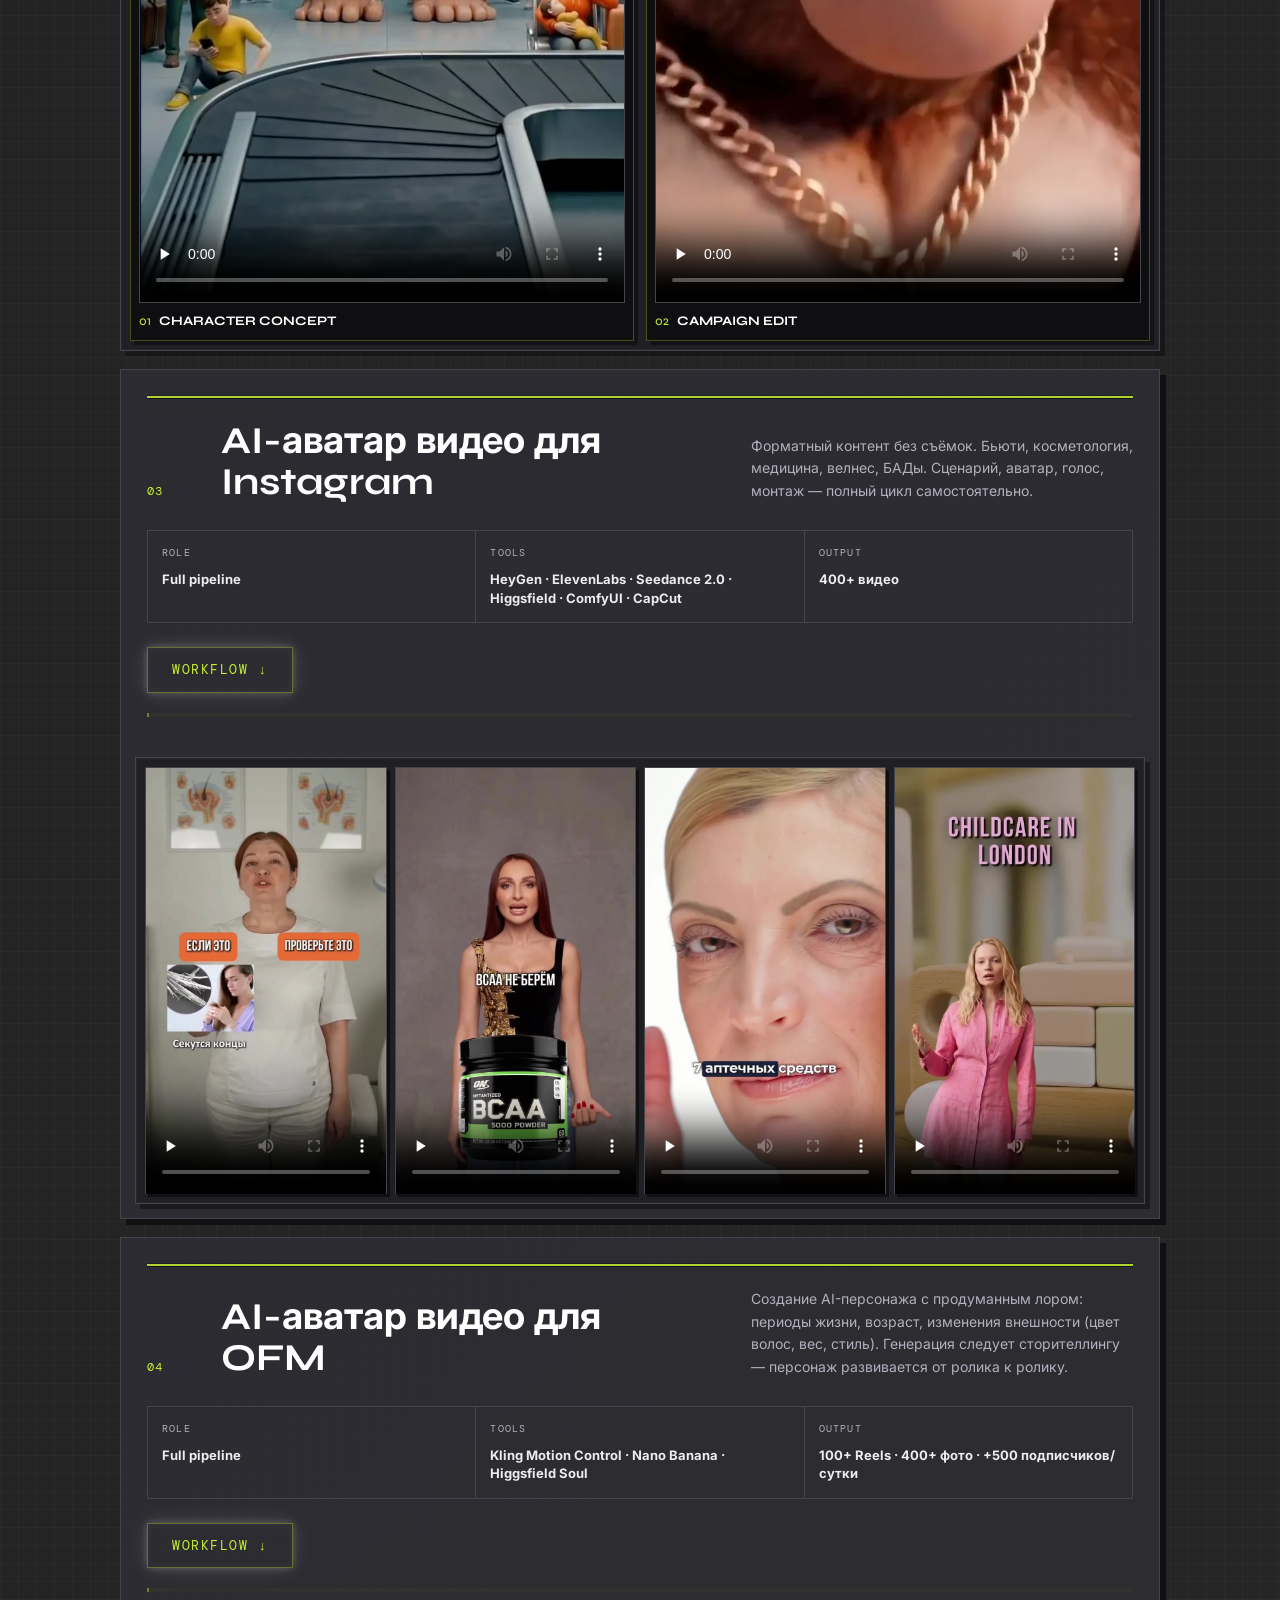
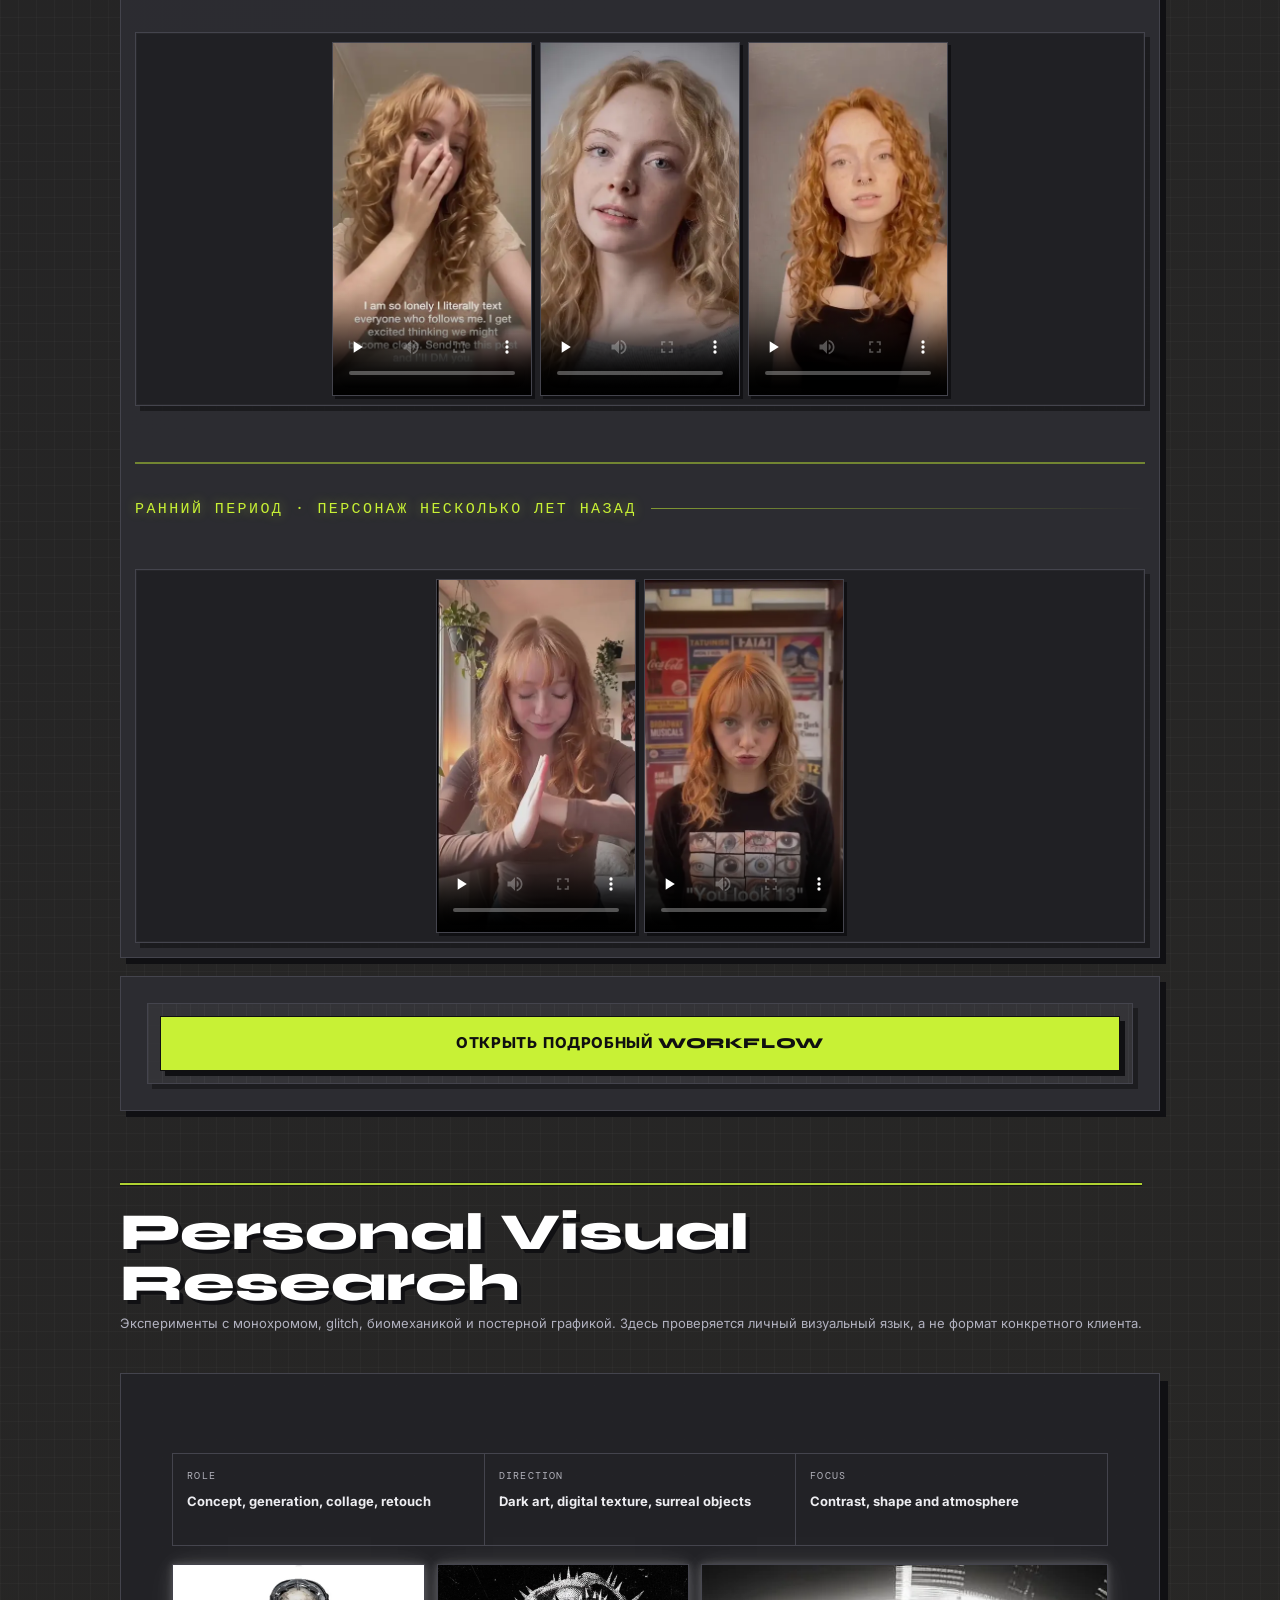
==== commit 63190937: "mobile: баннер маленький без плашки, видео aspect-ratio 9/16" ====
--- a/index.html
+++ b/index.html
@@ -134,6 +134,23 @@
     @media (max-width: 700px) {
       .production-panel-head {
         grid-template-columns: 1fr;
+      }
+
+      /* Баннер на мобиле — маленький, без плашки */
+      .wide-banner-wrap .production-wide-visual img {
+        max-height: 140px;
+        object-fit: cover;
+      }
+      .wide-banner-label {
+        display: none;
+      }
+
+      /* Видео — фиксируем соотношение сторон чтобы не было бага */
+      .avatar-demo-video {
+        height: auto;
+        min-height: 0;
+        aspect-ratio: 9 / 16;
+        object-fit: cover;
       }
     }
 
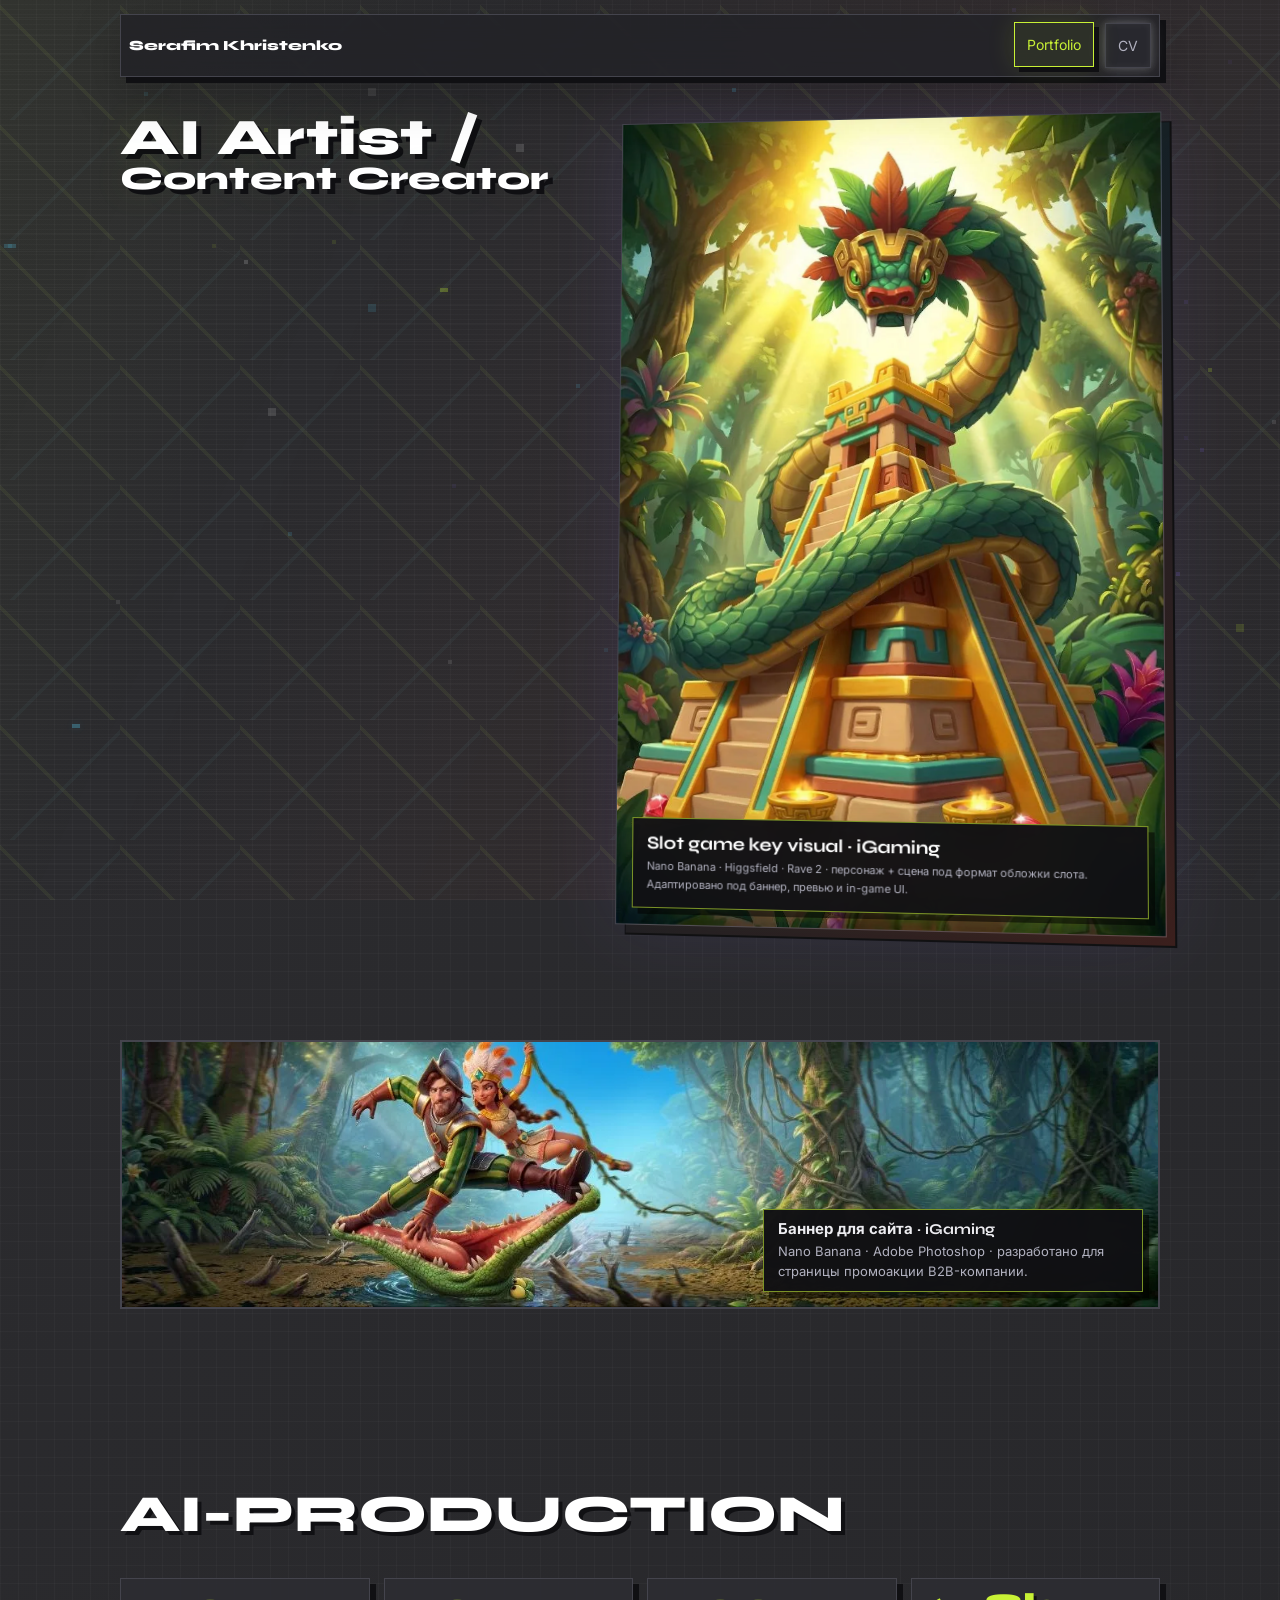
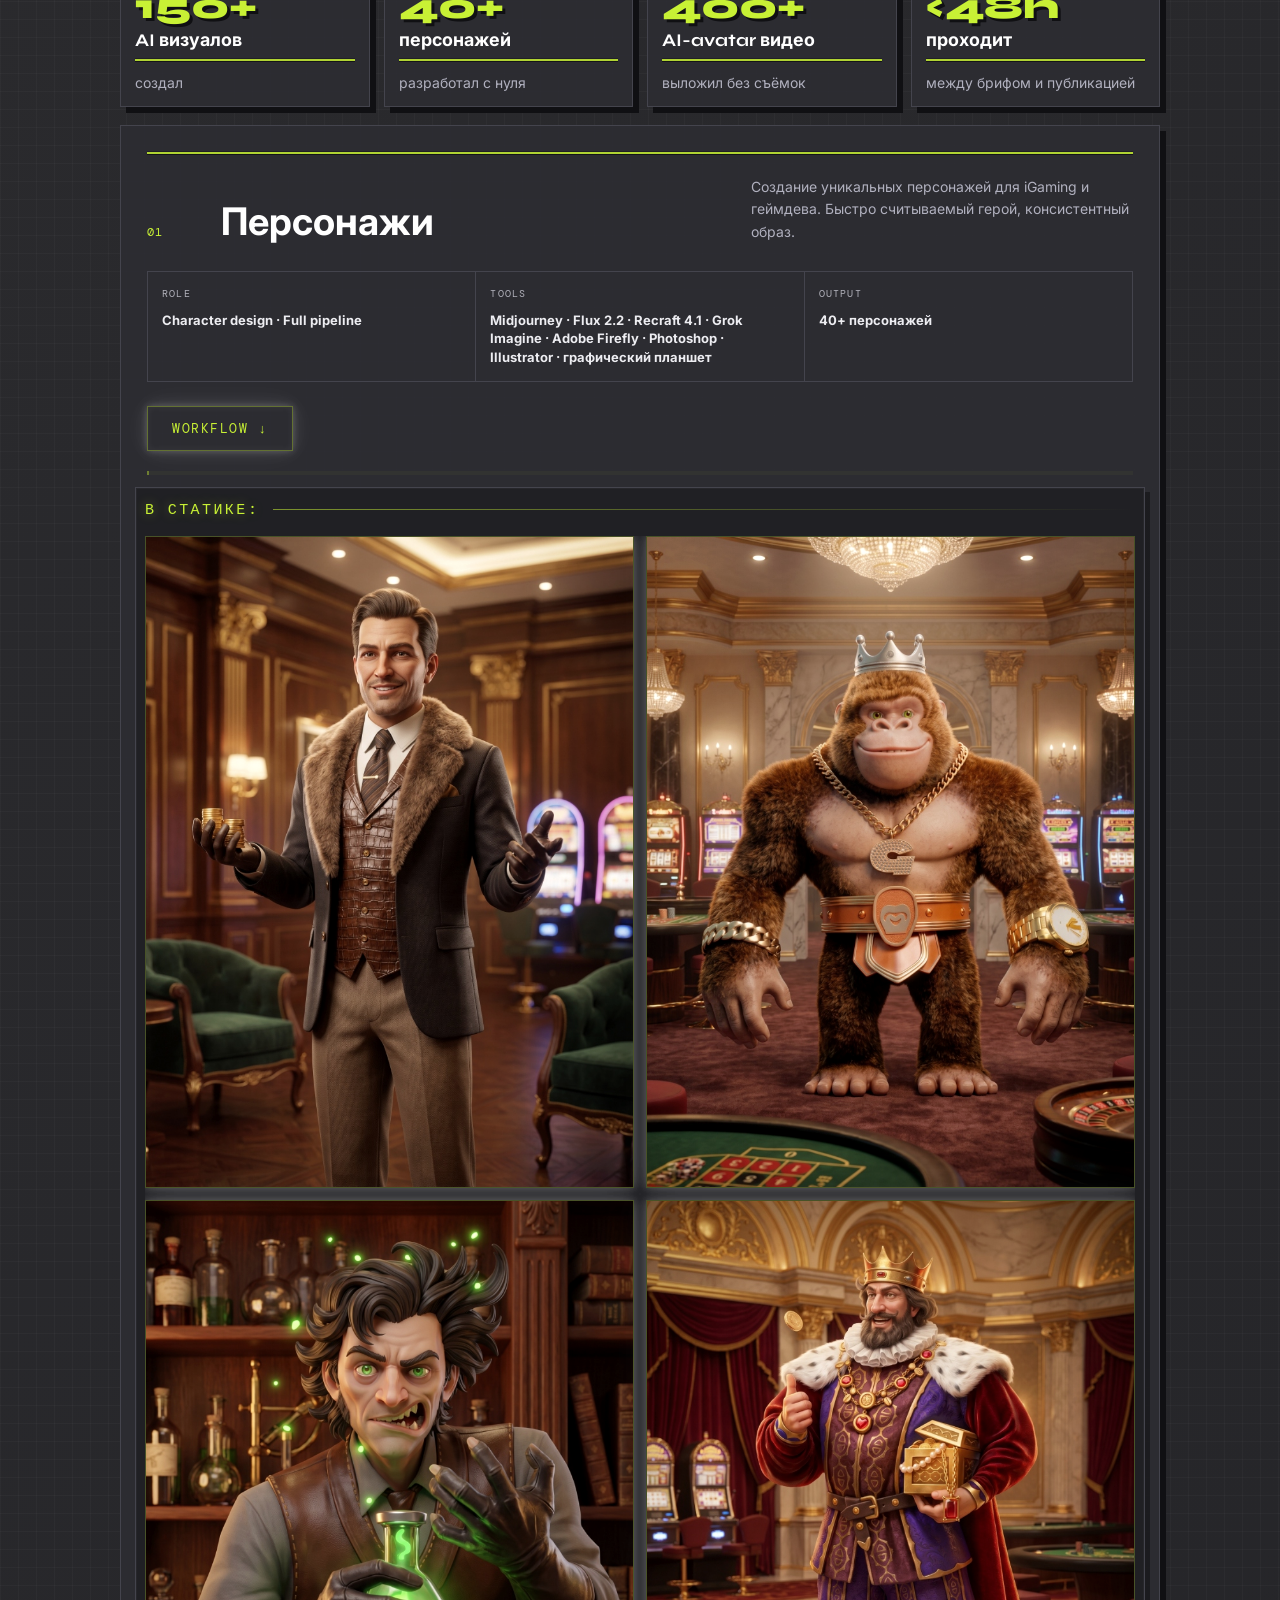
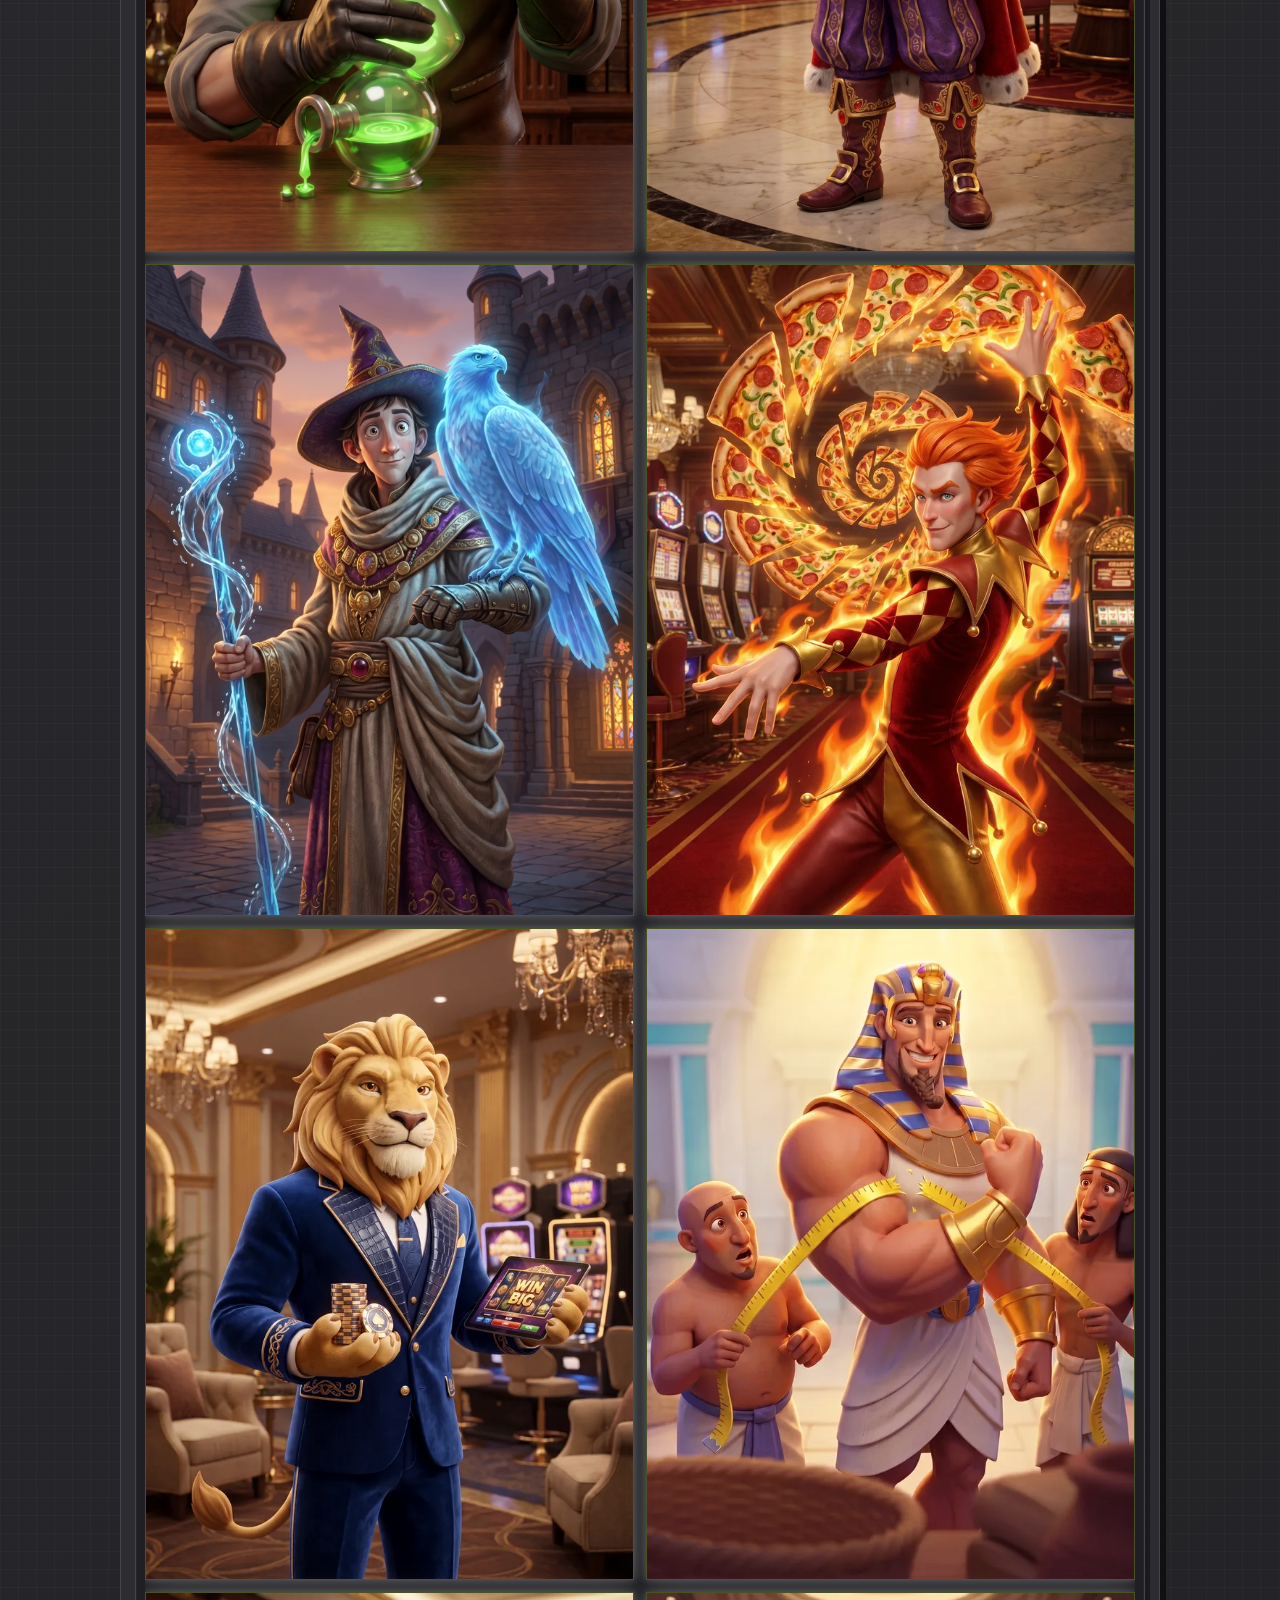
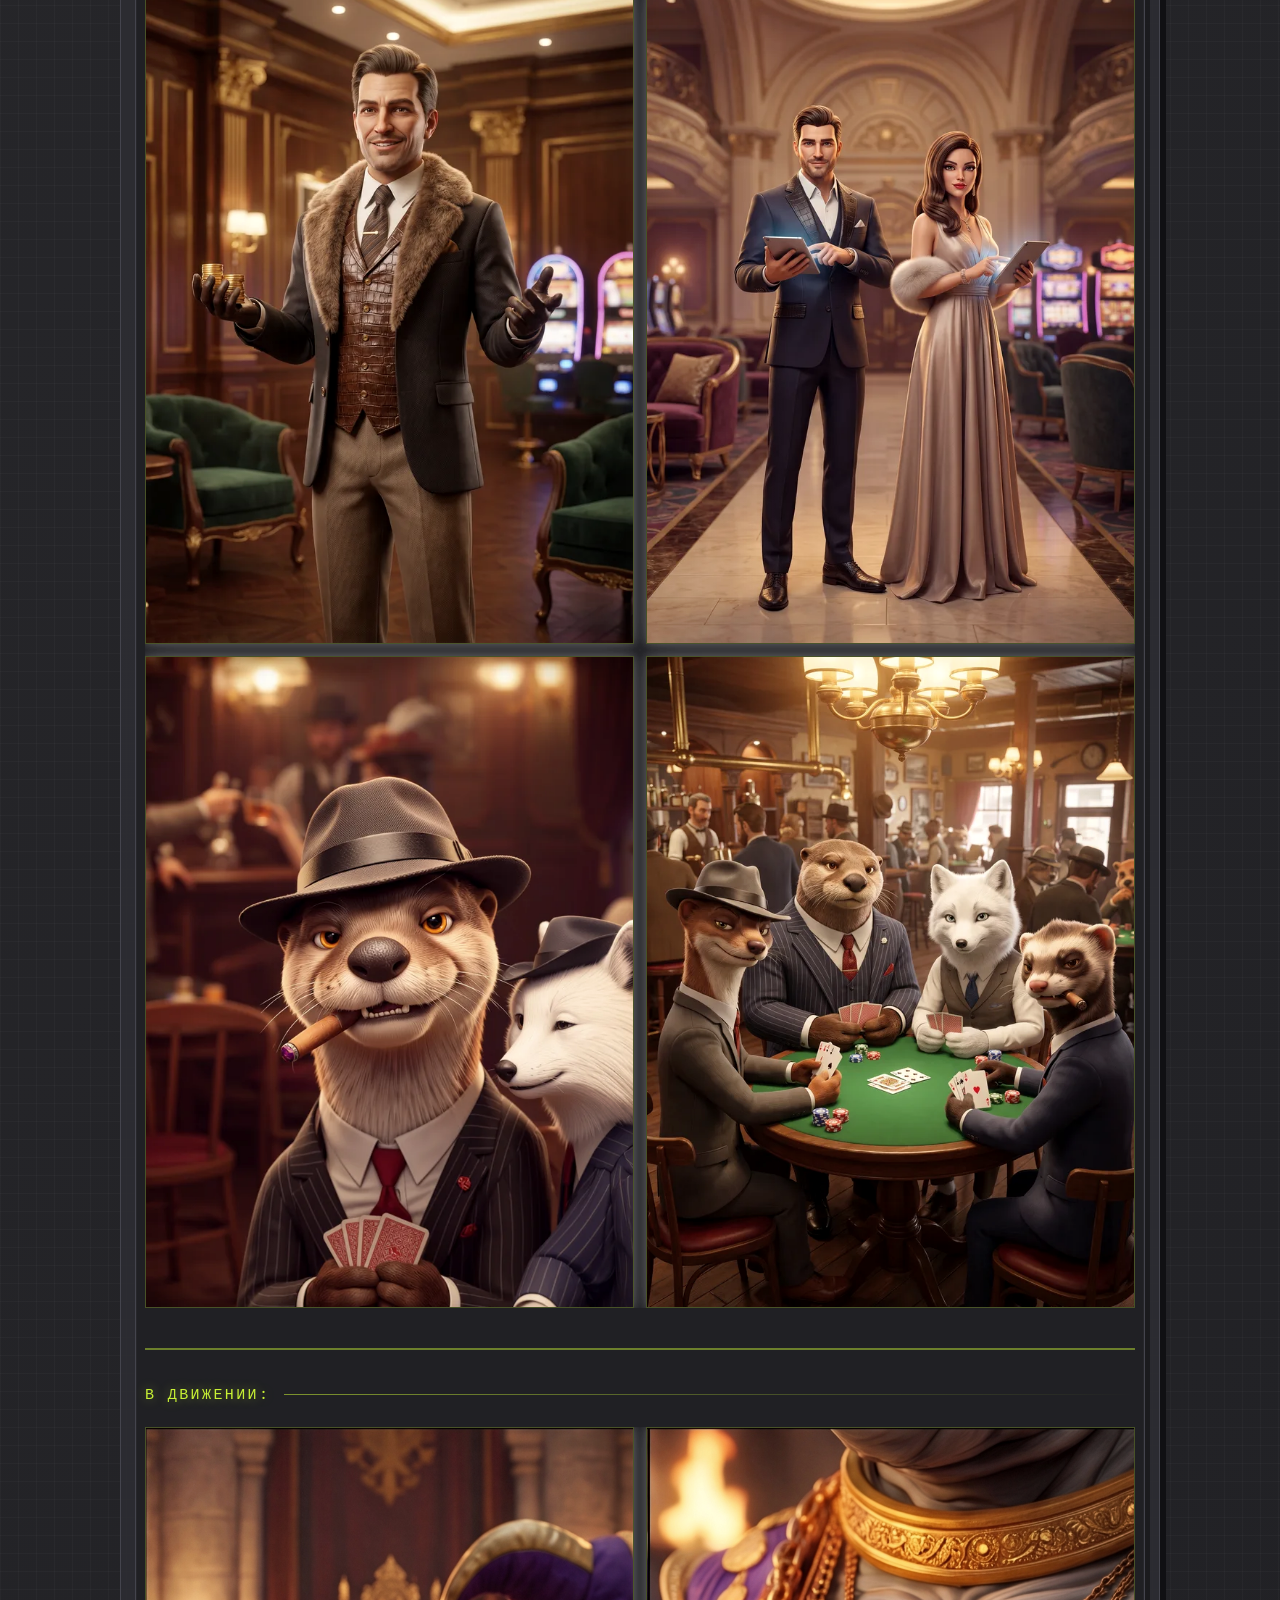
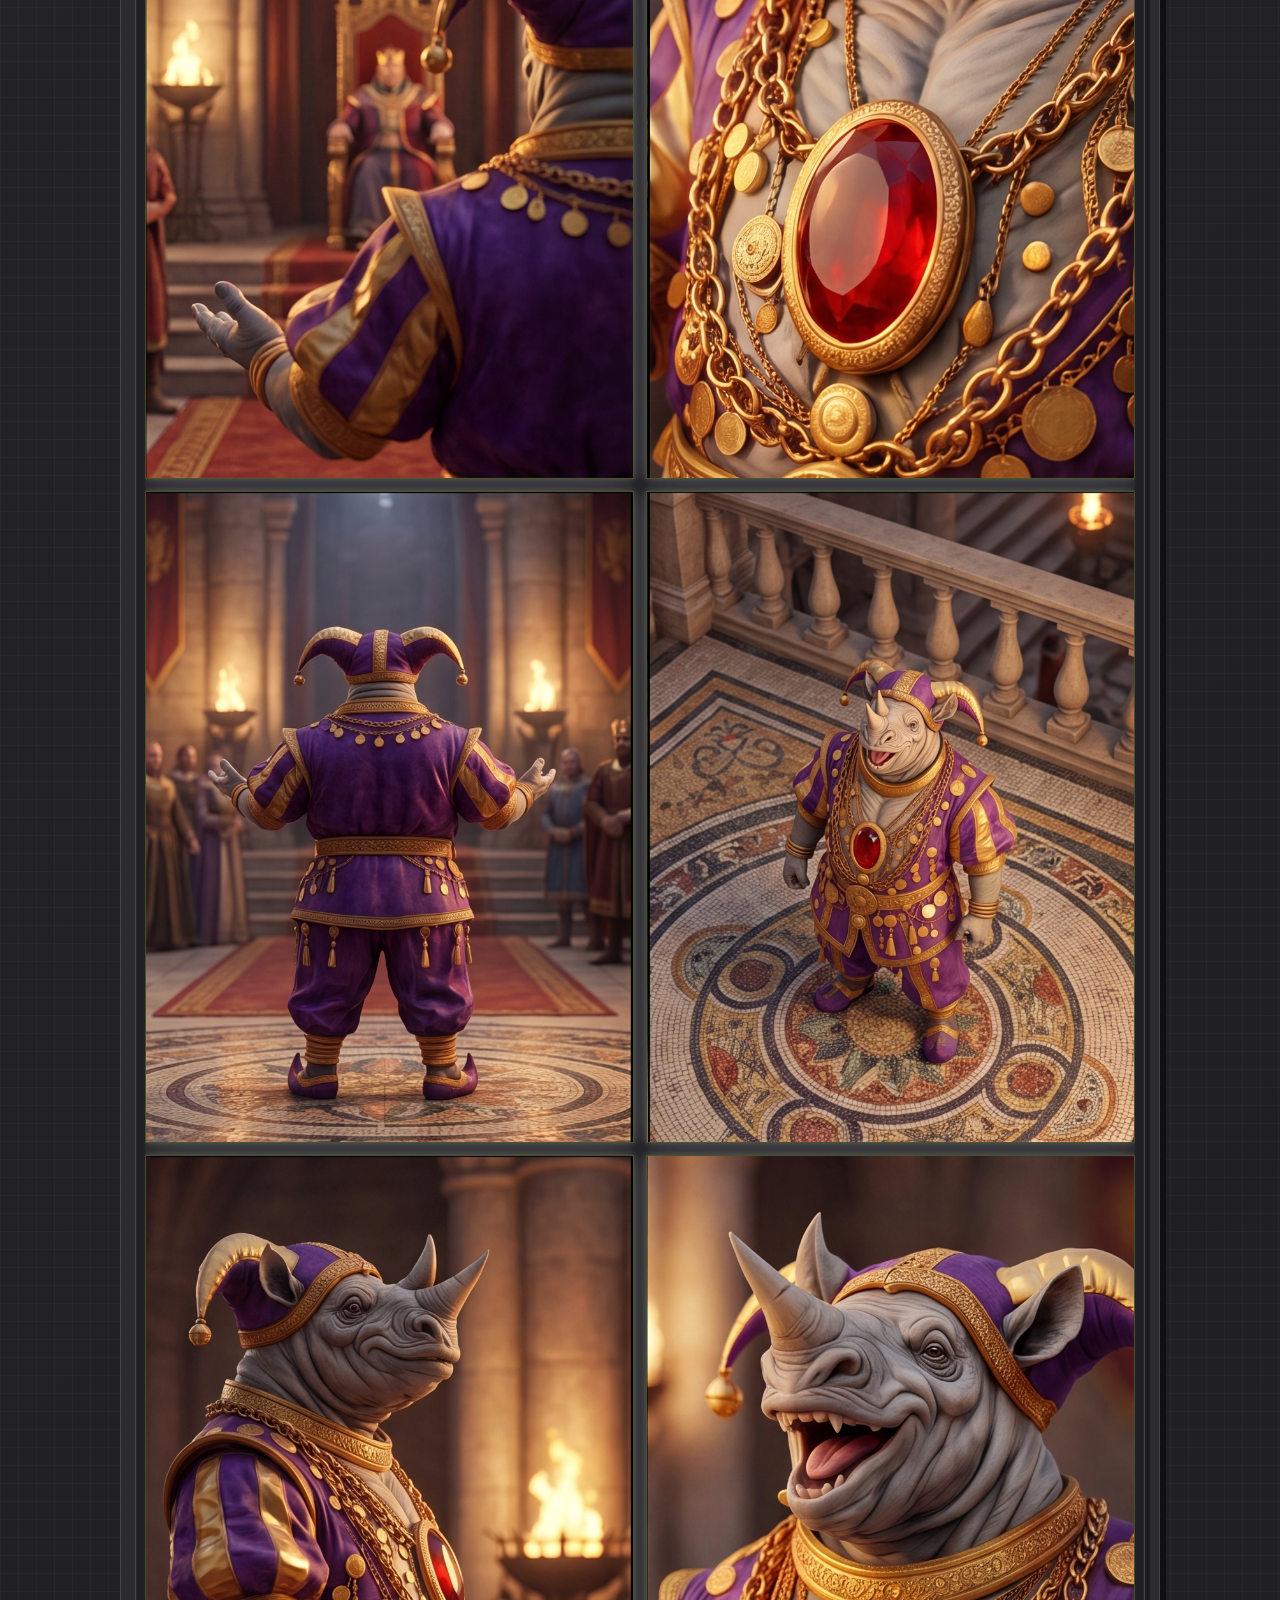
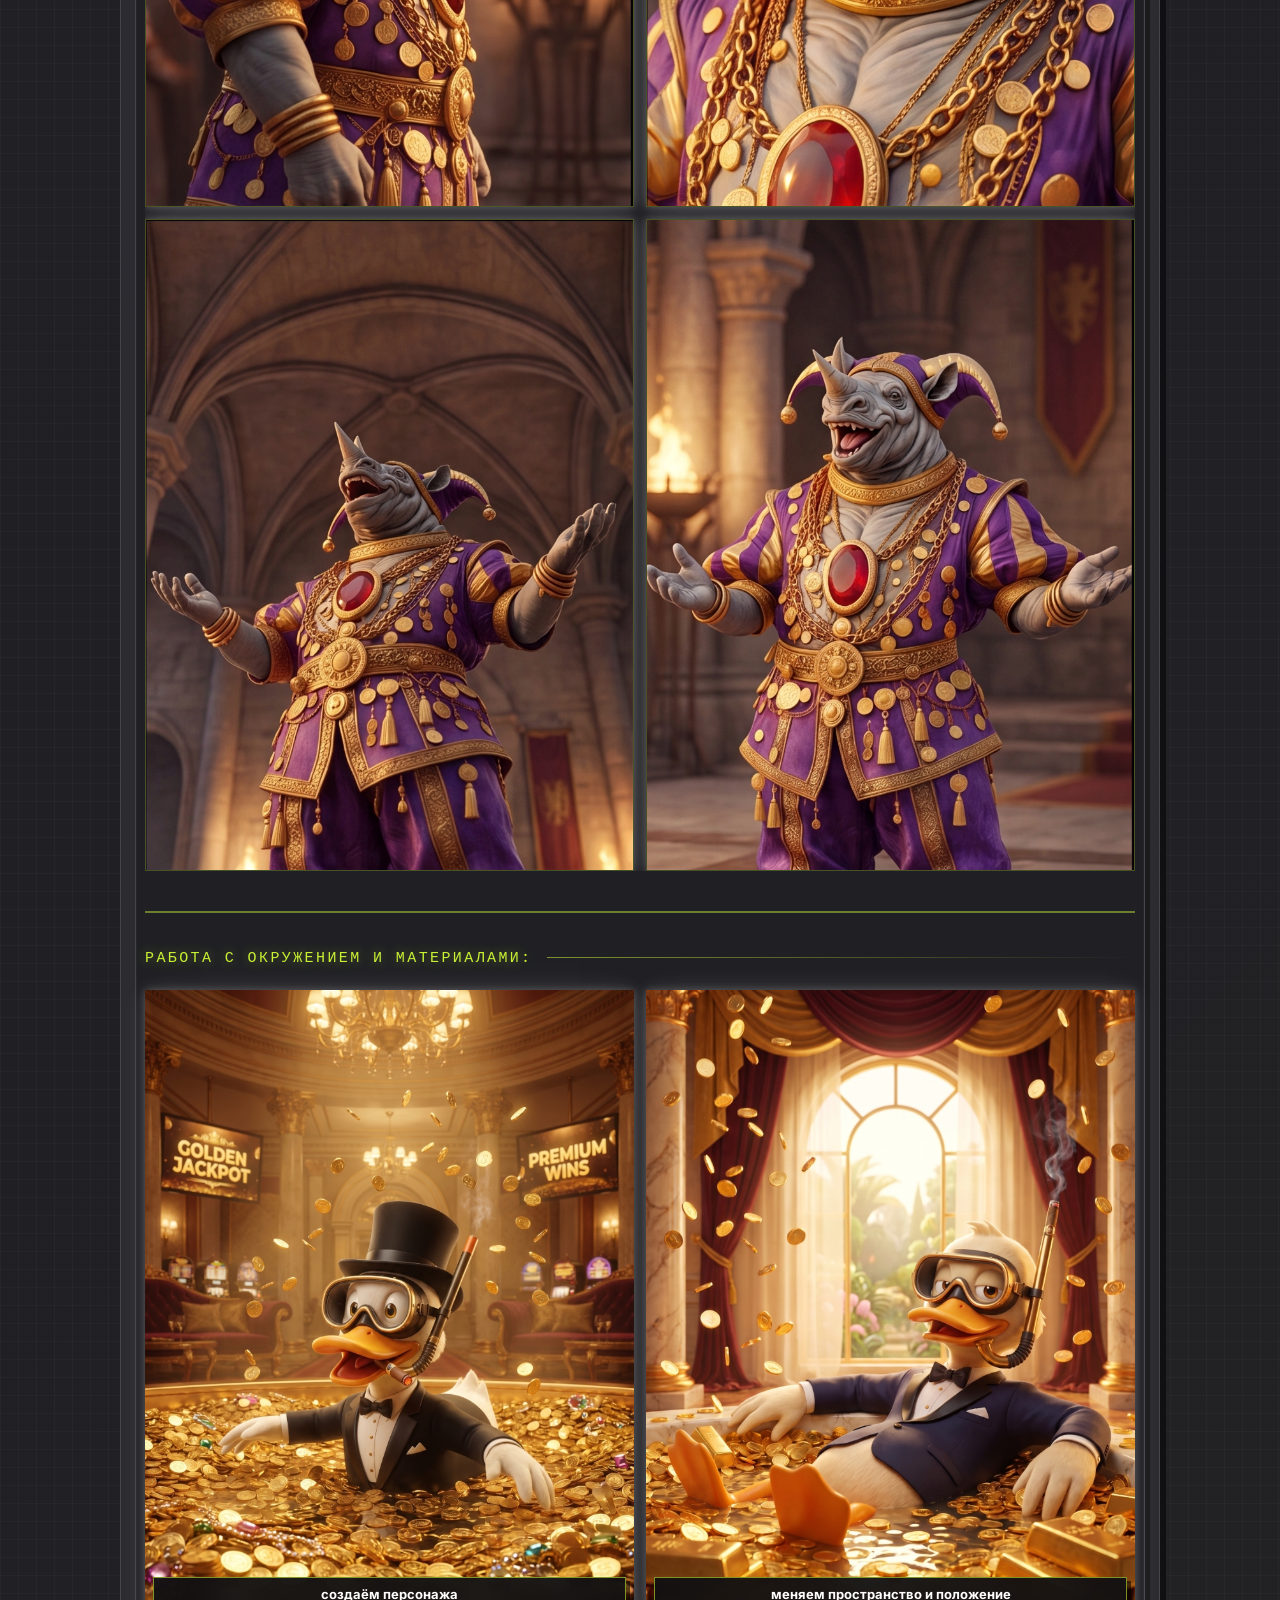
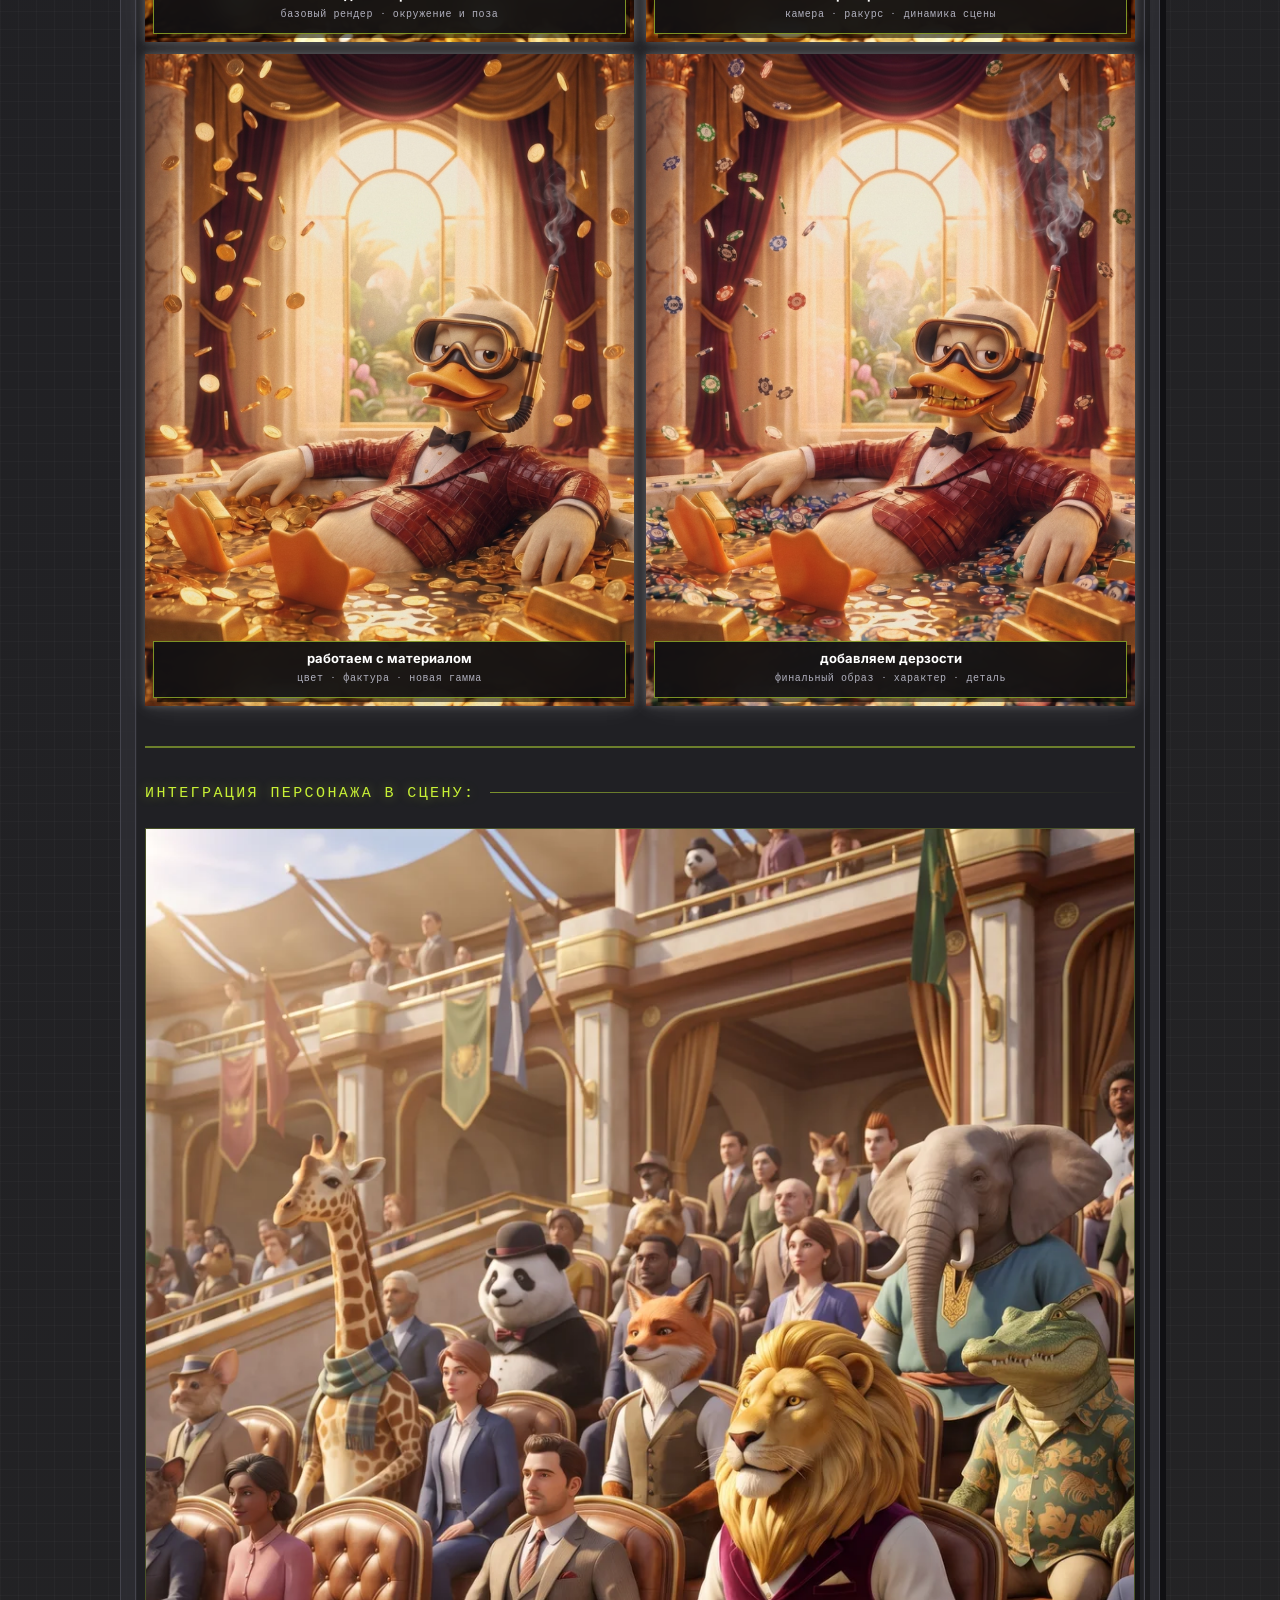
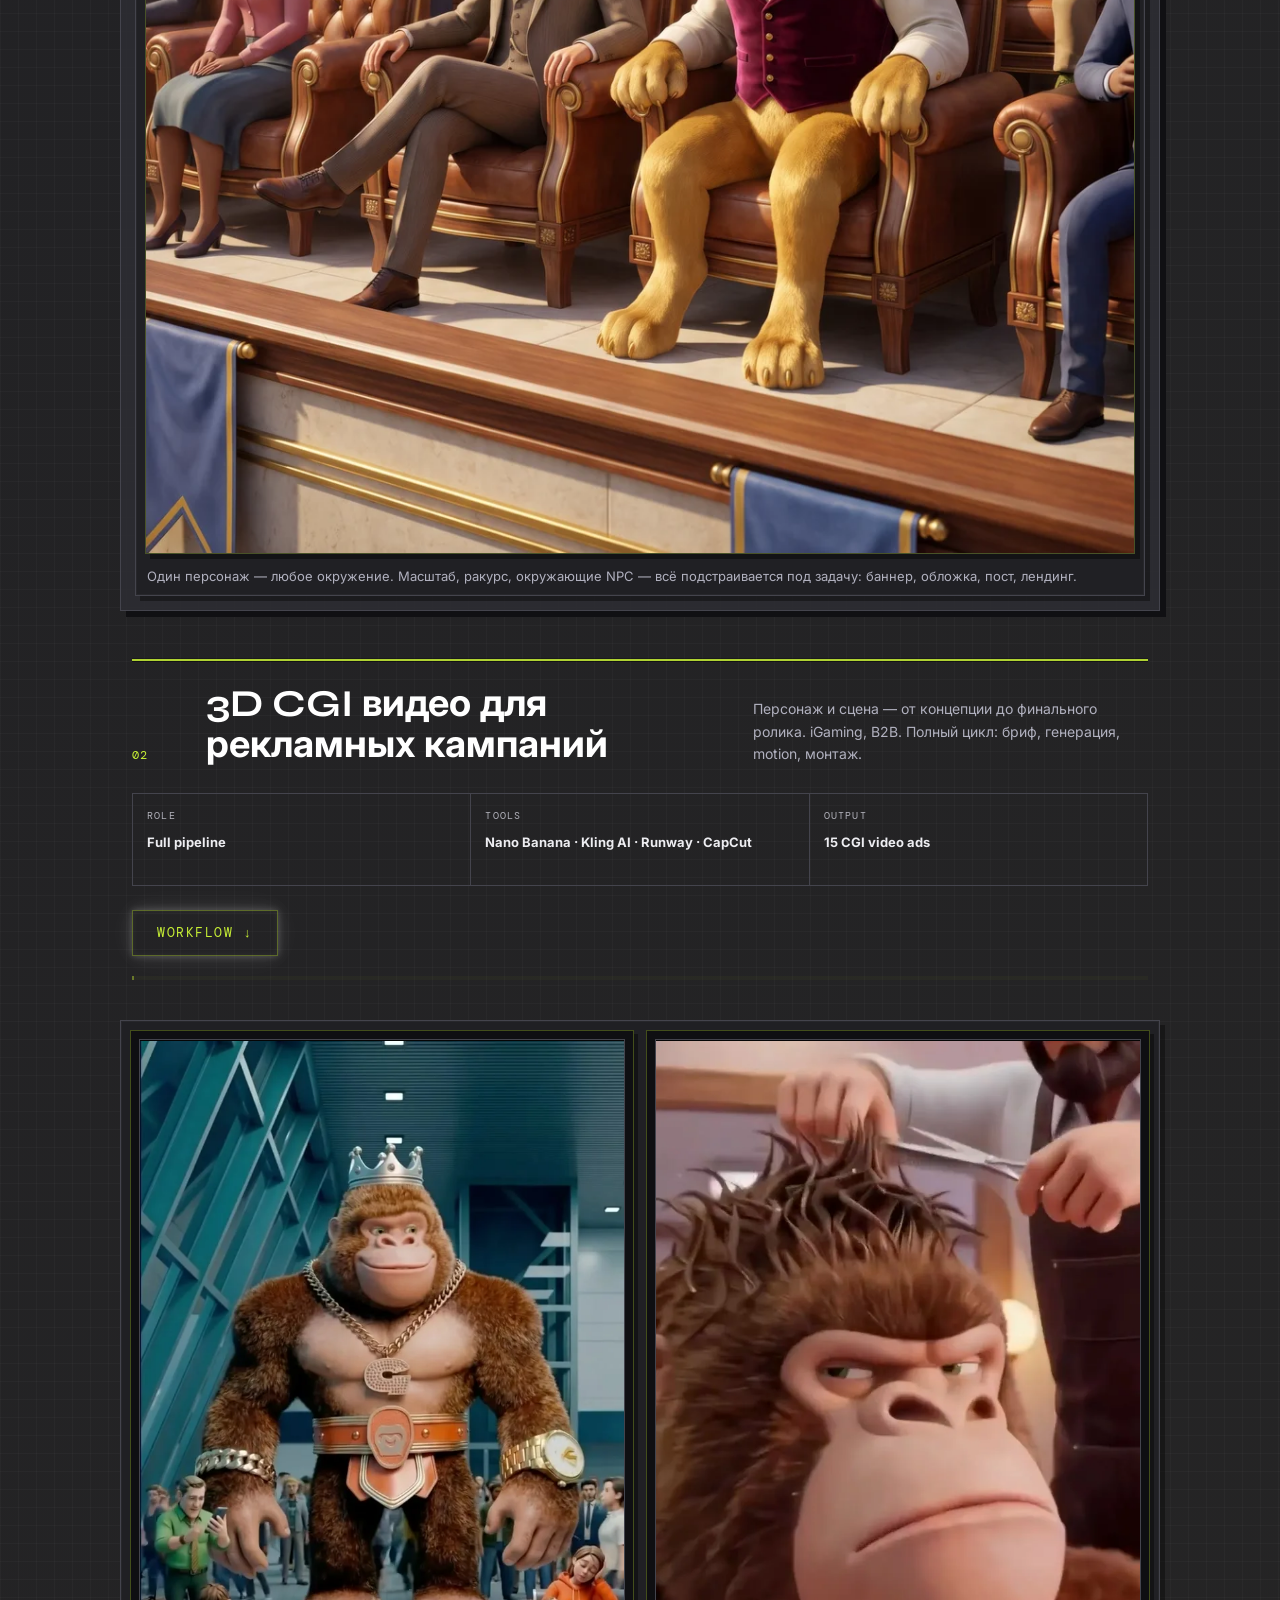
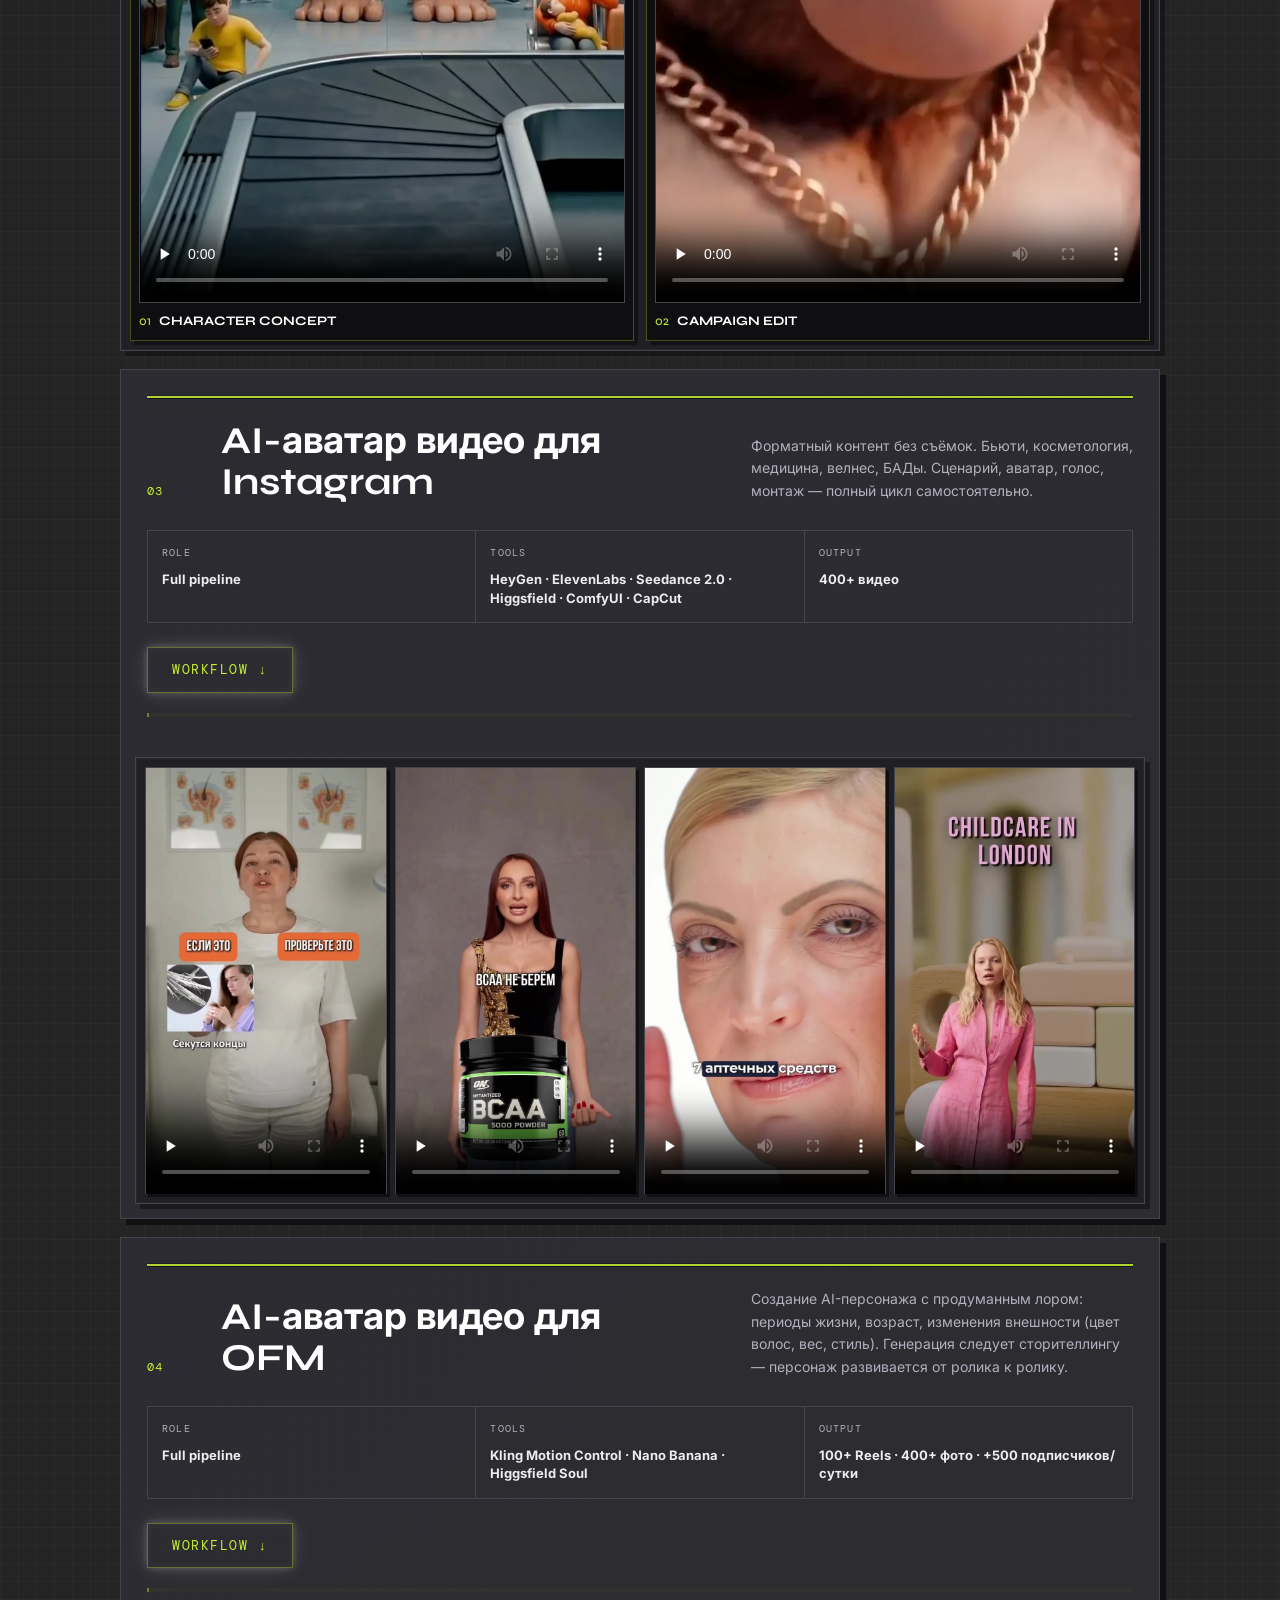
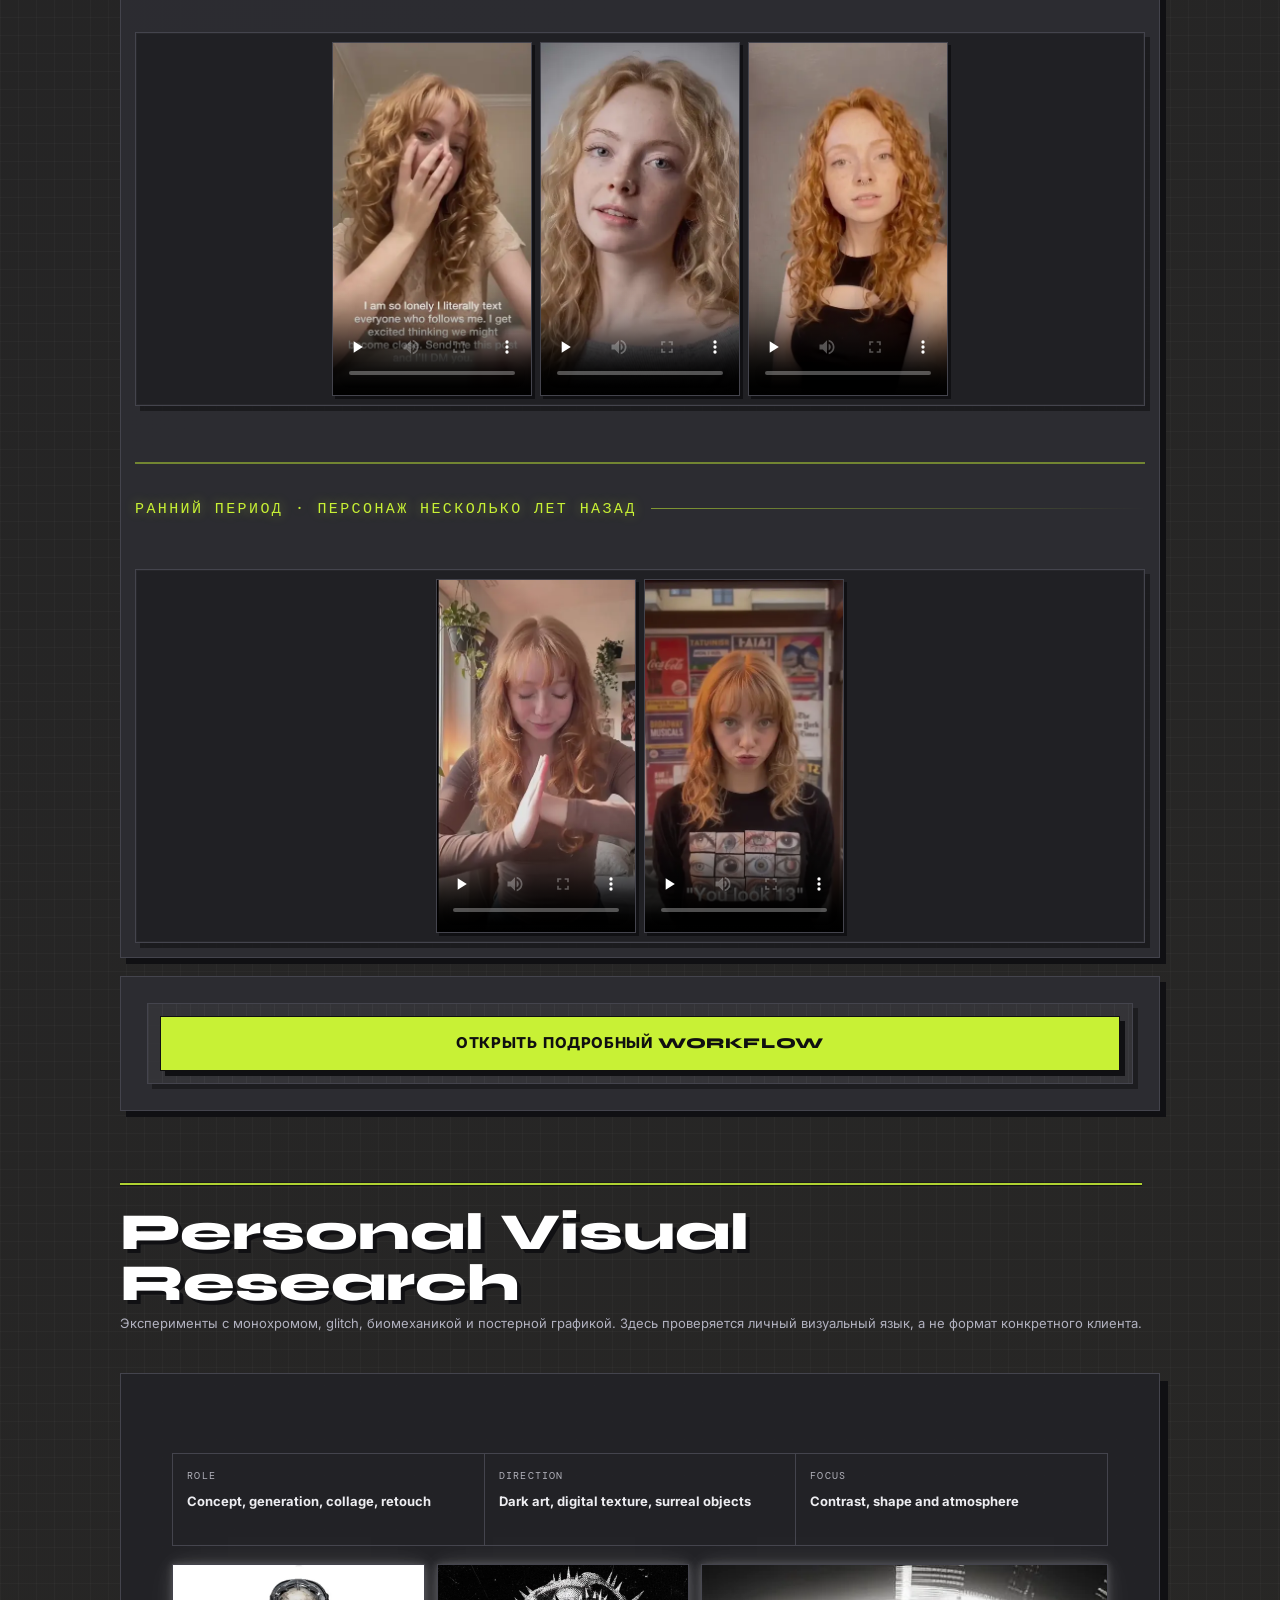
==== commit 5532ea20: "mobile: баннер 220px, центрирован, без плашки" ====
--- a/index.html
+++ b/index.html
@@ -136,10 +136,11 @@
         grid-template-columns: 1fr;
       }
 
-      /* Баннер на мобиле — маленький, без плашки */
+      /* Баннер на мобиле — полная ширина, обрезан по центру */
       .wide-banner-wrap .production-wide-visual img {
-        max-height: 140px;
+        max-height: 220px;
         object-fit: cover;
+        object-position: center center;
       }
       .wide-banner-label {
         display: none;
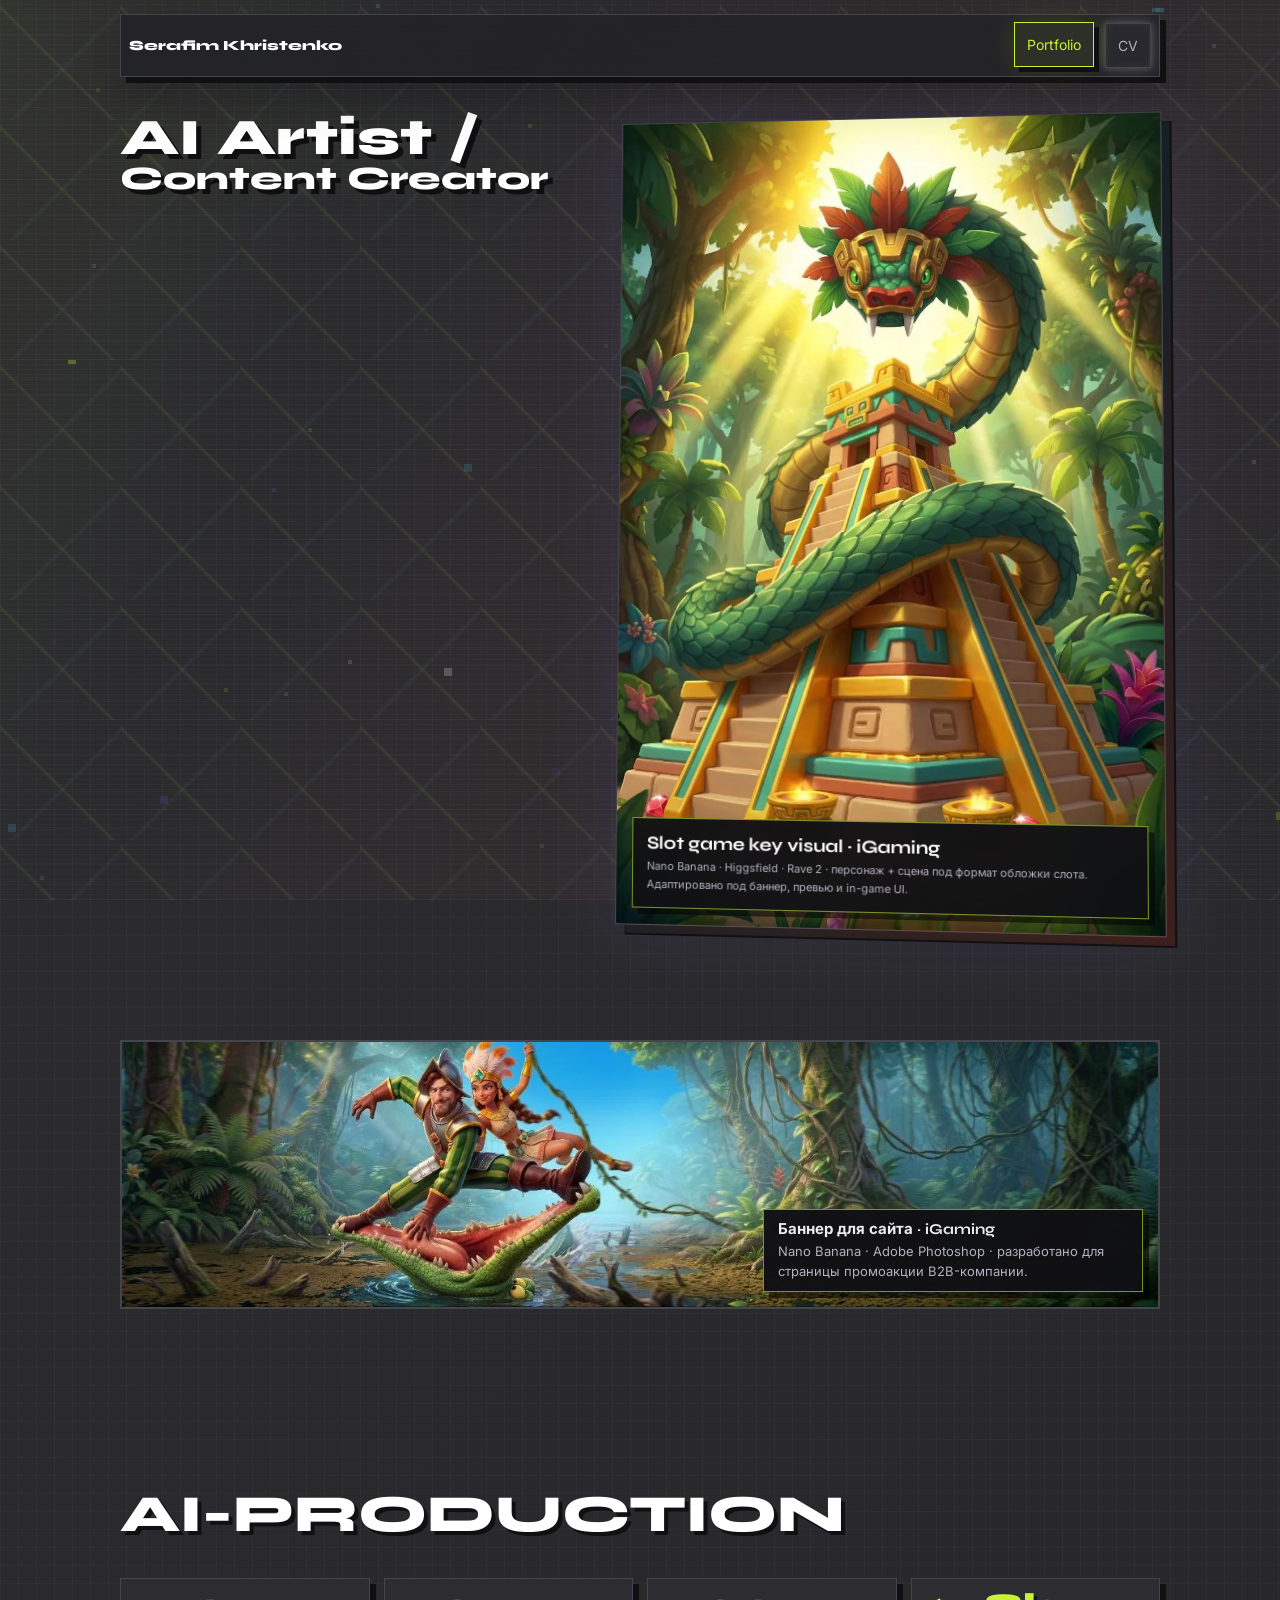
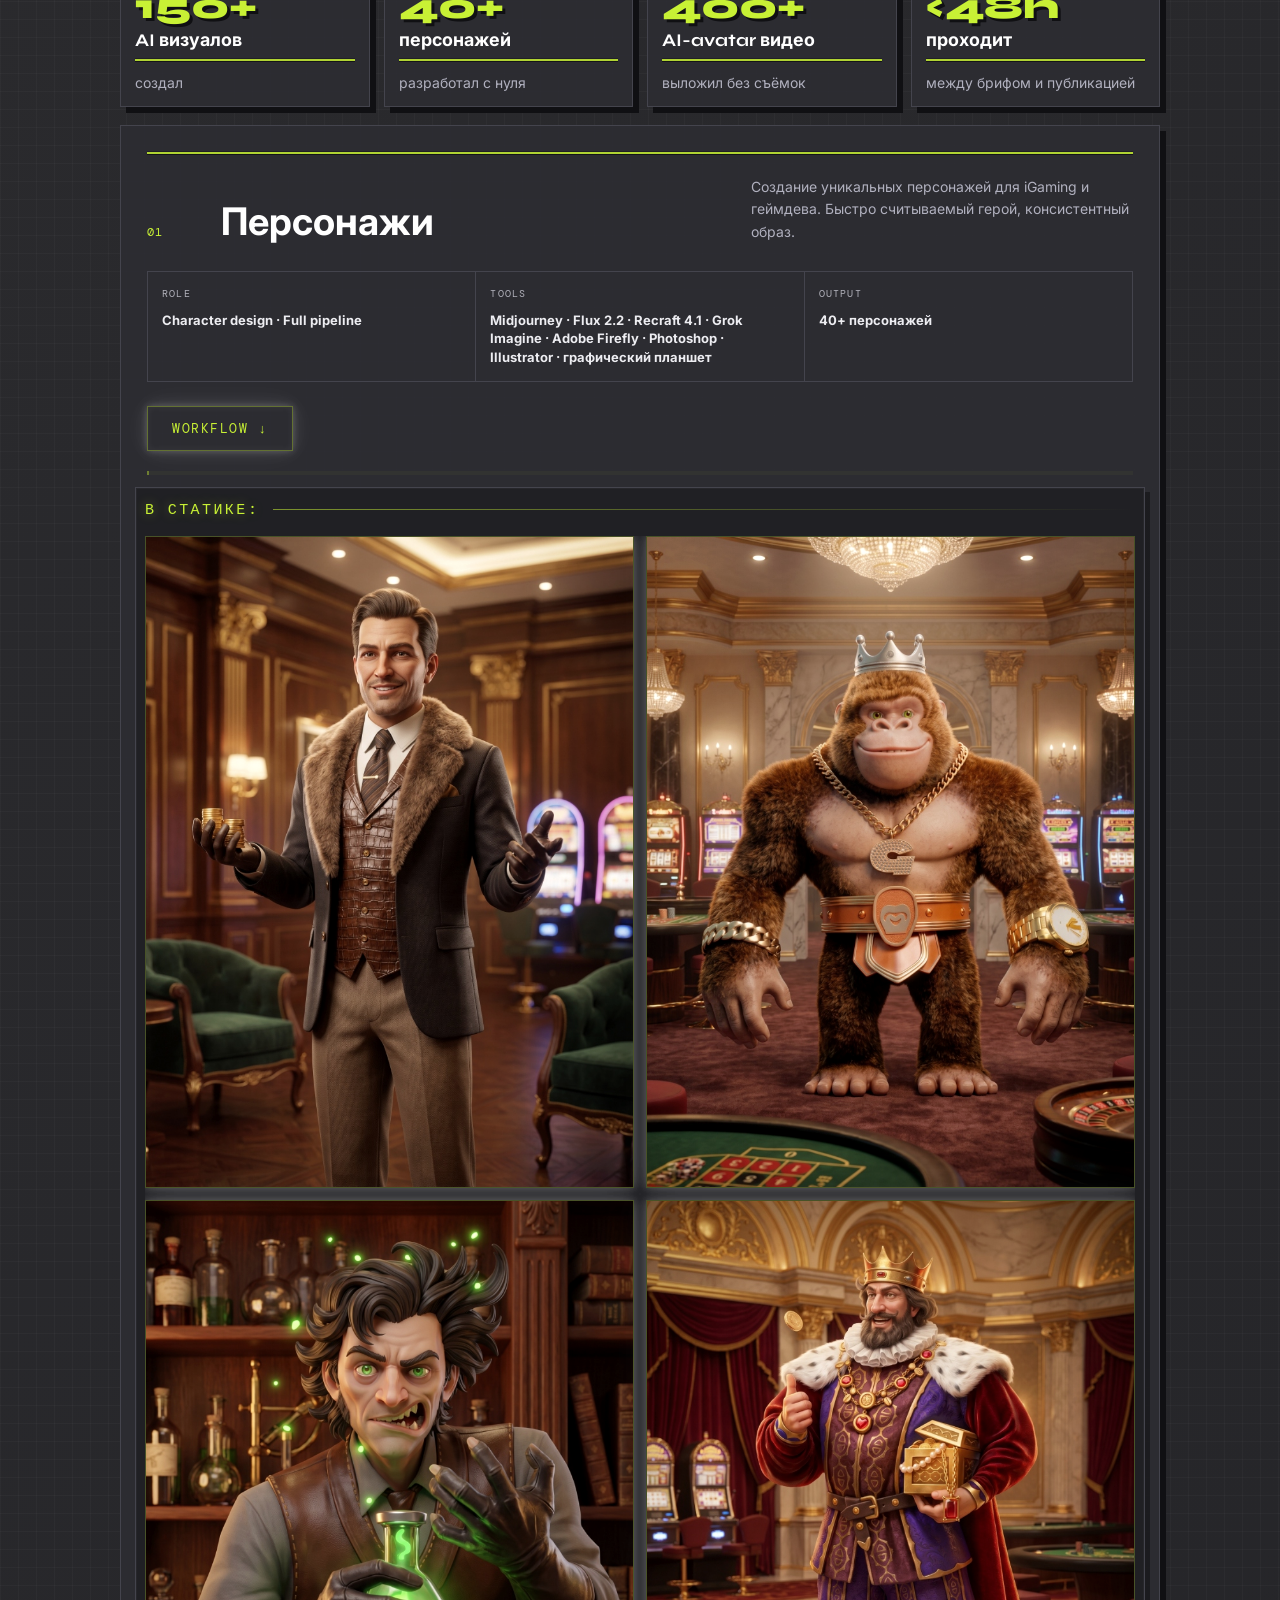
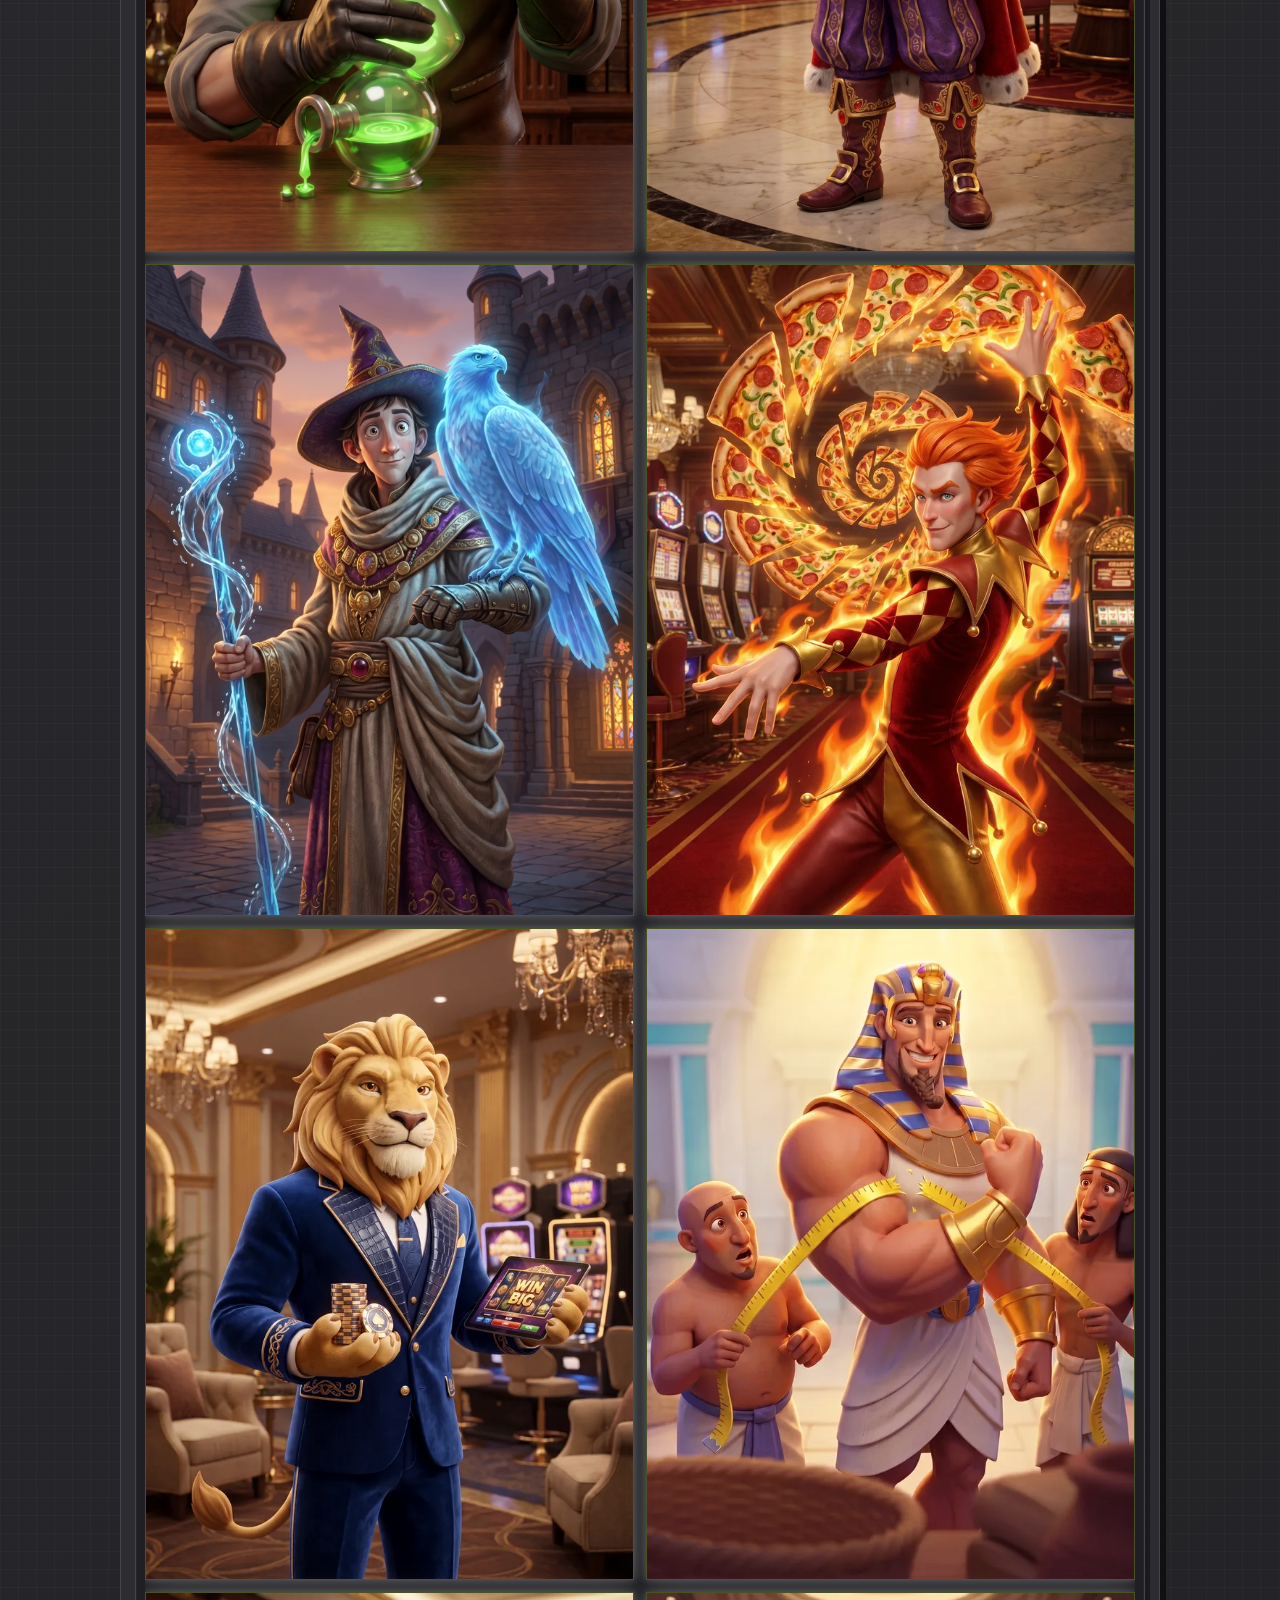
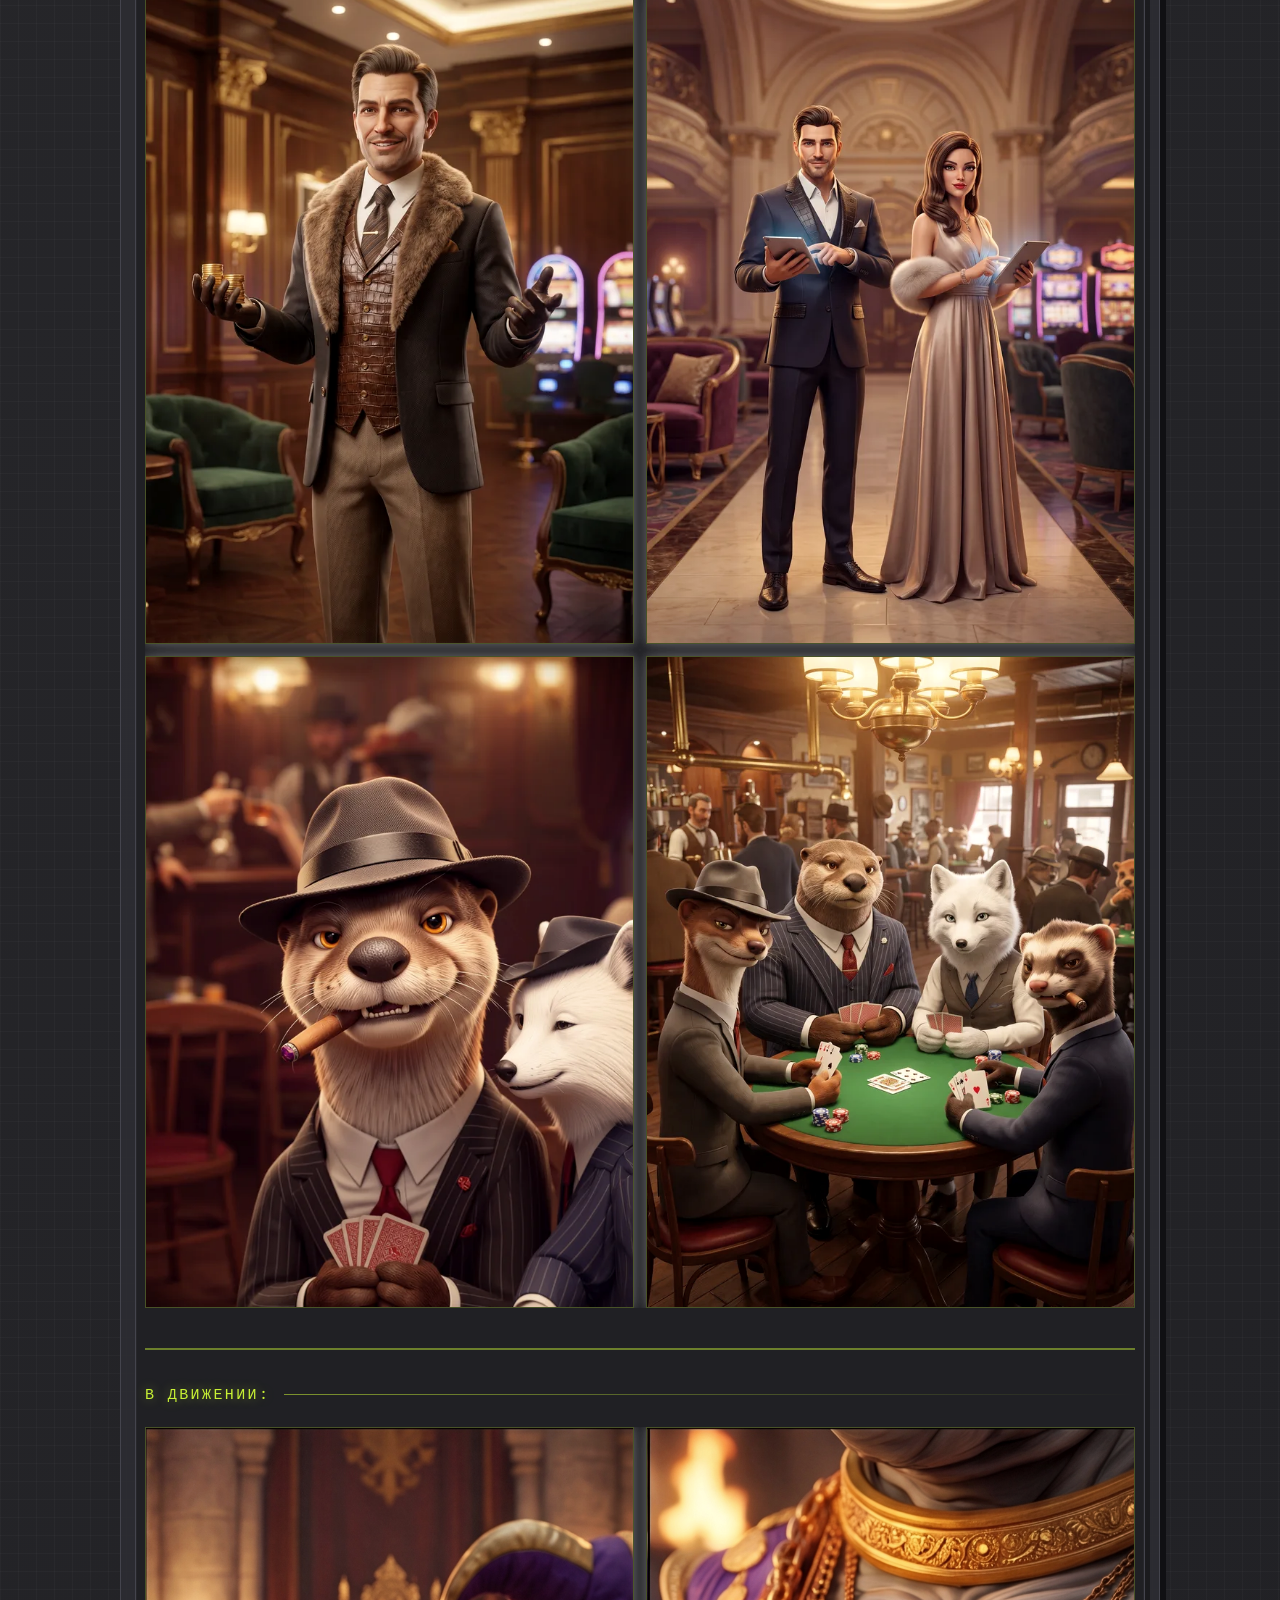
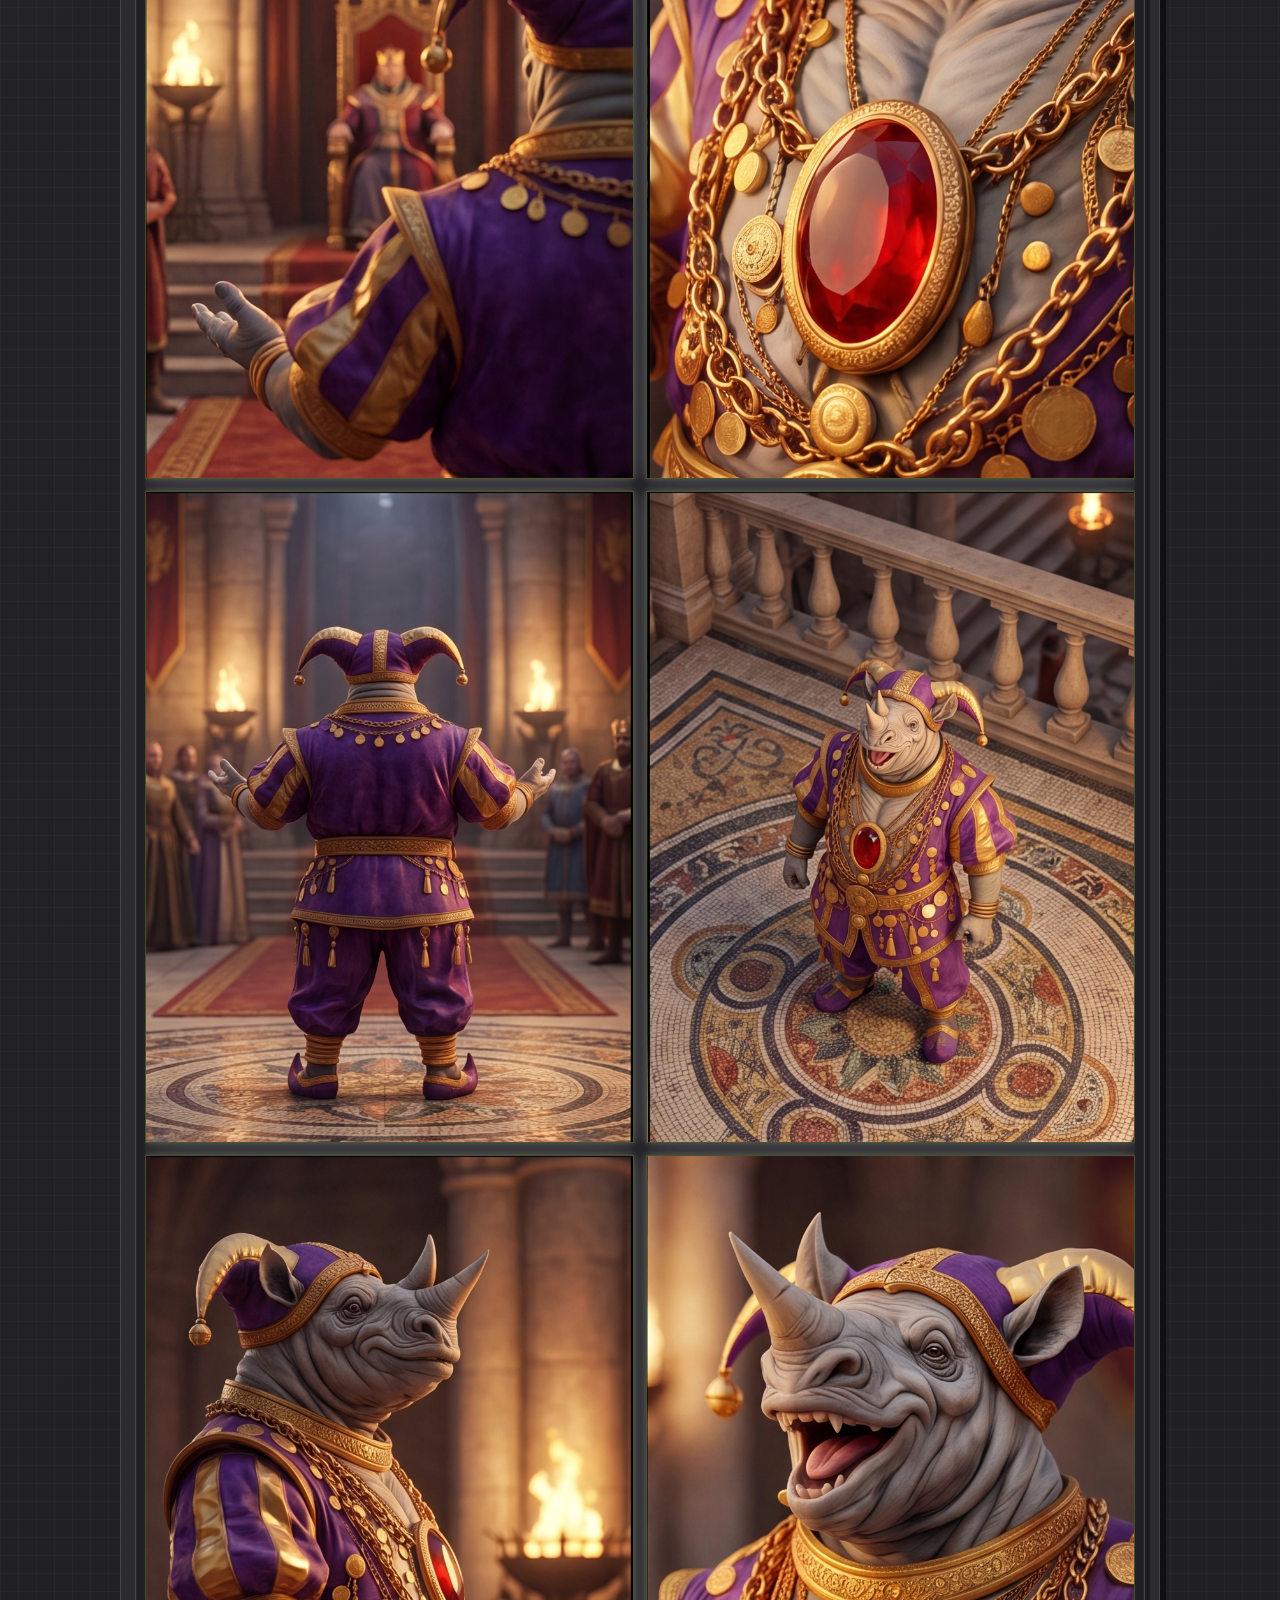
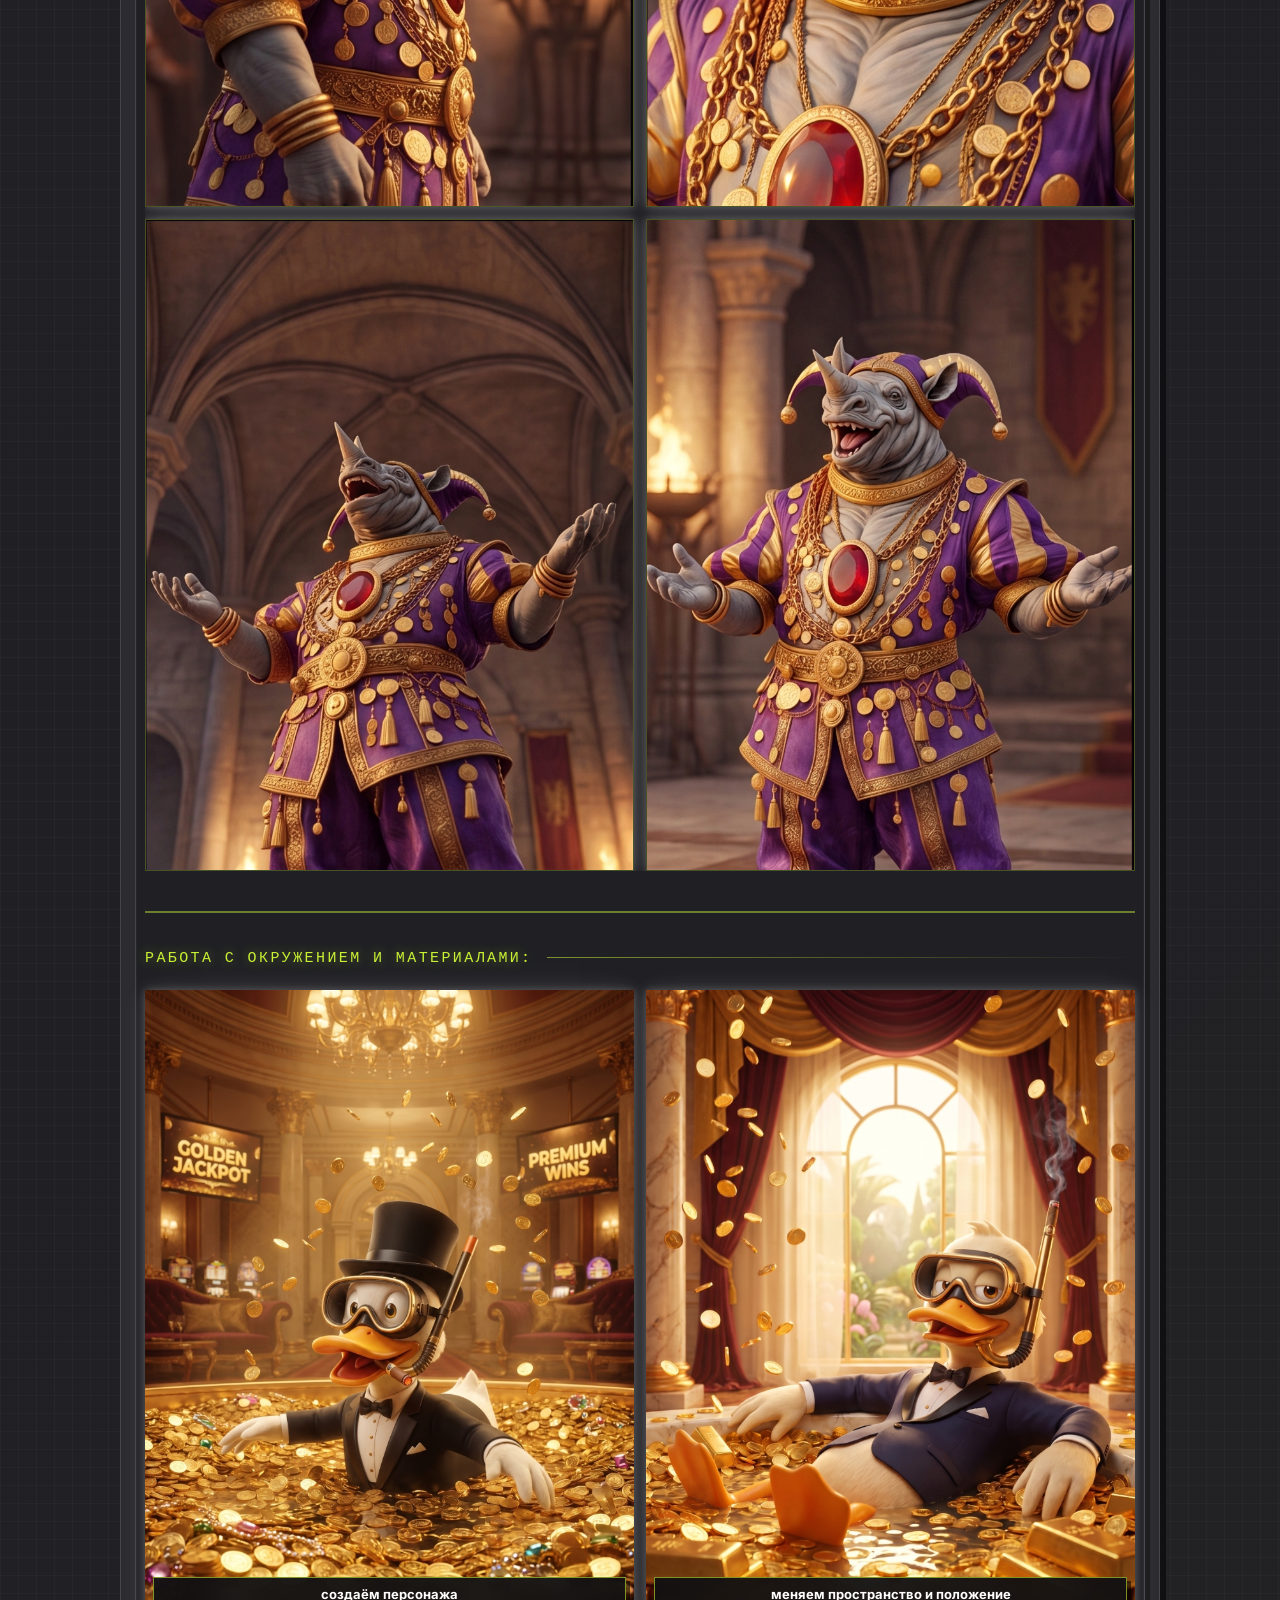
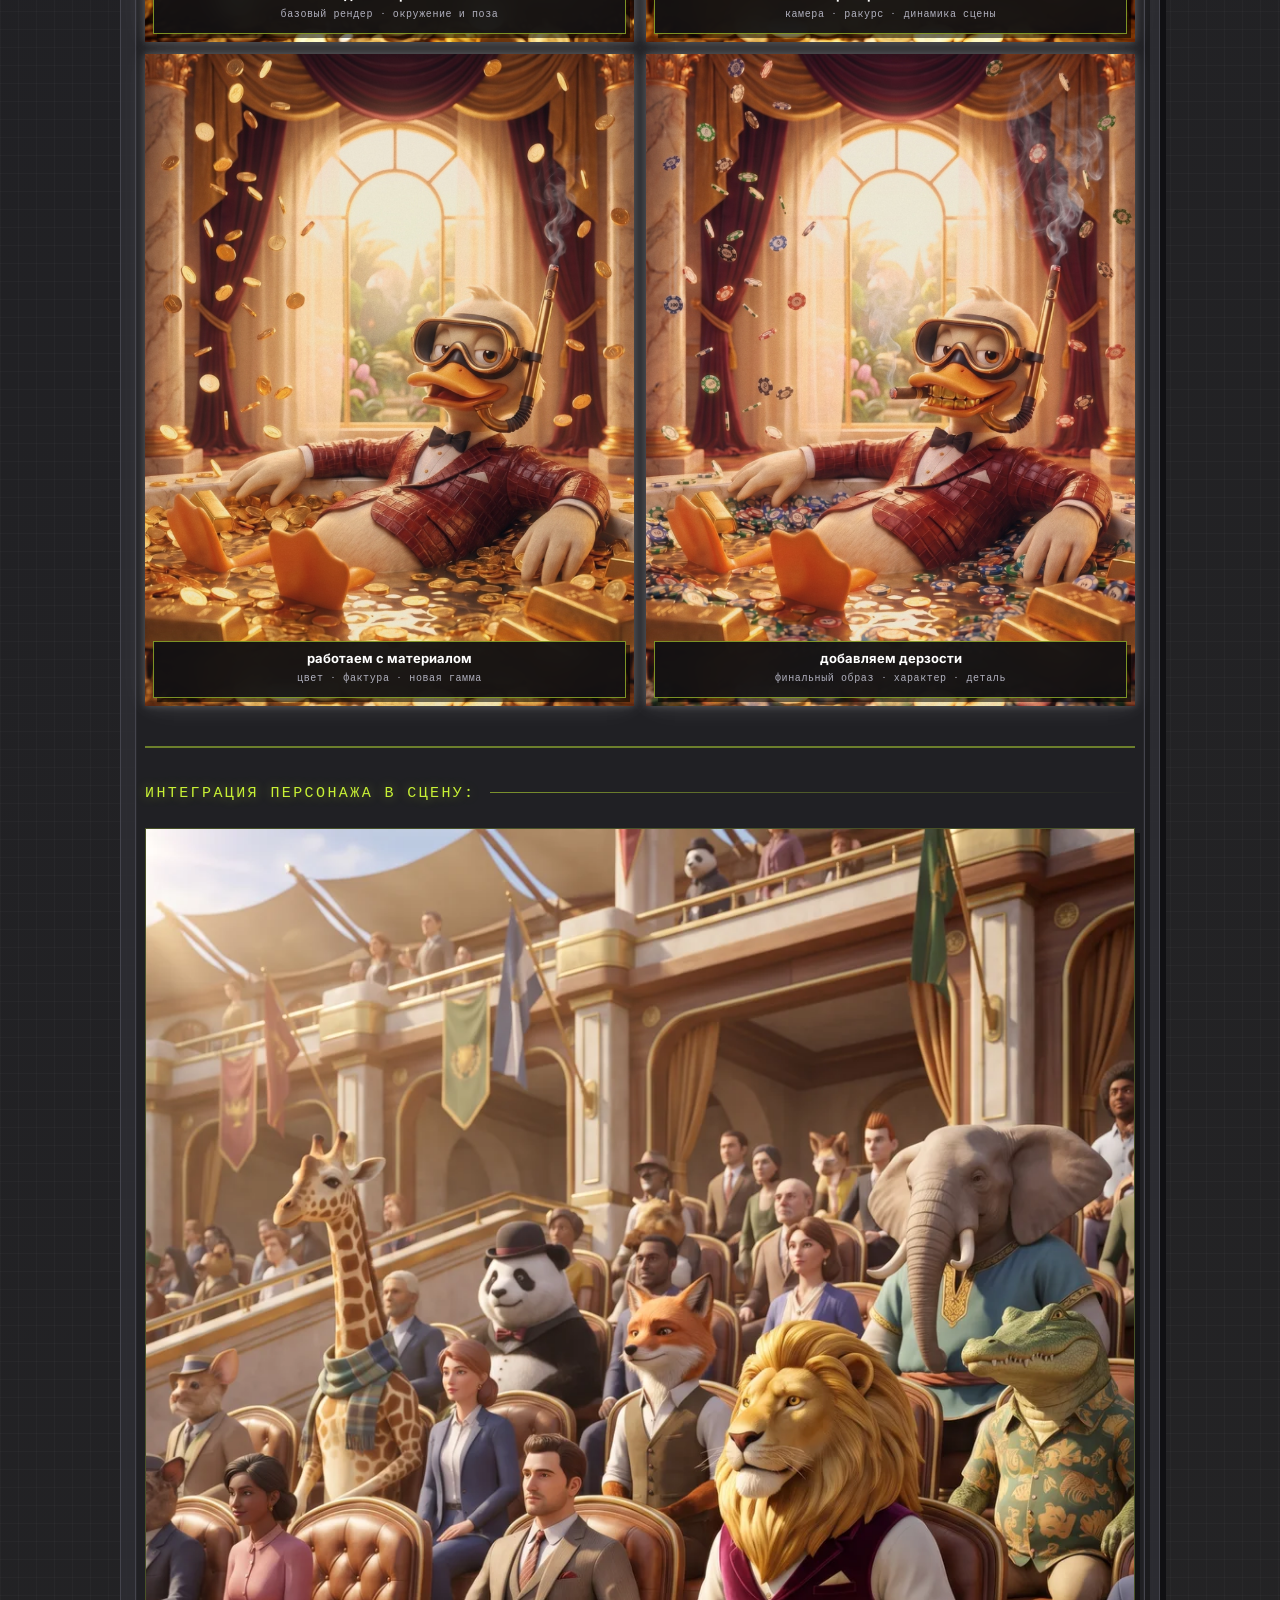
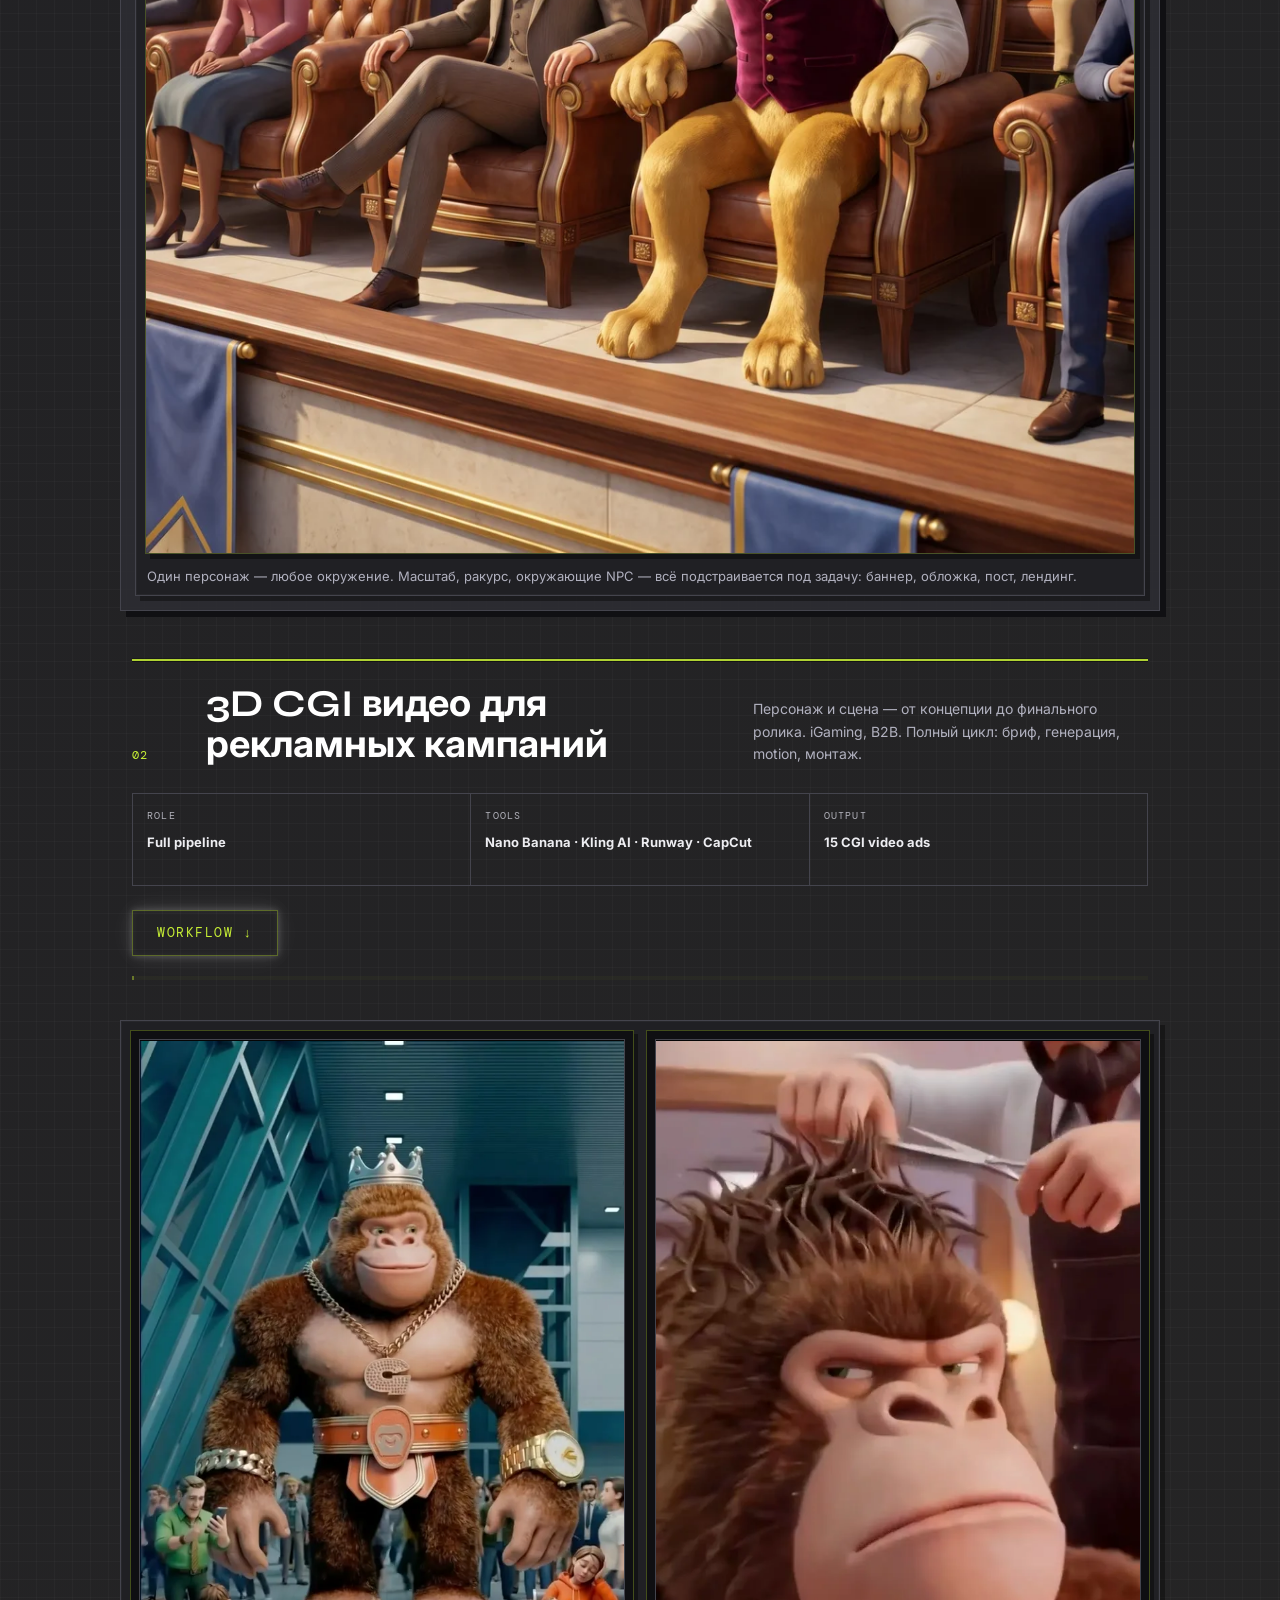
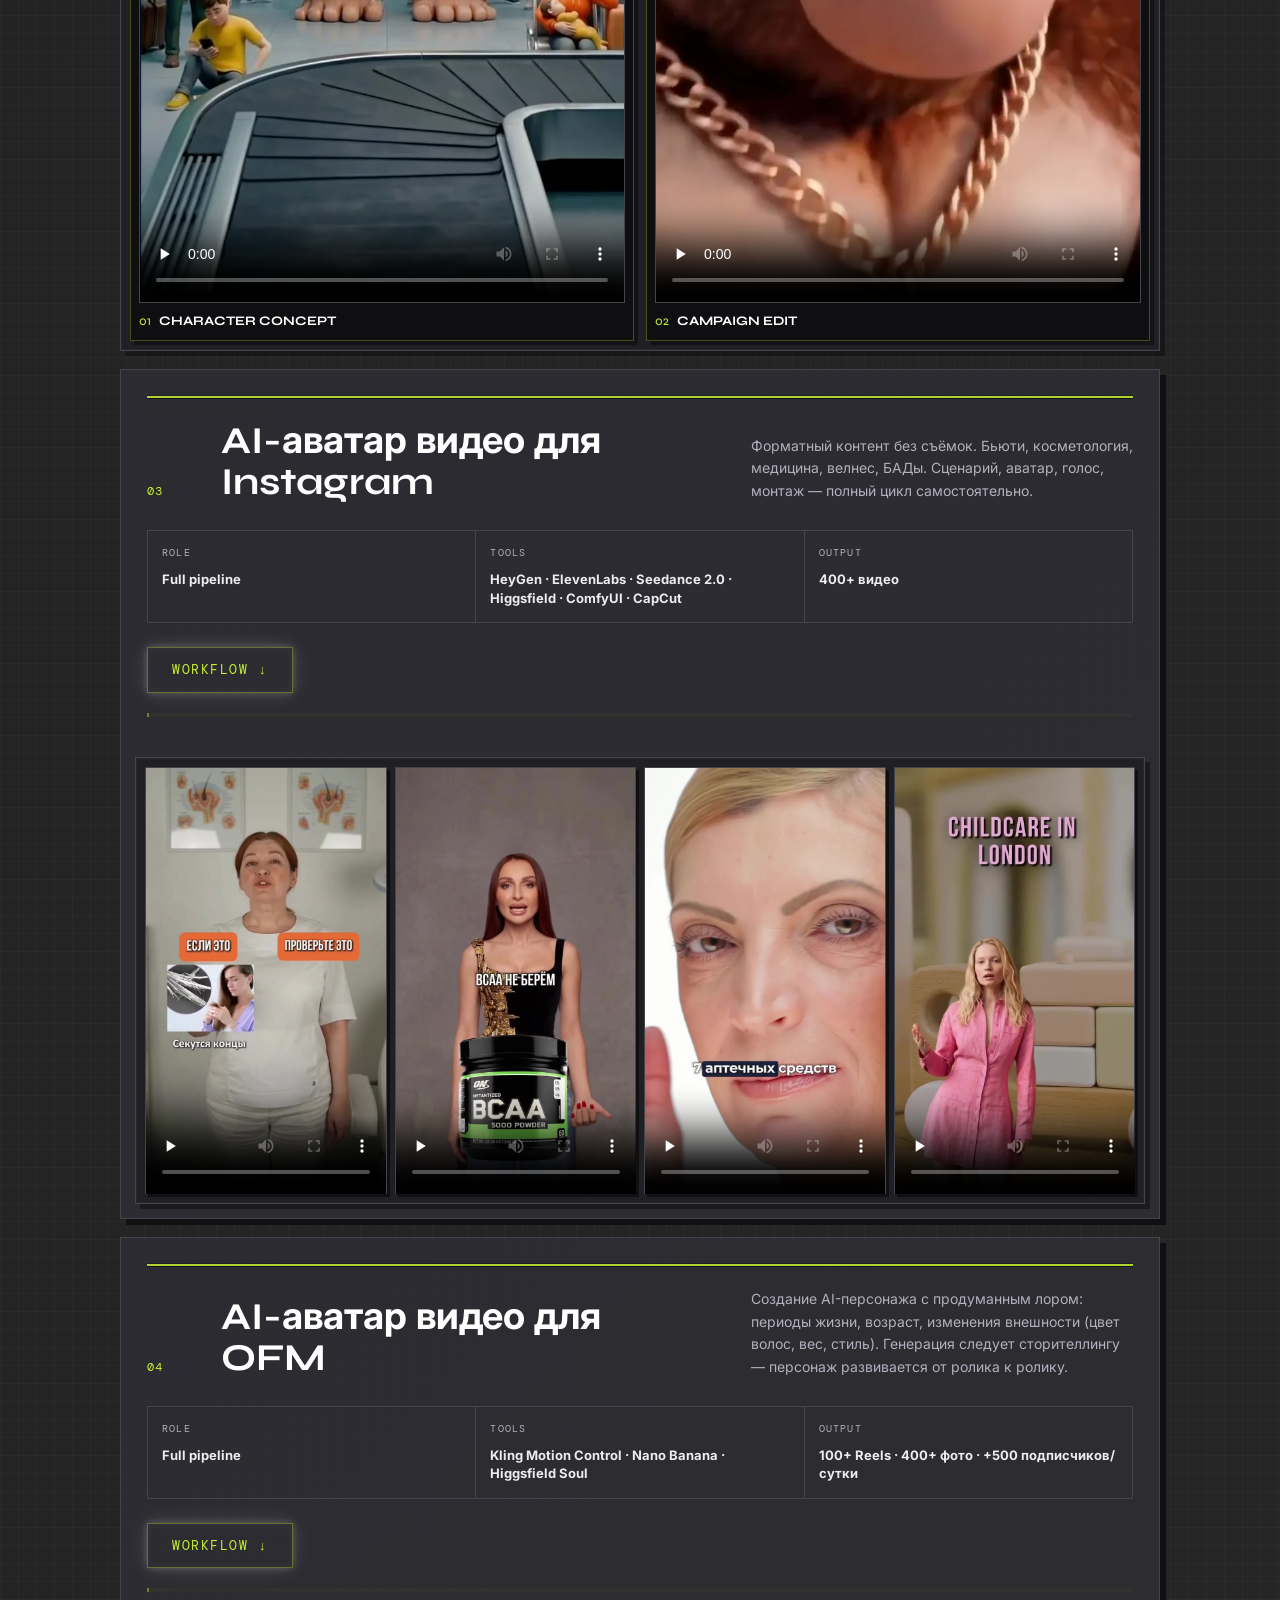
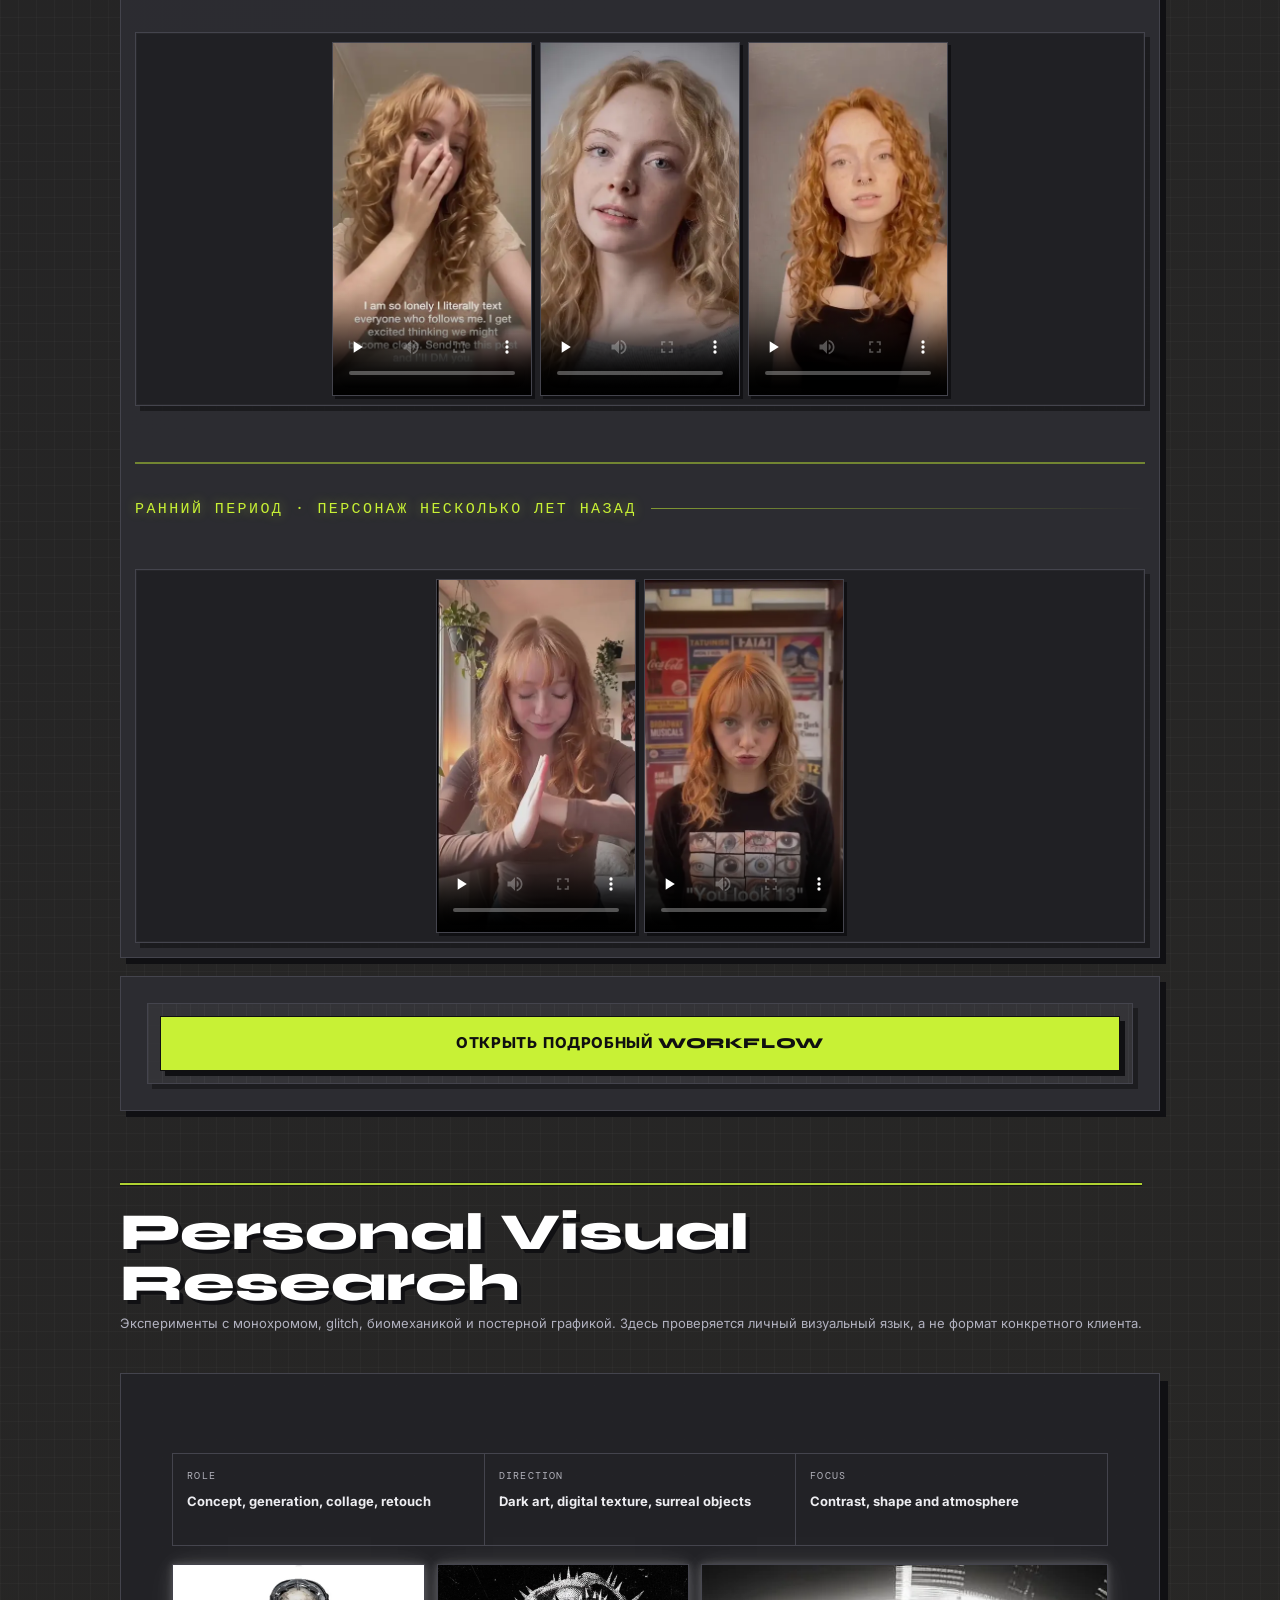
==== commit 9baf2f06: "mobile: баннер горизонтальный с прокруткой, высота 180px" ====
--- a/index.html
+++ b/index.html
@@ -136,11 +136,25 @@
         grid-template-columns: 1fr;
       }
 
-      /* Баннер на мобиле — полная ширина, обрезан по центру */
+      /* Баннер на мобиле — горизонтальное изображение в рамке */
+      .wide-banner-wrap {
+        overflow-x: auto;
+        overflow-y: hidden;
+        -webkit-overflow-scrolling: touch;
+        scrollbar-width: none;
+      }
+      .wide-banner-wrap::-webkit-scrollbar {
+        display: none;
+      }
+      .wide-banner-wrap .production-wide-visual {
+        width: max-content;
+        min-width: 100%;
+      }
       .wide-banner-wrap .production-wide-visual img {
-        max-height: 220px;
-        object-fit: cover;
-        object-position: center center;
+        width: auto;
+        height: 180px;
+        max-height: none;
+        object-fit: none;
       }
       .wide-banner-label {
         display: none;
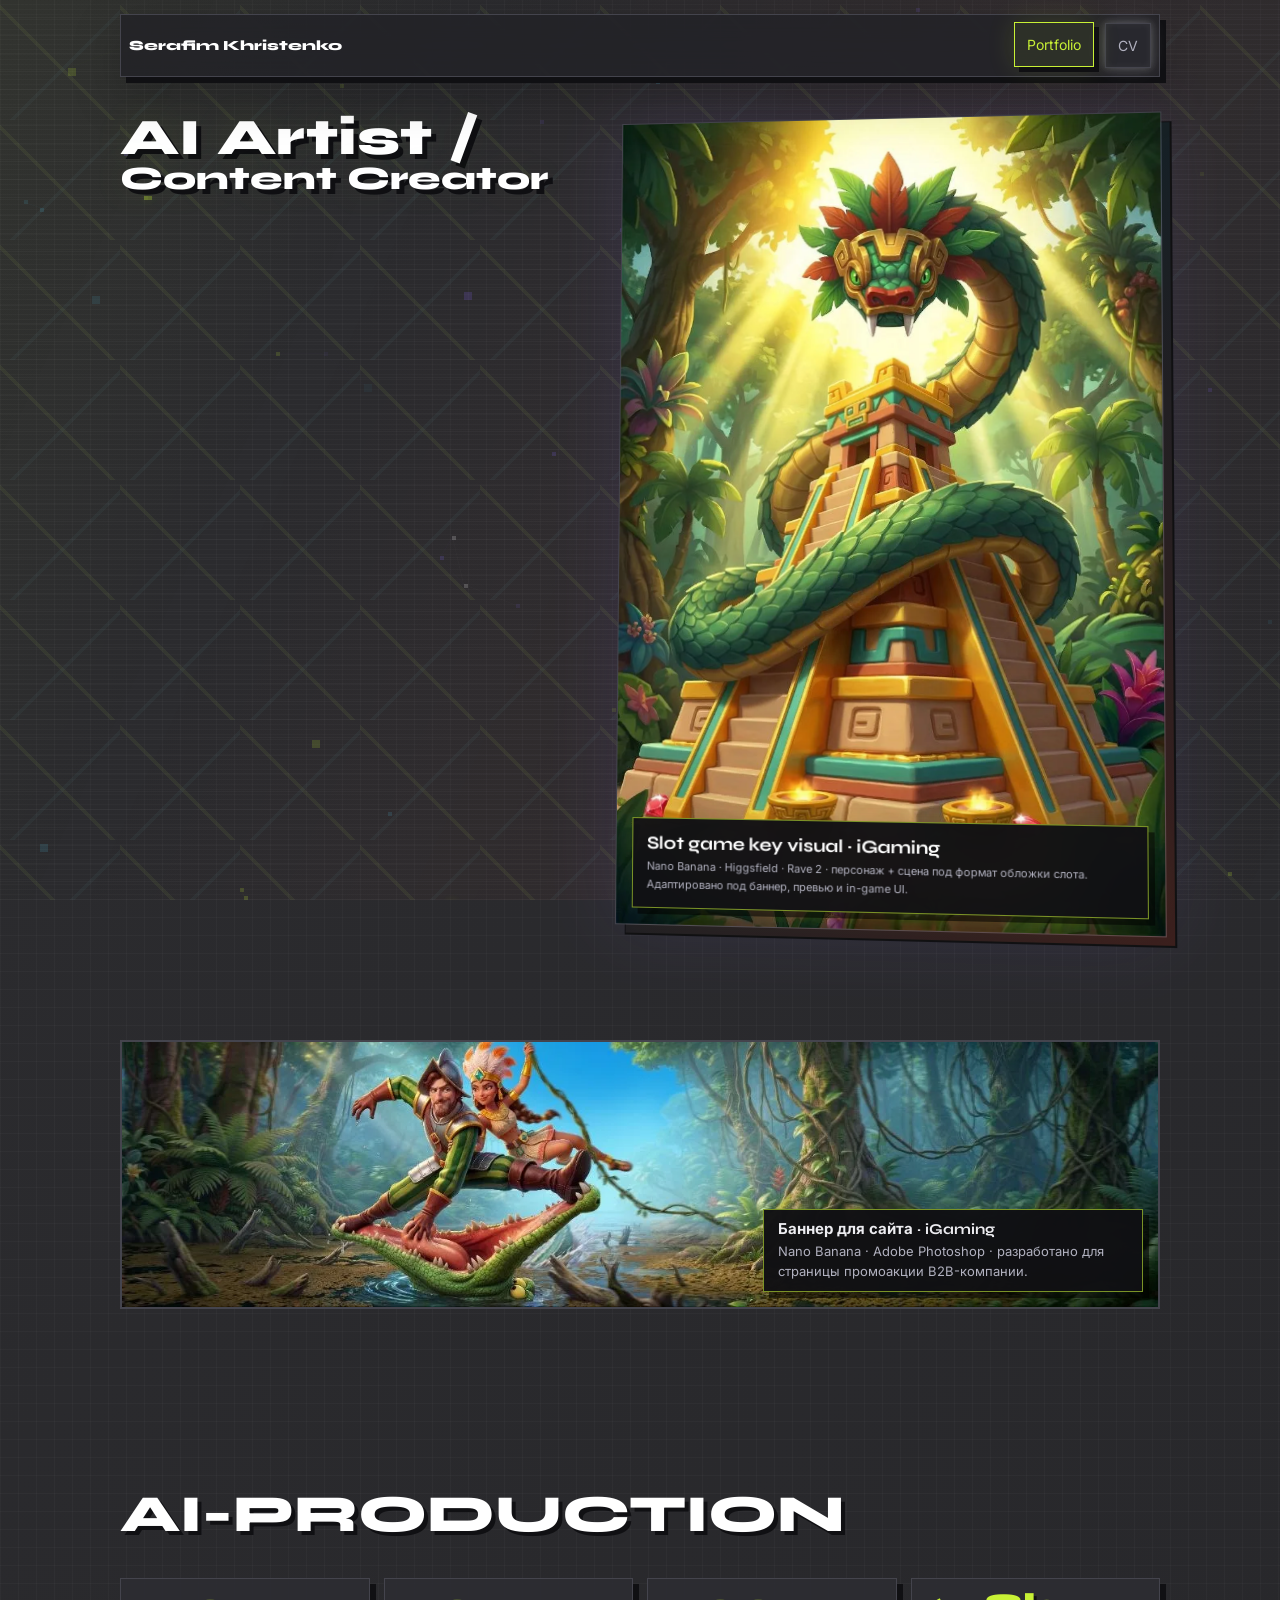
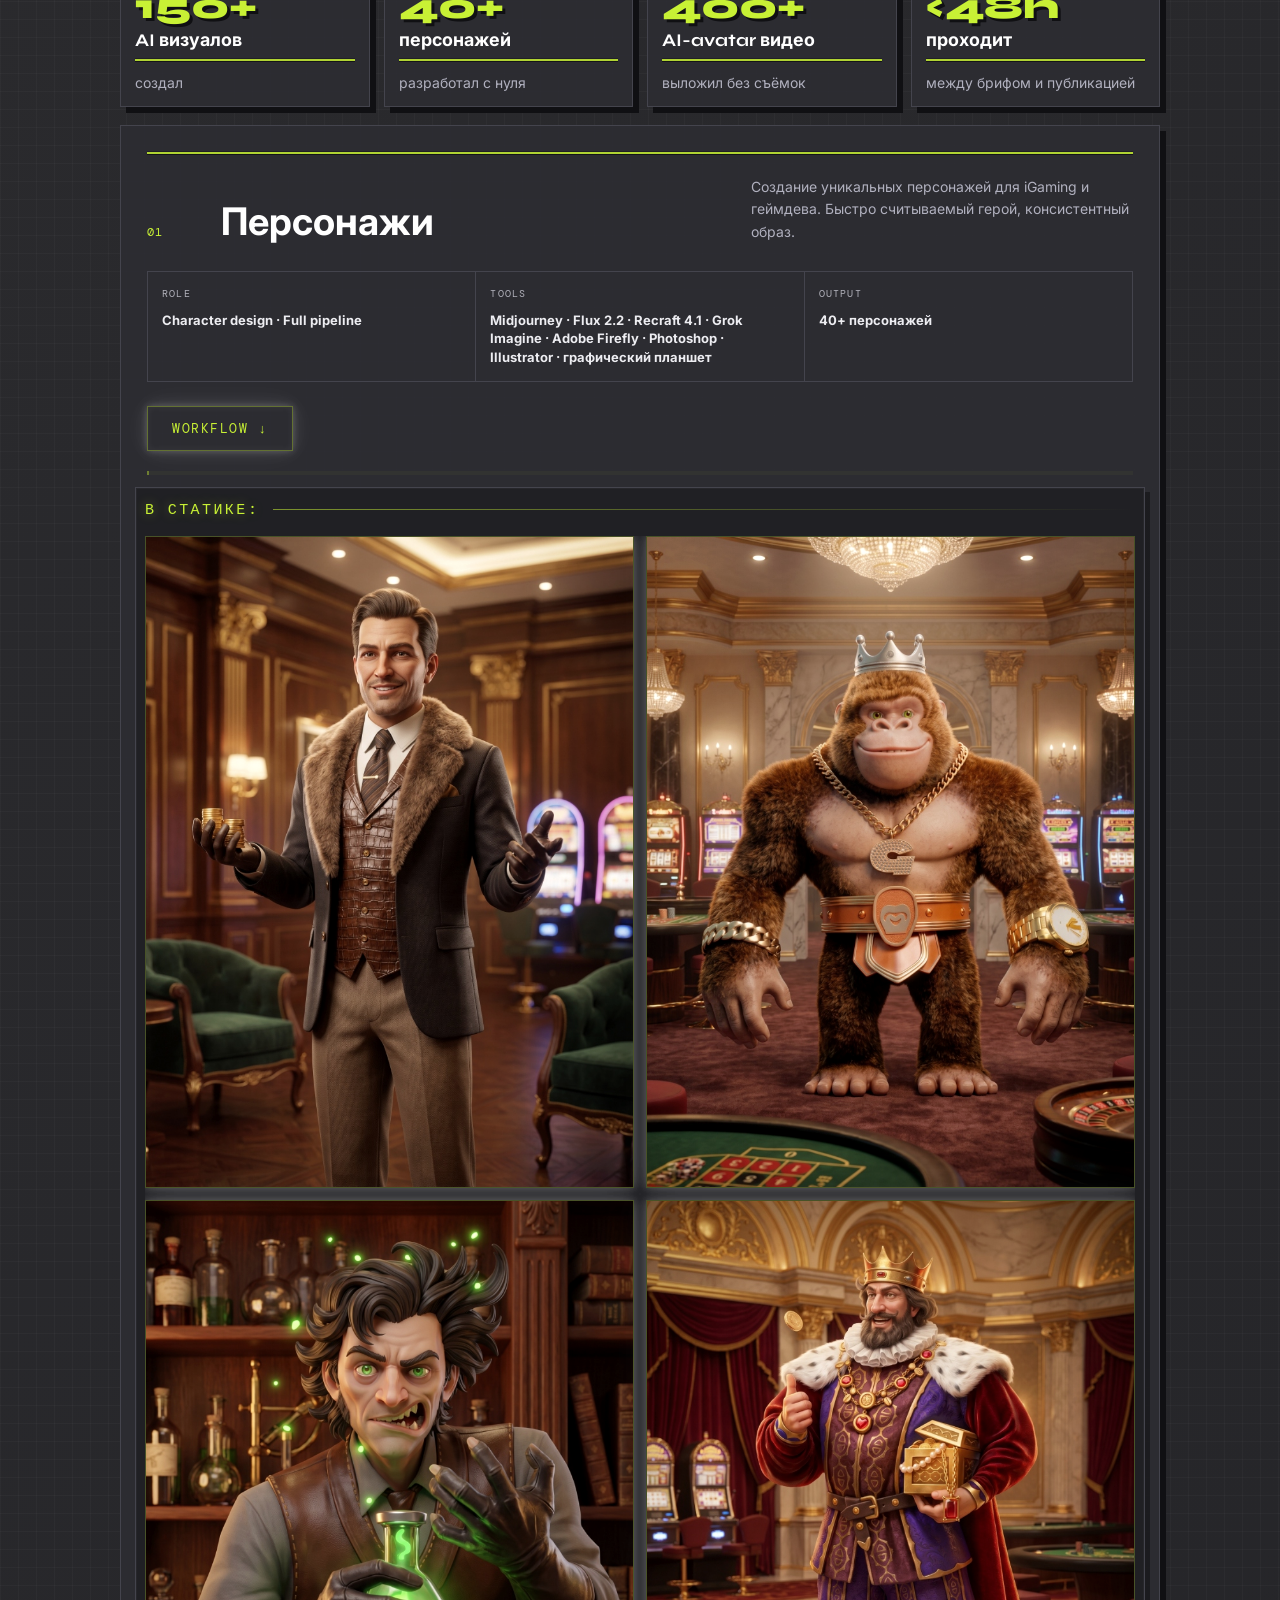
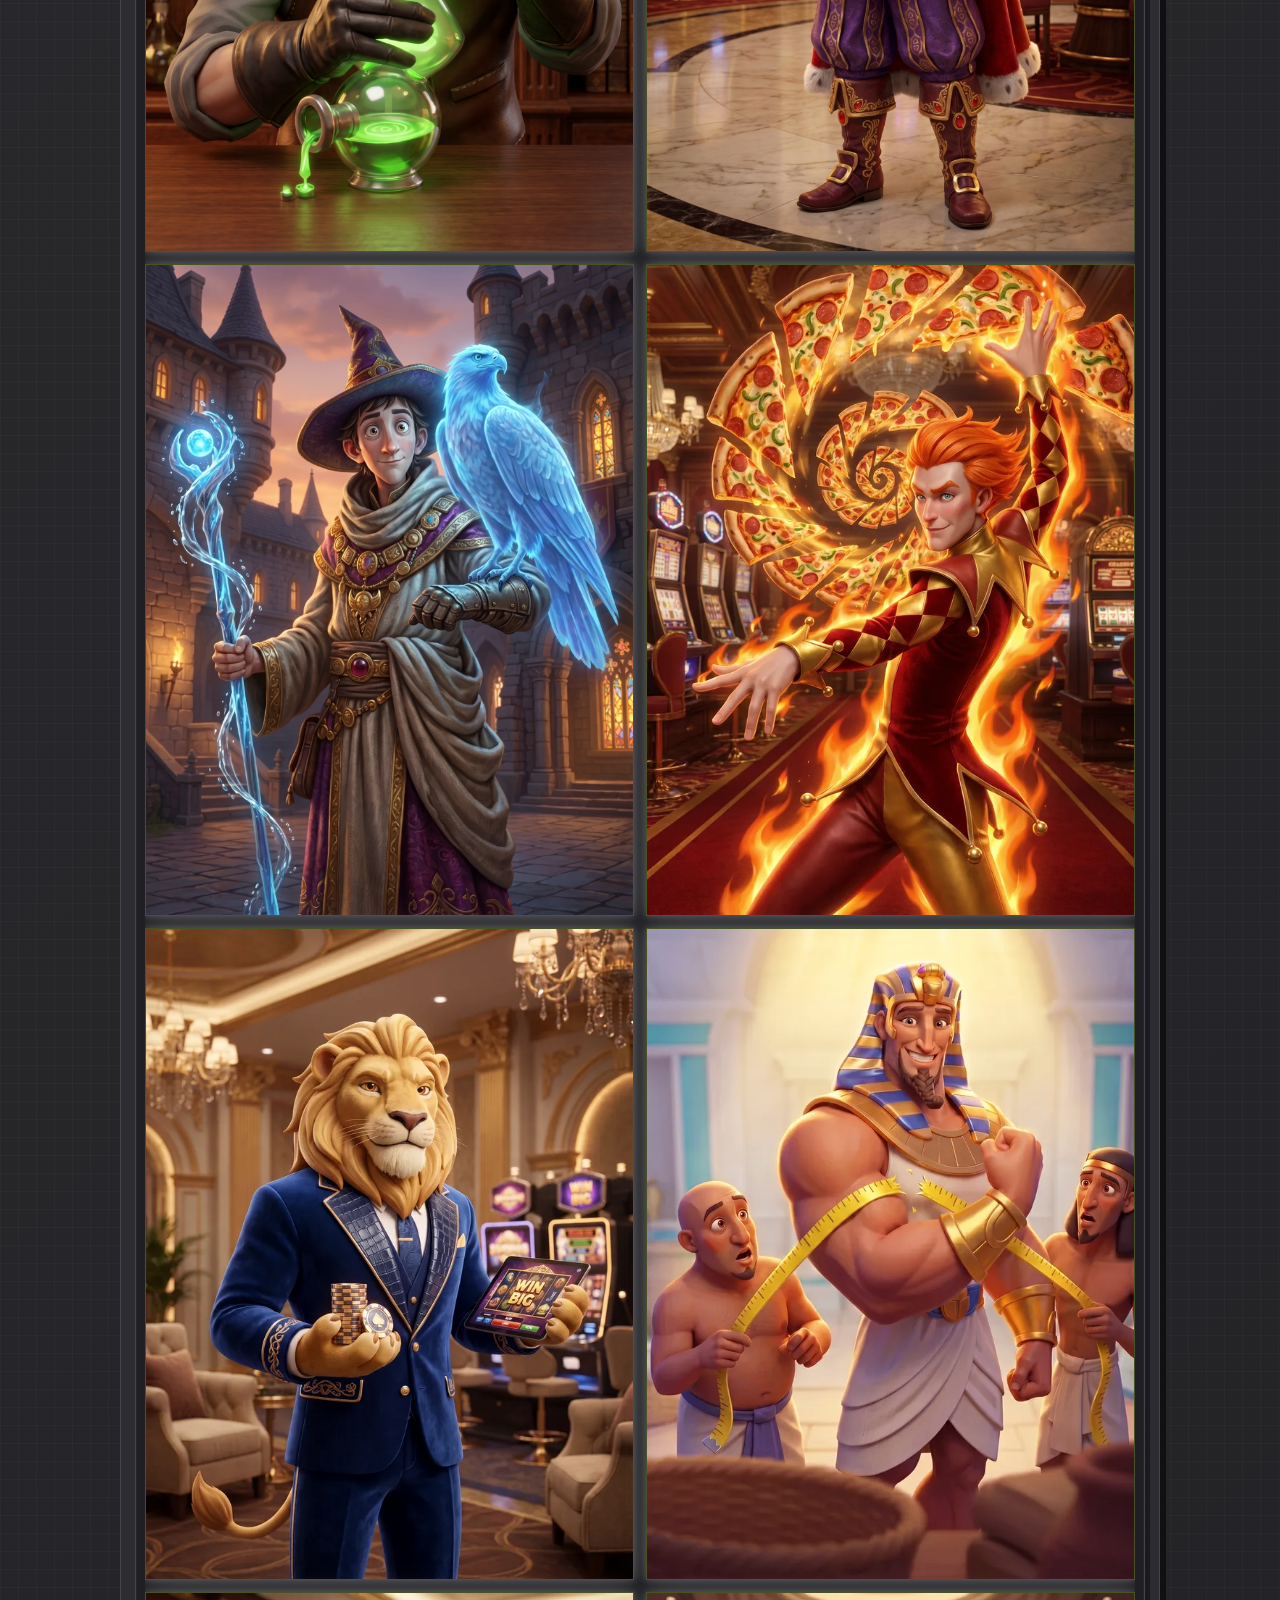
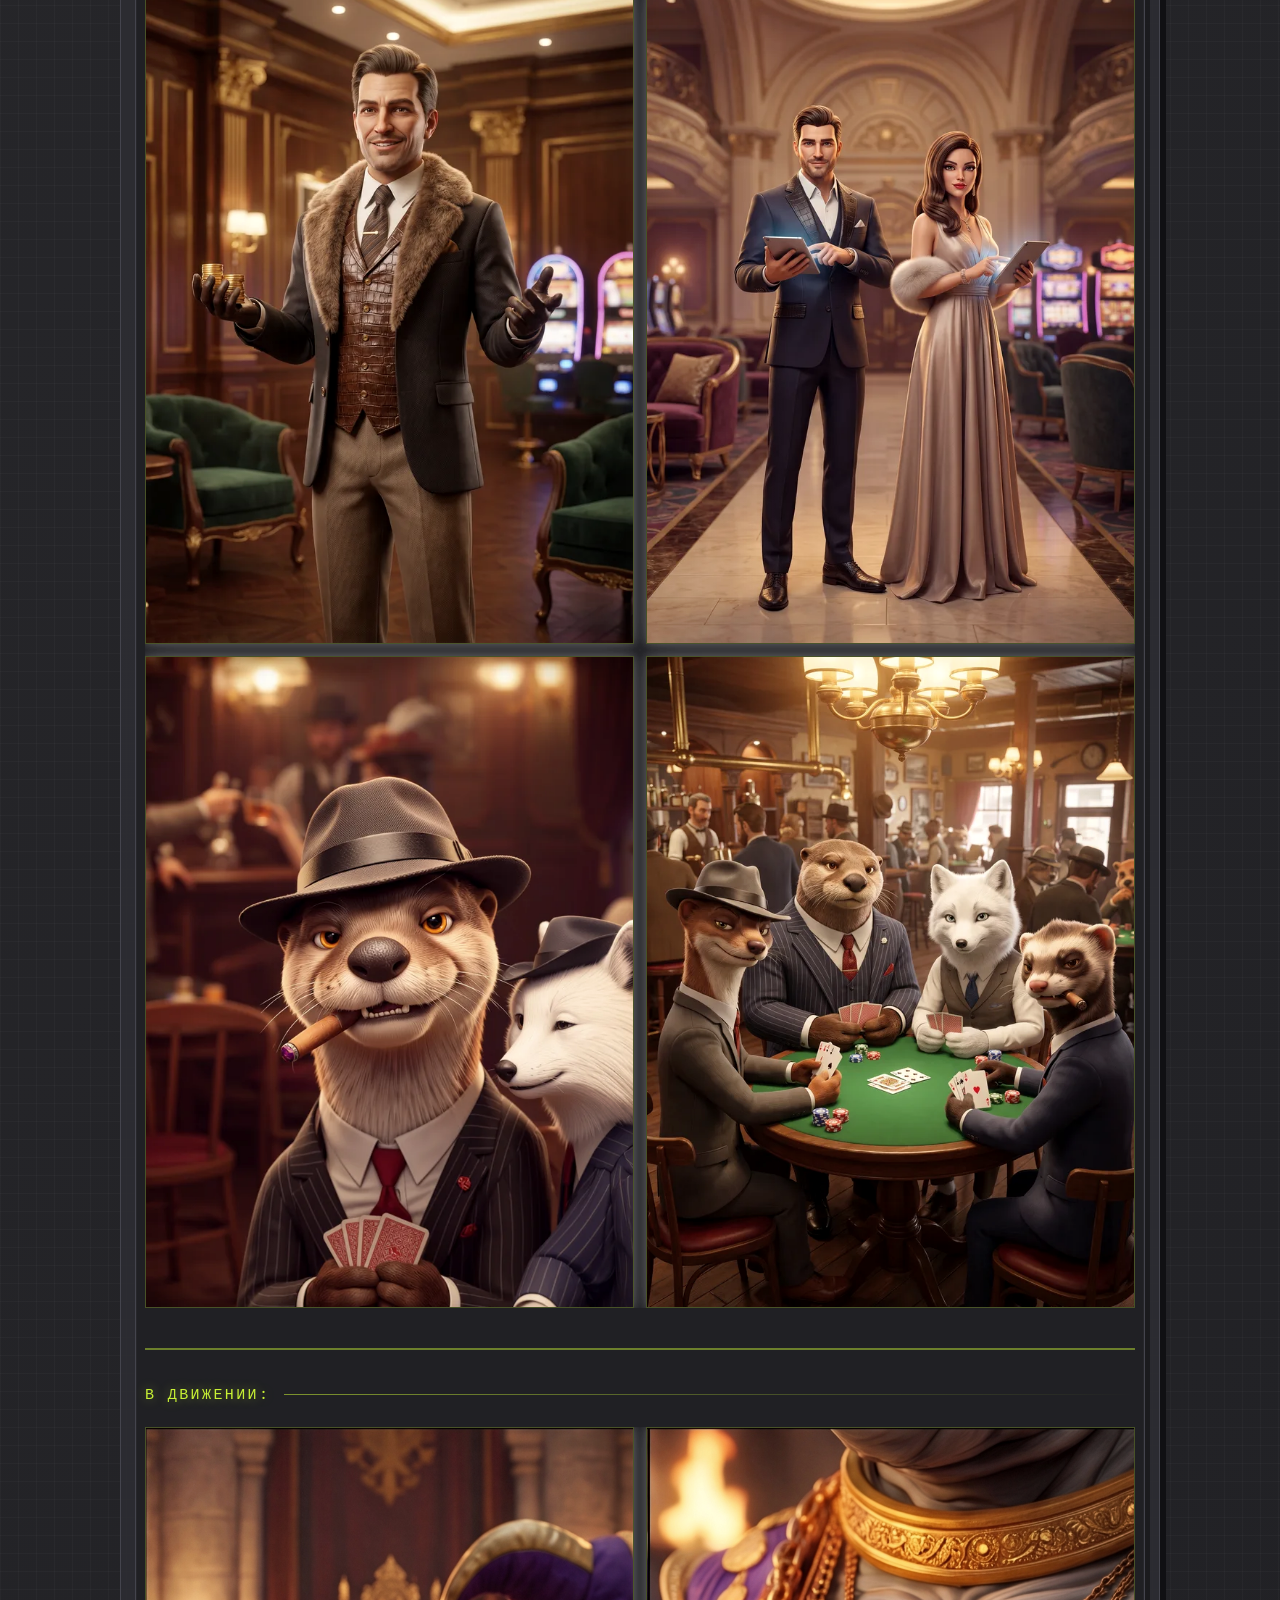
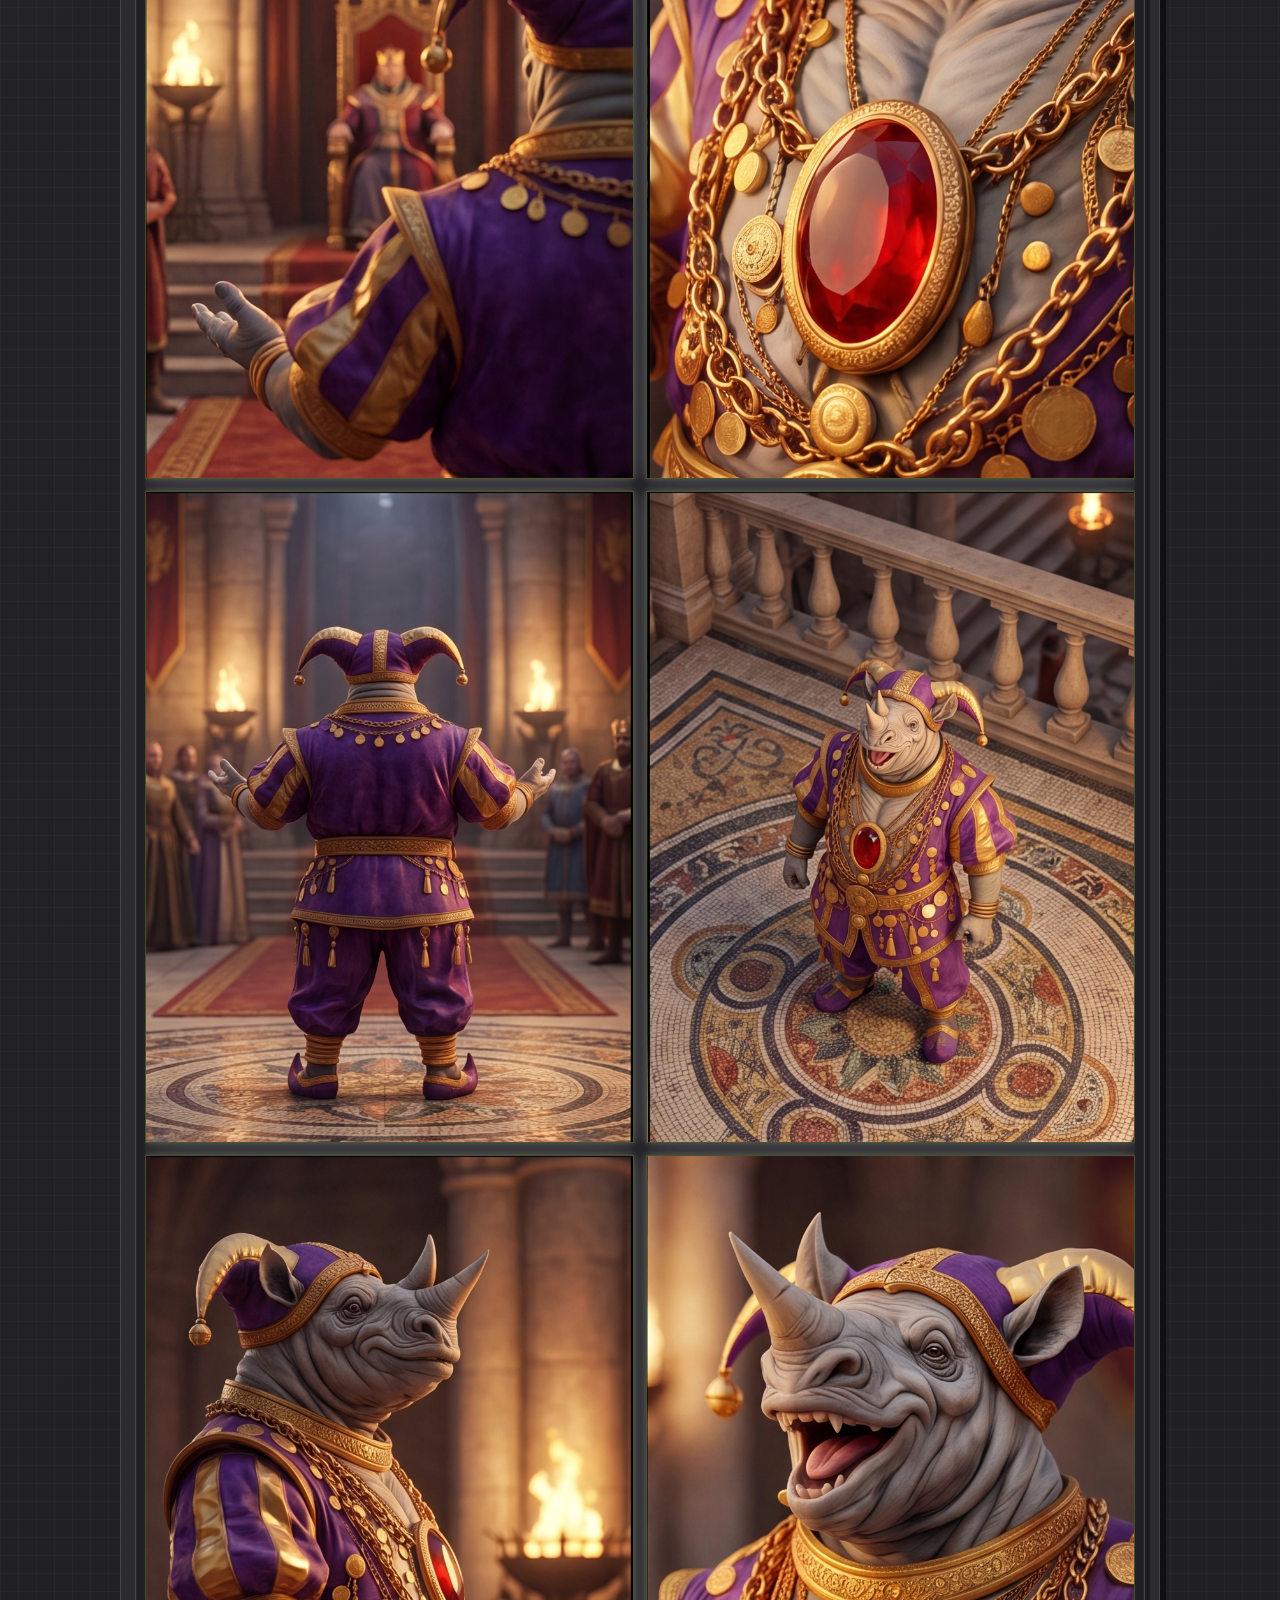
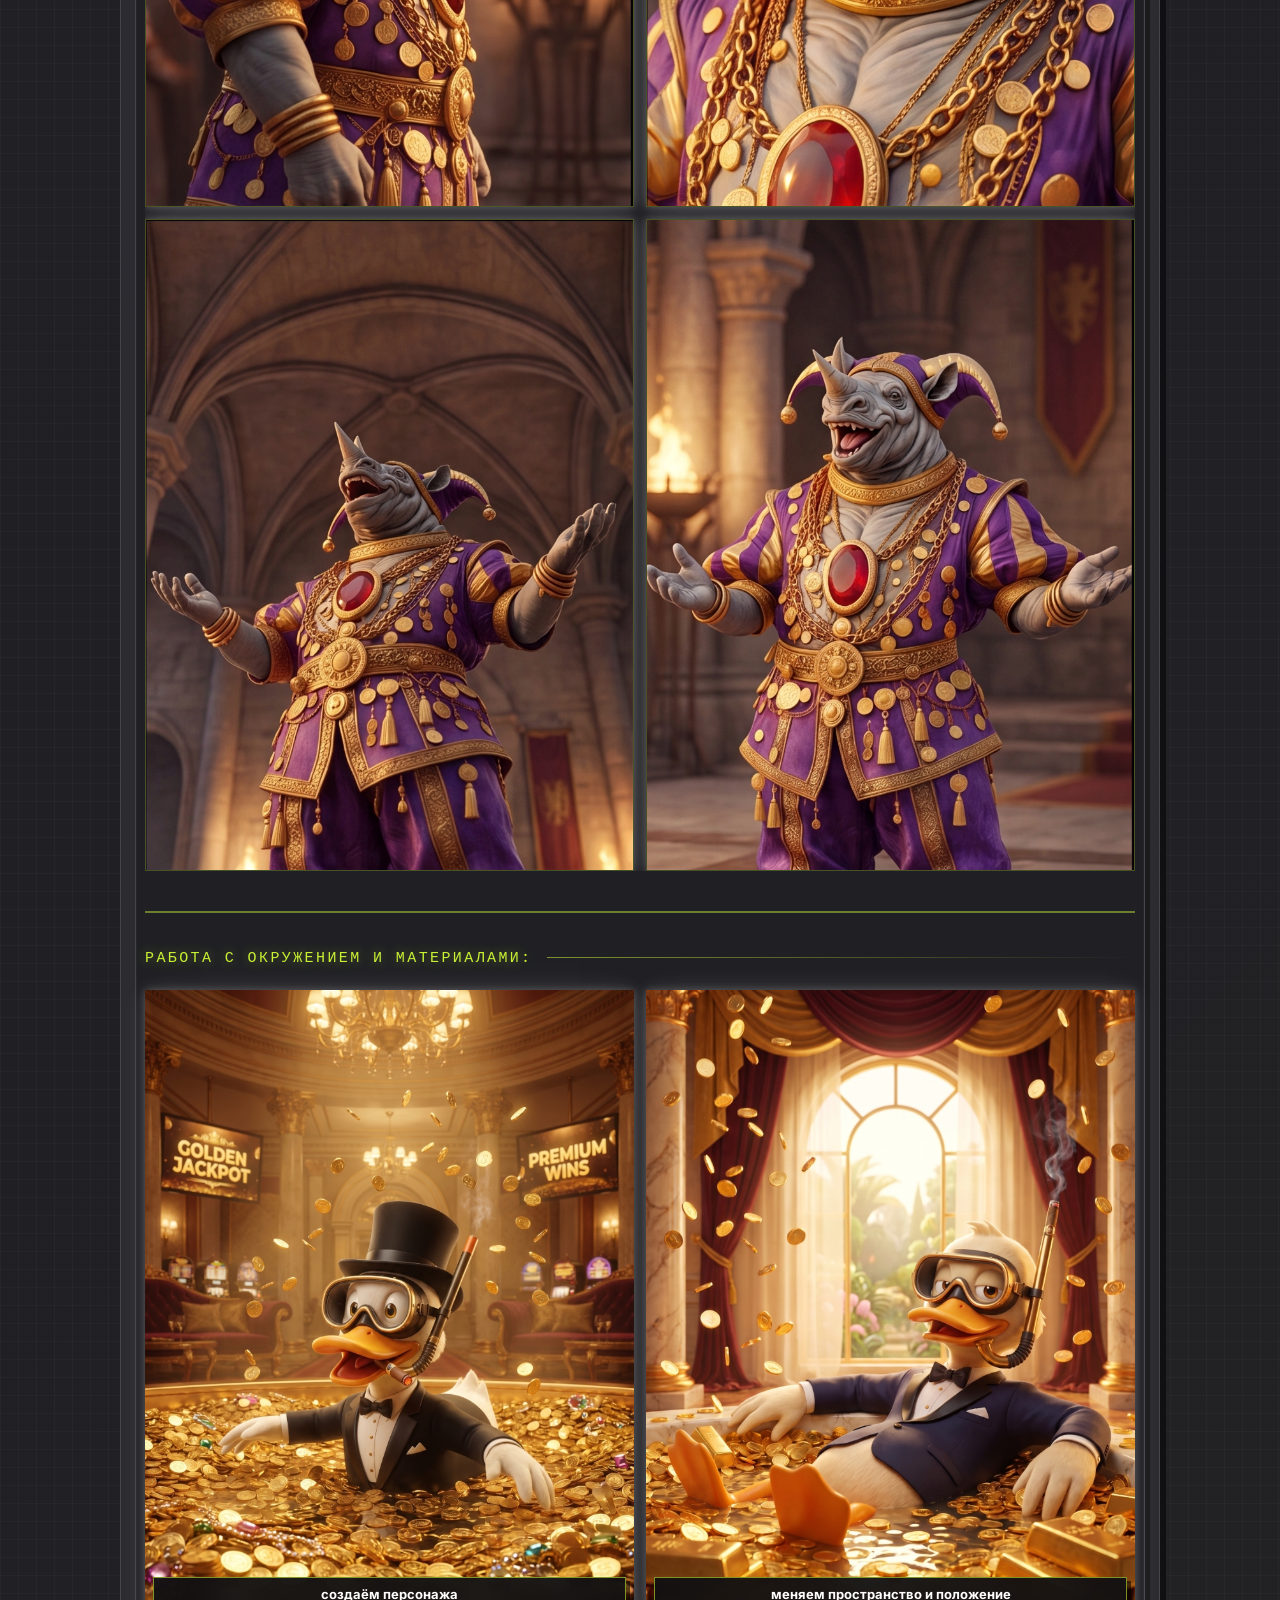
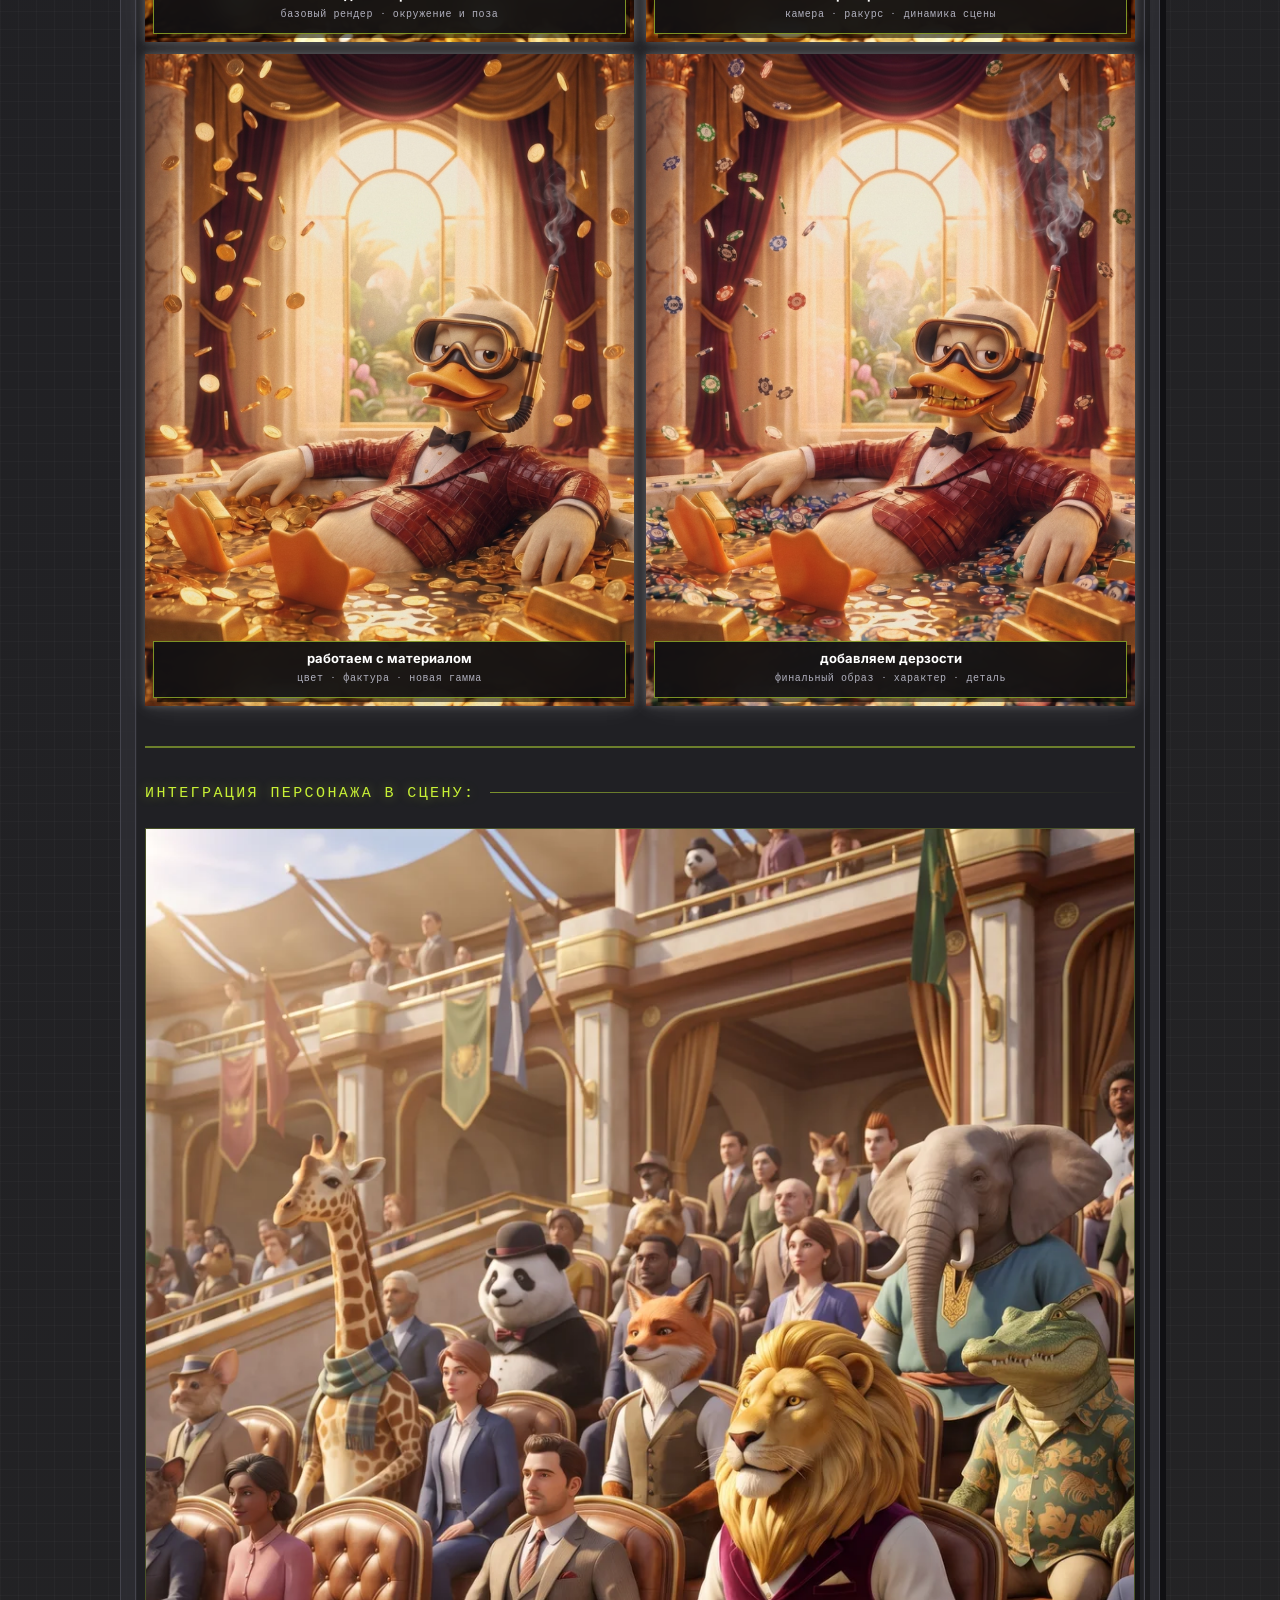
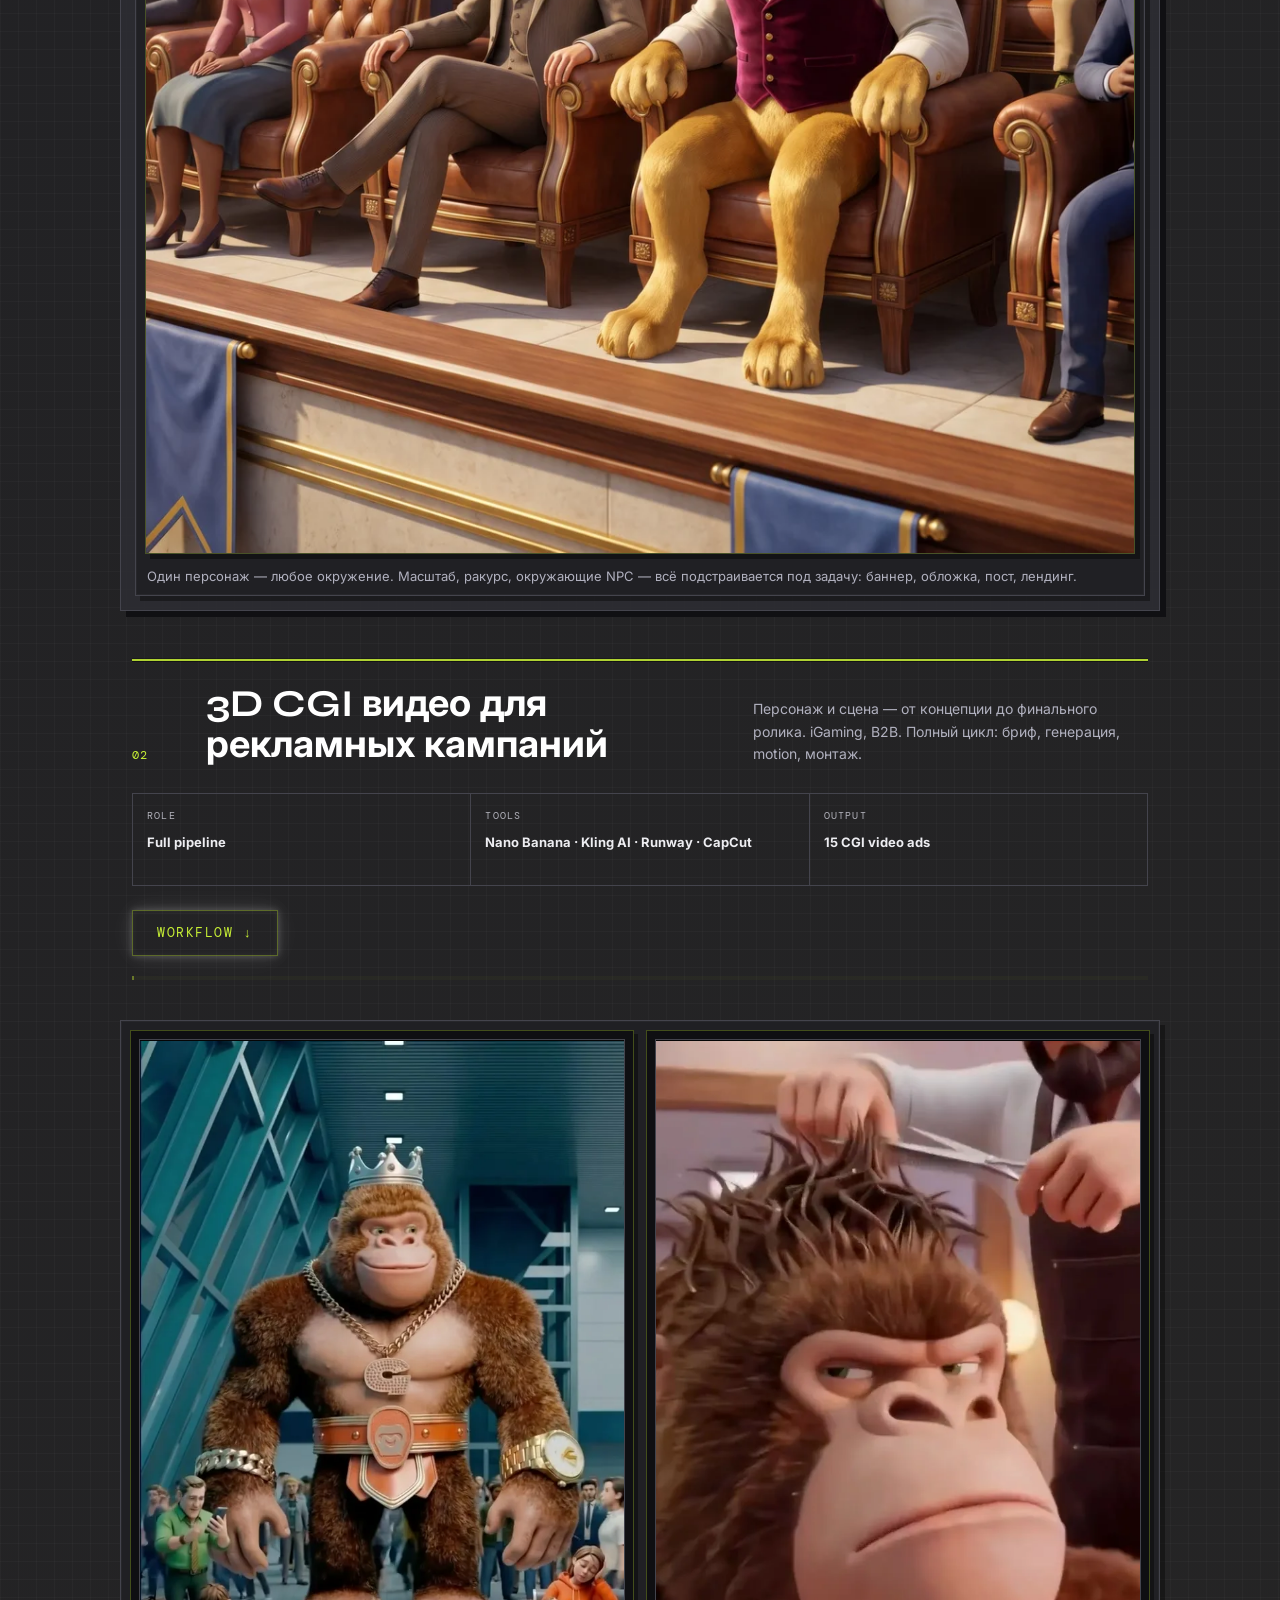
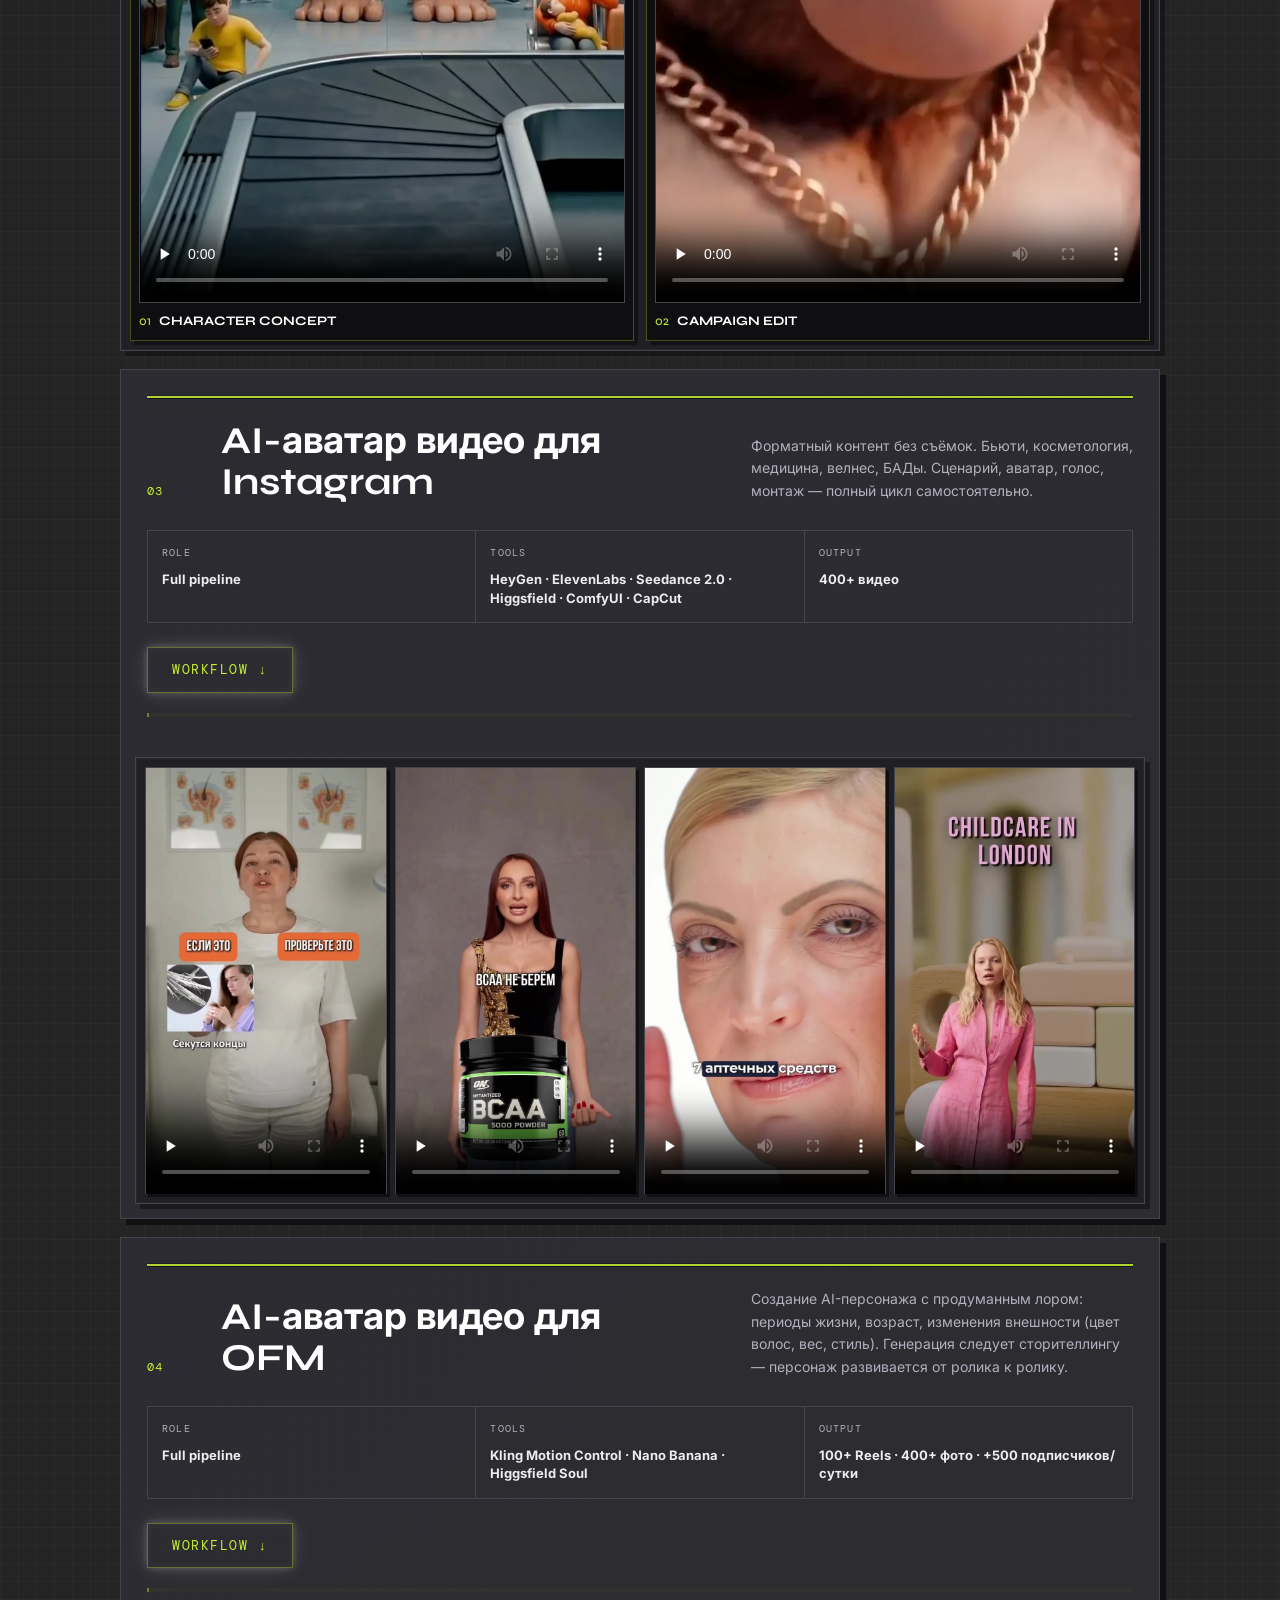
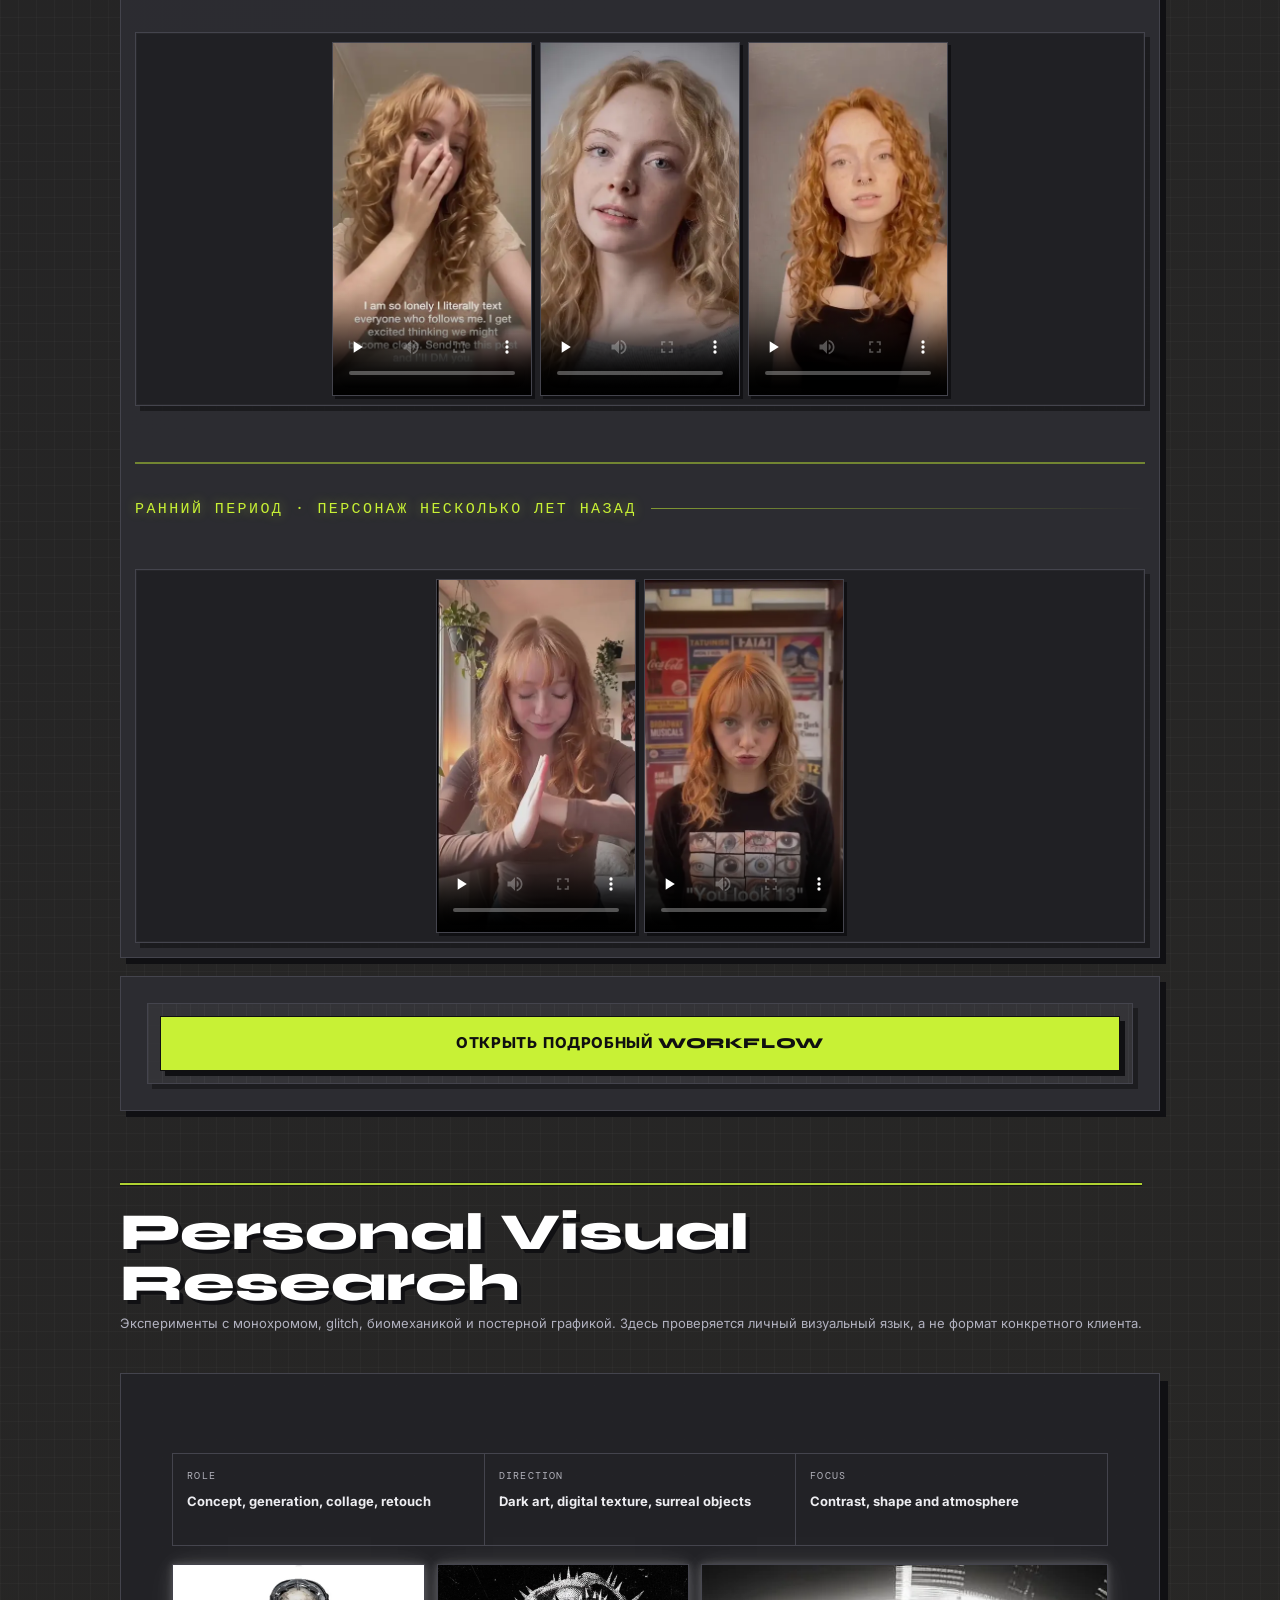
==== commit 6235ebe0: "mobile: баннер contain — все персонажи видны целиком" ====
--- a/index.html
+++ b/index.html
@@ -136,25 +136,20 @@
         grid-template-columns: 1fr;
       }
 
-      /* Баннер на мобиле — горизонтальное изображение в рамке */
+      /* Баннер на мобиле — вся картинка целиком */
       .wide-banner-wrap {
-        overflow-x: auto;
-        overflow-y: hidden;
-        -webkit-overflow-scrolling: touch;
-        scrollbar-width: none;
-      }
-      .wide-banner-wrap::-webkit-scrollbar {
-        display: none;
+        overflow: hidden;
       }
       .wide-banner-wrap .production-wide-visual {
-        width: max-content;
-        min-width: 100%;
+        width: 100%;
       }
       .wide-banner-wrap .production-wide-visual img {
-        width: auto;
-        height: 180px;
+        width: 100%;
+        height: auto;
         max-height: none;
-        object-fit: none;
+        object-fit: contain;
+        object-position: center center;
+        background: #101015;
       }
       .wide-banner-label {
         display: none;
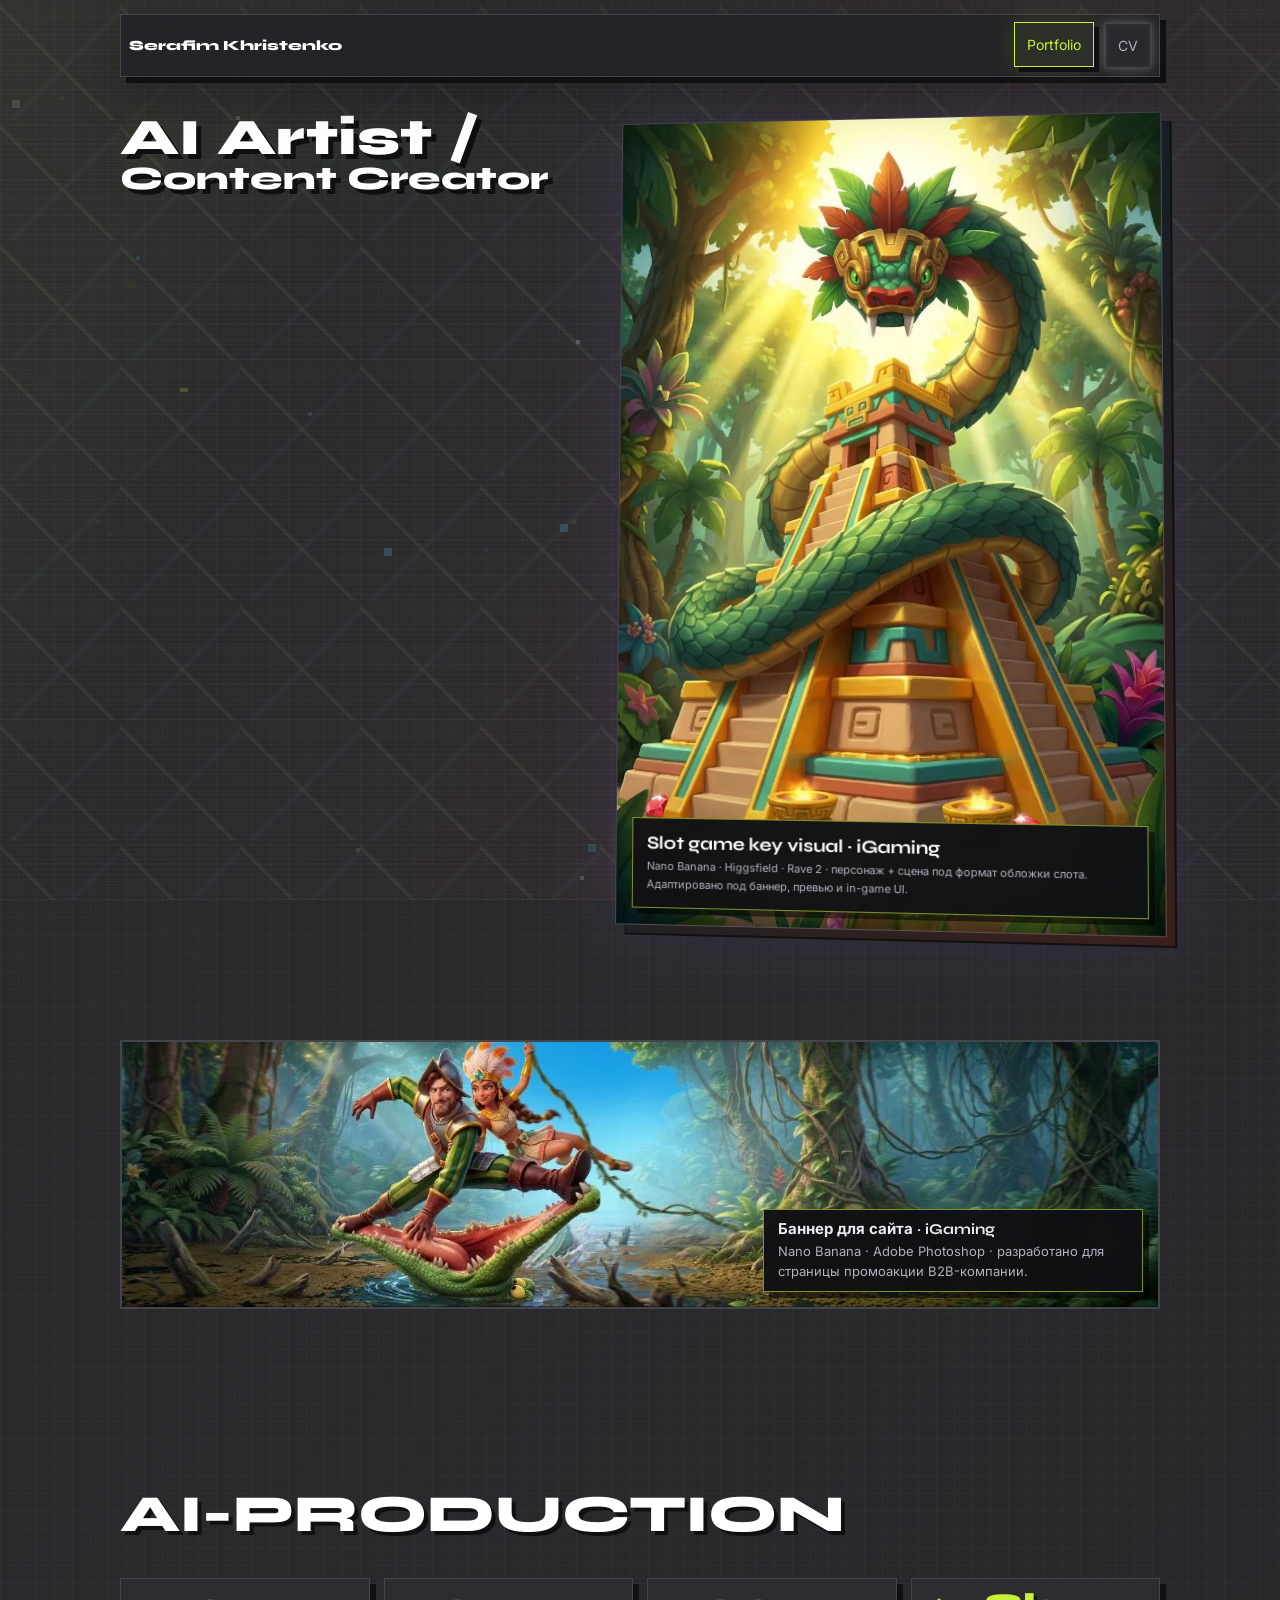
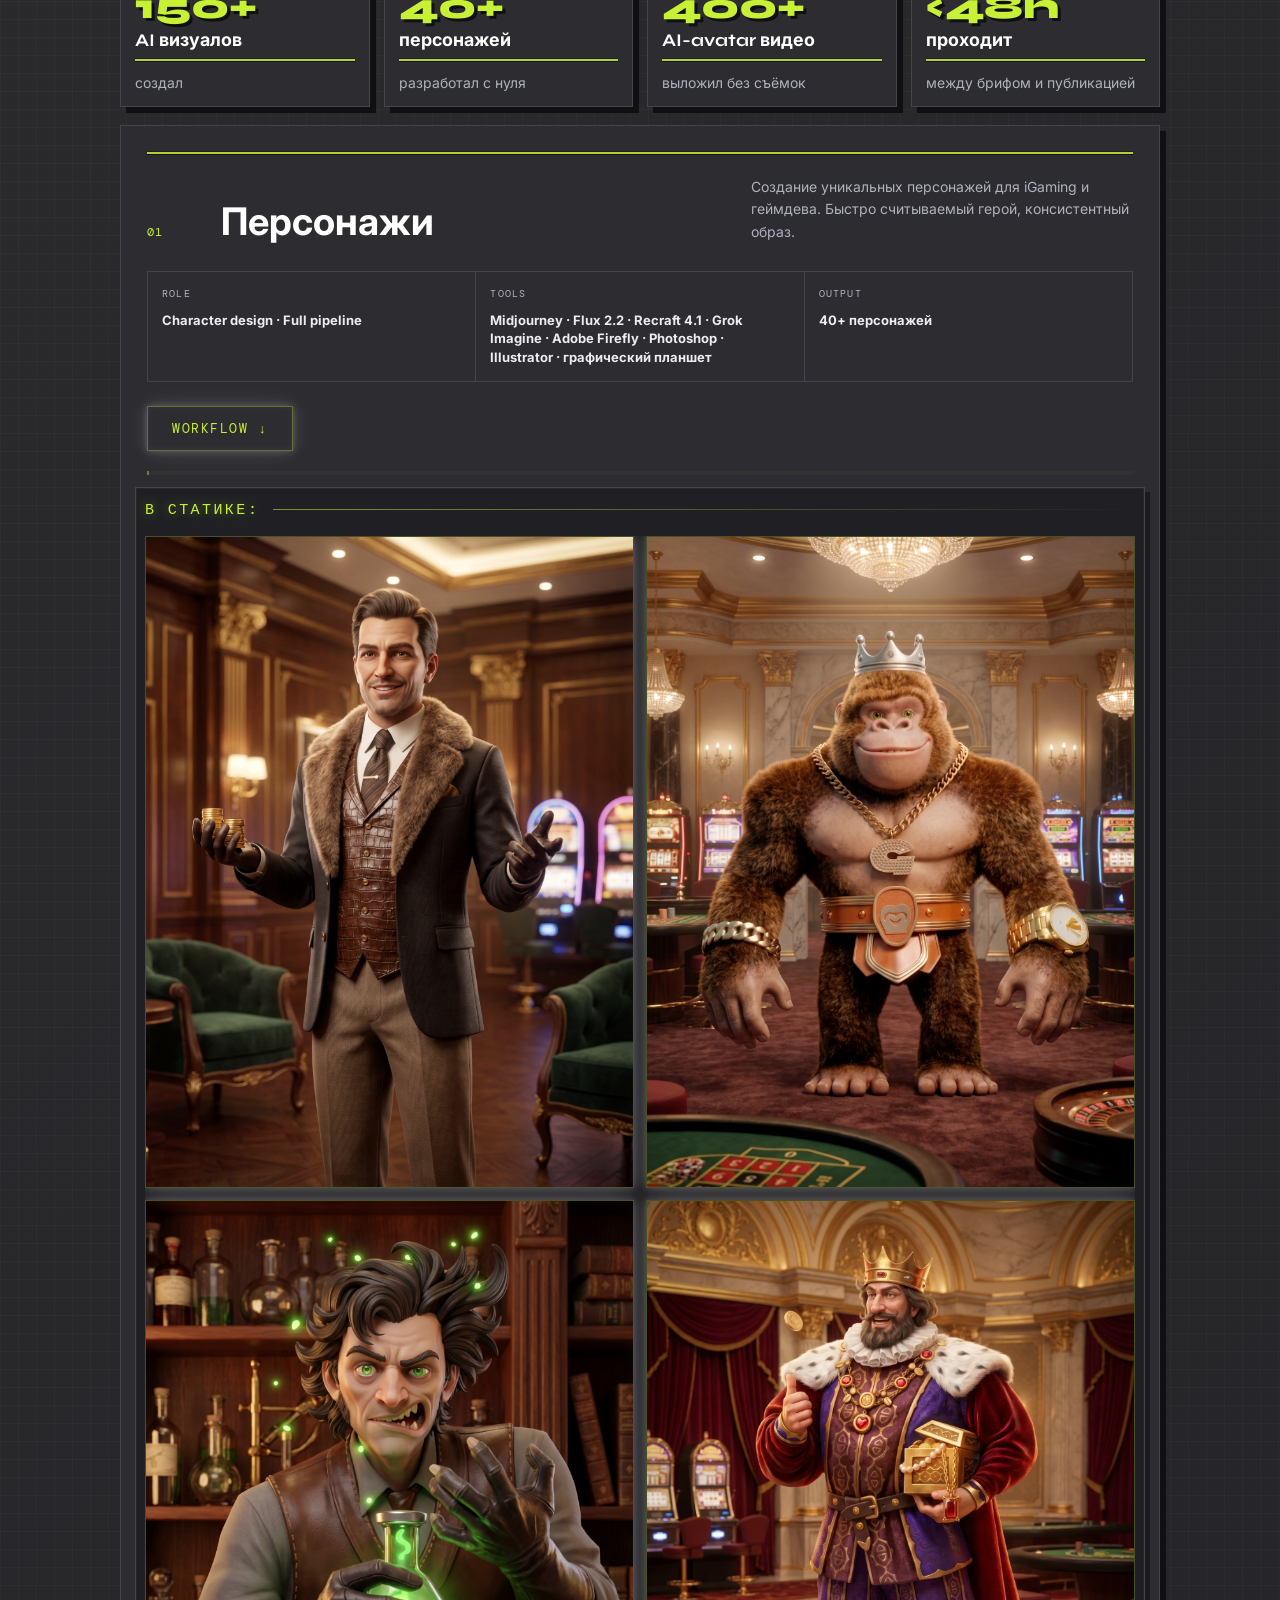
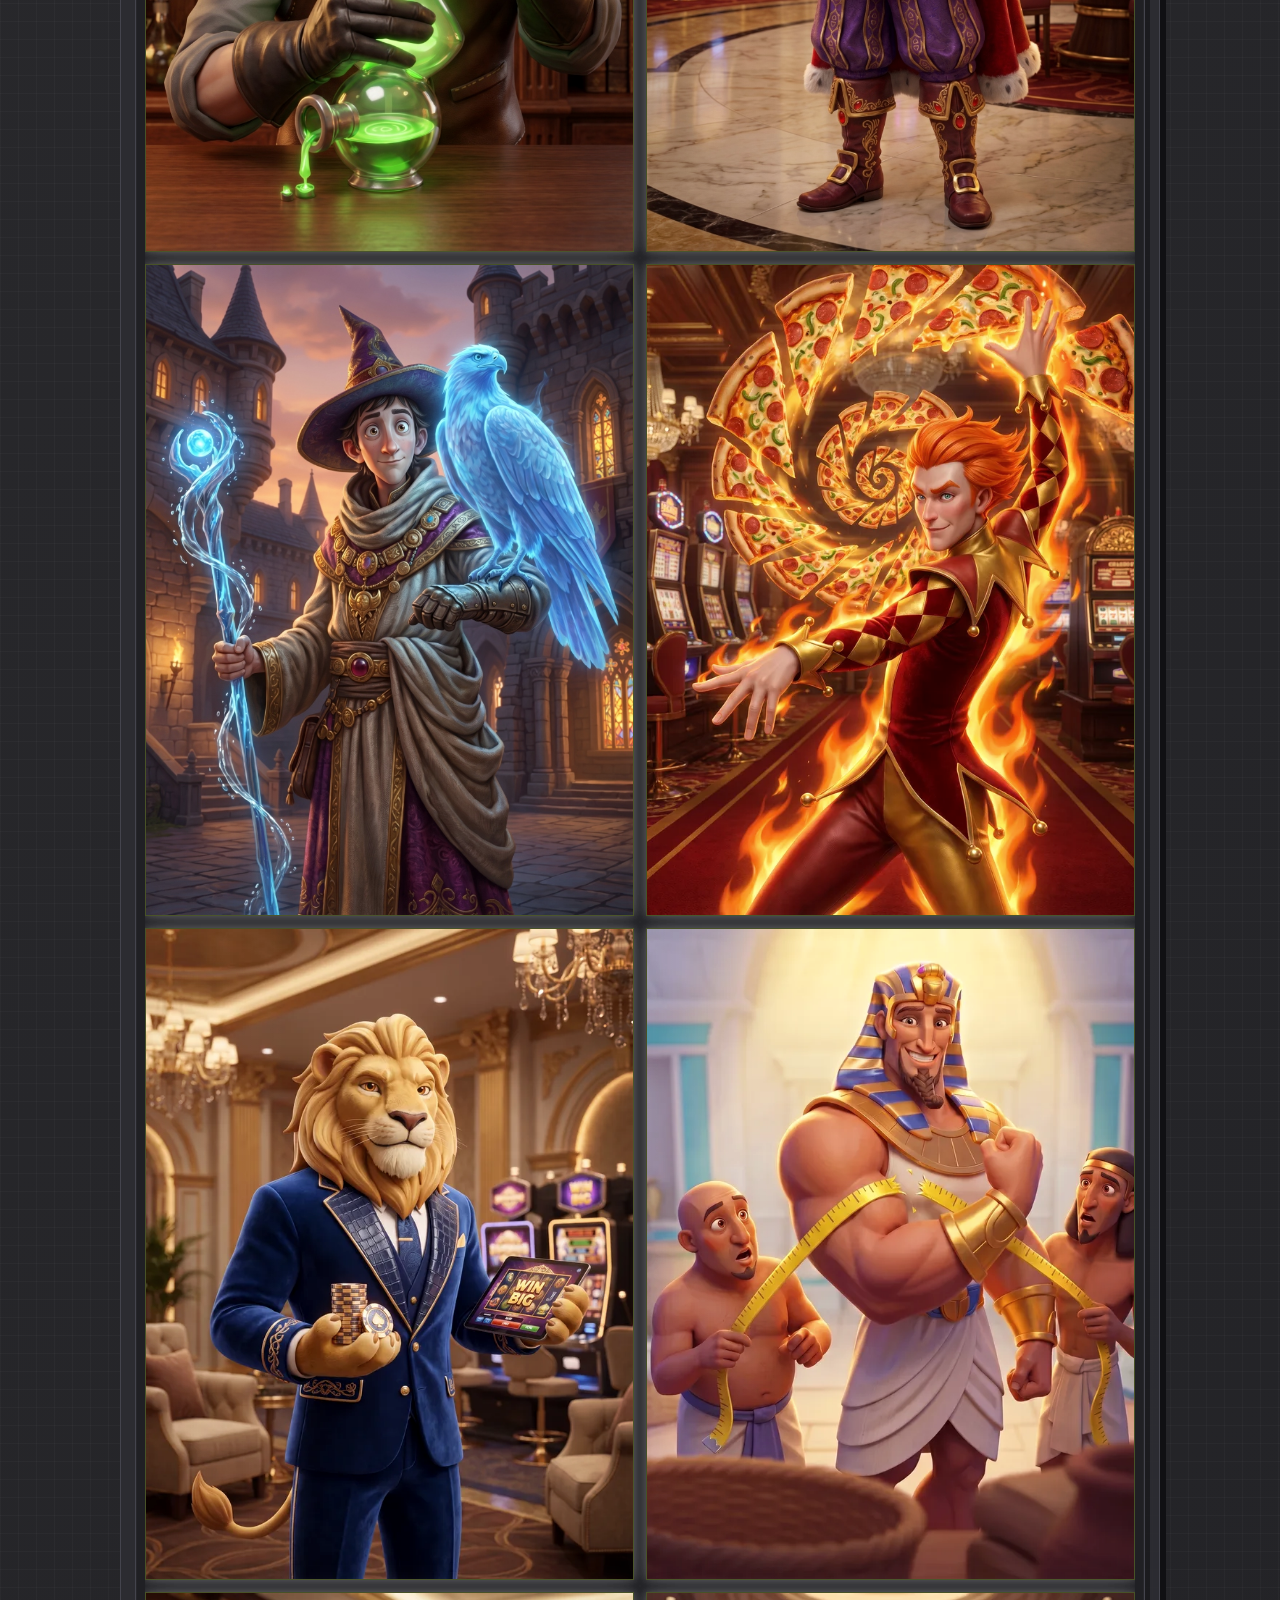
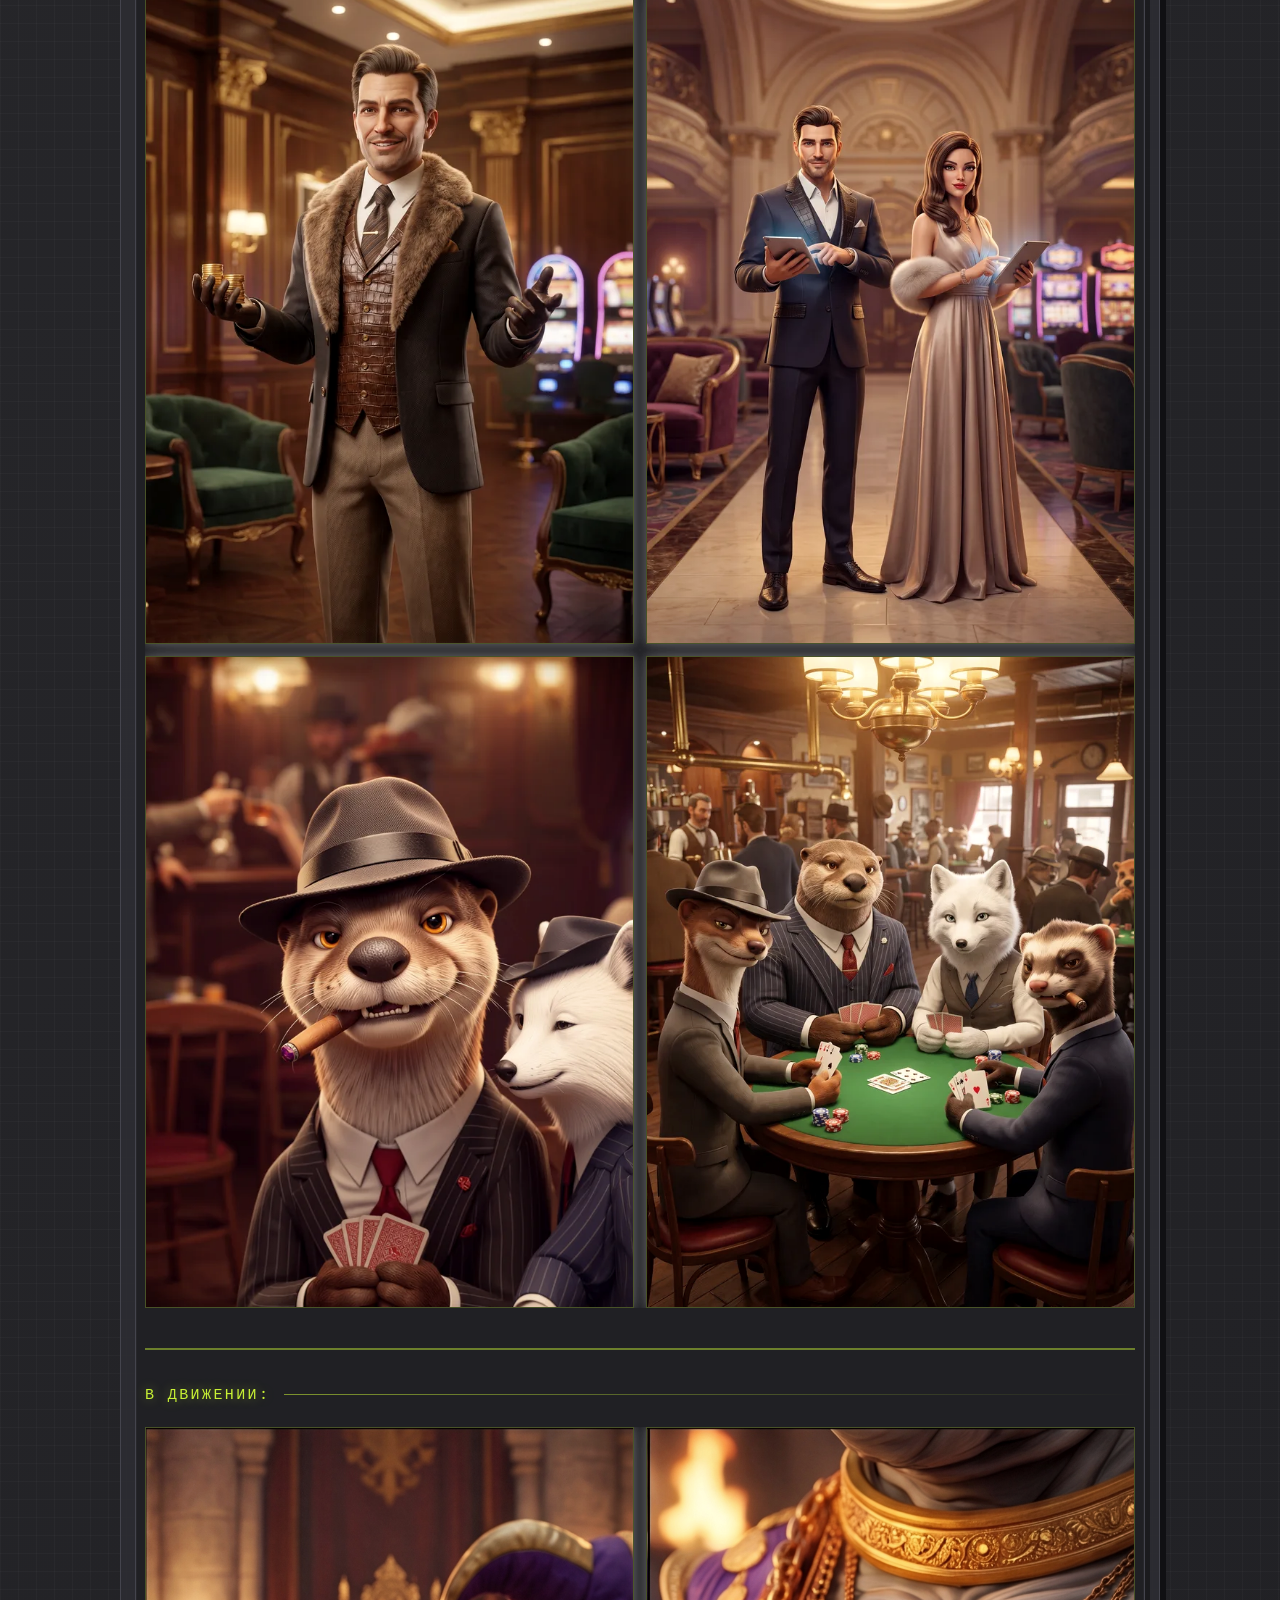
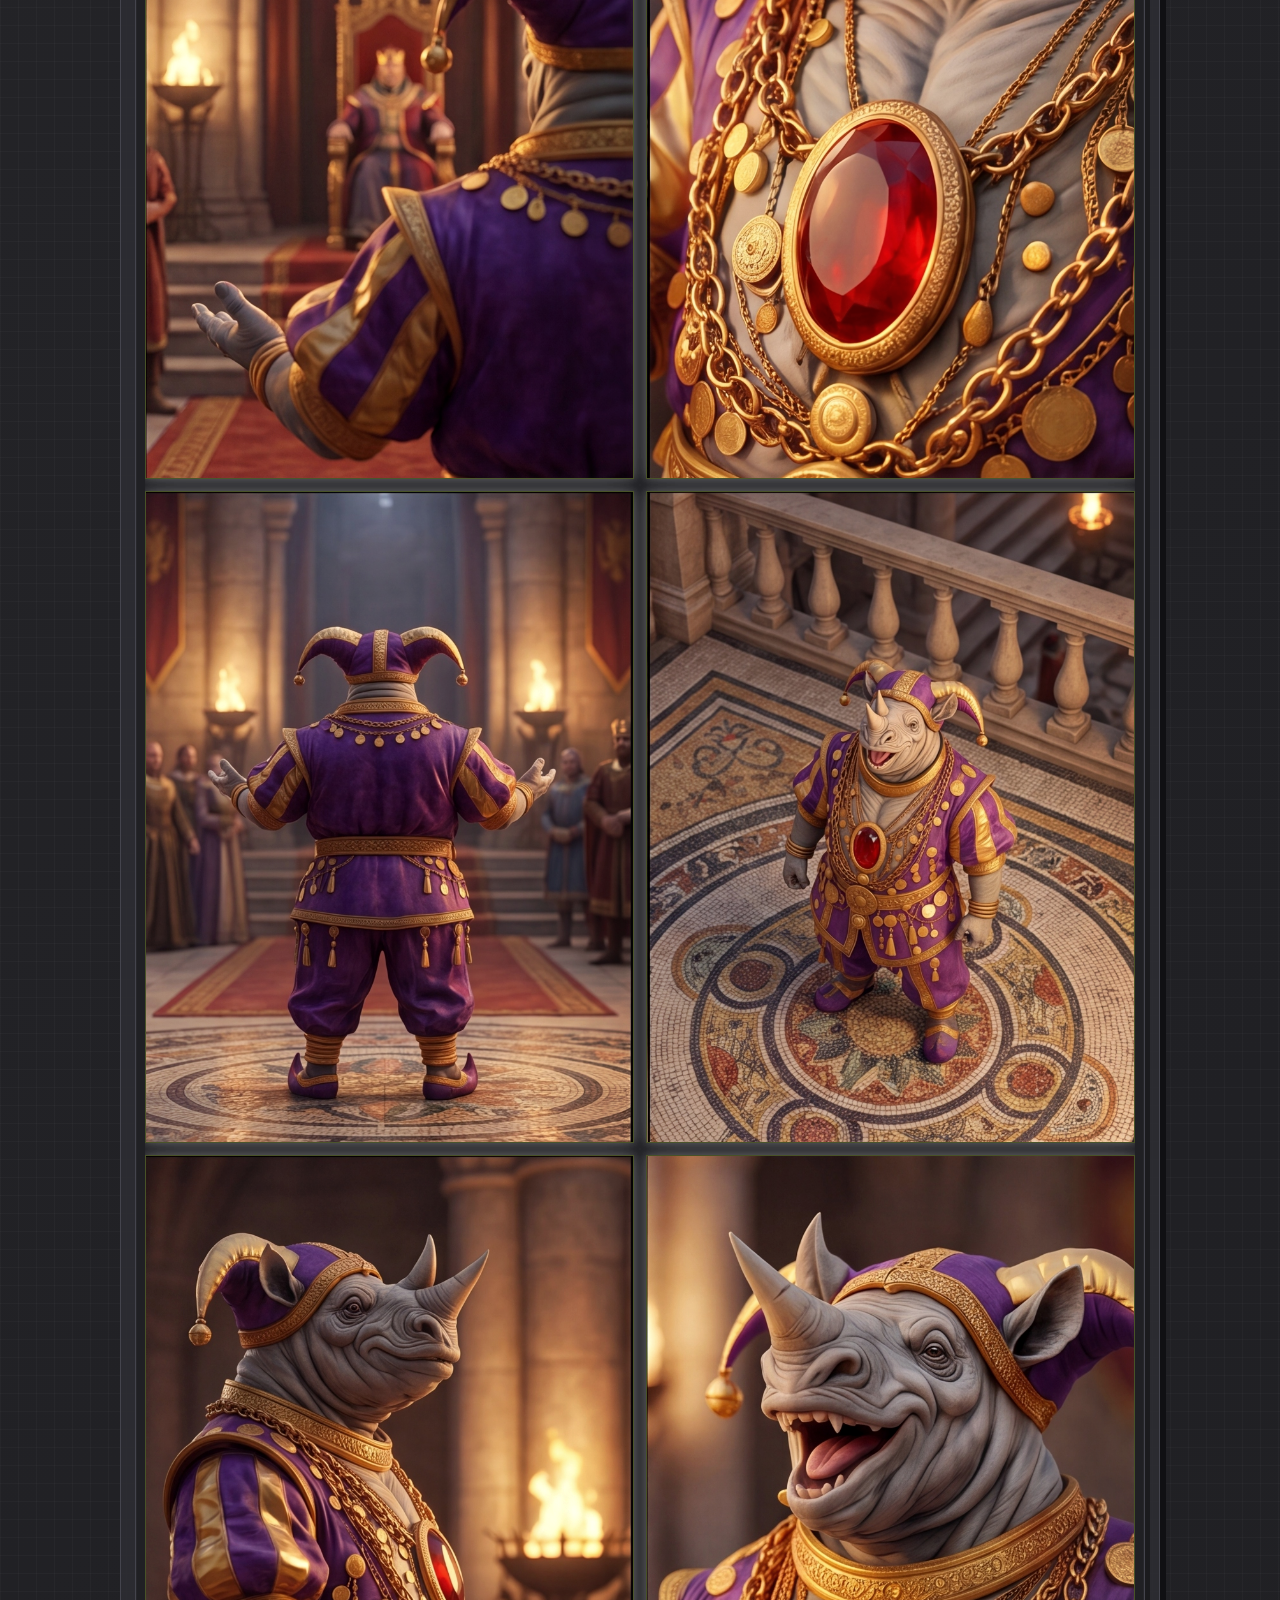
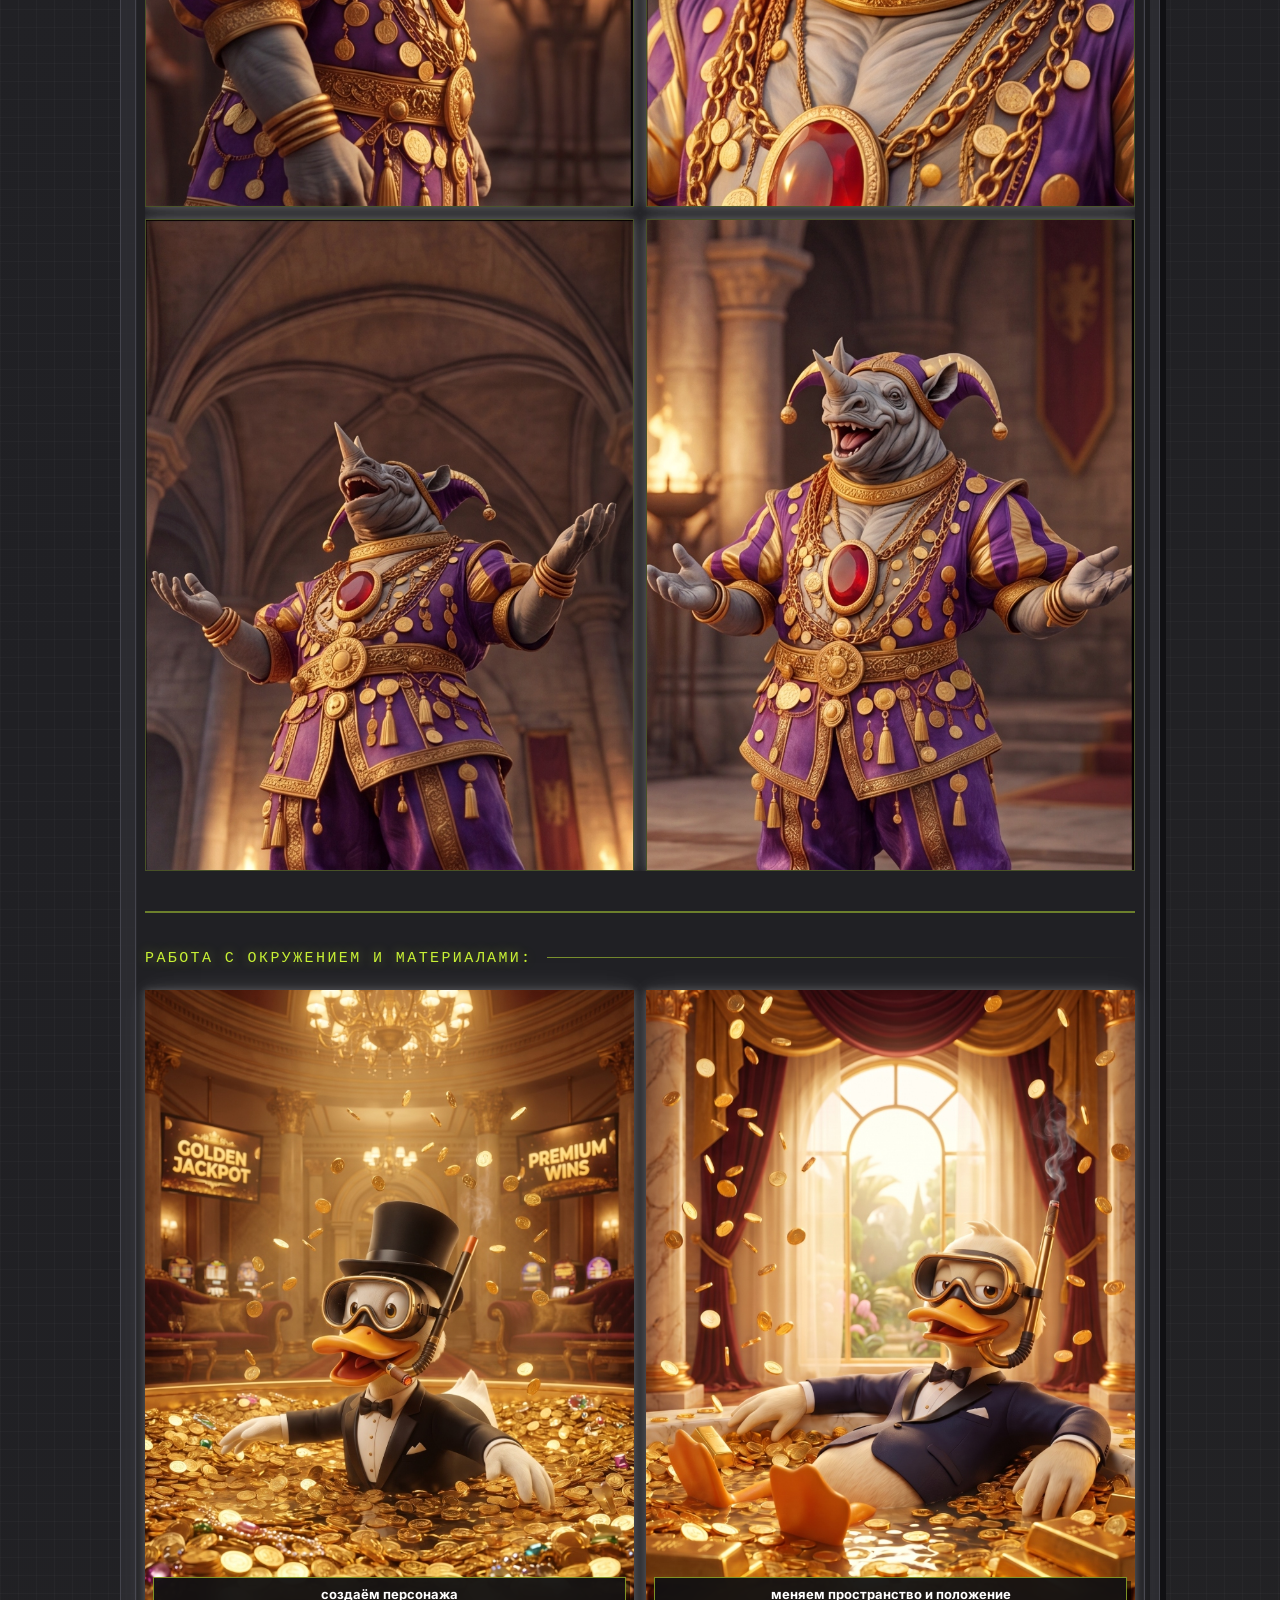
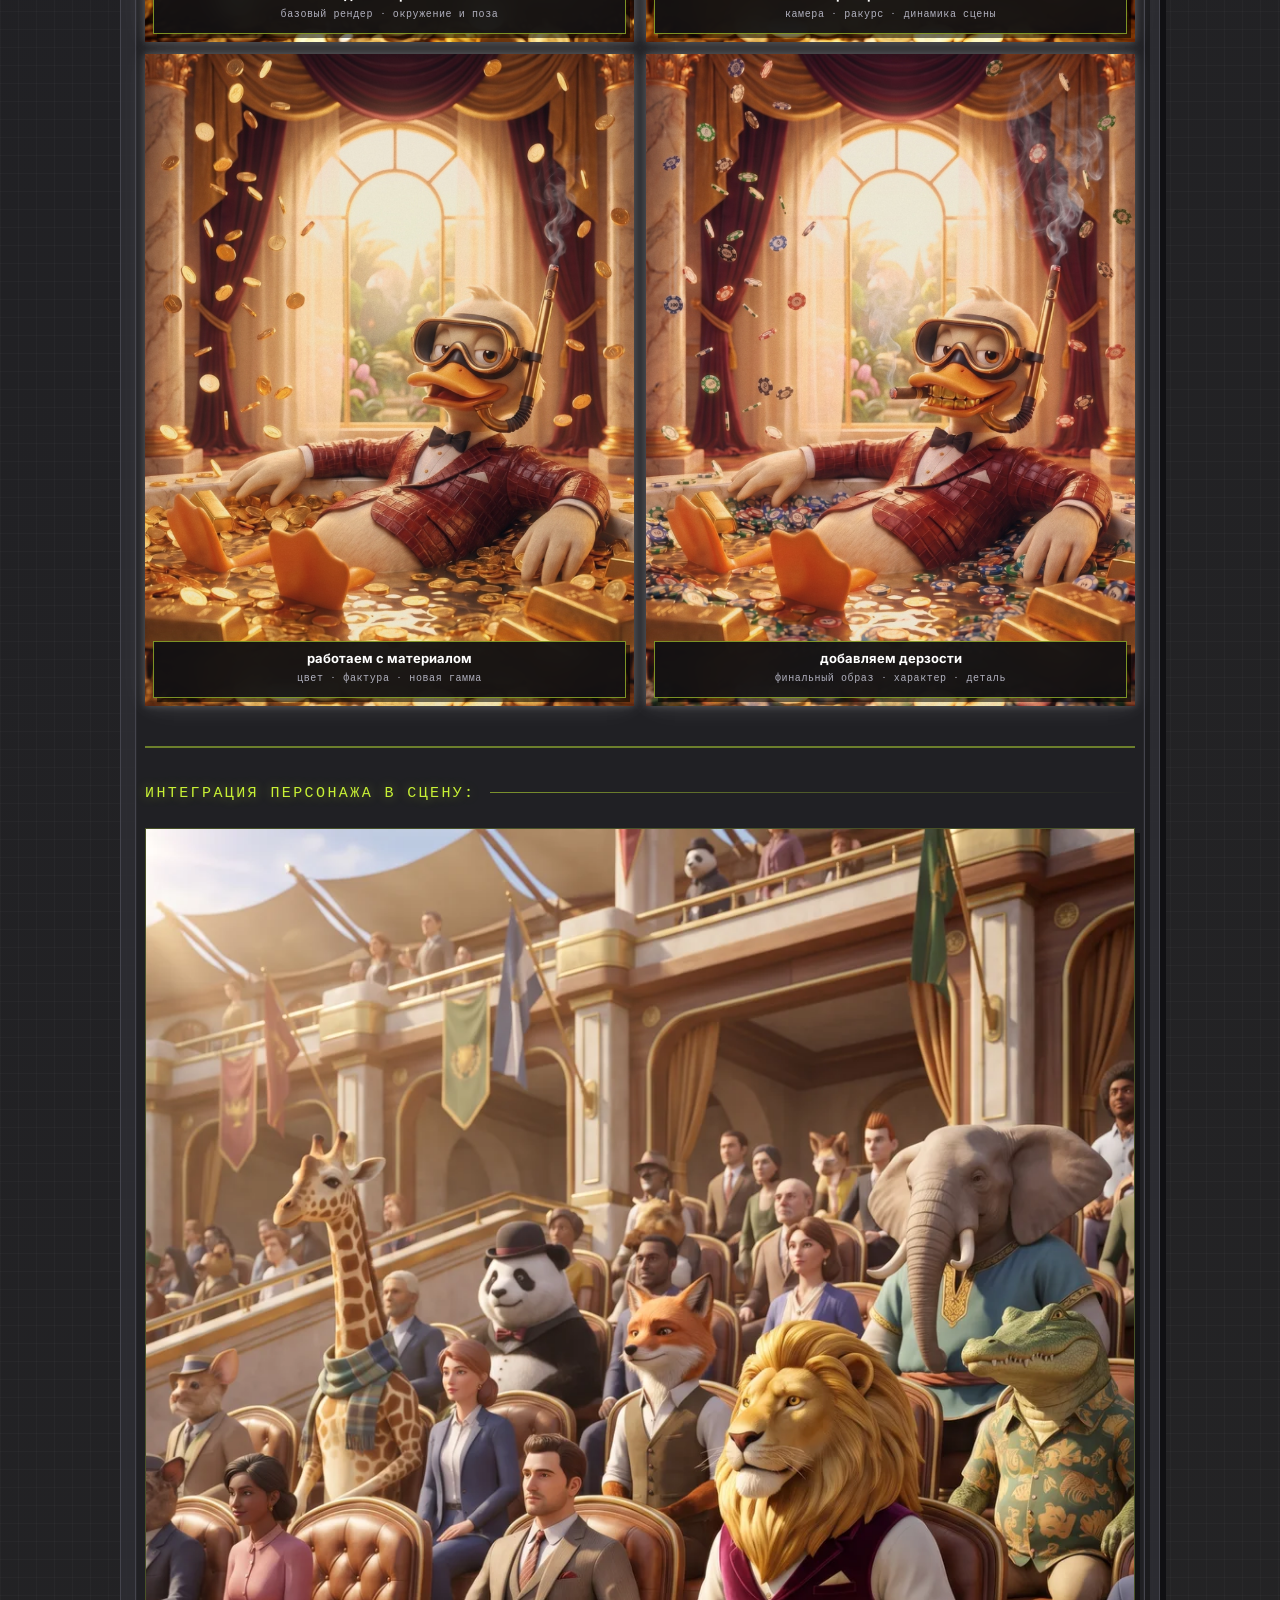
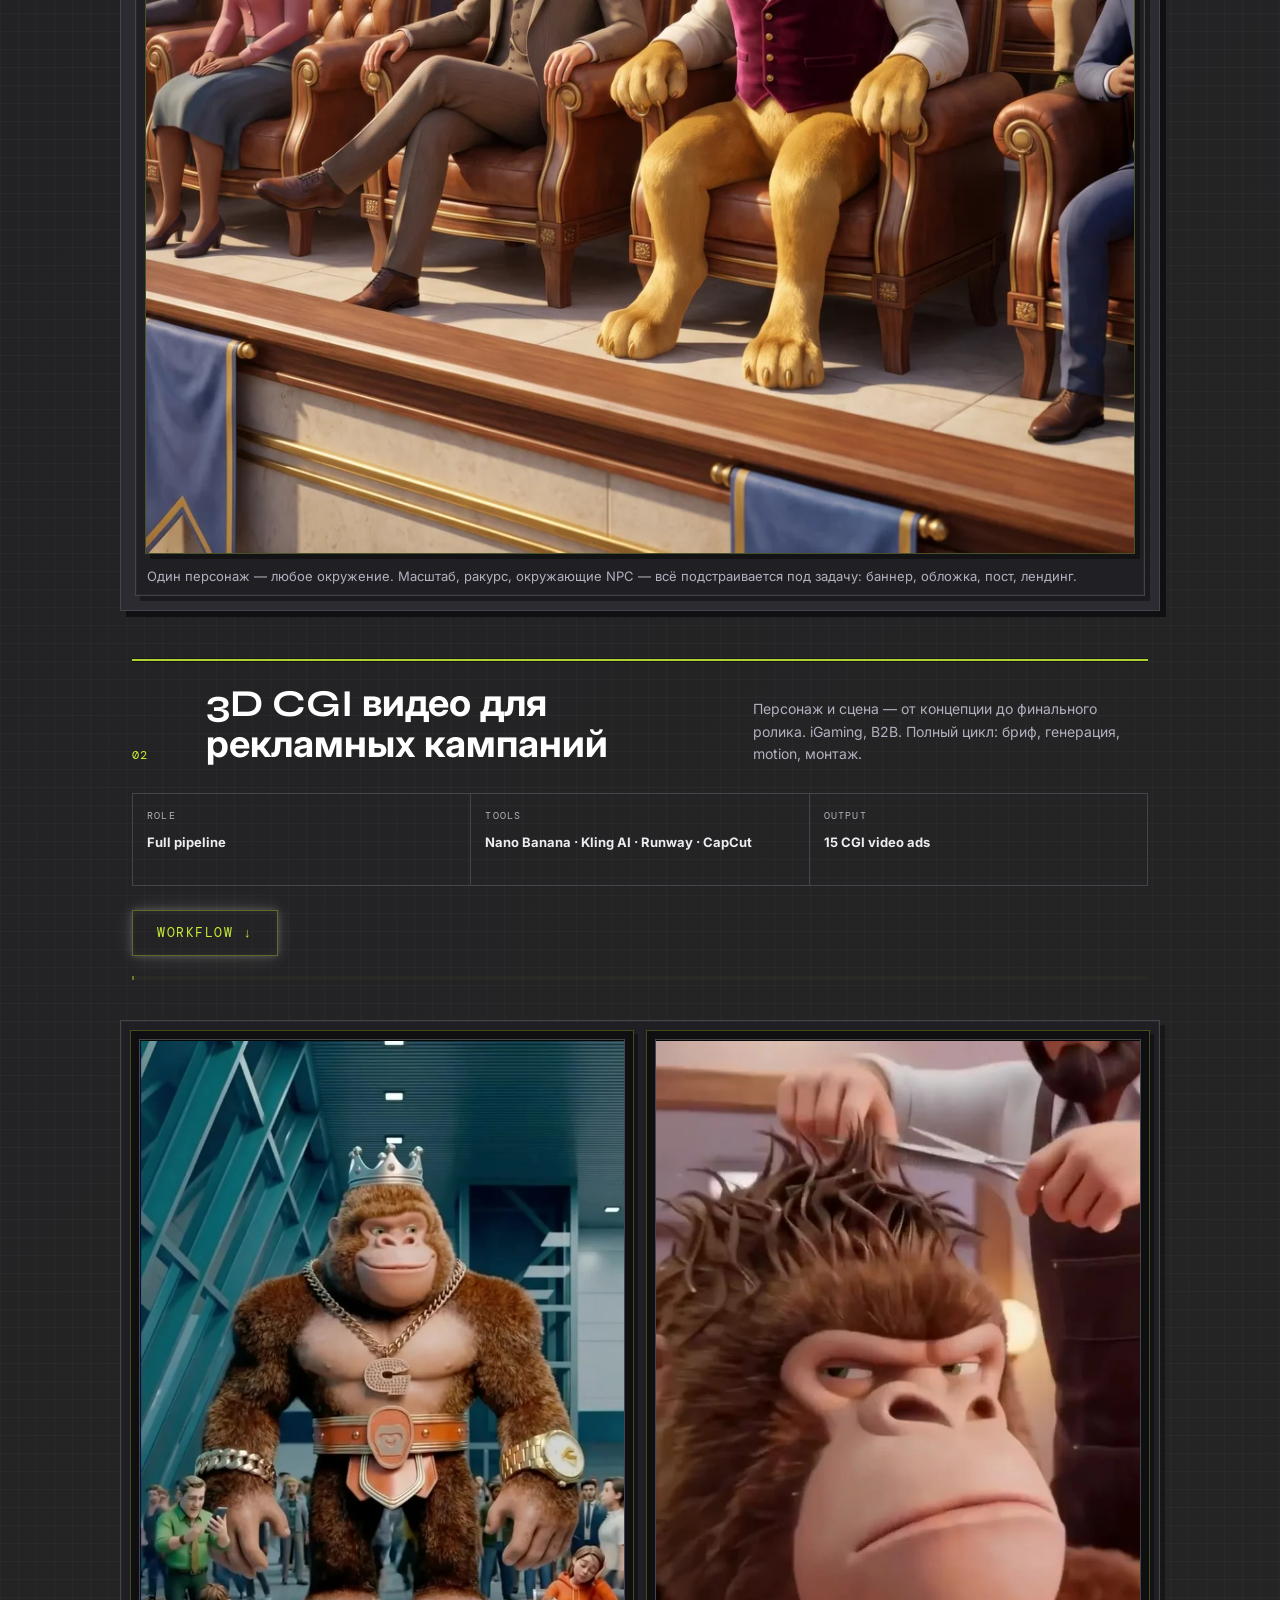
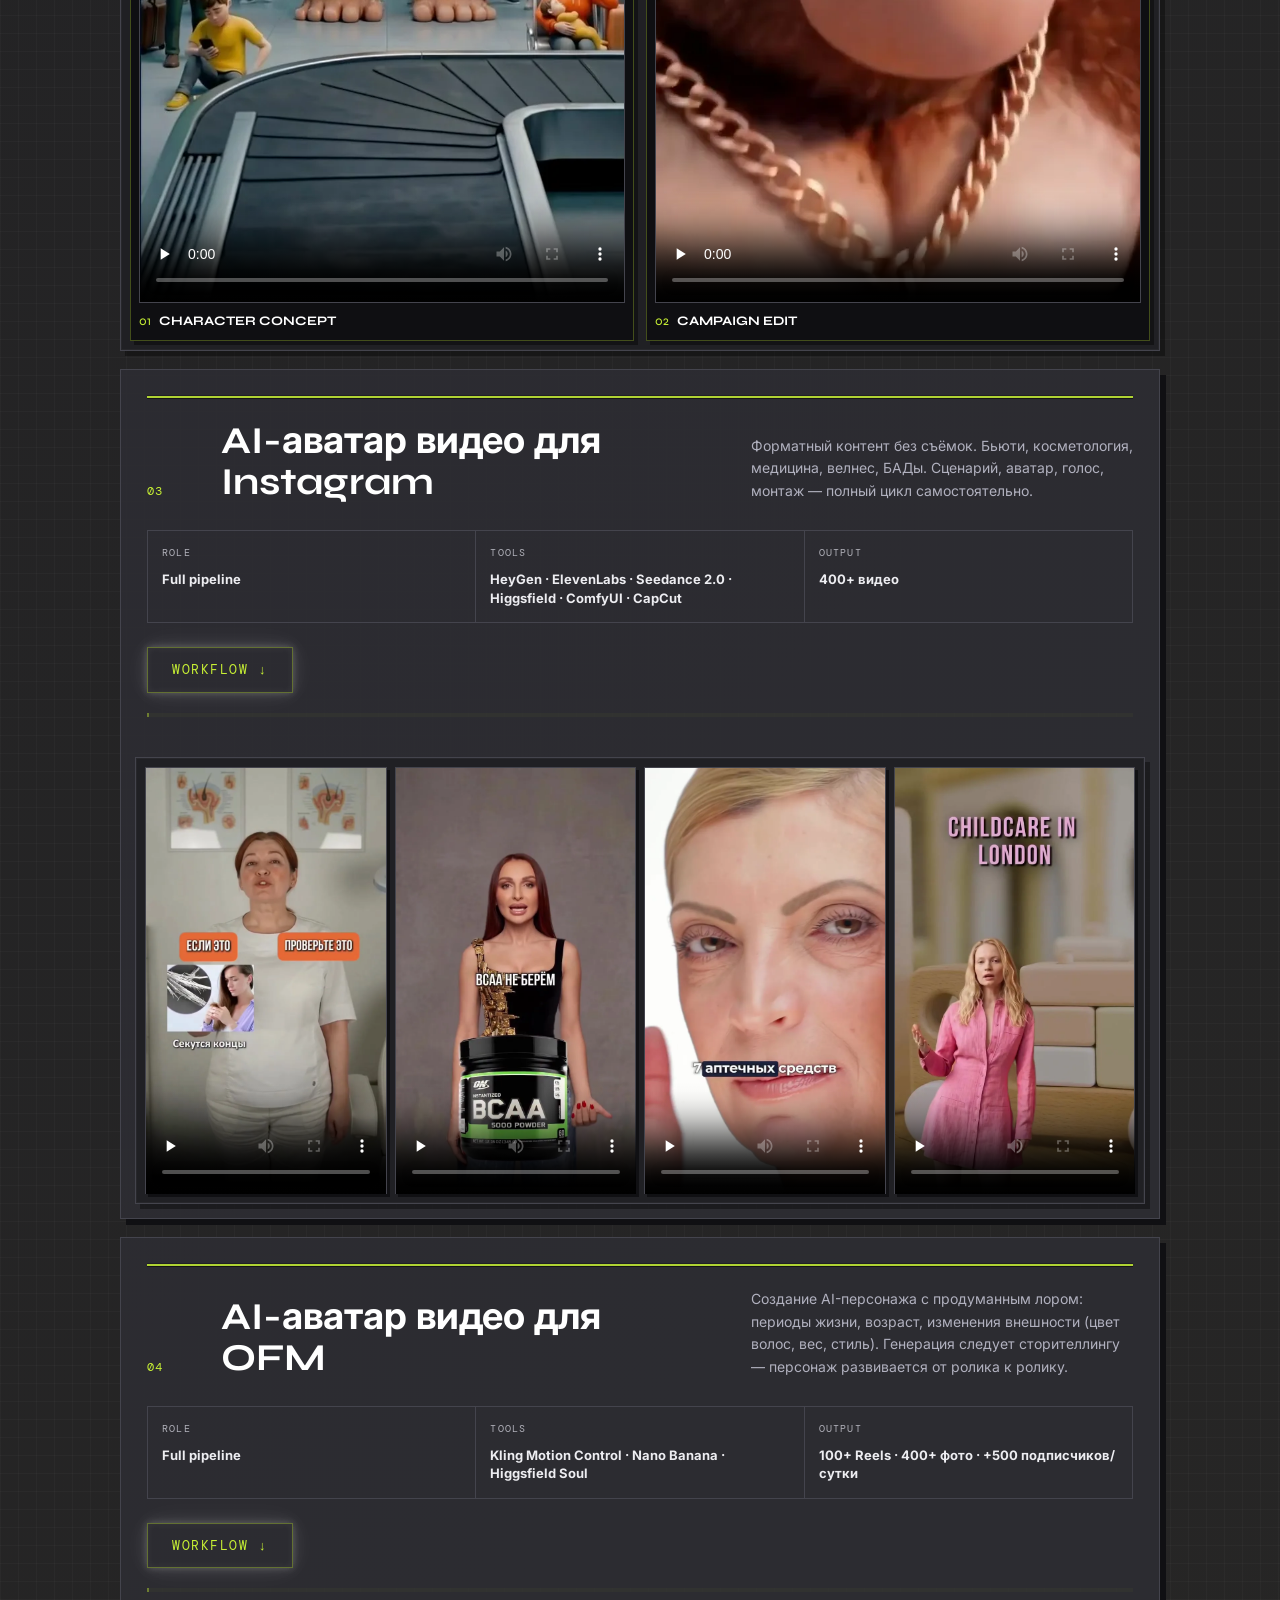
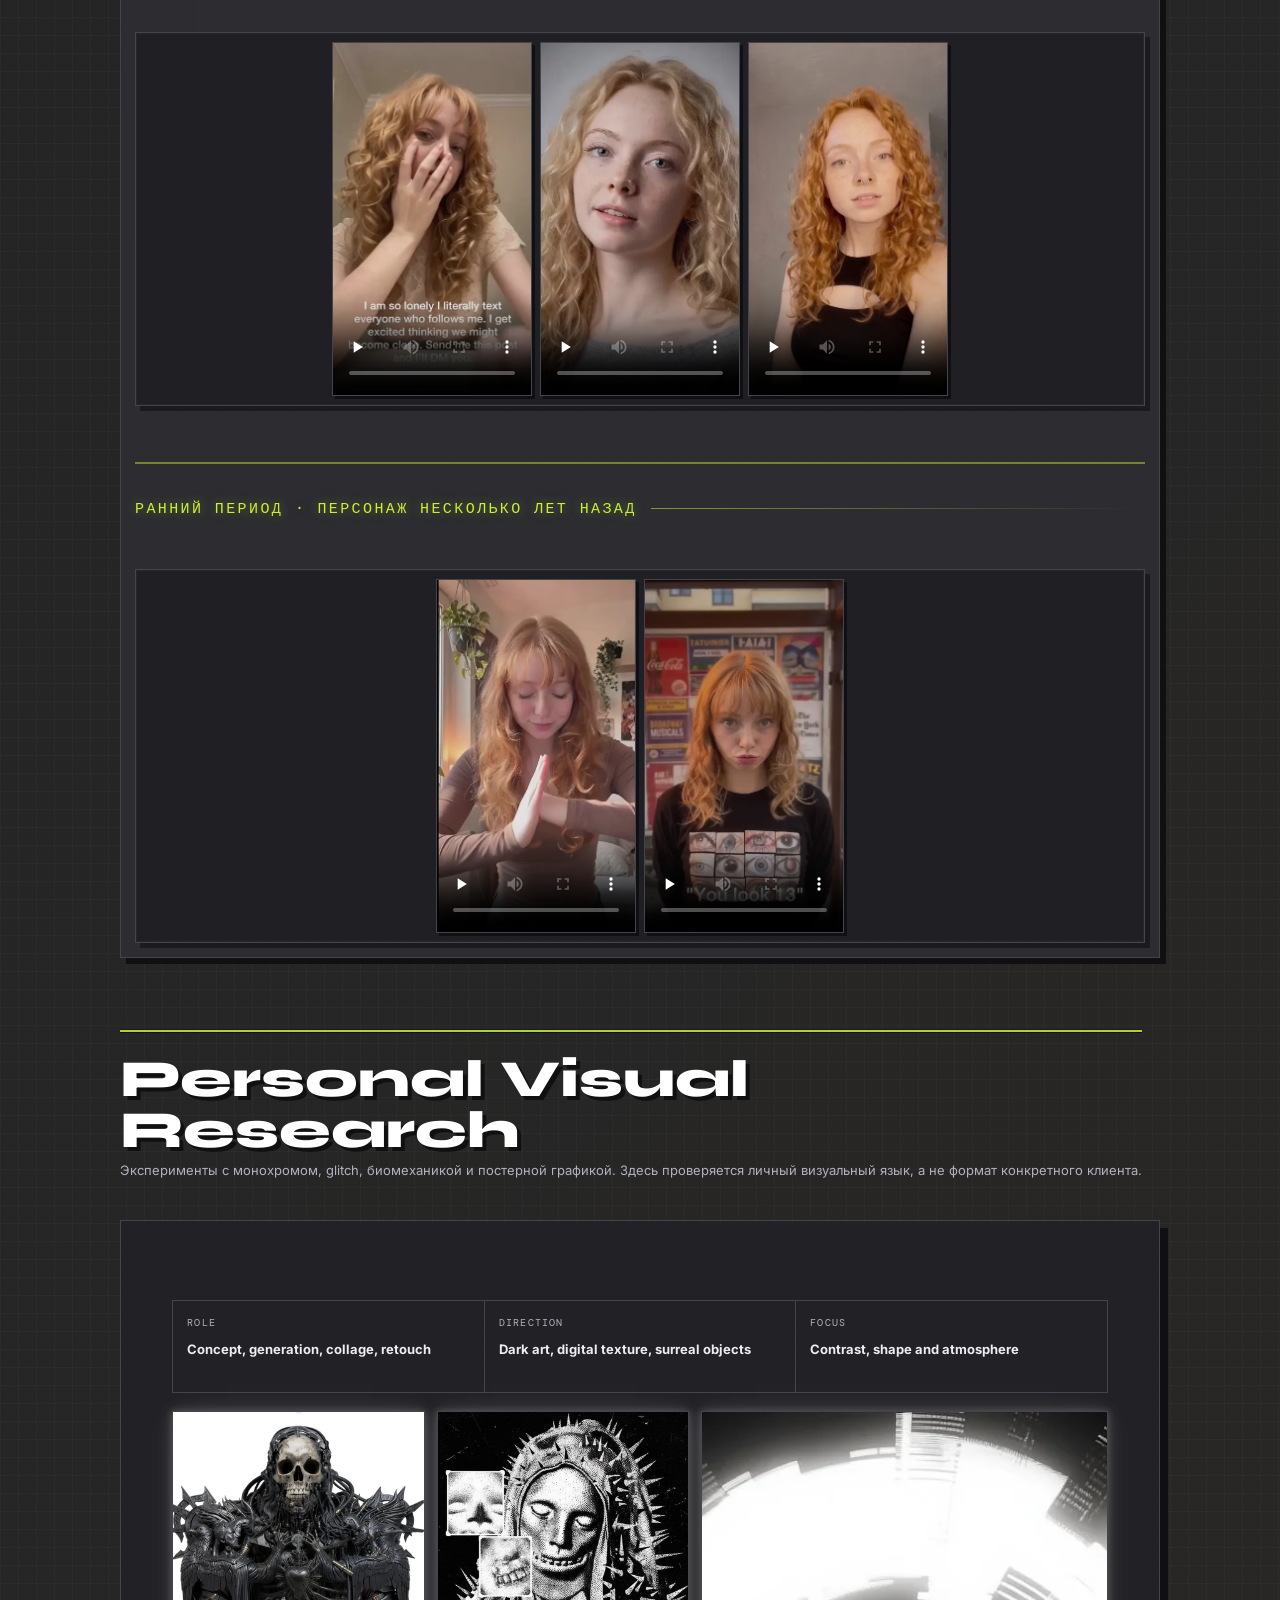
==== commit fa95cdfb: "remove workflow spoiler button and section, force 1-column layout for galleries on mobile for larger" ====
--- a/index.html
+++ b/index.html
@@ -854,36 +854,7 @@
           </div>
         </article>
 
-        <article class="production-panel workflow-panel">
-          <div class="production-copy">
-            <div class="workflow-spoiler" data-spoiler>
-              <div class="workflow-spoiler-body" data-spoiler-body>
-                <div class="section-kicker-line"></div>
-                <div class="production-panel-head" style="margin-bottom:16px">
-                  <span class="production-panel-number">04</span>
-                  <h3 style="font-size:clamp(20px,2.5vw,32px)">Как устроен production-процесс</h3>
-                  <p>Итерационная система: сначала keyframes и low-res демо, финальный рендер — только для выбранных. Экономия токенов, времени и бюджета.</p>
-                </div>
-                <p class="workflow-lead">Строю AI-production как систему итераций: сначала keyframes и low-res демо, финальный рендер — только для выбранных вариантов. Так экономятся токены, время и бюджет.</p>
-                <div class="workflow-detail-grid">
-                  <section class="workflow-detail-card">
-                    <h4>Алгоритм промптинга</h4>
-                    <p>Начинаю с задачи, аудитории, площадки и референсов. После первой генерации точечно уточняю: поза, эмоция, ракурс, свет, костюм, текстовые зоны и ограничения платформы.</p>
-                  </section>
-                  <section class="workflow-detail-card">
-                    <h4>AI-avatar видео</h4>
-                    <p>Пишу сценарий с хуком, структурой и CTA. В HeyGen собираю аватар, мимику и жесты; в ElevenLabs настраиваю голос, интонацию и паузы; затем монтирую и адаптирую под Reels / Shorts.</p>
-                  </section>
-                  <section class="workflow-detail-card">
-                    <h4>Финальная сборка</h4>
-                    <p>После отбора — апскейл, motion, монтаж, титры, цвет, обложка и версии под разные площадки.</p>
-                  </section>
-                </div>
-              </div>
-              <button class="workflow-spoiler-toggle pixel-button--lg" type="button" data-spoiler-toggle aria-expanded="false">Открыть подробный workflow</button>
-            </div>
-          </div>
-        </article>
+
 
       </div>
     </section>
--- a/styles.css
+++ b/styles.css
@@ -3344,8 +3344,10 @@
     grid-template-columns: repeat(2, minmax(0, 1fr));
   }
 
-  .creative-grid {
-    grid-template-columns: repeat(2, minmax(0, 1fr));
+  .creative-grid,
+  .ai-creative-gallery,
+  .step-gallery {
+    grid-template-columns: 1fr;
   }
 
   .creative-production-panel .production-media-stack {
@@ -3591,6 +3593,11 @@
     font-size: 26px;
     letter-spacing: -0.03em;
   }
+
+  .cta-poster-wrap {
+    display: flex;
+    justify-content: center;
+  }
 }
 
 /* Three-layer white glow for control surfaces */
